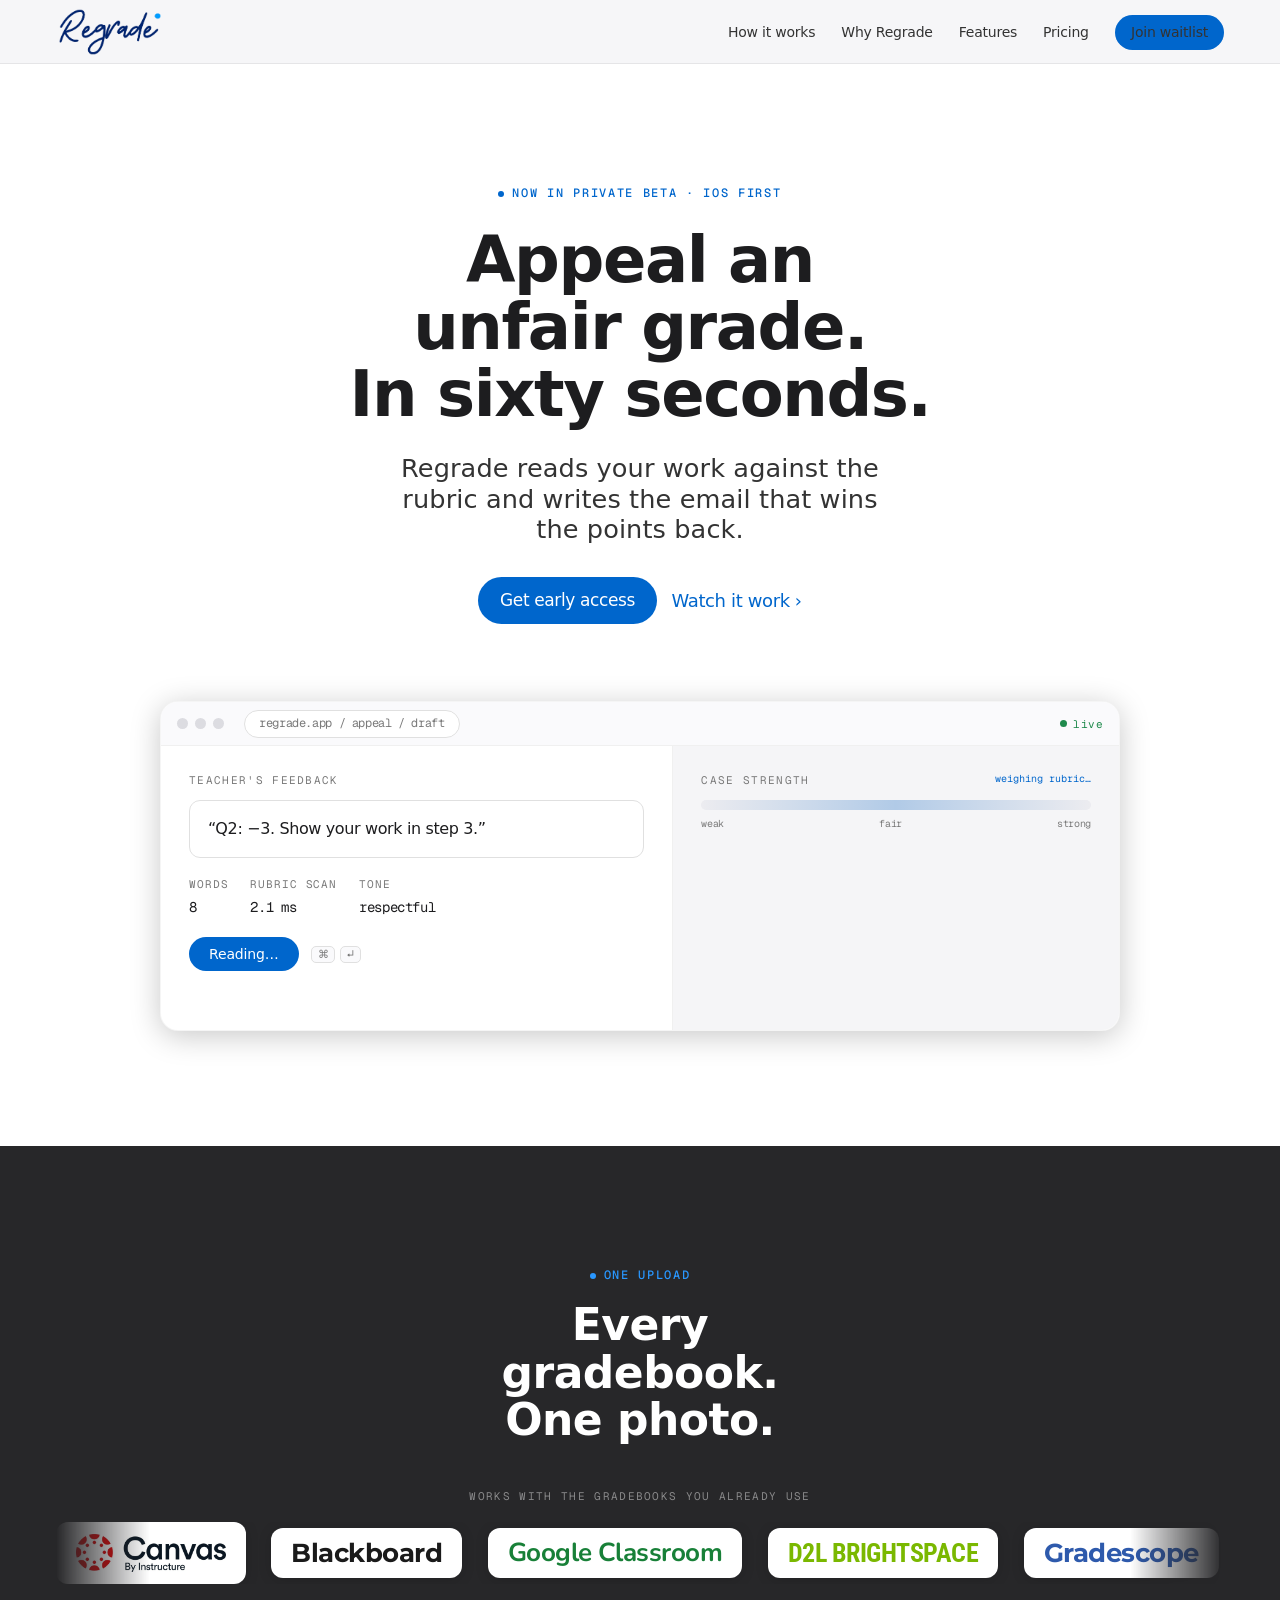
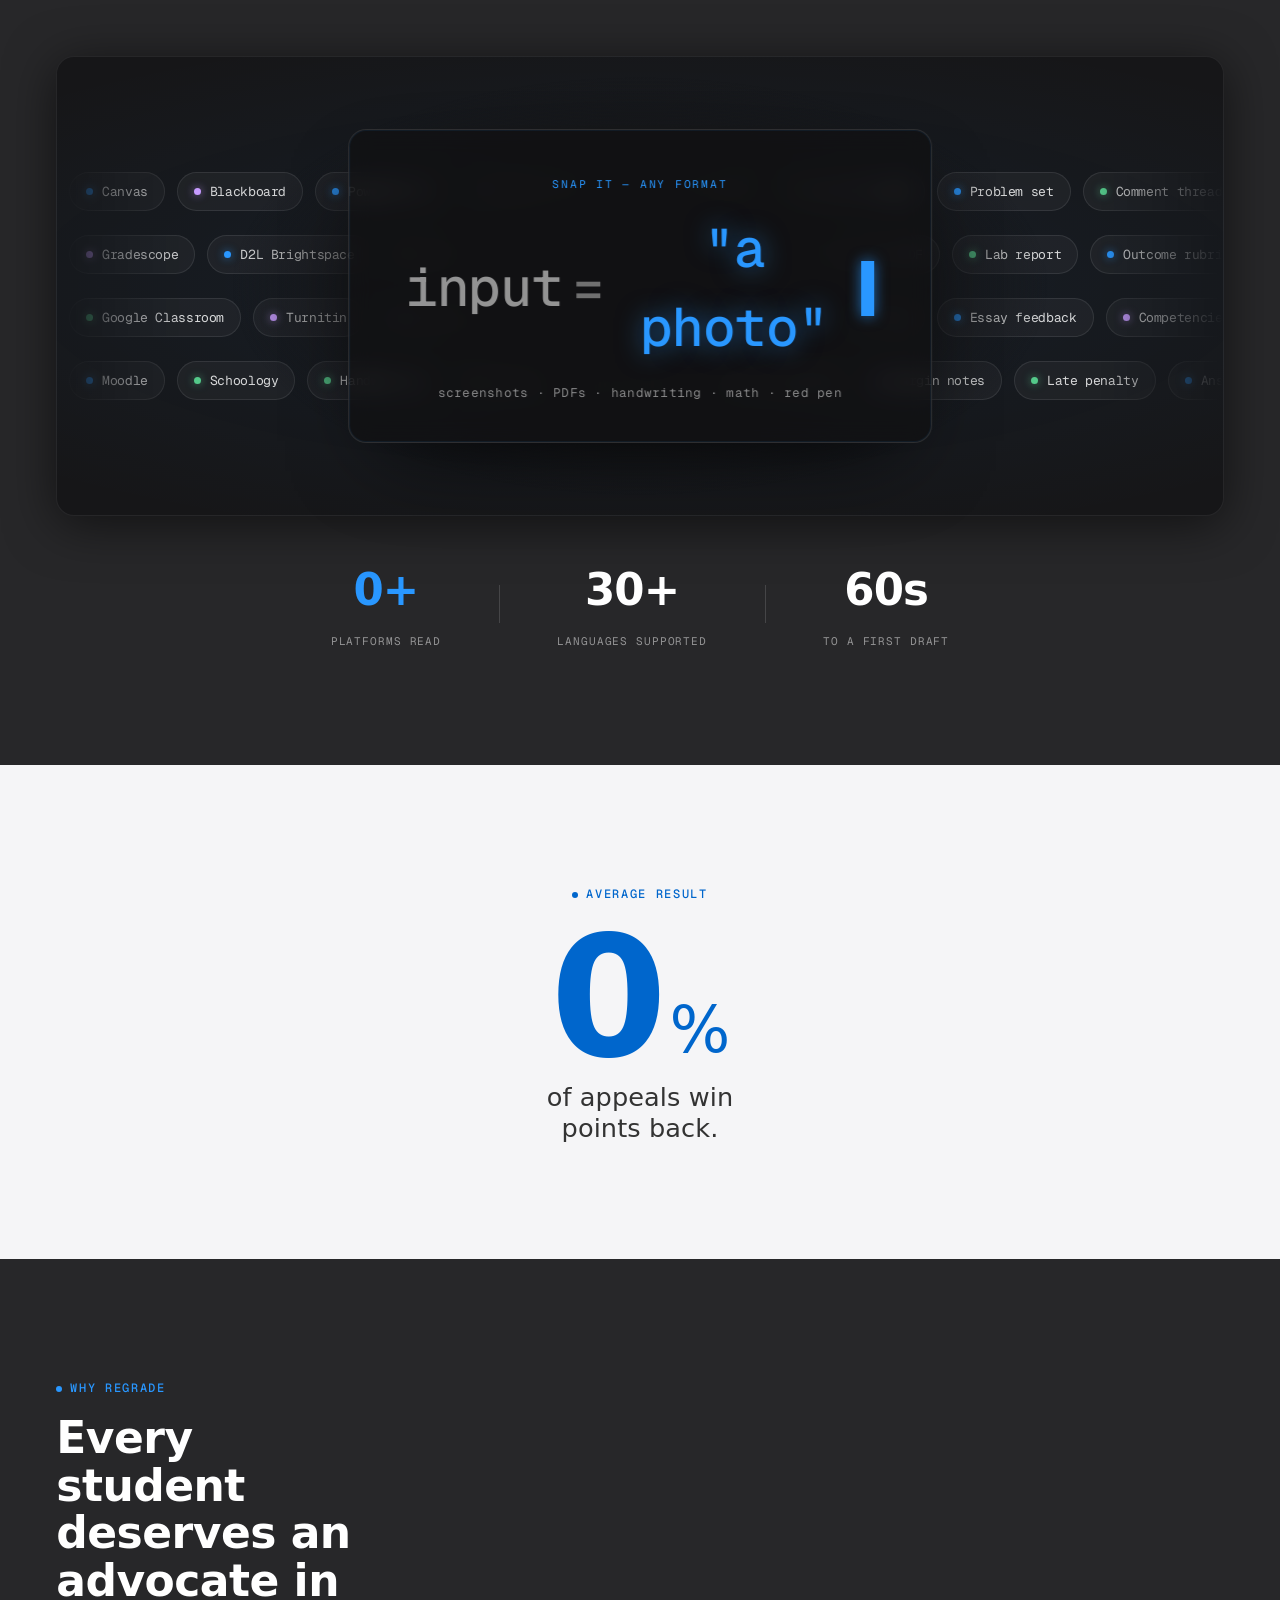
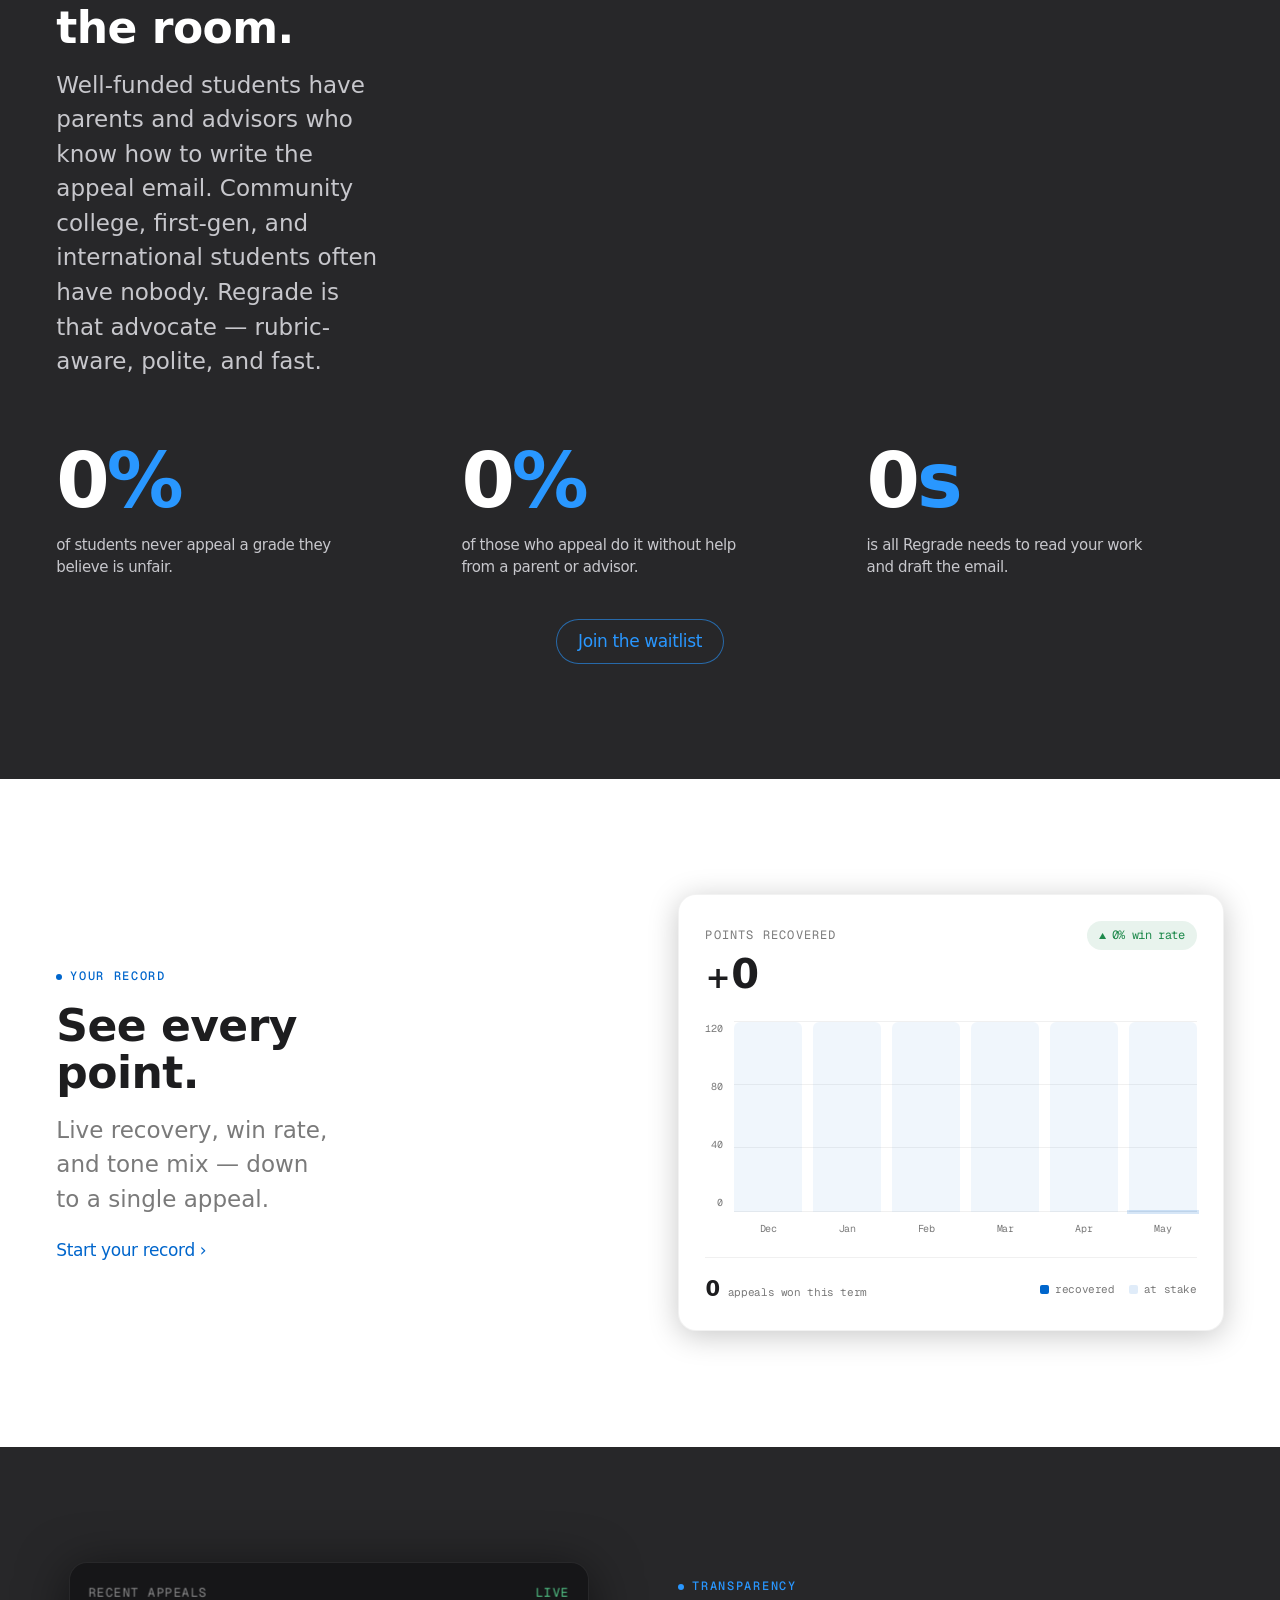
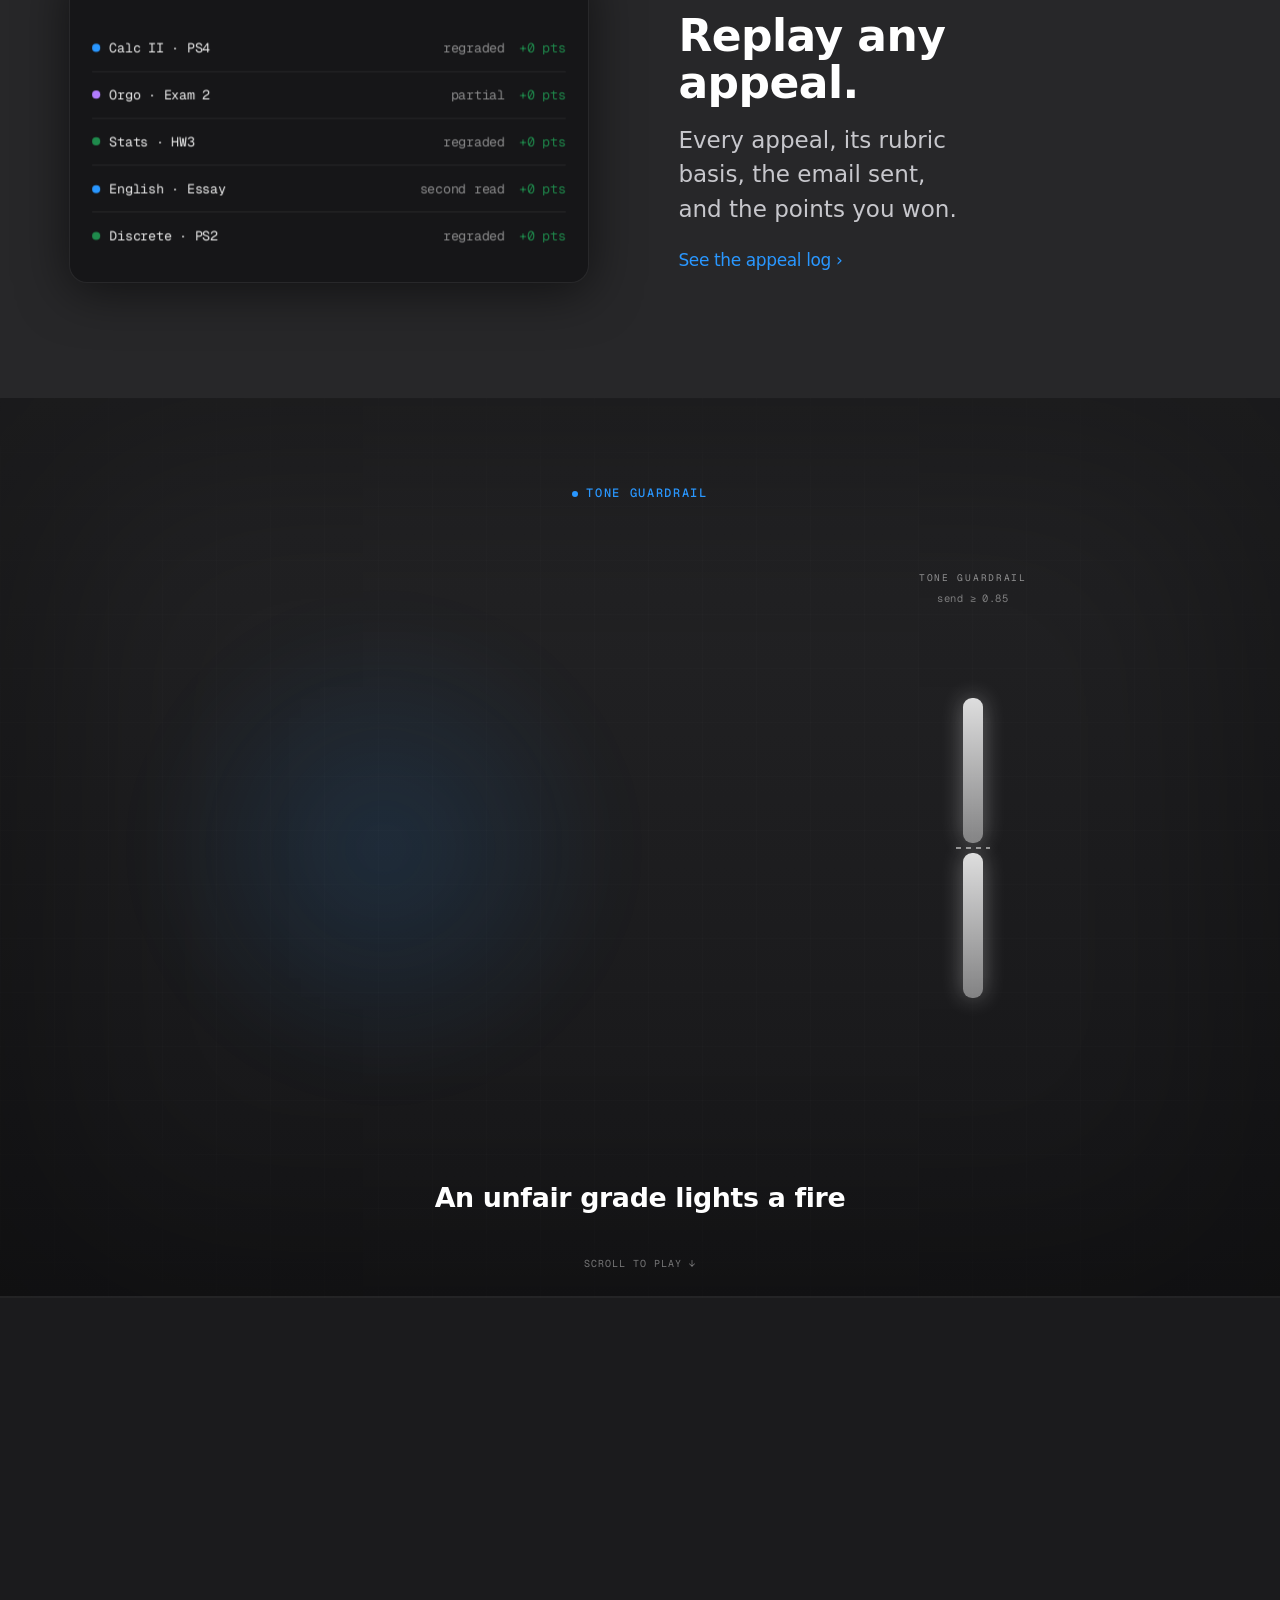
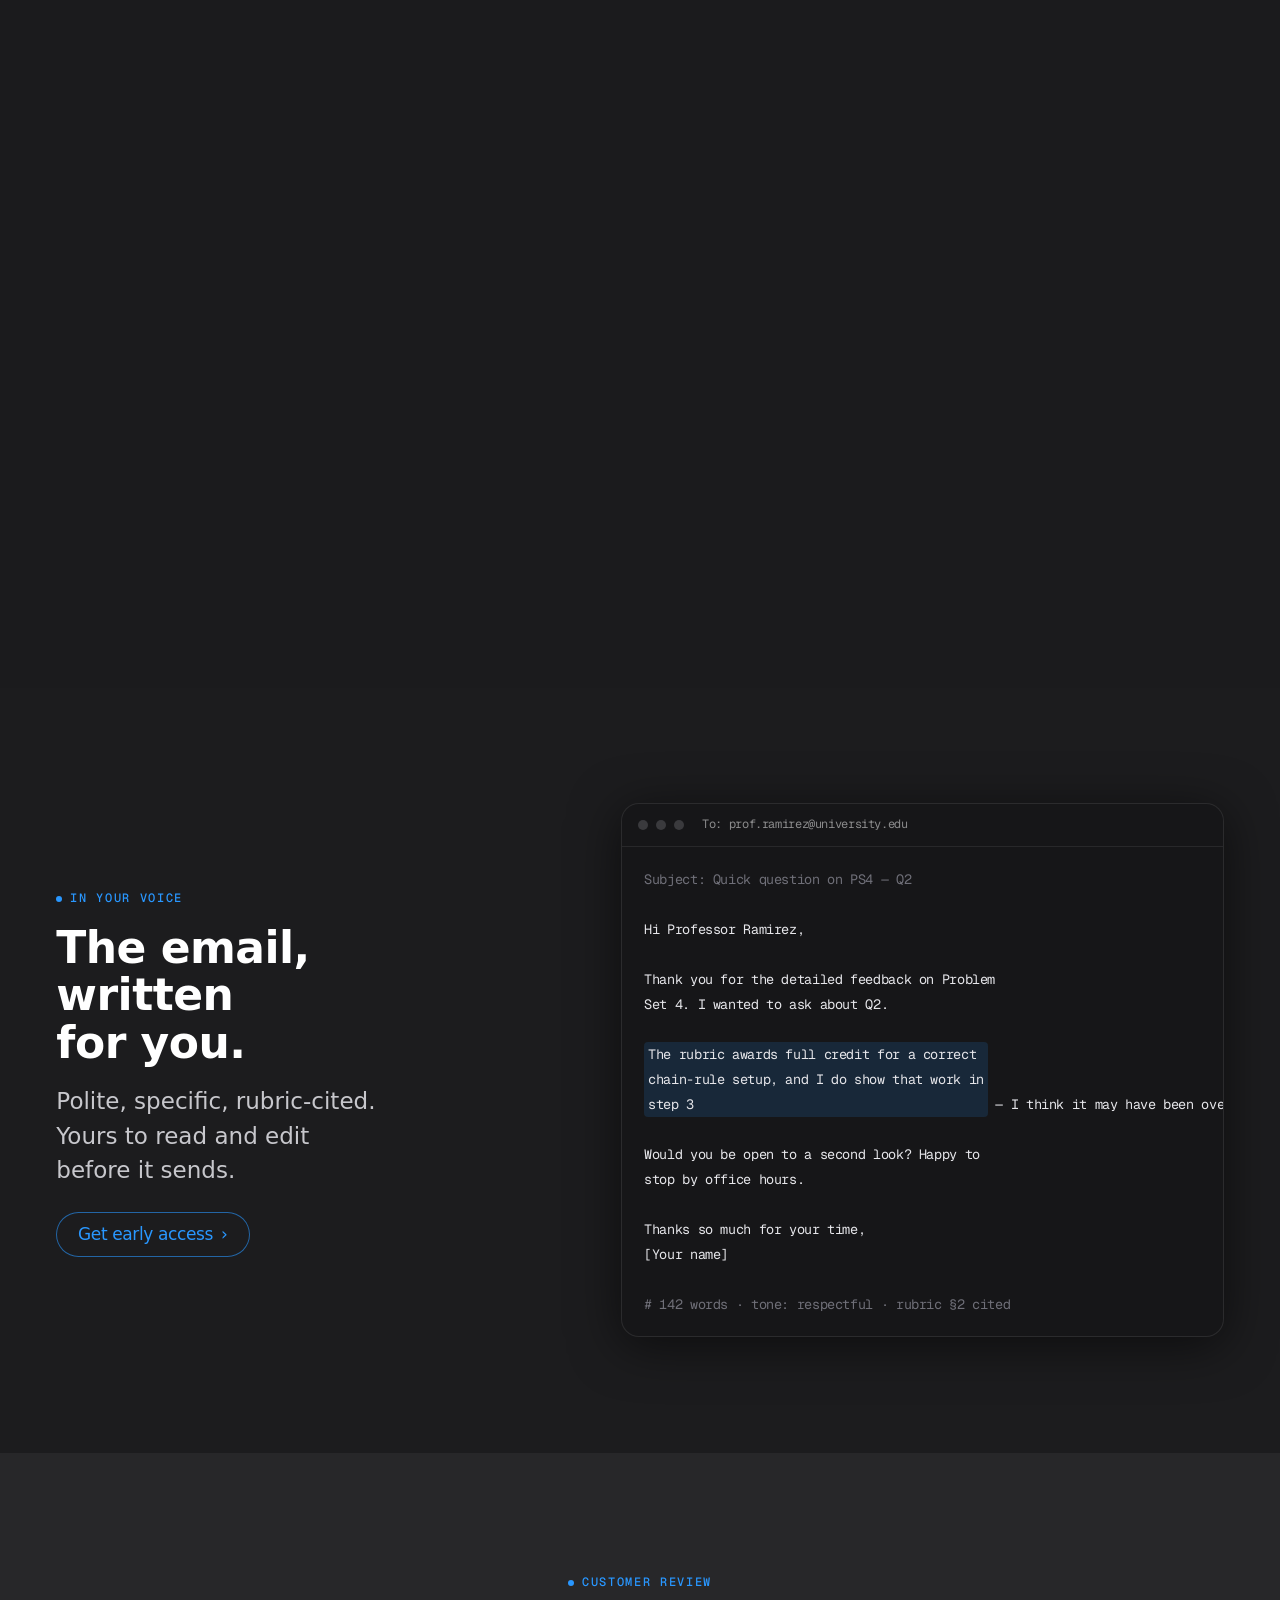
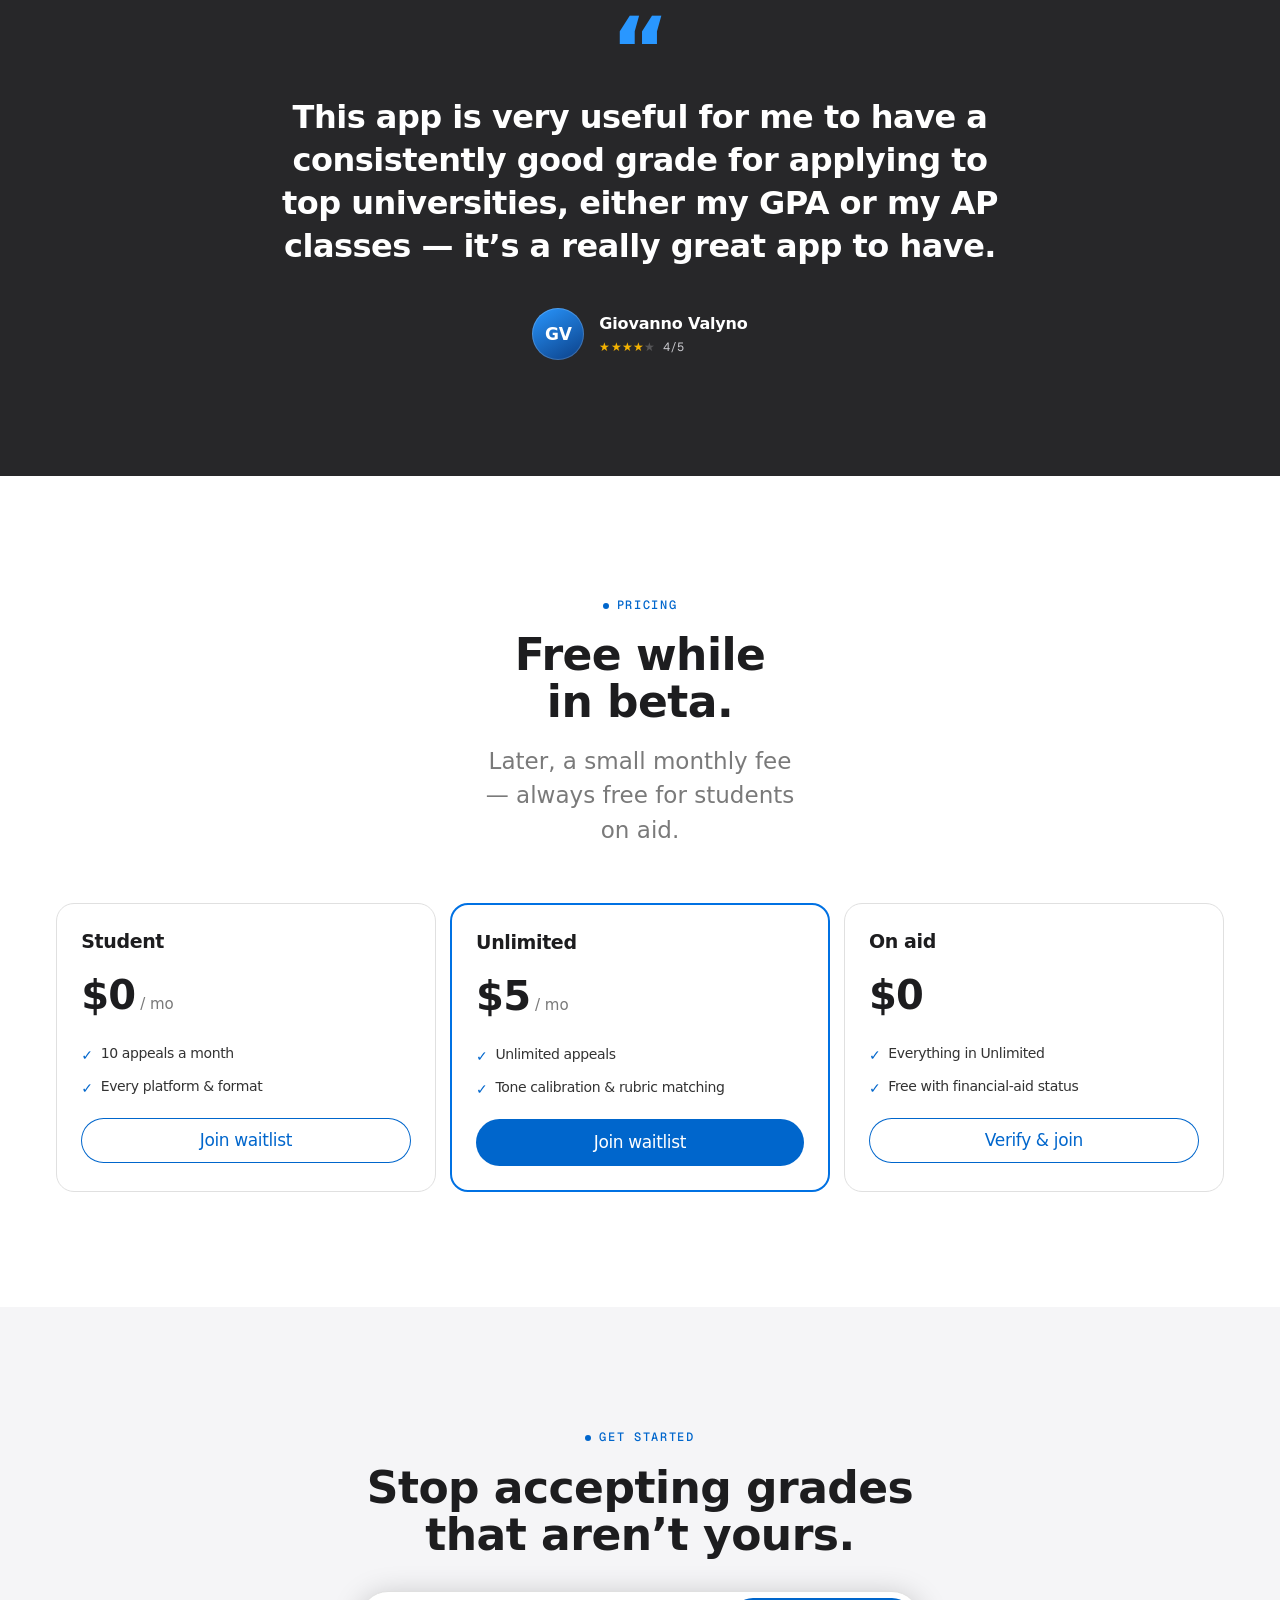
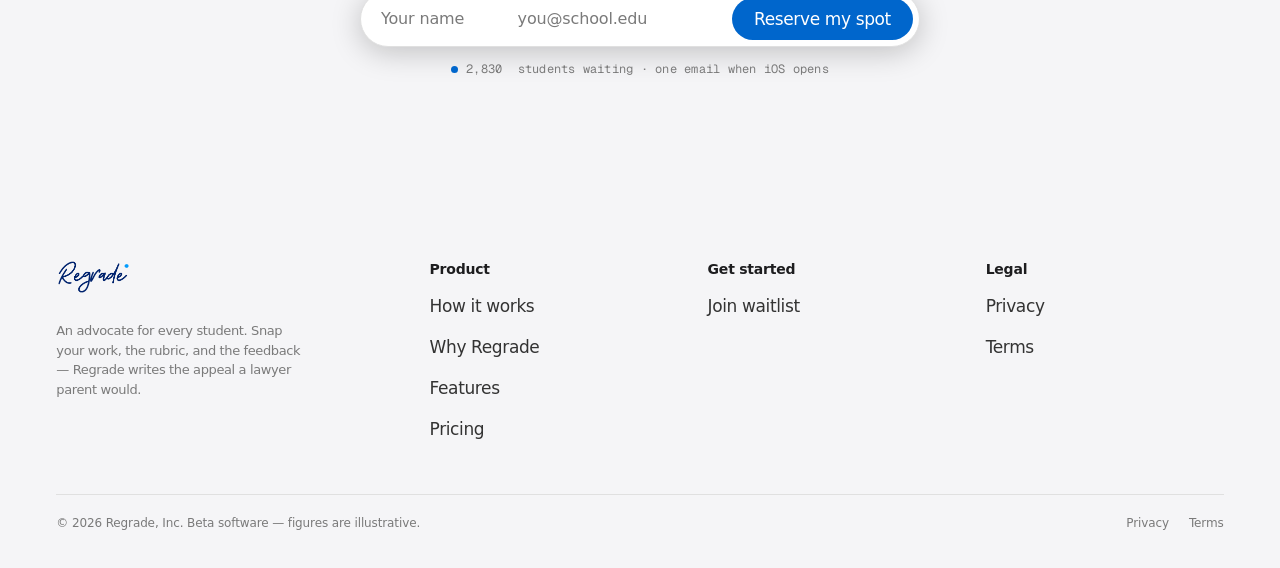
==== index.html @ 3f6e3f7f "Add visitor stats, platform marquee, and Supabase tracking. Deploy stats.html for unique visitor cou" ====
<!doctype html>
<html lang="en">
<head>
<meta charset="utf-8" />
<meta name="viewport" content="width=device-width, initial-scale=1" />
<title>Regrade — Appeal an unfair grade in sixty seconds.</title>
<meta name="description" content="Regrade reads your graded work against the rubric and drafts a professional grade appeal in sixty seconds." />
<link rel="icon" type="image/png" href="/favicon.png" />
<link rel="apple-touch-icon" href="/apple-touch-icon.png" />
<link rel="preconnect" href="https://fonts.googleapis.com" />
<link rel="preconnect" href="https://fonts.gstatic.com" crossorigin />
<link href="https://fonts.googleapis.com/css2?family=Inter:wght@300;400;500;600;700&family=Geist+Mono:wght@400;500&family=Montserrat:wght@600;700;800&family=Nunito:wght@700;800&family=Roboto+Condensed:wght@700&display=swap" rel="stylesheet" />
<link rel="stylesheet" href="regrade.css?v=3" />
</head>
<body>
<a class="skip" href="#main">Skip to main content</a>

<!-- ============ NAV (single, frosted) ============ -->
<header class="subnav" id="nav">
  <div class="subnav-inner">
    <a class="cat" href="#top" aria-label="Regrade home">
      <img src="/logo-wordmark.png" alt="Regrade" class="nav-logo" width="160" height="44" />
    </a>
    <div class="links">
      <a href="#how">How it works</a>
      <a href="#why">Why Regrade</a>
      <a href="#features">Features</a>
      <a href="#pricing">Pricing</a>
      <a class="btn btn-primary keep" href="#cta">Join waitlist</a>
    </div>
  </div>
</header>

<main id="main">

<!-- ============ HERO ============ -->
<section class="tile light hero" id="top">
  <div class="container">
    <span class="eyebrow reveal"><span class="dot"></span>now in private beta · iOS first</span>
    <h1 class="t-hero reveal" style="transition-delay:.06s">Appeal an unfair grade.<br />In sixty&nbsp;seconds.</h1>
    <p class="t-lead reveal" style="transition-delay:.12s">Regrade reads your work against the rubric and writes the email that wins the points back.</p>
    <div class="hero-ctas reveal" style="transition-delay:.18s">
      <a class="btn btn-primary" href="#cta">Get early access</a>
      <a class="text-link" href="#features" style="font-size:18px">Watch it work <span class="chev" aria-hidden="true">›</span></a>
    </div>

    <div class="artifact-wrap reveal" style="transition-delay:.26s">
      <div class="console" id="console">
        <div class="console-bar">
          <span class="dots"><i></i><i></i><i></i></span>
          <span class="addr">regrade.app / appeal / draft</span>
          <span class="live">live</span>
        </div>
        <div class="console-body">
          <div class="console-left">
            <div class="con-label">Teacher's feedback</div>
            <div class="con-prompt">“<span id="typed"></span><span class="cursor" id="caret"></span>”</div>
            <div class="con-meta">
              <div>
                <div class="k">Words</div>
                <div class="v" id="tokCount">0</div>
              </div>
              <div>
                <div class="k">Rubric scan</div>
                <div class="v">2.1 ms</div>
              </div>
              <div>
                <div class="k">Tone</div>
                <div class="v">respectful</div>
              </div>
            </div>
            <div class="route-row">
              <button class="route-btn" id="routeBtn" type="button"><span class="rb-label">Draft appeal</span></button>
              <span class="route-hint"><span class="kbd">⌘</span><span class="kbd">↵</span></span>
            </div>
          </div>
          <div class="console-right idle" id="consoleRight">
            <div class="con-label">Case strength <span class="tier-status" id="tierStatus">awaiting feedback</span></div>
            <div class="tier-bar">
              <i class="cheap" id="segCheap" style="flex:0"></i>
              <i class="mid" id="segMid" style="flex:0"></i>
              <i class="prem" id="segPrem" style="flex:0"></i>
            </div>
            <div class="tier-legend" id="tierLegend"><span>weak</span><span>fair</span><span>strong</span></div>

            <div class="pick">
              <div class="routed">Recommended outcome</div>
              <div class="model" id="pickModel">—</div>
              <div class="row">
                <span id="pickCost">—</span>
                <span id="pickLat">—</span>
                <span class="delta" id="pickDelta">—</span>
              </div>
            </div>

            <div class="con-foot">
              <span class="ok" id="conFootOk">awaiting draft</span>
              <span id="conFootReq">—</span>
            </div>
          </div>
        </div>
        <div class="demo-cursor" id="demoCursor" aria-hidden="true">
          <svg viewBox="0 0 24 24" fill="none"><path d="M5 3l14 7-6 1.5L9.5 18 5 3z" fill="#1d1d1f" stroke="#fff" stroke-width="1.4" stroke-linejoin="round"/></svg>
        </div>
      </div>
    </div>
  </div>
</section>

<!-- ============ ONE UPLOAD — kinetic platform wall (dark) ============ -->
<section class="tile dark on-dark" id="how">
  <div class="container">
    <div class="section-head center reveal">
      <span class="eyebrow"><span class="dot"></span>one upload</span>
      <h2 class="t-display">Every gradebook. One photo.</h2>
    </div>

    <div class="logo-marquee reveal" style="transition-delay:.06s">
      <p class="logo-marquee-label">Works with the gradebooks you already use</p>
      <div class="logo-marquee-viewport">
        <div class="logo-marquee-track">
          <div class="logo-marquee-set">
            <span class="logo-marquee-item logo-img"><img src="/assets/logos/canvas.png" alt="Canvas by Instructure" width="160" height="40" /></span>
            <span class="logo-marquee-item logo-word lw-blackboard">Blackboard</span>
            <span class="logo-marquee-item logo-word lw-classroom">Google Classroom</span>
            <span class="logo-marquee-item logo-word lw-d2l">D2L Brightspace</span>
            <span class="logo-marquee-item logo-word lw-gradescope">Gradescope</span>
            <span class="logo-marquee-item logo-img"><img src="/assets/logos/impact.png" alt="Impact by Instructure" width="160" height="40" /></span>
            <span class="logo-marquee-item logo-word lw-moodle">Moodle</span>
            <span class="logo-marquee-item logo-img"><img src="/assets/logos/instructure.png" alt="Instructure" width="160" height="40" /></span>
            <span class="logo-marquee-item logo-word lw-schoology">Schoology</span>
            <span class="logo-marquee-item logo-img"><img src="/assets/logos/mastery.png" alt="Mastery by Instructure" width="160" height="40" /></span>
            <span class="logo-marquee-item logo-word lw-turnitin">Turnitin</span>
            <span class="logo-marquee-item logo-word lw-powerschool">PowerSchool</span>
            <span class="logo-marquee-item logo-word lw-sakai">Sakai</span>
          </div>
          <div class="logo-marquee-set" aria-hidden="true">
            <span class="logo-marquee-item logo-img"><img src="/assets/logos/canvas.png" alt="" width="160" height="40" /></span>
            <span class="logo-marquee-item logo-word lw-blackboard">Blackboard</span>
            <span class="logo-marquee-item logo-word lw-classroom">Google Classroom</span>
            <span class="logo-marquee-item logo-word lw-d2l">D2L Brightspace</span>
            <span class="logo-marquee-item logo-word lw-gradescope">Gradescope</span>
            <span class="logo-marquee-item logo-img"><img src="/assets/logos/impact.png" alt="" width="160" height="40" /></span>
            <span class="logo-marquee-item logo-word lw-moodle">Moodle</span>
            <span class="logo-marquee-item logo-img"><img src="/assets/logos/instructure.png" alt="" width="160" height="40" /></span>
            <span class="logo-marquee-item logo-word lw-schoology">Schoology</span>
            <span class="logo-marquee-item logo-img"><img src="/assets/logos/mastery.png" alt="" width="160" height="40" /></span>
            <span class="logo-marquee-item logo-word lw-turnitin">Turnitin</span>
            <span class="logo-marquee-item logo-word lw-powerschool">PowerSchool</span>
            <span class="logo-marquee-item logo-word lw-sakai">Sakai</span>
          </div>
        </div>
      </div>
    </div>

    <div class="endpoint reveal" style="transition-delay:.1s">
      <div class="mwall" aria-hidden="true">
        <div class="mwall-lanes" id="mwallLanes"></div>
        <div class="mwall-well"></div>
      </div>

      <div class="oneline">
        <span class="ol-kicker">snap it — any format</span>
        <div class="ol-code"><span class="k">input</span><span class="eq">=</span><span class="str">"a photo"</span><span class="ol-caret"></span></div>
        <div class="ol-sub">screenshots · PDFs · handwriting · math · red pen</div>
      </div>
    </div>

    <div class="endpoint-stats reveal" style="transition-delay:.2s" aria-hidden="true">
      <div><span class="es-num accent" data-target="12" data-suffix="+">0</span><span class="es-lbl">platforms read</span></div>
      <div class="es-div"></div>
      <div><span class="es-num">30+</span><span class="es-lbl">languages supported</span></div>
      <div class="es-div"></div>
      <div><span class="es-num">60s</span><span class="es-lbl">to a first draft</span></div>
    </div>
  </div>
</section>

<!-- ============ RESULT (parchment) ============ -->
<section class="tile parchment" id="savings">
  <div class="container" style="text-align:center">
    <span class="eyebrow reveal"><span class="dot"></span>average result</span>
    <div class="bignum reveal" id="savBig" style="margin:18px auto 0"><span class="num" id="savNum" data-target="73">0</span><span class="unit">%</span></div>
    <p class="t-lead reveal" style="margin:8px auto 0;color:var(--ink-80);max-width:18ch">of appeals win points back.</p>
  </div>
</section>

<!-- ============ WHY REGRADE ============ -->
<section class="tile dark on-dark" id="why">
  <div class="container">
    <div class="section-head reveal">
      <span class="eyebrow on-dark-eyebrow"><span class="dot"></span>Why Regrade</span>
      <h2 class="t-display on-dark">Every student deserves an advocate in the room.</h2>
      <p class="t-lead-airy muted" style="max-width:42rem;margin-top:1rem">
        Well-funded students have parents and advisors who know how to write the appeal email.
        Community college, first-gen, and international students often have nobody. Regrade is that advocate — rubric-aware, polite, and fast.
      </p>
    </div>
    <div class="why-stats reveal" style="transition-delay:.12s">
      <div class="why-stat">
        <div class="why-stat-num"><span class="why-num" data-target="73">0</span><span class="why-suf">%</span></div>
        <p class="why-stat-cap">of students never appeal a grade they believe is unfair.</p>
      </div>
      <div class="why-stat">
        <div class="why-stat-num"><span class="why-num" data-target="9">0</span><span class="why-suf">%</span></div>
        <p class="why-stat-cap">of those who appeal do it without help from a parent or advisor.</p>
      </div>
      <div class="why-stat">
        <div class="why-stat-num"><span class="why-num" data-target="60">0</span><span class="why-suf">s</span></div>
        <p class="why-stat-cap">is all Regrade needs to read your work and draft the email.</p>
      </div>
    </div>
    <div class="reveal" style="margin-top:2.5rem;text-align:center">
      <a class="btn btn-ghost" href="#cta">Join the waitlist</a>
    </div>
  </div>
</section>

<!-- ============ FEATURE 1 — recovery dashboard (light) ============ -->
<section class="tile light" id="features">
  <div class="container">
    <div class="split reveal">
      <div class="copy">
        <span class="eyebrow"><span class="dot"></span>your record</span>
        <h2 class="t-display">See every point.</h2>
        <p class="t-lead-airy muted">Live recovery, win rate, and tone mix — down to a single appeal.</p>
        <a class="text-link" href="#cta">Start your record <span class="chev" aria-hidden="true">›</span></a>
      </div>
      <div class="visual">
        <div class="vcard cost-card" id="costCard">
          <div class="vc-head cost-head">
            <div>
              <span class="vc-title">Points recovered</span>
              <div class="cost-total"><span class="ct-cur">+</span><span id="costTotal">0</span></div>
            </div>
            <span class="cost-badge">▲ <span id="costBadge">0</span>% win rate</span>
          </div>

          <div class="chart2">
            <div class="chart2-y"><span>120</span><span>80</span><span>40</span><span>0</span></div>
            <div class="chart2-main">
              <div class="chart2-plot" id="costPlot">
                <span class="gridline" style="top:0"></span>
                <span class="gridline" style="top:33.3%"></span>
                <span class="gridline" style="top:66.6%"></span>
                <span class="gridline" style="top:100%"></span>
                <div class="c2col"><span class="c2base"></span><span class="c2spend" style="--h:18%"></span><span class="c2val">22</span></div>
                <div class="c2col"><span class="c2base"></span><span class="c2spend" style="--h:33%"></span><span class="c2val">41</span></div>
                <div class="c2col"><span class="c2base"></span><span class="c2spend" style="--h:46%"></span><span class="c2val">58</span></div>
                <div class="c2col"><span class="c2base"></span><span class="c2spend" style="--h:56%"></span><span class="c2val">70</span></div>
                <div class="c2col"><span class="c2base"></span><span class="c2spend" style="--h:77%"></span><span class="c2val">96</span></div>
                <div class="c2col current"><span class="c2base"></span><span class="c2spend" style="--h:92%"></span><span class="c2val accent">125</span></div>
              </div>
              <div class="chart2-x"><span>Dec</span><span>Jan</span><span>Feb</span><span>Mar</span><span>Apr</span><span>May</span></div>
            </div>
          </div>

          <div class="cost-foot">
            <div class="cost-saved"><span class="cf-num"><span id="costSaved">0</span></span><span class="cf-lbl">appeals won this term</span></div>
            <div class="chart-key">
              <span class="k-spend"><i></i>recovered</span>
              <span class="k-base"><i></i>at stake</span>
            </div>
          </div>
        </div>
      </div>
    </div>
  </div>
</section>

<!-- ============ FEATURE 2 — appeal ledger (dark) ============ -->
<section class="tile dark on-dark">
  <div class="container">
    <div class="split rev reveal">
      <div class="copy">
        <span class="eyebrow"><span class="dot"></span>transparency</span>
        <h2 class="t-display">Replay any appeal.</h2>
        <p class="t-lead-airy muted">Every appeal, its rubric basis, the email sent, and the points you won.</p>
        <a class="text-link" href="#cta">See the appeal log <span class="chev" aria-hidden="true">›</span></a>
      </div>
      <div class="visual">
        <div class="tilt-wrap">
        <div class="vcard dark tilt" id="routeCard">
          <div class="tilt-glare" aria-hidden="true"></div>
          <div class="vc-head"><span class="vc-title">Recent appeals</span><span class="vc-title" style="color:#54c98a">live</span></div>
          <div class="ledger">
            <div class="lrow"><span class="task"><span class="tdot mid"></span>Calc II · PS4</span><span class="model">regraded</span><span class="delta">+<span class="dv" data-val="8">0</span> pts</span></div>
            <div class="lrow"><span class="task"><span class="tdot prem"></span>Orgo · Exam 2</span><span class="model">partial</span><span class="delta">+<span class="dv" data-val="5">0</span> pts</span></div>
            <div class="lrow"><span class="task"><span class="tdot cheap"></span>Stats · HW3</span><span class="model">regraded</span><span class="delta">+<span class="dv" data-val="6">0</span> pts</span></div>
            <div class="lrow"><span class="task"><span class="tdot mid"></span>English · Essay</span><span class="model">second read</span><span class="delta">+<span class="dv" data-val="4">0</span> pts</span></div>
            <div class="lrow"><span class="task"><span class="tdot cheap"></span>Discrete · PS2</span><span class="model">regraded</span><span class="delta">+<span class="dv" data-val="12">0</span> pts</span></div>
          </div>
        </div>
        </div>
      </div>
    </div>
  </div>
</section>

<!-- ============ FEATURE 3 — tone guardrail (full-bleed scroll scene) ============ -->
<section class="gr-scroll" id="grScroll">
  <div class="gr-pin on-dark">
    <div class="gr-bg"></div>
    <div class="gr-grid"></div>
    <div class="gr-glow" id="grGlow"></div>
    <div class="gr-vignette"></div>

    <div class="gr-head">
      <span class="eyebrow on-dark-eyebrow"><span class="dot"></span>tone guardrail</span>
    </div>

    <!-- PROMPT — origin at the left edge -->
    <div class="gr-prompt" id="grPrompt">
      <div class="gr-prompt-head"><span class="gr-mono">YOUR FIRST INSTINCT</span><span class="gr-mono dim">38 words</span></div>
      <p class="gr-prompt-text">“This grade is completely unfair and I demand you regrade it. I clearly answered the question and you took points for no reason.”</p>
      <div class="gr-prompt-tags"><span class="gr-tag">draft</span><span class="gr-tag">emotional</span><span class="gr-tag warn">high-stakes</span></div>
    </div>

    <!-- SMALL MODEL carrier -->
    <div class="gr-carrier sm" id="grSm">
      <span class="gr-mono gr-carrier-cap">first draft</span>
      <div class="gr-chip cheap">
        <span class="gr-chip-node"><i></i><i></i></span>
        <span class="gr-chip-text"><span class="gr-chip-name">angry-draft</span><span class="gr-mono gr-chip-tier">RAW · too hot to send</span></span>
      </div>
      <span class="gr-answer">unsent</span>
    </div>

    <!-- BIG MODEL carrier -->
    <div class="gr-carrier lg" id="grLg">
      <span class="gr-mono gr-carrier-cap">recalibrated</span>
      <div class="gr-chip prem">
        <span class="gr-chip-node big"><i></i><i></i><i></i><i></i></span>
        <span class="gr-chip-text"><span class="gr-chip-name">calibrated-v3</span><span class="gr-mono gr-chip-tier">READY · respectful &amp; rubric-cited</span></span>
      </div>
      <span class="gr-answer">ready to send</span>
    </div>

    <!-- GUARDRAIL — full-height barrier near the right edge -->
    <div class="gr-gate" id="grGate">
      <div class="gr-gate-plate">
        <span class="gr-mono gr-gate-title">TONE GUARDRAIL</span>
        <span class="gr-mono gr-gate-thresh">send&nbsp;≥&nbsp;0.85</span>
        <span class="gr-gate-score">
          <span class="gr-gate-fail">0.62</span>
          <span class="gr-gate-pass">0.94</span>
        </span>
      </div>
      <span class="gr-beam top"></span>
      <span class="gr-beam bot"></span>
      <span class="gr-seam"></span>
    </div>

    <div class="gr-cap" id="grCap"><span class="gr-cap-text"></span></div>

    <div class="gr-rail" aria-hidden="true"><span class="gr-rail-fill" id="grRailFill"></span></div>
    <span class="gr-scrollhint" id="grHint">scroll to play <span class="gr-chev">↓</span></span>
  </div>
</section>

<!-- ============ THE EMAIL, WRITTEN FOR YOU (darker) ============ -->
<section class="tile darker on-dark" id="email">
  <div class="container">
    <div class="code-grid">
      <div class="section-head reveal">
        <span class="eyebrow"><span class="dot"></span>in your voice</span>
        <h2 class="t-display">The email, written for you.</h2>
        <p class="t-lead-airy muted">Polite, specific, rubric-cited. Yours to read and edit before it sends.</p>
        <a class="btn btn-ghost" href="#cta" style="margin-top:24px">Get early access <span aria-hidden="true">›</span></a>
      </div>
      <div class="code-card reveal" style="transition-delay:.1s">
        <div class="code-head"><i></i><i></i><i></i><span class="f">To: prof.ramirez@university.edu</span></div>
        <pre class="code-body"><span class="cmt">Subject: Quick question on PS4 — Q2</span>

Hi Professor Ramirez,

Thank you for the detailed feedback on Problem
Set 4. I wanted to ask about Q2.

<span class="hl">The rubric awards full credit for a correct
chain-rule setup, and I do show that work in
step 3</span> — I think it may have been overlooked.

Would you be open to a second look? Happy to
stop by office hours.

Thanks so much for your time,
[Your name]

<span class="cmt"># 142 words · tone: respectful · rubric §2 cited</span></pre>
      </div>
    </div>
  </div>
</section>

<!-- ============ CUSTOMER REVIEW (dark) ============ -->
<section class="tile dark on-dark" id="reviews">
  <div class="container">
    <div class="quote-block reveal">
      <span class="eyebrow on-dark-eyebrow"><span class="dot"></span>customer review</span>
      <span class="quote-mark" aria-hidden="true">&ldquo;</span>
      <p class="quote-big review-body">
        This app is very useful for me to have a consistently good grade for applying to top universities, either my GPA or my AP classes &mdash; it&rsquo;s a really great app to have.
      </p>
      <div class="quote-by">
        <div class="avatar" aria-hidden="true">GV</div>
        <div class="meta">
          <span class="nm">Giovanno Valyno</span>
          <span class="rl review-stars" aria-label="4 out of 5 stars">
            <span class="star on" aria-hidden="true">★</span><span class="star on" aria-hidden="true">★</span><span class="star on" aria-hidden="true">★</span><span class="star on" aria-hidden="true">★</span><span class="star off" aria-hidden="true">★</span>
            4/5
          </span>
        </div>
      </div>
    </div>
  </div>
</section>

<!-- ============ PRICING (light) ============ -->
<section class="tile light" id="pricing">
  <div class="container">
    <div class="section-head center reveal">
      <span class="eyebrow"><span class="dot"></span>pricing</span>
      <h2 class="t-display">Free while in beta.</h2>
      <p class="t-lead-airy muted">Later, a small monthly fee — always free for students on aid.</p>
    </div>
    <div class="plan-chips">
      <div class="plan reveal">
        <div class="name">Student</div>
        <div class="price">$0<span> / mo</span></div>
        <ul>
          <li><span class="ck">✓</span> 10 appeals a month</li>
          <li><span class="ck">✓</span> Every platform &amp; format</li>
        </ul>
        <a class="btn btn-ghost" href="#cta">Join waitlist</a>
      </div>
      <div class="plan featured reveal" style="transition-delay:.08s">
        <div class="name">Unlimited</div>
        <div class="price">$5<span> / mo</span></div>
        <ul>
          <li><span class="ck">✓</span> Unlimited appeals</li>
          <li><span class="ck">✓</span> Tone calibration &amp; rubric matching</li>
        </ul>
        <a class="btn btn-primary" href="#cta">Join waitlist</a>
      </div>
      <div class="plan reveal" style="transition-delay:.16s">
        <div class="name">On aid</div>
        <div class="price">$0</div>
        <ul>
          <li><span class="ck">✓</span> Everything in Unlimited</li>
          <li><span class="ck">✓</span> Free with financial-aid status</li>
        </ul>
        <a class="btn btn-ghost" href="#cta">Verify &amp; join</a>
      </div>
    </div>
  </div>
</section>

<!-- ============ CTA BAND (parchment) ============ -->
<section class="tile parchment cta-band" id="cta">
  <div class="container reveal">
    <span class="eyebrow"><span class="dot"></span>get started</span>
    <h2 class="t-display" style="margin-top:16px">Stop accepting grades that aren&rsquo;t yours.</h2>
    <form class="signup" id="signup" novalidate>
      <div class="signup-fields">
        <input type="text" name="name" id="signupName" placeholder="Your name" required aria-label="Your name" autocomplete="name" />
        <input type="email" name="email" id="signupEmail" placeholder="you@school.edu" required aria-label="Email address" autocomplete="email" />
      </div>
      <button class="btn btn-primary" type="submit">Reserve my spot</button>
    </form>
    <div class="cta-sub"><span class="live-dot"></span><span id="ctaCount">0</span>&nbsp;students waiting · one email when iOS opens</div>
  </div>
</section>

</main>

<!-- ============ FOOTER ============ -->
<footer class="footer">
  <div class="container">
    <div class="footer-cols">
      <div class="brand">
        <a href="#top" class="wordmark footer-logo-link" aria-label="Regrade home">
          <img src="/logo-wordmark.png" alt="Regrade" class="footer-logo" width="140" height="36" />
        </a>
        <p>An advocate for every student. Snap your work, the rubric, and the feedback — Regrade writes the appeal a lawyer parent would.</p>
      </div>
      <div>
        <h4>Product</h4>
        <ul><li><a href="#how">How it works</a></li><li><a href="#why">Why Regrade</a></li><li><a href="#features">Features</a></li><li><a href="#pricing">Pricing</a></li></ul>
      </div>
      <div>
        <h4>Get started</h4>
        <ul><li><a href="#cta">Join waitlist</a></li></ul>
      </div>
      <div>
        <h4>Legal</h4>
        <ul><li><a href="/legal/privacy.html">Privacy</a></li><li><a href="/legal/terms.html">Terms</a></li></ul>
      </div>
    </div>
    <div class="footer-legal">
      <span>© 2026 Regrade, Inc. Beta software — figures are illustrative.</span>
      <span class="links"><a href="/legal/privacy.html">Privacy</a><a href="/legal/terms.html">Terms</a></span>
    </div>
  </div>
</footer>

<script src="/site-config.js"></script>
<script src="/visitors.js"></script>
<script src="/scroll.js"></script>
<script src="/waitlist.js"></script>
<script>
  // Reveal on scroll
  (function () {
    var io = new IntersectionObserver(function (entries) {
      entries.forEach(function (e) {
        if (e.isIntersecting) { e.target.classList.add('in'); io.unobserve(e.target); }
      });
    }, { threshold: 0.12, rootMargin: '0px 0px -8% 0px' });
    document.querySelectorAll('.reveal').forEach(function (el) { io.observe(el); });
  })();

  // Re-playable count helper
  function countTo(el, target, dur, fmt) {
    if (!el) return;
    fmt = fmt || function (v) { return String(v); };
    if (el.__raf) cancelAnimationFrame(el.__raf);
    var start = null;
    function frame(t) {
      if (start === null) start = t;
      var p = Math.min(1, (t - start) / dur);
      var eased = 1 - Math.pow(1 - p, 3);
      el.textContent = fmt(Math.round(eased * target));
      if (p < 1) { el.__raf = requestAnimationFrame(frame); }
      else { el.textContent = fmt(target); el.__raf = null; }
    }
    el.__raf = requestAnimationFrame(frame);
  }
  function stopCount(el) { if (el && el.__raf) { cancelAnimationFrame(el.__raf); el.__raf = null; } }

  // One upload — drifting platform-name lanes + count the stat strip
  (function () {
    var lanes = document.getElementById('mwallLanes');
    if (!lanes) return;

    // Platforms & formats Regrade reads. tier just tints the dot for rhythm.
    var PLATFORMS = [
      ['Canvas','mid'], ['Gradescope','prem'], ['Google Classroom','cheap'], ['Moodle','mid'],
      ['Blackboard','prem'], ['D2L Brightspace','mid'], ['Turnitin','prem'], ['Schoology','cheap'],
      ['PowerSchool','mid'], ['Sakai','cheap'], ['SpeedGrader','mid'], ['Handwritten','cheap'],
      ['Scanned PDF','mid'], ['Screenshot','cheap'], ['Math notation','prem'], ['Cursive','cheap'],
      ['Red-pen markup','prem'], ['Voice comments','mid'], ['Rubric tiles','mid'], ['QuickMarks','prem'],
      ['Marking guide','cheap'], ['Annotated PDF','mid'], ['Photo','cheap'], ['Exam booklet','prem'],
      ['Problem set','mid'], ['Lab report','cheap'], ['Essay feedback','mid'], ['Margin notes','prem'],
      ['Comment thread','cheap'], ['Outcome rubric','mid'], ['Competencies','prem'], ['Late penalty','cheap'],
      ['Participation','mid'], ['Group grade','cheap'], ['Curve sheet','prem'], ['Answer key','mid'],
      ['Email feedback','cheap'], ['Office-hours note','mid'], ['Peer review','prem'], ['Self-assessment','cheap']
    ];

    var LANE_CFG = [
      { dir: 'l', dur: 96 }, { dir: 'r', dur: 118 }, { dir: 'l', dur: 104 }, { dir: 'r', dur: 126 }
    ];
    var NL = LANE_CFG.length;
    var buckets = LANE_CFG.map(function () { return ''; });
    PLATFORMS.forEach(function (m, i) {
      buckets[i % NL] += '<span class="m-chip ' + m[1] + '"><i></i>' + m[0] + '</span>';
    });
    LANE_CFG.forEach(function (cfg, i) {
      var row = document.createElement('div');
      row.className = 'mlane ' + cfg.dir;
      row.style.animationDuration = cfg.dur + 's';
      row.innerHTML = buckets[i] + buckets[i];
      lanes.appendChild(row);
    });

    var strip = document.querySelector('.endpoint-stats');
    if (!strip) return;
    var num = strip.querySelector('.es-num[data-target]');
    var target = num ? parseInt(num.getAttribute('data-target'), 10) : 0;
    var suffix = num ? (num.getAttribute('data-suffix') || '') : '';
    var fmt = function (v) { return v + suffix; };
    if (window.matchMedia('(prefers-reduced-motion: reduce)').matches) {
      if (num) num.textContent = fmt(target);
      return;
    }
    var shown = false;
    new IntersectionObserver(function (entries) {
      var vis = entries[0].isIntersecting;
      if (vis && !shown) { shown = true; if (num) countTo(num, target, 1100, fmt); }
      else if (!vis && shown) { shown = false; if (num) { stopCount(num); num.textContent = fmt(0); } }
    }, { threshold: 0.5 }).observe(strip);
  })();

  // Appeal ledger — 3D mouse parallax tilt + animated point deltas
  (function () {
    var card = document.getElementById('routeCard');
    if (!card) return;
    var wrap = card.parentElement;
    var hoverable = window.matchMedia('(hover: hover)').matches;
    var MAX = 9;
    if (hoverable) {
      wrap.addEventListener('mousemove', function (e) {
        var r = card.getBoundingClientRect();
        var px = (e.clientX - r.left) / r.width - 0.5;
        var py = (e.clientY - r.top) / r.height - 0.5;
        card.classList.add('tilting');
        card.style.transform = 'rotateX(' + (-py * MAX).toFixed(2) + 'deg) rotateY(' + (px * MAX).toFixed(2) + 'deg)';
        card.style.setProperty('--gx', ((px + 0.5) * 100).toFixed(1) + '%');
        card.style.setProperty('--gy', ((py + 0.5) * 100).toFixed(1) + '%');
      });
      wrap.addEventListener('mouseleave', function () {
        card.classList.remove('tilting');
        card.style.transform = '';
      });
    }

    var dvs = card.querySelectorAll('.dv');
    if (window.matchMedia('(prefers-reduced-motion: reduce)').matches) {
      dvs.forEach(function (d) { d.textContent = d.getAttribute('data-val'); });
      return;
    }
    var shown = false;
    new IntersectionObserver(function (entries) {
      var vis = entries[0].isIntersecting;
      if (vis && !shown) {
        shown = true;
        dvs.forEach(function (d, i) { countTo(d, parseInt(d.getAttribute('data-val'), 10), 850 + i * 70); });
      } else if (!vis && shown) {
        shown = false;
        dvs.forEach(function (d) { stopCount(d); d.textContent = '0'; });
      }
    }, { threshold: 0.4 }).observe(card);
  })();

  // Result figure — counts to 73% every time it enters view
  (function () {
    var num = document.getElementById('savNum');
    var big = document.getElementById('savBig');
    if (!num || !big) return;
    var target = parseInt(num.getAttribute('data-target'), 10) || 73;
    if (window.matchMedia('(prefers-reduced-motion: reduce)').matches) { num.textContent = String(target); return; }
    var shown = false;
    new IntersectionObserver(function (entries) {
      var vis = entries[0].isIntersecting;
      if (vis && !shown) { shown = true; countTo(num, target, 1300); }
      else if (!vis && shown) { shown = false; stopCount(num); num.textContent = '0'; }
    }, { threshold: 0.55 }).observe(big);
  })();

  // Recovery dashboard — bars grow + figures count on entry
  (function () {
    var card = document.getElementById('costCard');
    if (!card) return;
    var badge = document.getElementById('costBadge');
    var total = document.getElementById('costTotal');
    var saved = document.getElementById('costSaved');
    if (window.matchMedia('(prefers-reduced-motion: reduce)').matches) {
      card.classList.add('in-view'); badge.textContent = '73'; total.textContent = '412'; saved.textContent = '37'; return;
    }
    var comma = function (v) { return v.toLocaleString('en-US'); };
    var shown = false;
    new IntersectionObserver(function (entries) {
      var vis = entries[0].isIntersecting;
      if (vis && !shown) {
        shown = true;
        card.classList.add('in-view');
        countTo(badge, 73, 1100); countTo(total, 412, 1200, comma); countTo(saved, 37, 1400);
      } else if (!vis && shown) {
        shown = false;
        card.classList.remove('in-view');
        stopCount(badge); stopCount(total); stopCount(saved);
        badge.textContent = '0'; total.textContent = '0'; saved.textContent = '0';
      }
    }, { threshold: 0.35 }).observe(card);
  })();

  // Hero console — typewriter + animated appeal-drafting demo
  (function () {
    var typed = document.getElementById('typed');
    var caret = document.getElementById('caret');
    var tok = document.getElementById('tokCount');
    var right = document.getElementById('consoleRight');
    var btn = document.getElementById('routeBtn');
    var status = document.getElementById('tierStatus');
    var legend = document.getElementById('tierLegend');
    var segC = document.getElementById('segCheap');
    var segM = document.getElementById('segMid');
    var segP = document.getElementById('segPrem');
    var cursor = document.getElementById('demoCursor');
    var consoleEl = document.getElementById('console');
    if (!typed || !btn) return;

    var reduce = window.matchMedia('(prefers-reduced-motion: reduce)').matches;

    // tiers here = case strength distribution [weak, fair, strong]
    var SCENES = [
      { prompt: "Q2: −3. Show your work in step 3.",
        tiers: [0.08, 0.22, 0.70], model: 'Partial regrade',
        cost: '+3 pts', lat: 'respectful', delta: 'rubric §2 cited', req: 'draft_3b1f…a7' },
      { prompt: "Marked late, but I submitted before midnight per the syllabus.",
        tiers: [0.05, 0.18, 0.77], model: 'Full regrade',
        cost: '+12 pts', lat: 'firm, kind', delta: 'syllabus cited', req: 'draft_8f2a…c4' },
      { prompt: "Essay scored ‘off-topic’ — my thesis is in paragraph one.",
        tiers: [0.12, 0.34, 0.54], model: 'Second read',
        cost: '+5 pts', lat: 'respectful', delta: 'thesis quoted', req: 'draft_d70c…12' }
    ];

    var sleep = function (ms) { return new Promise(function (r) { setTimeout(r, ms); }); };
    var pct = function (n) { return Math.round(n * 100); };

    function tierLabels(t) {
      legend.innerHTML =
        '<span>weak · ' + pct(t[0]) + '%</span>' +
        '<span>fair · ' + pct(t[1]) + '%</span>' +
        '<span>strong · ' + pct(t[2]) + '%</span>';
    }

    function moveCursorTo(el, parkOffset) {
      var cb = consoleEl.getBoundingClientRect();
      var tb = el.getBoundingClientRect();
      var x = tb.left - cb.left + tb.width / 2 - 4;
      var y = tb.top - cb.top + tb.height / 2 - 2 + (parkOffset || 0);
      cursor.style.left = x + 'px';
      cursor.style.top = y + 'px';
    }

    function reset(scene) {
      right.className = 'console-right idle';
      typed.textContent = '';
      tok.textContent = '0';
      status.textContent = 'awaiting feedback';
      segC.style.flex = '0'; segM.style.flex = '0'; segP.style.flex = '0';
      legend.innerHTML = '<span>weak</span><span>fair</span><span>strong</span>';
      document.getElementById('pickModel').textContent = '—';
      document.getElementById('pickCost').textContent = '—';
      document.getElementById('pickLat').textContent = '—';
      document.getElementById('pickDelta').textContent = '—';
      document.getElementById('conFootOk').textContent = 'awaiting draft';
      document.getElementById('conFootReq').textContent = '—';
      btn.querySelector('.rb-label').textContent = 'Draft appeal';
      caret.style.display = 'inline-block';
    }

    function type(text) {
      return new Promise(function (resolve) {
        var i = 0;
        (function step() {
          if (i <= text.length) {
            typed.textContent = text.slice(0, i);
            tok.textContent = Math.max(0, text.slice(0, i).trim().split(/\s+/).filter(Boolean).length);
            i++;
            setTimeout(step, 22 + Math.random() * 34);
          } else { resolve(); }
        })();
      });
    }

    function ripple() {
      var r = document.createElement('span');
      r.className = 'rb-ripple';
      btn.appendChild(r);
      btn.classList.add('rippling');
      setTimeout(function () { btn.classList.remove('rippling'); r.remove(); }, 560);
    }

    async function runScene(scene) {
      reset(scene);
      moveCursorTo(btn, 60);
      await sleep(450);
      await type(scene.prompt);
      caret.style.display = 'none';
      await sleep(360);
      cursor.classList.add('show');
      moveCursorTo(btn);
      await sleep(760);
      cursor.classList.add('tap');
      btn.classList.add('pressed');
      ripple();
      await sleep(150);
      btn.classList.remove('pressed');
      cursor.classList.remove('tap');
      btn.querySelector('.rb-label').textContent = 'Reading…';
      right.className = 'console-right scoring';
      status.textContent = 'weighing rubric…';
      cursor.classList.remove('show');
      await sleep(720);
      right.className = 'console-right done';
      status.textContent = '✓ case built';
      segC.style.flex = String(scene.tiers[0]);
      segM.style.flex = String(scene.tiers[1]);
      segP.style.flex = String(scene.tiers[2]);
      tierLabels(scene.tiers);
      document.getElementById('pickModel').textContent = scene.model;
      document.getElementById('pickCost').textContent = scene.cost;
      document.getElementById('pickLat').textContent = scene.lat;
      document.getElementById('pickDelta').textContent = scene.delta;
      document.getElementById('conFootOk').textContent = '✓ rubric-cited · ready to send';
      document.getElementById('conFootReq').textContent = scene.req;
      btn.querySelector('.rb-label').textContent = 'Drafted ✓';
      await sleep(2800);
    }

    if (reduce) {
      var s = SCENES[0];
      typed.textContent = s.prompt;
      caret.style.display = 'none';
      tok.textContent = s.prompt.trim().split(/\s+/).length;
      right.className = 'console-right done';
      status.textContent = '✓ case built';
      segC.style.flex = String(s.tiers[0]); segM.style.flex = String(s.tiers[1]); segP.style.flex = String(s.tiers[2]);
      tierLabels(s.tiers);
      document.getElementById('pickModel').textContent = s.model;
      document.getElementById('pickCost').textContent = s.cost;
      document.getElementById('pickLat').textContent = s.lat;
      document.getElementById('pickDelta').textContent = s.delta;
      document.getElementById('conFootOk').textContent = '✓ rubric-cited · ready to send';
      document.getElementById('conFootReq').textContent = s.req;
      btn.querySelector('.rb-label').textContent = 'Drafted ✓';
      return;
    }

    var visible = false, running = false;
    new IntersectionObserver(function (entries) {
      visible = entries[0].isIntersecting;
      if (visible && !running) loop();
    }, { threshold: 0.25 }).observe(consoleEl);

    async function loop() {
      running = true;
      var i = 0;
      while (visible) {
        await runScene(SCENES[i % SCENES.length]);
        i++;
      }
      running = false;
    }
  })();

  // Tone guardrail — scroll-scrubbed scene
  (function () {
    var scroll = document.getElementById('grScroll');
    if (!scroll) return;
    var pin = scroll.querySelector('.gr-pin');
    var prompt = document.getElementById('grPrompt');
    var sm = document.getElementById('grSm');
    var lg = document.getElementById('grLg');
    var cap = document.getElementById('grCap');
    var capText = cap.querySelector('.gr-cap-text');
    var railFill = document.getElementById('grRailFill');
    var hint = document.getElementById('grHint');

    var clamp = function (v, a, b) { return Math.max(a, Math.min(b, v)); };
    var seg = function (p, a, b) { return clamp((p - a) / (b - a), 0, 1); };
    var smooth = function (t) { return t * t * (3 - 2 * t); };
    var lerp = function (a, b, t) { return a + (b - a) * t; };

    var SM_STOP = 66, LG_STOP = 66, EXIT = 118;

    var caps = [
      { t: 'An unfair grade lights a fire', c: '' },
      { t: 'The first thing you want to send is angry', c: '' },
      { t: 'It scores 0.62 \u2014 too hot to send', c: 'warn' },
      { t: 'So Regrade recalibrates the tone', c: '' },
      { t: 'It clears the bar at 0.94 \u2014 sent', c: 'ok' }
    ];
    var lastCap = -1;
    function setCap(i) {
      if (i === lastCap) return;
      lastCap = i;
      cap.classList.remove('show');
      clearTimeout(cap.__t);
      cap.__t = setTimeout(function () {
        capText.textContent = caps[i].t;
        cap.className = 'gr-cap show' + (caps[i].c ? ' ' + caps[i].c : '');
      }, 120);
    }

    function render(p) {
      var ci = p < 0.16 ? 0 : p < 0.40 ? 1 : p < 0.58 ? 2 : p < 0.82 ? 3 : 4;
      var phase = (p >= 0.82) ? 'pass' : (p >= 0.40) ? 'block' : 'idle';
      if (pin.dataset.phase !== phase) pin.dataset.phase = phase;
      setCap(ci);

      var pLeft = lerp(-20, 6, smooth(seg(p, 0.0, 0.13)));
      var pFade = seg(p, 0.24, 0.34);
      var pOpa = seg(p, 0.02, 0.11) * (1 - pFade);
      prompt.style.left = pLeft + '%';
      prompt.style.opacity = pOpa;
      prompt.style.transform = 'translateY(-50%) scale(' + lerp(1, 0.92, pFade) + ')';

      var smTravel = smooth(seg(p, 0.22, 0.42));
      var smX = lerp(18, SM_STOP, smTravel) + Math.sin(seg(p, 0.42, 0.54) * Math.PI) * -5;
      var smOut = seg(p, 0.54, 0.62);
      sm.style.left = smX + '%';
      sm.style.opacity = seg(p, 0.18, 0.24) * (1 - smOut);
      sm.style.transform = 'translate(-50%,-50%) scale(' + lerp(1, 0.86, smOut) + ')';

      var lgX = lerp(40, LG_STOP, smooth(seg(p, 0.62, 0.82)));
      lgX = lerp(lgX, EXIT, smooth(seg(p, 0.82, 1.0)));
      lg.style.left = lgX + '%';
      lg.style.opacity = seg(p, 0.60, 0.68);
      lg.style.transform = 'translate(-50%,-50%) scale(1.06)';

      railFill.style.width = (p * 100) + '%';
      hint.style.opacity = String(clamp(1 - p / 0.05, 0, 1));
    }

    var ticking = false;
    function onScroll() {
      var total = scroll.offsetHeight - window.innerHeight;
      var p = total > 0 ? clamp(-scroll.getBoundingClientRect().top / total, 0, 1) : 0;
      render(p);
    }
    window.addEventListener('scroll', function () {
      if (!ticking) { requestAnimationFrame(function () { onScroll(); ticking = false; }); ticking = true; }
    }, { passive: true });
    window.addEventListener('resize', onScroll);
    onScroll();
  })();

  // Why Regrade stats
  (function () {
    var strip = document.querySelector('.why-stats');
    if (!strip) return;
    var nums = strip.querySelectorAll('.why-num');
    if (window.matchMedia('(prefers-reduced-motion: reduce)').matches) {
      nums.forEach(function (n) { n.textContent = n.getAttribute('data-target'); });
      return;
    }
    var shown = false;
    new IntersectionObserver(function (entries) {
      var vis = entries[0].isIntersecting;
      if (vis && !shown) {
        shown = true;
        nums.forEach(function (n, i) {
          countTo(n, parseInt(n.getAttribute('data-target'), 10) || 0, 1200 + i * 120);
        });
      } else if (!vis && shown) {
        shown = false;
        nums.forEach(function (n) { stopCount(n); n.textContent = '0'; });
      }
    }, { threshold: 0.35 }).observe(strip);
  })();
</script>
</body>
</html>
---- regrade.css ----
/* ============================================================
   Meridian — gallery homepage
   Design language: photography-first, alternating full-bleed
   tiles, single Action Blue accent, tight SF-Pro typography,
   pill CTAs, one signature product shadow.
   ============================================================ */

/* ---- Tokens -------------------------------------------------- */
:root {
  /* accent — the single interactive color */
  --primary: #0066cc;
  --primary-focus: #0071e3;
  --primary-on-dark: #2997ff;

  /* ink / text */
  --ink: #1d1d1f;
  --ink-80: #333333;
  --ink-48: #7a7a7a;
  --on-dark: #ffffff;
  --body-muted: #c7c7cc;

  /* surfaces */
  --canvas: #ffffff;
  --parchment: #f5f5f7;
  --pearl: #fafafc;
  --tile-1: #272729;
  --tile-2: #2a2a2c;
  --tile-3: #1c1c1e;
  --black: #000000;

  /* lines */
  --divider: #f0f0f0;
  --hairline: #e0e0e0;

  /* radii */
  --r-sm: 8px;
  --r-md: 11px;
  --r-lg: 18px;
  --pill: 9999px;

  /* spacing */
  --s-xxs: 4px;
  --s-xs: 8px;
  --s-sm: 12px;
  --s-md: 17px;
  --s-lg: 24px;
  --s-xl: 32px;
  --s-xxl: 48px;
  --s-section: 80px;

  /* the only shadow in the system */
  --product-shadow: 0 5px 30px rgba(0, 0, 0, 0.22);
  --product-shadow-dark: 0 8px 50px rgba(0, 0, 0, 0.55);

  /* type */
  --font-display: "SF Pro Display", system-ui, -apple-system, "Inter", "Inter Tight", sans-serif;
  --font-text: "SF Pro Text", system-ui, -apple-system, "Inter", sans-serif;
  --font-mono: "Geist Mono", ui-monospace, "SF Mono", Menlo, monospace;

  --maxw: 1440px;
  --maxw-text: 980px;
}

/* ---- Reset --------------------------------------------------- */
* { box-sizing: border-box; margin: 0; padding: 0; }
html { scroll-behavior: auto; -webkit-text-size-adjust: 100%; }
body {
  font-family: var(--font-text);
  color: var(--ink);
  background: var(--canvas);
  font-size: 17px;
  line-height: 1.47;
  letter-spacing: -0.374px;
  -webkit-font-smoothing: antialiased;
  text-rendering: optimizeLegibility;
}
img { display: block; max-width: 100%; }
a { color: inherit; text-decoration: none; }
button { font-family: inherit; cursor: pointer; border: none; background: none; }
::selection { background: rgba(0, 102, 204, 0.16); }

.skip {
  position: absolute; left: -999px; top: 0; z-index: 200;
  background: var(--ink); color: #fff; padding: 10px 16px; border-radius: var(--r-sm);
}
.skip:focus-visible { left: 12px; top: 12px; }

/* ---- Type helpers ------------------------------------------- */
.t-hero {
  font-family: var(--font-display);
  font-size: clamp(40px, 5.4vw, 64px);
  font-weight: 600; line-height: 1.05; letter-spacing: -0.022em;
  text-wrap: balance;
}
.t-display {
  font-family: var(--font-display);
  font-size: clamp(32px, 3.6vw, 44px);
  font-weight: 600; line-height: 1.08; letter-spacing: -0.012em;
  text-wrap: balance;
}
.t-lead {
  font-family: var(--font-display);
  font-size: clamp(21px, 2vw, 28px);
  font-weight: 400; line-height: 1.21; letter-spacing: 0.004em;
  text-wrap: pretty;
}
.t-lead-airy {
  font-family: var(--font-text);
  font-size: clamp(20px, 1.8vw, 24px);
  font-weight: 300; line-height: 1.5; letter-spacing: 0;
}
.t-tagline {
  font-family: var(--font-display);
  font-size: 21px; font-weight: 600; line-height: 1.19; letter-spacing: 0.011em;
}
.t-body { font-size: 17px; font-weight: 400; line-height: 1.47; letter-spacing: -0.022em; }
.t-caption { font-size: 14px; line-height: 1.43; letter-spacing: -0.016em; }
.muted { color: var(--ink-48); }
.on-dark .muted { color: var(--body-muted); }

.eyebrow {
  display: inline-flex; align-items: center; gap: 8px;
  font-family: var(--font-mono);
  font-size: 12px; font-weight: 500; letter-spacing: 0.14em; text-transform: uppercase;
  color: var(--primary);
}
.eyebrow .dot {
  width: 6px; height: 6px; border-radius: 50%; background: var(--primary);
  box-shadow: 0 0 0 0 rgba(0,102,204,0.5);
  animation: pulse 2.4s ease-out infinite;
}
.on-dark .eyebrow { color: var(--primary-on-dark); }
.on-dark .eyebrow .dot { background: var(--primary-on-dark); }
@keyframes pulse {
  0% { box-shadow: 0 0 0 0 rgba(0,102,204,0.5); }
  70% { box-shadow: 0 0 0 7px rgba(0,102,204,0); }
  100% { box-shadow: 0 0 0 0 rgba(0,102,204,0); }
}

/* ---- Layout ------------------------------------------------- */
.container {
  width: 100%; max-width: var(--maxw);
  margin: 0 auto;
  padding-left: clamp(22px, 4.4vw, 80px);
  padding-right: clamp(22px, 4.4vw, 80px);
}
.container.narrow { max-width: var(--maxw-text); }

.tile {
  padding-top: clamp(64px, 9vw, 120px);
  padding-bottom: clamp(64px, 9vw, 120px);
}
.tile.light { background: var(--canvas); color: var(--ink); }
.tile.parchment { background: var(--parchment); color: var(--ink); }
.tile.dark { background: var(--tile-1); color: var(--on-dark); }
.tile.darker { background: var(--tile-3); color: var(--on-dark); }
.on-dark, .tile.dark, .tile.darker { }

/* ---- Buttons ------------------------------------------------ */
.btn {
  display: inline-flex; align-items: center; gap: 8px;
  font-family: var(--font-text);
  transition: transform .12s ease, background .2s ease, color .2s ease, border-color .2s ease;
  will-change: transform;
}
.btn:active { transform: scale(0.95); }
.btn:focus-visible { outline: 2px solid var(--primary-focus); outline-offset: 3px; }

.btn-primary {
  background: var(--primary); color: #fff;
  font-size: 17px; font-weight: 400; letter-spacing: -0.022em;
  border-radius: var(--pill); padding: 11px 22px;
}
.btn-primary:hover { background: #0071e3; }

.btn-ghost {
  background: transparent; color: var(--primary);
  font-size: 17px; font-weight: 400; letter-spacing: -0.022em;
  border-radius: var(--pill); padding: 10px 22px;
  box-shadow: inset 0 0 0 1px var(--primary);
}
.btn-ghost:hover { background: rgba(0,102,204,0.06); }
.on-dark .btn-ghost { color: var(--primary-on-dark); box-shadow: inset 0 0 0 1px rgba(41,151,255,0.6); }
.on-dark .btn-ghost:hover { background: rgba(41,151,255,0.10); }

.btn-large { font-size: 18px; font-weight: 300; padding: 14px 30px; }

.btn-dark {
  background: var(--ink); color: #fff;
  font-size: 14px; font-weight: 400; letter-spacing: -0.016em;
  border-radius: var(--r-sm); padding: 8px 15px;
}
.btn-dark:hover { background: #000; }

.text-link {
  color: var(--primary); font-size: 17px;
  display: inline-flex; align-items: center; gap: 5px;
}
.text-link .chev { transition: transform .2s ease; }
.text-link:hover { text-decoration: underline; }
.text-link:hover .chev { transform: translateX(3px); }
.on-dark .text-link { color: var(--primary-on-dark); }

/* ---- Global nav --------------------------------------------- */
.gnav {
  position: sticky; top: 0; z-index: 100;
  background: var(--black); color: var(--on-dark);
  height: 44px;
}
.gnav-inner {
  height: 44px; display: flex; align-items: center; gap: 22px;
  max-width: var(--maxw); margin: 0 auto;
  padding: 0 clamp(22px, 4.4vw, 80px);
}
.gnav .wordmark {
  font-family: var(--font-display); font-weight: 600; font-size: 16px;
  letter-spacing: -0.01em; color: #fff; display: flex; align-items: center; gap: 7px;
}
.gnav .wordmark .mark {
  width: 15px; height: 15px; border-radius: 50%;
  background: conic-gradient(from 210deg, #2997ff, #0066cc, #2997ff);
}
.gnav nav { display: flex; gap: 20px; margin-left: 8px; }
.gnav nav a {
  font-size: 12px; letter-spacing: -0.01em; color: rgba(255,255,255,0.82);
  line-height: 44px; transition: color .15s ease;
}
.gnav nav a:hover { color: #fff; }
.gnav .spacer { flex: 1; }
.gnav .gnav-right { display: flex; align-items: center; gap: 14px; }
.gnav .gicon { color: rgba(255,255,255,0.82); display: flex; }
.gnav .gicon:hover { color: #fff; }

/* ---- Frosted nav (single) ----------------------------------- */
.subnav {
  position: sticky; top: 0; z-index: 100;
  height: 56px;
  background: rgba(245,245,247,0.82);
  backdrop-filter: saturate(180%) blur(20px);
  -webkit-backdrop-filter: saturate(180%) blur(20px);
  border-bottom: 1px solid rgba(0,0,0,0.07);
}
.subnav-inner {
  height: 56px; display: flex; align-items: center;
  max-width: var(--maxw); margin: 0 auto; padding: 0 clamp(22px, 4.4vw, 80px);
}
.subnav .cat {
  font-family: var(--font-display); font-size: 20px; font-weight: 600; letter-spacing: -0.012em;
  color: var(--ink); display: flex; align-items: center; gap: 9px;
}
.subnav .cat .mark {
  width: 16px; height: 16px; border-radius: 50%;
  background: conic-gradient(from 210deg, #2997ff, #0066cc, #2997ff);
}
.subnav .cat .nav-logo {
  display: block;
  height: 40px;
  width: auto;
  max-width: min(42vw, 200px);
  object-fit: contain;
  object-position: left center;
}
@media (min-width: 834px) {
  .subnav { height: 64px; }
  .subnav-inner { height: 64px; }
  .subnav .cat .nav-logo { height: 52px; max-width: 240px; }
}
.subnav .links { display: flex; gap: 26px; margin-left: auto; align-items: center; }
.subnav .links a { font-size: 14px; letter-spacing: -0.016em; color: var(--ink-80); transition: color .15s; }
.subnav .links a:hover { color: var(--primary); }
.subnav .nav-search { display: flex; color: var(--ink-48); }
.subnav .nav-search:hover { color: var(--primary); }
.subnav .btn-primary { padding: 7px 16px; font-size: 14px; }
@media (max-width: 833px) { .subnav .links a:not(.keep) { display: none; } }

/* ---- Hero --------------------------------------------------- */
.hero { text-align: center; overflow: hidden; }
.hero .eyebrow { margin-bottom: var(--s-lg); }
.hero h1 { margin: 0 auto; max-width: 16ch; }
.hero .t-lead { margin: var(--s-lg) auto 0; max-width: 30ch; color: var(--ink-80); }
.hero-ctas { display: flex; gap: 14px; justify-content: center; margin-top: var(--s-xl); flex-wrap: wrap; }
.hero-trust {
  display: flex; gap: 16px; justify-content: center; flex-wrap: wrap;
  margin-top: var(--s-xl); font-family: var(--font-mono);
  font-size: 12px; letter-spacing: 0.02em; color: var(--ink-48);
}
.hero-trust .sep { opacity: 0.4; }

/* console artifact resting on the surface */
.artifact-wrap { margin-top: clamp(48px, 6vw, 80px); display: flex; justify-content: center; }

/* ---- Console (the "product photograph") --------------------- */
.console {
  position: relative;
  width: min(960px, 100%);
  background: #fff;
  border-radius: var(--r-lg);
  box-shadow: var(--product-shadow);
  overflow: hidden;
  text-align: left;
  border: 1px solid rgba(0,0,0,0.04);
}
.console-bar {
  height: 44px; display: flex; align-items: center; gap: 8px;
  padding: 0 16px; border-bottom: 1px solid var(--divider);
  background: var(--pearl);
}
.console-bar .dots { display: flex; gap: 7px; }
.console-bar .dots i { width: 11px; height: 11px; border-radius: 50%; background: #dcdce1; display: block; }
.console-bar .addr {
  margin-left: 12px; font-family: var(--font-mono); font-size: 12px; color: var(--ink-48);
  background: #fff; border: 1px solid var(--hairline); border-radius: var(--pill);
  padding: 4px 14px;
}
.console-bar .live {
  margin-left: auto; font-family: var(--font-mono); font-size: 11px; letter-spacing: 0.04em;
  color: #1f8a4c; display: flex; align-items: center; gap: 6px;
}
.console-bar .live::before { content: ""; width: 7px; height: 7px; border-radius: 50%; background: #1f8a4c; box-shadow: 0 0 0 0 rgba(31,138,76,.5); animation: pulse 2.4s infinite; }

.console-body { display: grid; grid-template-columns: 1.15fr 1fr; }
.console-left { padding: 26px 28px; border-right: 1px solid var(--divider); }
.console-right { padding: 26px 28px; background: var(--parchment); }

.con-label { font-family: var(--font-mono); font-size: 11px; letter-spacing: 0.12em; text-transform: uppercase; color: var(--ink-48); }
.con-prompt {
  margin-top: 12px; font-size: 16px; line-height: 1.5; color: var(--ink);
  background: #fff; border: 1px solid var(--hairline); border-radius: var(--r-md);
  padding: 16px 18px;
}
.con-prompt .cursor { display: inline-block; width: 2px; height: 1.05em; background: var(--primary); margin-left: 1px; vertical-align: -2px; animation: blink 1.1s steps(1) infinite; }
@keyframes blink { 50% { opacity: 0; } }

.con-meta { margin-top: 18px; display: flex; gap: 22px; }
.con-meta .k { font-family: var(--font-mono); font-size: 11px; color: var(--ink-48); text-transform: uppercase; letter-spacing: 0.08em; }
.con-meta .v { font-family: var(--font-mono); font-size: 14px; color: var(--ink); margin-top: 4px; }

.tier-bar { display: flex; height: 10px; border-radius: var(--pill); overflow: hidden; margin-top: 12px; background: #ececf0; }
.tier-bar i { display: block; height: 100%; transition: flex .6s cubic-bezier(.16,1,.3,1); }
.tier-bar .cheap { background: #1f8a4c; }
.tier-bar .mid { background: var(--primary); }
.tier-bar .prem { background: #b27cff; }
.tier-legend { display: flex; justify-content: space-between; margin-top: 7px; font-family: var(--font-mono); font-size: 10px; color: var(--ink-48); }

.pick {
  margin-top: 20px; background: #fff; border: 1px solid var(--hairline);
  border-radius: var(--r-md); padding: 18px;
}
.pick .routed { font-family: var(--font-mono); font-size: 11px; text-transform: uppercase; letter-spacing: 0.1em; color: var(--ink-48); }
.pick .model { font-family: var(--font-mono); font-size: 19px; font-weight: 500; color: var(--ink); margin-top: 6px; }
.pick .row { display: flex; gap: 16px; margin-top: 12px; font-family: var(--font-mono); font-size: 12px; color: var(--ink-80); flex-wrap: wrap; }
.pick .row .delta { color: #1f8a4c; }

.con-foot { margin-top: 18px; display: flex; align-items: center; justify-content: space-between; font-family: var(--font-mono); font-size: 11px; color: var(--ink-48); }
.con-foot .ok { color: #1f8a4c; }

/* ---- Animated demo states ----------------------------------- */
.route-row { margin-top: 20px; display: flex; align-items: center; gap: 12px; }
.route-btn {
  display: inline-flex; align-items: center; gap: 8px;
  background: var(--primary); color: #fff;
  font-family: var(--font-text); font-size: 14px; letter-spacing: -0.01em;
  border-radius: var(--pill); padding: 9px 20px;
  position: relative; overflow: hidden;
  transition: transform .12s ease, background .2s ease;
}
.route-btn.pressed { transform: scale(0.94); background: #0071e3; }
.route-btn .rb-label { position: relative; z-index: 1; }
.route-btn .rb-ripple {
  position: absolute; left: 50%; top: 50%; width: 12px; height: 12px;
  background: rgba(255,255,255,0.55); border-radius: 50%;
  transform: translate(-50%,-50%) scale(0); pointer-events: none;
}
.route-btn.rippling .rb-ripple { animation: rbRipple .55s ease-out; }
@keyframes rbRipple { to { transform: translate(-50%,-50%) scale(16); opacity: 0; } }
.route-hint { display: flex; gap: 5px; }
.route-hint .kbd {
  font-family: var(--font-mono); font-size: 11px; color: var(--ink-48);
  background: var(--pearl); border: 1px solid var(--hairline);
  border-radius: 5px; padding: 2px 6px; line-height: 1;
}

.tier-status { float: right; font-family: var(--font-mono); font-size: 10px; letter-spacing: 0; text-transform: none; color: var(--ink-48); transition: color .25s; }
.console-right.scoring .tier-status { color: var(--primary); }
.console-right.done .tier-status { color: #1f8a4c; }

/* scoring shimmer on the empty tier track */
.console-right.scoring .tier-bar { position: relative; }
.console-right.scoring .tier-bar::after {
  content: ""; position: absolute; inset: 0;
  background: linear-gradient(90deg, transparent, rgba(0,102,204,0.25), transparent);
  animation: tierShimmer 1s linear infinite;
}
@keyframes tierShimmer { from { transform: translateX(-100%); } to { transform: translateX(100%); } }

/* pick + foot hidden until done */
.console-right .pick,
.console-right .con-foot { opacity: 0; transform: translateY(8px); transition: opacity .45s ease, transform .45s cubic-bezier(.16,1,.3,1); }
.console-right.done .pick,
.console-right.done .con-foot { opacity: 1; transform: none; }
.console-right .tier-legend { transition: opacity .3s; }
.console-right.idle .tier-legend { opacity: .5; }

/* fake mouse cursor */
.demo-cursor {
  position: absolute; left: 0; top: 0; width: 22px; height: 22px; z-index: 6;
  pointer-events: none; opacity: 0;
  transition: left .7s cubic-bezier(.5,0,.15,1), top .7s cubic-bezier(.5,0,.15,1), opacity .4s ease;
  filter: drop-shadow(0 2px 3px rgba(0,0,0,0.28));
}
.demo-cursor.show { opacity: 1; }
.demo-cursor.tap { transition: left .7s cubic-bezier(.5,0,.15,1), top .7s cubic-bezier(.5,0,.15,1), transform .14s ease; transform: scale(0.82); }
@media (prefers-reduced-motion: reduce) {
  .demo-cursor { display: none; }
  .console-right.scoring .tier-bar::after { animation: none; }
}

/* ---- Section heads ------------------------------------------ */
.section-head { max-width: 30ch; }
.section-head.center { margin: 0 auto; text-align: center; }
.section-head .eyebrow { margin-bottom: 16px; }
.section-head .t-lead-airy { margin-top: 18px; max-width: 46ch; }
.section-head.center .t-lead-airy { margin-left: auto; margin-right: auto; }

/* ---- How it works (dark) ------------------------------------ */
.steps { display: grid; grid-template-columns: repeat(3, 1fr); gap: var(--s-xl); margin-top: clamp(48px, 6vw, 72px); }
.step .num { font-family: var(--font-mono); font-size: 12px; color: var(--primary-on-dark); letter-spacing: 0.1em; }
.step .t-tagline { margin-top: 14px; }
.step p { margin-top: 10px; color: var(--body-muted); font-size: 16px; line-height: 1.5; max-width: 32ch; }
.step .rule { height: 1px; background: rgba(255,255,255,0.12); margin-top: 22px; }

/* ---- Savings stat (parchment) ------------------------------- */
.stat-grid { display: grid; grid-template-columns: 1.1fr 1fr; gap: clamp(40px, 6vw, 80px); align-items: center; }
.bignum {
  font-family: var(--font-display); font-weight: 600; letter-spacing: -0.03em;
  line-height: 0.9; color: var(--primary);
  display: flex; align-items: baseline; justify-content: center; gap: 0.01em;
}
.bignum .sign { font-size: clamp(30px, 4.4vw, 58px); transform: translateY(-0.34em); margin-right: 0.06em; font-weight: 500; }
.bignum .num { font-size: clamp(80px, 14vw, 168px); font-variant-numeric: tabular-nums; }
.bignum .unit { font-size: clamp(34px, 5vw, 64px); transform: translateY(-0.06em); margin-left: 0.04em; font-weight: 500; }
.bignum .pct { color: var(--primary); }
.stat-cards { display: grid; grid-template-columns: 1fr 1fr; gap: 16px; }
.stat-card {
  background: #fff; border: 1px solid var(--hairline); border-radius: var(--r-lg); padding: 22px;
}
.stat-card .big { font-family: var(--font-display); font-size: 38px; font-weight: 600; letter-spacing: -0.02em; }
.stat-card .lbl { margin-top: 6px; font-size: 14px; color: var(--ink-48); letter-spacing: -0.01em; }

/* ---- Feature card grid -------------------------------------- */
.feat-grid { display: grid; grid-template-columns: repeat(3, 1fr); gap: 20px; margin-top: clamp(40px, 5vw, 64px); }
.feat-card {
  background: #fff; border: 1px solid var(--hairline); border-radius: var(--r-lg);
  padding: var(--s-lg); display: flex; flex-direction: column; min-height: 260px;
}
.feat-card .ficon {
  width: 40px; height: 40px; border-radius: var(--r-md);
  background: rgba(0,102,204,0.08); color: var(--primary);
  display: flex; align-items: center; justify-content: center; margin-bottom: 18px;
}
.feat-card h3 { font-family: var(--font-display); font-size: 21px; font-weight: 600; letter-spacing: -0.01em; }
.feat-card p { margin-top: 10px; font-size: 15px; line-height: 1.5; color: var(--ink-80); }
.feat-card .text-link { margin-top: auto; padding-top: 18px; font-size: 15px; }

/* ---- Quote (dark) ------------------------------------------- */
.quote-block { max-width: 940px; margin: 0 auto; text-align: center; }
.quote-block .eyebrow { margin-bottom: 32px; }
.quote-mark {
  font-family: var(--font-display); font-weight: 600;
  font-size: 90px; line-height: 0.6; color: var(--primary-on-dark);
  display: block; height: 44px;
}
.quote-big {
  font-family: var(--font-display); font-weight: 600; letter-spacing: -0.016em;
  font-size: clamp(28px, 3.7vw, 48px); line-height: 1.22;
  max-width: 20ch; margin: 28px auto 0; text-wrap: balance;
}
.quote-big .hl { color: var(--primary-on-dark); }
.quote-big.review-body { max-width: 42ch; font-size: clamp(20px, 2.8vw, 32px); line-height: 1.35; }
.review-stars .star.on { color: #f5b301; }
.review-stars .star.off { color: rgba(255,255,255,0.22); }
.quote-by { display: flex; align-items: center; justify-content: center; gap: 15px; margin-top: 40px; }
.quote-by .avatar {
  width: 52px; height: 52px; border-radius: 50%; flex: none;
  display: flex; align-items: center; justify-content: center;
  font-family: var(--font-display); font-weight: 600; font-size: 17px; color: #fff;
  background: linear-gradient(150deg, #2997ff, #0b3f86);
  box-shadow: inset 0 0 0 1px rgba(255,255,255,0.18);
}
.quote-by .meta { text-align: left; }
.quote-by .nm { display: block; font-family: var(--font-display); font-weight: 600; font-size: 16px; color: #fff; letter-spacing: -0.01em; }
.quote-by .rl { display: block; font-family: var(--font-mono); font-size: 12px; color: var(--body-muted); margin-top: 3px; letter-spacing: 0.02em; }
.quote-stats {
  display: grid; grid-template-columns: repeat(3, 1fr); gap: clamp(24px, 5vw, 64px);
  max-width: 720px; margin: 56px auto 0; padding-top: 40px;
  border-top: 1px solid rgba(255,255,255,0.12);
}
.quote-stats .qs-num { font-family: var(--font-display); font-weight: 600; font-size: clamp(30px, 3.8vw, 46px); letter-spacing: -0.02em; color: #fff; display: block; }
.quote-stats .qs-num.blue { color: var(--primary-on-dark); }
.quote-stats .qs-lbl { font-family: var(--font-mono); font-size: 12px; color: var(--body-muted); margin-top: 10px; display: block; letter-spacing: 0.03em; }
@media (max-width: 560px) {
  .quote-stats { grid-template-columns: 1fr; gap: 24px; }
  .quote-stats .qs-lbl { margin-top: 4px; }
}

/* ---- legacy quote (unused) ---------------------------------- */
.quote { text-align: center; max-width: 24ch; margin: 0 auto; }
.quote blockquote {
  font-family: var(--font-display); font-weight: 600; letter-spacing: -0.018em;
  font-size: clamp(30px, 4vw, 52px); line-height: 1.1; text-wrap: balance;
}
.quote blockquote .hl { color: var(--primary-on-dark); }
.quote .who { margin-top: 28px; font-family: var(--font-mono); font-size: 13px; color: var(--body-muted); letter-spacing: 0.02em; }

/* ---- Code / drop-in (darker) -------------------------------- */
.code-grid { display: grid; grid-template-columns: 0.9fr 1.1fr; gap: clamp(40px, 6vw, 72px); align-items: center; }
.code-card {
  background: #161618; border: 1px solid rgba(255,255,255,0.09); border-radius: var(--r-lg);
  overflow: hidden; box-shadow: var(--product-shadow-dark);
}
.code-head { display: flex; gap: 8px; align-items: center; padding: 12px 16px; border-bottom: 1px solid rgba(255,255,255,0.08); }
.code-head i { width: 10px; height: 10px; border-radius: 50%; background: #3a3a3d; display: block; }
.code-head .f { margin-left: 10px; font-family: var(--font-mono); font-size: 12px; color: rgba(255,255,255,0.5); }
.code-body { padding: 20px 22px; font-family: var(--font-mono); font-size: 13.5px; line-height: 1.85; color: #e6e6ea; overflow-x: auto; }
.code-body .cmt { color: #6f6f78; }
.code-body .str { color: #6ec98a; }
.code-body .kw { color: var(--primary-on-dark); }
.code-body .fn { color: #d9b3ff; }
.code-body .hl { background: rgba(41,151,255,0.14); display: inline-block; border-radius: 4px; padding: 0 4px; }

/* ---- Pricing chips ------------------------------------------ */
.plan-chips { display: flex; gap: 14px; margin-top: clamp(40px, 5vw, 56px); flex-wrap: wrap; }
.plan {
  flex: 1 1 240px; background: #fff; border: 1px solid var(--hairline); border-radius: var(--r-lg);
  padding: var(--s-lg); transition: border-color .2s, transform .2s;
}
.plan.featured { border: 2px solid var(--primary-focus); }
.plan .name { font-family: var(--font-display); font-size: 19px; font-weight: 600; }
.plan .price { font-family: var(--font-display); font-size: 40px; font-weight: 600; letter-spacing: -0.02em; margin-top: 10px; }
.plan .price span { font-size: 15px; font-weight: 400; color: var(--ink-48); letter-spacing: 0; }
.plan ul { list-style: none; margin-top: 18px; display: flex; flex-direction: column; gap: 10px; }
.plan li { font-size: 14px; color: var(--ink-80); display: flex; gap: 8px; align-items: flex-start; }
.plan li .ck { color: var(--primary); flex: none; margin-top: 2px; }
.plan .btn { margin-top: 20px; width: 100%; justify-content: center; }

/* ---- CTA band ----------------------------------------------- */
.cta-band { text-align: center; }
.cta-band .t-display { max-width: 20ch; margin: 0 auto; }
.cta-band .hero-ctas { margin-top: var(--s-xl); }
.cta-band .fine { margin-top: 18px; font-family: var(--font-mono); font-size: 12px; color: var(--ink-48); }

/* ---- Email signup pill (waitlist) --------------------------- */
.signup {
  display: flex; align-items: center; gap: 8px;
  width: min(560px, 100%); margin: var(--s-xl) auto 0;
  background: #fff; border: 1px solid var(--hairline);
  border-radius: var(--pill); padding: 6px 6px 6px 20px;
  box-shadow: var(--product-shadow);
  transition: box-shadow .25s ease, border-color .2s ease;
}
.signup-fields {
  display: flex; flex: 1; align-items: center; gap: 10px; min-width: 0;
}
.signup-fields input:first-child { flex: 0 1 38%; min-width: 96px; }
.signup-fields input:last-child { flex: 1 1 62%; min-width: 0; }
.signup:focus-within { border-color: var(--primary-focus); box-shadow: 0 5px 30px rgba(0,102,204,0.18); }
.signup input {
  border: none; outline: none; background: transparent;
  font-family: var(--font-text); font-size: 16px; color: var(--ink);
  letter-spacing: -0.01em; min-width: 0;
}
.signup input::placeholder { color: var(--ink-48); }
.signup .btn-primary { padding: 11px 22px; white-space: nowrap; flex: none; }
.signup.done { justify-content: center; padding: 16px; color: #1f8a4c; font-family: var(--font-mono); font-size: 13px; letter-spacing: 0.02em; }
.signup.done .ck { margin-right: 8px; }
.signup.done .waitlist-success { margin: 0; text-align: center; width: 100%; outline: none; }
@media (max-width: 640px) {
  .signup { flex-direction: column; align-items: stretch; border-radius: 20px; padding: 14px 16px; gap: 12px; }
  .signup-fields { flex-direction: column; align-items: stretch; gap: 10px; }
  .signup-fields input:first-child,
  .signup-fields input:last-child { flex: 1 1 auto; min-width: 0; }
  .signup .btn-primary { width: 100%; justify-content: center; }
}
.cta-sub { margin-top: 14px; font-family: var(--font-mono); font-size: 12px; letter-spacing: 0.02em; color: var(--ink-48); display: inline-flex; align-items: center; gap: 8px; }
.cta-sub .live-dot { width: 7px; height: 7px; border-radius: 50%; background: var(--primary); box-shadow: 0 0 0 0 rgba(0,102,204,.5); animation: pulse 2.4s ease-out infinite; }

/* email row inside dark/parchment CTA stays on light pill — fine */

/* ---- Footer ------------------------------------------------- */
.footer { background: var(--parchment); color: var(--ink-80); padding: 64px 0 36px; }
.footer-cols { display: grid; grid-template-columns: 1.4fr repeat(3, 1fr); gap: 40px; }
.footer .brand .wordmark { font-family: var(--font-display); font-weight: 600; font-size: 18px; display: flex; align-items: center; gap: 8px; color: var(--ink); }
.footer .brand .mark { width: 16px; height: 16px; border-radius: 50%; background: conic-gradient(from 210deg, #2997ff, #0066cc, #2997ff); }
.footer .footer-logo {
  display: block;
  height: 36px;
  width: auto;
  max-width: 160px;
  object-fit: contain;
  margin-bottom: 12px;
}
.footer-logo-link { display: inline-block; }

/* ---- Why Regrade -------------------------------------------- */
.why-stats {
  display: grid;
  grid-template-columns: repeat(3, 1fr);
  gap: clamp(24px, 4vw, 48px);
  margin-top: clamp(40px, 6vw, 64px);
}
.why-stat-num {
  font-family: var(--font-display);
  font-size: clamp(48px, 6vw, 88px);
  font-weight: 600;
  line-height: 1;
  letter-spacing: -0.04em;
  color: var(--on-dark);
}
.why-stat-num .why-suf { color: var(--primary-on-dark); }
.why-stat-cap {
  margin-top: 14px;
  max-width: 280px;
  font-size: 15px;
  line-height: 1.5;
  color: var(--body-muted);
}
.on-dark .t-display { color: var(--on-dark); }
@media (max-width: 833px) {
  .why-stats { grid-template-columns: 1fr; }
}
.footer .brand p { margin-top: 14px; font-size: 13px; color: var(--ink-48); max-width: 30ch; line-height: 1.5; }
.footer h4 { font-size: 14px; font-weight: 600; letter-spacing: -0.016em; color: var(--ink); margin-bottom: 6px; }
.footer ul { list-style: none; }
.footer ul li a { font-size: 17px; line-height: 2.41; color: var(--ink-80); transition: color .15s; }
.footer ul li a:hover { color: var(--primary); }
.footer-legal {
  margin-top: 44px; padding-top: 20px; border-top: 1px solid var(--hairline);
  display: flex; justify-content: space-between; flex-wrap: wrap; gap: 12px;
  font-size: 12px; color: var(--ink-48); letter-spacing: -0.01em;
}
.footer-legal .links { display: flex; gap: 20px; flex-wrap: wrap; }

/* ============================================================
   VISUAL ASSETS — split tiles, routing diagram, product mocks
   ============================================================ */

/* ---- Split feature tile (text + big visual) ----------------- */
.split { display: grid; grid-template-columns: 1fr 1fr; gap: clamp(40px, 6vw, 96px); align-items: center; }
.split .copy { max-width: 26ch; }
.split.rev .copy { order: 2; }
.split .copy .eyebrow { margin-bottom: 16px; }
.split .copy .t-lead-airy { margin-top: 16px; }
.split .copy .text-link { margin-top: 22px; }
.split .visual { display: flex; justify-content: center; }
@media (max-width: 900px) {
  .split { grid-template-columns: 1fr; gap: 40px; }
  .split.rev .copy { order: 0; }
  .split .visual { order: 2; }
}

/* card that holds a product visual — gets the one shadow */
.vcard {
  width: 100%; max-width: 520px;
  background: #fff; border: 1px solid rgba(0,0,0,0.05);
  border-radius: var(--r-lg); box-shadow: var(--product-shadow);
  padding: 26px; overflow: hidden;
}
.on-dark .vcard, .vcard.dark { background: #161618; border-color: rgba(255,255,255,0.08); box-shadow: var(--product-shadow-dark); }
.vcard .vc-head { display: flex; align-items: baseline; justify-content: space-between; margin-bottom: 20px; }
.vcard .vc-title { font-family: var(--font-mono); font-size: 12px; letter-spacing: 0.1em; text-transform: uppercase; color: var(--ink-48); }
.on-dark .vcard .vc-title, .vcard.dark .vc-title { color: rgba(255,255,255,0.5); }
.vcard .vc-fig { font-family: var(--font-display); font-size: 40px; font-weight: 600; letter-spacing: -0.02em; color: var(--ink); }
.vcard.dark .vc-fig { color: #fff; }
.vcard .vc-fig .pct { color: var(--primary); }
.vcard.dark .vc-fig .pct { color: var(--primary-on-dark); }

/* cost chart — detailed, animated */
.cost-card { max-width: 560px; }
.cost-head { align-items: flex-start; }
.cost-total { font-family: var(--font-display); font-weight: 600; letter-spacing: -0.02em; display: flex; align-items: baseline; margin-top: 8px; color: var(--ink); }
.cost-total #costTotal { font-size: 40px; line-height: 1; font-variant-numeric: tabular-nums; }
.cost-total .ct-cur { font-size: 30px; color: var(--ink); margin-right: 1px; }
.cost-badge { font-family: var(--font-mono); font-size: 12px; color: #1f8a4c; background: rgba(31,138,76,0.10); border-radius: var(--pill); padding: 6px 12px; white-space: nowrap; }

.chart2 { display: flex; gap: 12px; margin-top: 22px; }
.chart2-y { display: flex; flex-direction: column; justify-content: space-between; height: 190px; font-family: var(--font-mono); font-size: 10px; color: var(--ink-48); text-align: right; padding-bottom: 1px; }
.chart2-main { flex: 1; }
.chart2-plot { position: relative; height: 190px; display: flex; align-items: flex-end; gap: 11px; }
.chart2-plot .gridline { position: absolute; left: 0; right: 0; height: 1px; background: var(--divider); transform: translateY(-1px); }
.c2col { position: relative; flex: 1; height: 100%; display: flex; align-items: flex-end; }
.c2base {
  position: absolute; inset: 0; background: rgba(0,102,204,0.06);
  border-radius: 6px 6px 0 0;
}
.c2spend {
  position: relative; width: 100%; height: 0; background: var(--primary);
  border-radius: 5px 5px 0 0; transition: height .9s cubic-bezier(.16,1,.3,1);
}
.cost-card.in-view .c2spend { height: var(--h); }
.chart2-plot .c2col:nth-child(5) .c2spend { transition-delay: .04s; }
.chart2-plot .c2col:nth-child(6) .c2spend { transition-delay: .09s; }
.chart2-plot .c2col:nth-child(7) .c2spend { transition-delay: .14s; }
.chart2-plot .c2col:nth-child(8) .c2spend { transition-delay: .19s; }
.chart2-plot .c2col:nth-child(9) .c2spend { transition-delay: .24s; }
.c2col.current .c2spend { box-shadow: 0 0 0 2px rgba(0,102,204,0.16); }
.c2val {
  position: absolute; left: 50%; bottom: var(--h, 0%); transform: translateX(-50%) translateY(6px);
  font-family: var(--font-mono); font-size: 10px; color: #fff; white-space: nowrap;
  opacity: 0; transition: opacity .4s ease .55s, transform .4s ease .55s; pointer-events: none;
}
.c2col { --h: 0%; }
.cost-card.in-view .c2val { opacity: 1; transform: translateX(-50%) translateY(16px); }
.c2val.accent { color: #fff; }
/* mirror the --h onto the column so the label rides the bar top */
.chart2-plot .c2col:nth-child(5) { --h: 18%; }
.chart2-plot .c2col:nth-child(6) { --h: 33%; }
.chart2-plot .c2col:nth-child(7) { --h: 46%; }
.chart2-plot .c2col:nth-child(8) { --h: 56%; }
.chart2-plot .c2col:nth-child(9) { --h: 77%; }
.chart2-plot .c2col:nth-child(10) { --h: 92%; }
.chart2-x { display: flex; gap: 11px; margin-top: 10px; }
.chart2-x span { flex: 1; text-align: center; font-family: var(--font-mono); font-size: 10px; color: var(--ink-48); }
.cost-foot { display: flex; align-items: center; justify-content: space-between; margin-top: 20px; padding-top: 16px; border-top: 1px solid var(--divider); flex-wrap: wrap; gap: 12px; }
.cost-saved { display: flex; align-items: baseline; gap: 8px; }
.cost-saved .cf-num { font-family: var(--font-display); font-size: 21px; font-weight: 600; letter-spacing: -0.01em; color: var(--ink); }
.cost-saved .cf-num #costSaved { font-variant-numeric: tabular-nums; }
.cost-saved .cf-lbl { font-family: var(--font-mono); font-size: 11px; color: var(--ink-48); }
.chart-key { display: flex; gap: 14px; font-family: var(--font-mono); font-size: 11px; color: var(--ink-48); }
.chart-key span { display: inline-flex; align-items: center; }
.chart-key i { display: inline-block; width: 9px; height: 9px; border-radius: 2px; margin-right: 6px; }
.chart-key .k-spend i { background: var(--primary); }
.chart-key .k-base i { background: rgba(0,102,204,0.12); }

/* route ledger */
.ledger { display: flex; flex-direction: column; }
.ledger .lrow {
  display: grid; grid-template-columns: 1fr auto auto; gap: 14px; align-items: center;
  padding: 13px 0; border-bottom: 1px solid var(--divider);
  font-family: var(--font-mono); font-size: 13px;
}
.vcard.dark .ledger .lrow { border-color: rgba(255,255,255,0.08); }
.ledger .lrow:last-child { border-bottom: none; }
.ledger .task { color: var(--ink); display: flex; align-items: center; gap: 9px; }
.vcard.dark .ledger .task { color: rgba(255,255,255,0.92); }
.ledger .tdot { width: 8px; height: 8px; border-radius: 50%; flex: none; }
.ledger .tdot.cheap { background: #1f8a4c; }
.ledger .tdot.mid { background: var(--primary); }
.vcard.dark .ledger .tdot.mid { background: var(--primary-on-dark); }
.ledger .tdot.prem { background: #b27cff; }
.ledger .model { color: var(--ink-48); }
.vcard.dark .ledger .model { color: rgba(255,255,255,0.5); }
.ledger .delta { color: #1f8a4c; text-align: right; }

/* ---- 3D tilt / parallax card -------------------------------- */
.tilt-wrap { perspective: 1100px; width: 100%; max-width: 520px; }
.vcard.tilt {
  overflow: visible; transform-style: preserve-3d;
  transition: transform .5s cubic-bezier(.16,1,.3,1), box-shadow .5s ease;
  will-change: transform;
}
.vcard.tilt.tilting { transition: transform .08s linear; }
.vcard.tilt .vc-head { transform: translateZ(34px); }
.vcard.tilt .ledger { transform: translateZ(18px); }
.vcard.tilt .tilt-glare {
  position: absolute; inset: 0; border-radius: inherit; pointer-events: none; z-index: 3;
  background: radial-gradient(380px circle at var(--gx, 50%) var(--gy, 0%), rgba(120,184,255,0.18), transparent 60%);
  opacity: 0; transition: opacity .35s ease;
}
.vcard.tilt.tilting .tilt-glare { opacity: 1; }
@media (hover: none) {
  .vcard.tilt .vc-head, .vcard.tilt .ledger { transform: none; }
}

/* ---- 3D tilt / parallax card END ---------------------------- */
/* ===== guardrails — full-bleed scroll scene ===== */
.gr-scroll { position: relative; height: 210vh; background: #1b1b1d; }
.gr-pin { position: sticky; top: 0; height: 100vh; overflow: hidden; color: #fff; }
.gr-mono { font-family: var(--font-mono); letter-spacing: 0.08em; text-transform: uppercase; }
.gr-mono.dim { color: rgba(255,255,255,0.4); }

.gr-bg { position: absolute; inset: 0;
  background: linear-gradient(180deg, #242426 0%, #1d1d1f 52%, #161618 100%); }
.gr-grid { position: absolute; inset: 0; opacity: .5;
  background-image: linear-gradient(rgba(255,255,255,0.022) 1px, transparent 1px), linear-gradient(90deg, rgba(255,255,255,0.022) 1px, transparent 1px);
  background-size: 54px 54px;
  -webkit-mask-image: radial-gradient(100% 80% at 50% 50%, #000 40%, transparent 100%);
  mask-image: radial-gradient(100% 80% at 50% 50%, #000 40%, transparent 100%); }
.gr-glow { position: absolute; top: 50%; left: 30%; width: 44vw; height: 56vh; transform: translate(-50%,-50%);
  pointer-events: none; filter: blur(26px);
  background: radial-gradient(circle at 50% 50%, rgba(41,151,255,0.13), transparent 64%);
  transition: background .6s ease, left .8s cubic-bezier(.5,0,.2,1); }
.gr-vignette { position: absolute; inset: 0; pointer-events: none; box-shadow: inset 0 0 200px 80px rgba(0,0,0,0.28); }

.gr-head { position: absolute; top: clamp(60px, 9vh, 104px); left: 0; right: 0; text-align: center; z-index: 9; }

/* PROMPT — origin at the left */
.gr-prompt { position: absolute; top: 50%; left: 6%; width: min(308px, 30vw);
  transform: translateY(-50%); opacity: 0; z-index: 6; text-align: left; will-change: left, transform, opacity;
  border-radius: 16px; padding: 17px 19px 15px;
  background: rgba(255,255,255,0.045); border: 1px solid rgba(255,255,255,0.11);
  box-shadow: 0 18px 50px -24px rgba(0,0,0,0.7), 0 0 0 1px rgba(41,151,255,0.06) inset;
  -webkit-backdrop-filter: blur(8px); backdrop-filter: blur(8px); }
.gr-prompt-head { display: flex; justify-content: space-between; align-items: center; font-size: 9.5px; color: var(--primary-on-dark); }
.gr-prompt-text { margin: 12px 0 0; font-family: var(--font-display); font-weight: 500; font-size: clamp(13.5px,1.05vw,15.5px); line-height: 1.45; color: #f2f2f4; letter-spacing: -0.008em; }
.gr-prompt-tags { display: flex; flex-wrap: wrap; gap: 7px; margin-top: 14px; }
.gr-tag { font-family: var(--font-mono); font-size: 9.5px; letter-spacing: 0.03em; color: rgba(255,255,255,0.62);
  background: rgba(255,255,255,0.05); border: 1px solid rgba(255,255,255,0.12); border-radius: 999px; padding: 3px 9px; }
.gr-tag.warn { color: #ffcf6b; background: rgba(224,160,32,0.1); border-color: rgba(224,160,32,0.32); }

/* MODEL carriers */
.gr-carrier { position: absolute; top: 50%; left: 16%; transform: translate(-50%,-50%);
  display: flex; flex-direction: column; align-items: center; gap: 9px; z-index: 7; opacity: 0; will-change: left, transform, opacity; }
.gr-carrier-cap { font-size: 9px; letter-spacing: 0.14em; color: rgba(255,255,255,0.42); }
.gr-chip { display: flex; align-items: center; gap: 11px; padding: 10px 15px; border-radius: 13px;
  background: rgba(255,255,255,0.05); border: 1px solid rgba(255,255,255,0.1); -webkit-backdrop-filter: blur(6px); backdrop-filter: blur(6px); white-space: nowrap; }
.gr-chip-text { display: flex; flex-direction: column; gap: 3px; text-align: left; }
.gr-chip-name { font-family: var(--font-mono); font-size: 12.5px; color: #fff; }
.gr-chip-tier { font-size: 9px; }
.gr-chip-node { display: grid; grid-template-columns: repeat(2,1fr); gap: 3px; width: 22px; height: 22px; place-content: center; }
.gr-chip-node i { width: 7px; height: 7px; border-radius: 50%; }
.gr-chip-node.big { width: 32px; height: 32px; gap: 3px; }
.gr-chip-node.big i { width: 11px; height: 11px; border-radius: 3px; }
.gr-answer { font-family: var(--font-mono); font-size: 9px; letter-spacing: 0.05em; color: rgba(255,255,255,0.42);
  border: 1px dashed rgba(255,255,255,0.2); border-radius: 999px; padding: 3px 10px; }
.gr-chip.cheap { border-color: rgba(84,201,138,0.5); box-shadow: 0 0 26px rgba(31,138,76,0.18); }
.gr-chip.cheap .gr-chip-node i { background: #54c98a; box-shadow: 0 0 8px rgba(84,201,138,0.6); }
.gr-chip.cheap .gr-chip-tier { color: #6ee29a; }
.gr-chip.prem { border-color: rgba(178,124,255,0.55); box-shadow: 0 0 30px rgba(178,124,255,0.2); }
.gr-chip.prem .gr-chip-node i { background: #c79bff; box-shadow: 0 0 10px rgba(199,155,255,0.7); }
.gr-chip.prem .gr-chip-tier { color: #c79bff; }
.gr-carrier.lg .gr-chip { transform: scale(1.05); }

/* GUARDRAIL gate */
.gr-gate { position: absolute; top: 50%; left: 76%; transform: translate(-50%,-50%); width: 20px; height: 34vh; max-height: 300px; z-index: 5; }
.gr-beam { position: absolute; left: 0; right: 0; height: calc(50% - 5px); border-radius: 9px;
  background: linear-gradient(180deg, rgba(255,255,255,0.85), rgba(255,255,255,0.45));
  box-shadow: 0 0 22px rgba(255,255,255,0.32);
  transition: transform .6s cubic-bezier(.6,0,.2,1), background .5s ease, box-shadow .5s ease; }
.gr-beam.top { top: 0; } .gr-beam.bot { bottom: 0; }
.gr-seam { position: absolute; left: -7px; right: -7px; top: 50%; height: 2px; transform: translateY(-50%);
  background: repeating-linear-gradient(90deg, rgba(255,255,255,0.5) 0 5px, transparent 5px 10px); transition: opacity .4s ease; }
.gr-gate-plate { position: absolute; left: 50%; bottom: calc(100% + 54px); transform: translateX(-50%);
  display: flex; flex-direction: column; align-items: center; gap: 6px; white-space: nowrap; }
.gr-gate-title { font-size: 9.5px; letter-spacing: 0.18em; color: rgba(255,255,255,0.5); }
.gr-gate-thresh { font-size: 10.5px; letter-spacing: 0.04em; color: rgba(255,255,255,0.42); text-transform: none; }
.gr-gate-score { position: relative; height: 30px; width: 100px; margin-top: 2px; }
.gr-gate-fail, .gr-gate-pass { position: absolute; left: 50%; top: 0; transform: translateX(-50%);
  font-family: var(--font-display); font-weight: 600; font-size: 25px; letter-spacing: -0.01em; opacity: 0; transition: opacity .4s ease; }
.gr-gate-fail::after { content: " ✕"; font-size: 17px; }
.gr-gate-pass::after { content: " ✓"; font-size: 17px; }
.gr-gate-fail { color: #ffcf6b; } .gr-gate-pass { color: #6ee29a; }

/* phase color states */
.gr-pin[data-phase="block"] .gr-beam { background: linear-gradient(180deg, #ffd277, #e0a020); box-shadow: 0 0 30px rgba(224,160,32,0.5); }
.gr-pin[data-phase="block"] .gr-gate-fail { opacity: 1; }
.gr-pin[data-phase="block"] .gr-glow { left: 62%; background: radial-gradient(circle at 50% 50%, rgba(224,160,32,0.15), transparent 64%); }
.gr-pin[data-phase="pass"] .gr-beam { background: linear-gradient(180deg, #7eeaa6, #1f8a4c); box-shadow: 0 0 30px rgba(31,138,76,0.5); }
.gr-pin[data-phase="pass"] .gr-beam.top { transform: translateY(-38px); }
.gr-pin[data-phase="pass"] .gr-beam.bot { transform: translateY(38px); }
.gr-pin[data-phase="pass"] .gr-seam { opacity: 0; }
.gr-pin[data-phase="pass"] .gr-gate-pass { opacity: 1; }
.gr-pin[data-phase="pass"] .gr-glow { left: 76%; background: radial-gradient(circle at 50% 50%, rgba(31,138,76,0.16), transparent 64%); }

/* caption */
.gr-cap { position: absolute; left: 0; right: 0; bottom: clamp(56px, 9vh, 104px); text-align: center; z-index: 8; padding: 0 8vw; }
.gr-cap-text { display: inline-block; font-family: var(--font-display); font-weight: 600; font-size: clamp(19px, 2.1vw, 28px); letter-spacing: -0.014em; color: #fff;
  opacity: 0; transform: translateY(8px); transition: opacity .4s ease, transform .4s cubic-bezier(.16,1,.3,1); text-wrap: balance; }
.gr-cap.show .gr-cap-text { opacity: 1; transform: none; }
.gr-cap.warn .gr-cap-text { color: #ffcf6b; }
.gr-cap.ok .gr-cap-text { color: #6ee29a; }

/* progress rail + scroll hint */
.gr-rail { position: absolute; left: 0; right: 0; bottom: 0; height: 2px; background: rgba(255,255,255,0.08); z-index: 9; }
.gr-rail-fill { display: block; height: 100%; width: 0; background: linear-gradient(90deg, var(--primary-on-dark), #6ee29a); }
.gr-scrollhint { position: absolute; left: 50%; bottom: clamp(18px, 3vh, 30px); transform: translateX(-50%); z-index: 9;
  font-family: var(--font-mono); font-size: 10px; letter-spacing: 0.1em; text-transform: uppercase; color: rgba(255,255,255,0.42);
  display: inline-flex; align-items: center; gap: 7px; transition: opacity .4s ease; }
.gr-chev { animation: grBob 1.8s ease-in-out infinite; }
@keyframes grBob { 0%,100%{ transform: translateY(0) } 50%{ transform: translateY(3px) } }

@media (max-width: 860px) {
  .gr-prompt { width: min(300px, 76vw); }
  .gr-gate { left: 82%; }
  .gr-chip-name { font-size: 12px; }
  .gr-chip { padding: 9px 13px; }
}

/* legacy gauge (unused) */
.gauge { margin-top: 6px; }
.gauge .grow { display: flex; align-items: center; gap: 12px; padding: 14px 0; }
.gauge .glabel { font-family: var(--font-mono); font-size: 12px; color: var(--ink-48); width: 84px; flex: none; }
.vcard.dark .gauge .glabel { color: rgba(255,255,255,0.5); }
.gauge .gtrack { flex: 1; height: 8px; border-radius: var(--pill); background: #ececf0; position: relative; overflow: hidden; }
.vcard.dark .gauge .gtrack { background: rgba(255,255,255,0.10); }
.gauge .gfill { height: 100%; border-radius: var(--pill); background: var(--primary); }
.vcard.dark .gauge .gfill { background: var(--primary-on-dark); }
.gauge .gfill.ok { background: #1f8a4c; }
.gauge .gval { font-family: var(--font-mono); font-size: 12px; color: var(--ink); width: 46px; flex: none; text-align: right; }
.vcard.dark .gauge .gval { color: #fff; }
.gauge .gthresh { position: absolute; top: -3px; bottom: -3px; width: 2px; background: var(--ink-48); }
.badge {
  display: inline-flex; align-items: center; gap: 7px; margin-top: 16px;
  font-family: var(--font-mono); font-size: 12px; color: #1f8a4c;
  background: rgba(31,138,76,0.10); border-radius: var(--pill); padding: 6px 13px;
}

/* ---- Routing diagram (legacy dark hero asset) --------------- */
.diagram { margin-top: clamp(40px, 6vw, 72px); display: flex; justify-content: center; }
.diagram svg { width: 100%; max-width: 920px; height: auto; }
.diagram .dlabel { font-family: var(--font-mono); letter-spacing: 0.06em; }

/* ---- Platform logo marquee ---------------------------------- */
.logo-marquee { margin-top: clamp(28px, 4vw, 44px); }
.logo-marquee-label {
  text-align: center;
  font-family: var(--font-mono);
  font-size: 11px;
  letter-spacing: 0.12em;
  text-transform: uppercase;
  color: rgba(255,255,255,0.45);
  margin-bottom: 18px;
}
.logo-marquee-viewport {
  overflow: hidden;
  -webkit-mask-image: linear-gradient(90deg, transparent 0, #000 8%, #000 92%, transparent 100%);
  mask-image: linear-gradient(90deg, transparent 0, #000 8%, #000 92%, transparent 100%);
}
.logo-marquee-track {
  display: flex;
  width: max-content;
  animation: logoMarquee 42s linear infinite;
  will-change: transform;
}
.logo-marquee-set {
  display: flex;
  align-items: center;
  gap: clamp(14px, 2vw, 28px);
  padding-right: clamp(14px, 2vw, 28px);
  flex: none;
}
.logo-marquee-item { flex: none; display: inline-flex; align-items: center; justify-content: center; }
.logo-marquee-item.logo-img,
.logo-marquee-item.logo-word {
  padding: 12px 20px;
  border-radius: 12px;
  background: #fff;
  box-shadow: 0 2px 14px rgba(0,0,0,0.14);
}
.logo-marquee-item.logo-img img {
  display: block;
  height: clamp(30px, 3.2vw, 38px);
  width: auto;
  max-width: min(200px, 34vw);
  object-fit: contain;
}
.logo-marquee-item.logo-word {
  font-size: clamp(18px, 2.2vw, 26px);
  font-weight: 700;
  letter-spacing: -0.02em;
  line-height: 1;
  white-space: nowrap;
}
.lw-blackboard { font-family: "Montserrat", var(--font-display); font-weight: 800; color: #1a1a1a; letter-spacing: -0.03em; }
.lw-classroom  { font-family: "Nunito", var(--font-display); font-weight: 800; color: #188038; }
.lw-d2l        { font-family: "Roboto Condensed", var(--font-display); font-weight: 700; color: #7ab800; letter-spacing: 0.03em; text-transform: uppercase; font-size: clamp(17px, 2vw, 24px); }
.lw-gradescope { font-family: "Montserrat", var(--font-display); font-weight: 700; color: #2e5aac; }
.lw-moodle     { font-family: "Nunito", var(--font-display); font-weight: 800; color: #f98012; }
.lw-schoology  { font-family: "Montserrat", var(--font-display); font-weight: 600; color: #47a4d8; }
.lw-turnitin   { font-family: "Roboto Condensed", var(--font-display); font-weight: 700; color: #0065a1; letter-spacing: 0.01em; }
.lw-powerschool{ font-family: "Montserrat", var(--font-display); font-weight: 700; color: #003da5; }
.lw-sakai      { font-family: "Montserrat", var(--font-display); font-weight: 600; color: #8b1a1a; }
@keyframes logoMarquee {
  from { transform: translateX(0); }
  to { transform: translateX(-50%); }
}

/* ---- One endpoint — kinetic model wall ---------------------- */
.endpoint { position: relative; margin-top: clamp(40px, 6vw, 72px); }

.mwall {
  position: relative;
  height: clamp(330px, 40vw, 460px);
  border-radius: var(--r-lg);
  overflow: hidden;
  border: 1px solid rgba(255,255,255,0.07);
  background:
    radial-gradient(130% 100% at 50% 50%, rgba(41,151,255,0.07), transparent 58%),
    #161618;
  box-shadow: var(--product-shadow-dark);
}

/* drifting lanes of model chips */
.mwall-lanes {
  position: absolute; inset: 0;
  display: flex; flex-direction: column; justify-content: center;
  gap: clamp(14px, 2.2vw, 24px);
  -webkit-mask-image: linear-gradient(90deg, transparent 0, #000 11%, #000 89%, transparent 100%);
  mask-image: linear-gradient(90deg, transparent 0, #000 11%, #000 89%, transparent 100%);
}
.mlane {
  display: flex; gap: 12px; width: max-content; padding-left: 12px;
  will-change: transform;
}
.mlane.l { animation: laneScrollL linear infinite; }
.mlane.r { animation: laneScrollR linear infinite; }
@keyframes laneScrollL { from { transform: translateX(0); }   to { transform: translateX(-50%); } }
@keyframes laneScrollR { from { transform: translateX(-50%); } to { transform: translateX(0); } }

.m-chip {
  display: inline-flex; align-items: center; gap: 9px;
  padding: 9px 16px; border-radius: var(--pill);
  font-family: var(--font-mono); font-size: 13px; white-space: nowrap;
  color: rgba(255,255,255,0.82);
  background: rgba(255,255,255,0.04);
  border: 1px solid rgba(255,255,255,0.09);
}
.m-chip i { width: 7px; height: 7px; border-radius: 50%; flex: none; }
.m-chip.cheap i { background: #54c98a; box-shadow: 0 0 9px rgba(84,201,138,0.65); }
.m-chip.mid   i { background: var(--primary-on-dark); box-shadow: 0 0 9px rgba(41,151,255,0.65); }
.m-chip.prem  i { background: #c79bff; box-shadow: 0 0 9px rgba(199,155,255,0.65); }

/* calm well that opens space for the plaque + darkens center chips */
.mwall-well {
  position: absolute; inset: 0; pointer-events: none;
  background: radial-gradient(ellipse 46% 60% at 50% 50%,
    #161618 0, #161618 30%, rgba(22,22,24,0.72) 52%, transparent 76%);
}

/* the one line of code — focal plaque */
.oneline {
  position: absolute; left: 50%; top: 50%; transform: translate(-50%, -50%);
  z-index: 5; text-align: center;
  padding: clamp(26px, 3.2vw, 40px) clamp(34px, 4.4vw, 64px);
  border-radius: var(--r-lg);
  background: rgba(16,16,18,0.66);
  border: 1px solid rgba(255,255,255,0.12);
  -webkit-backdrop-filter: blur(12px); backdrop-filter: blur(12px);
  box-shadow: 0 34px 90px -36px rgba(0,0,0,0.85), inset 0 0 0 1px rgba(41,151,255,0.08);
}
.ol-kicker {
  font-family: var(--font-mono); font-size: 11px; letter-spacing: 0.16em;
  text-transform: uppercase; color: var(--primary-on-dark);
}
.ol-code {
  margin-top: 14px;
  font-family: var(--font-mono); font-weight: 500;
  font-size: clamp(30px, 4.6vw, 54px); letter-spacing: -0.01em;
  color: #fff; display: flex; align-items: center; justify-content: center;
}
.ol-code .k  { color: rgba(255,255,255,0.55); }
.ol-code .eq { color: rgba(255,255,255,0.4); margin: 0 0.18em; }
.ol-code .str {
  color: var(--primary-on-dark);
  text-shadow: 0 0 26px rgba(41,151,255,0.55);
}
.ol-caret {
  display: inline-block; width: 0.5ch; height: 1.02em;
  background: var(--primary-on-dark); margin-left: 6px; vertical-align: -4px;
  box-shadow: 0 0 14px rgba(41,151,255,0.7);
  animation: blink 1.1s steps(1) infinite;
}
.ol-sub {
  margin-top: 16px; font-family: var(--font-mono); font-size: 12.5px;
  letter-spacing: 0.02em; color: rgba(255,255,255,0.5);
}

/* mono stat strip */
.endpoint-stats {
  display: flex; align-items: center; justify-content: center;
  gap: clamp(24px, 4.5vw, 64px); margin-top: clamp(28px, 3.4vw, 44px);
  flex-wrap: wrap;
}
.endpoint-stats > div:not(.es-div) { text-align: center; }
.es-num {
  font-family: var(--font-display); font-weight: 600;
  font-size: clamp(30px, 3.4vw, 46px); letter-spacing: -0.02em; color: #fff;
  display: block; font-variant-numeric: tabular-nums;
}
.es-num.accent { color: var(--primary-on-dark); }
.es-lbl {
  font-family: var(--font-mono); font-size: 11px; letter-spacing: 0.08em;
  text-transform: uppercase; color: rgba(255,255,255,0.5);
  margin-top: 10px; display: block;
}
.es-div { width: 1px; height: 38px; background: rgba(255,255,255,0.14); flex: none; }
@media (max-width: 560px) {
  .es-div { display: none; }
  .endpoint-stats { gap: 28px 36px; }
}

@media (prefers-reduced-motion: reduce) {
  .mlane.l, .mlane.r { animation: none; }
  .logo-marquee-track { animation: none; }
}

/* ---- Reveal animation --------------------------------------- */
.reveal { opacity: 0; transform: translateY(22px); transition: opacity .7s cubic-bezier(.16,1,.3,1), transform .7s cubic-bezier(.16,1,.3,1); }
.reveal.in { opacity: 1; transform: none; }
@media (prefers-reduced-motion: reduce) {
  .reveal { opacity: 1; transform: none; transition: none; }
  * { scroll-behavior: auto; }
}

/* ---- Responsive --------------------------------------------- */
@media (max-width: 980px) {
  .console-body { grid-template-columns: 1fr; }
  .console-left { border-right: none; border-bottom: 1px solid var(--divider); }
  .stat-grid { grid-template-columns: 1fr; gap: 40px; }
  .code-grid { grid-template-columns: 1fr; }
  .steps { grid-template-columns: 1fr; gap: 28px; }
  .feat-grid { grid-template-columns: 1fr 1fr; }
  .footer-cols { grid-template-columns: 1fr 1fr; gap: 32px; }
  .footer .brand { grid-column: 1 / -1; }
}
@media (max-width: 600px) {
  .feat-grid { grid-template-columns: 1fr; }
  .stat-cards { grid-template-columns: 1fr 1fr; }
  .footer-cols { grid-template-columns: 1fr 1fr; }
  .gnav nav { display: none; }
  .tile { padding-top: 56px; padding-bottom: 56px; }
}
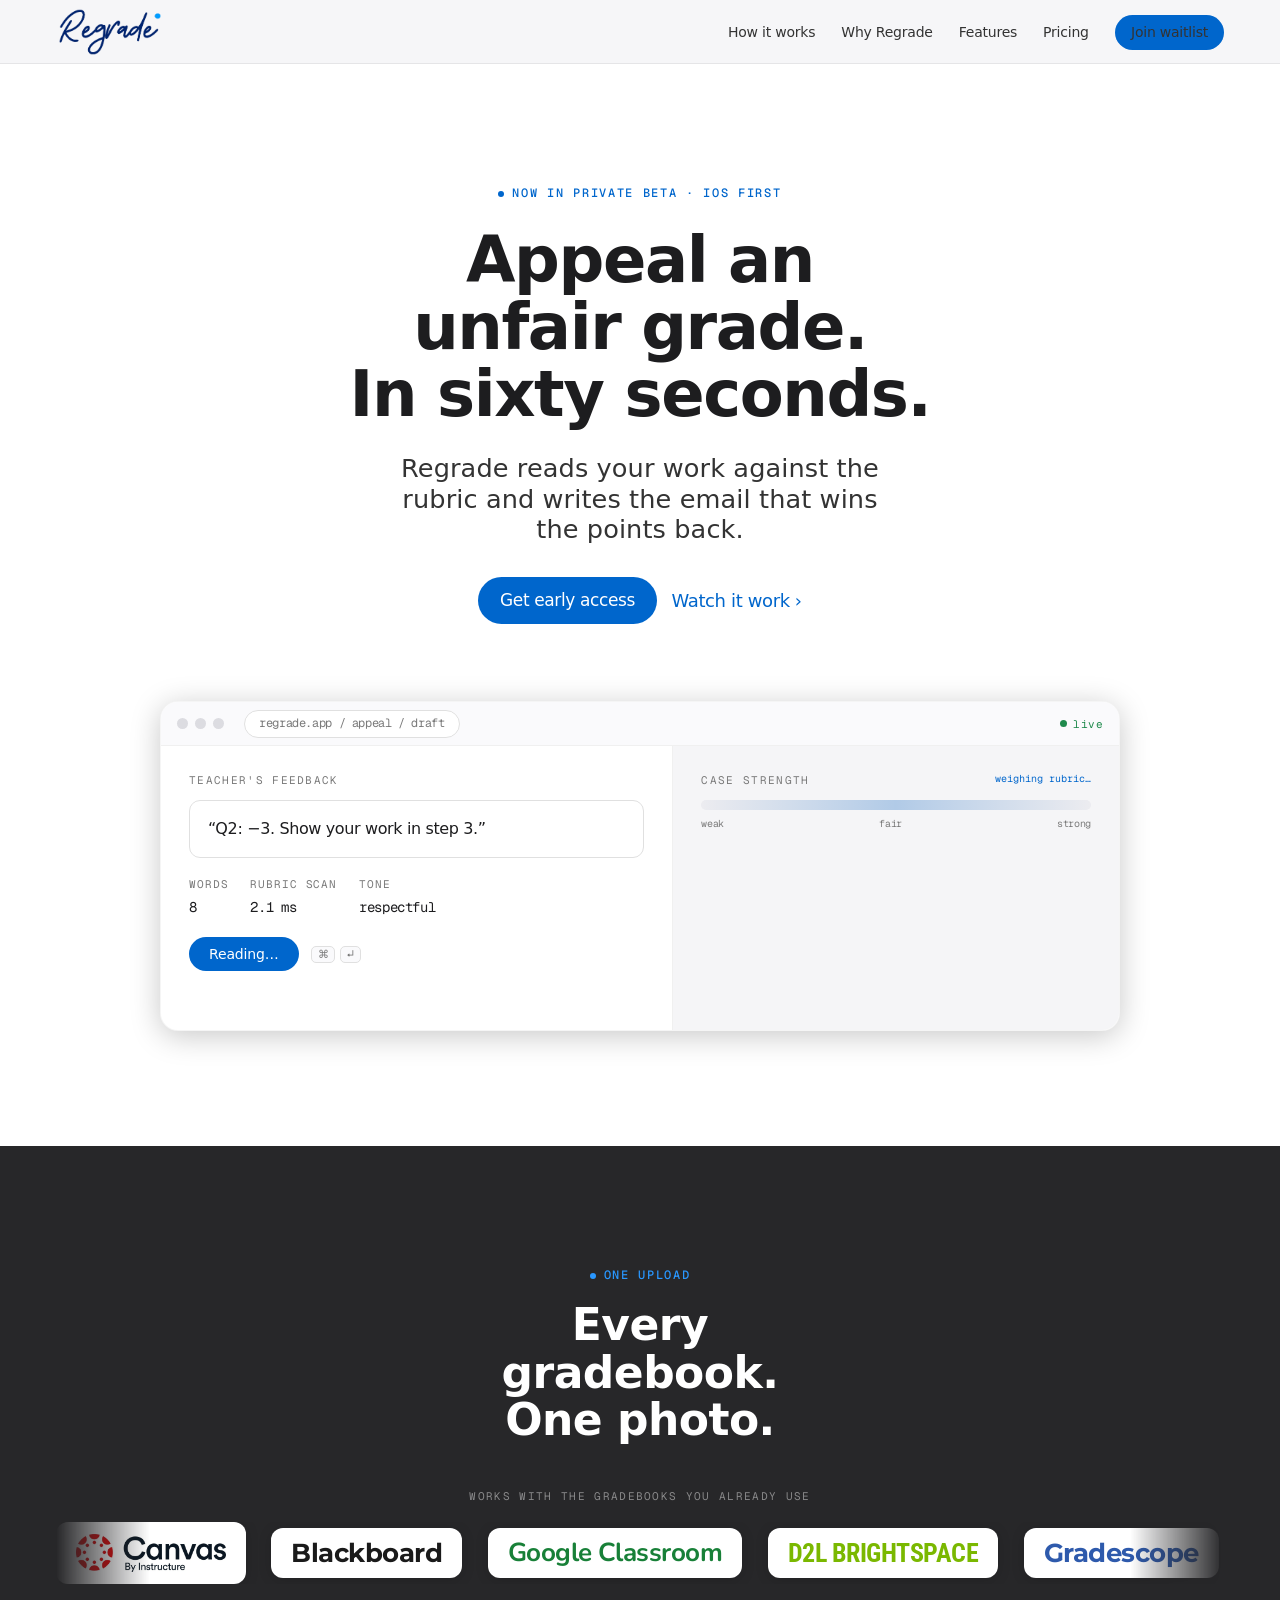
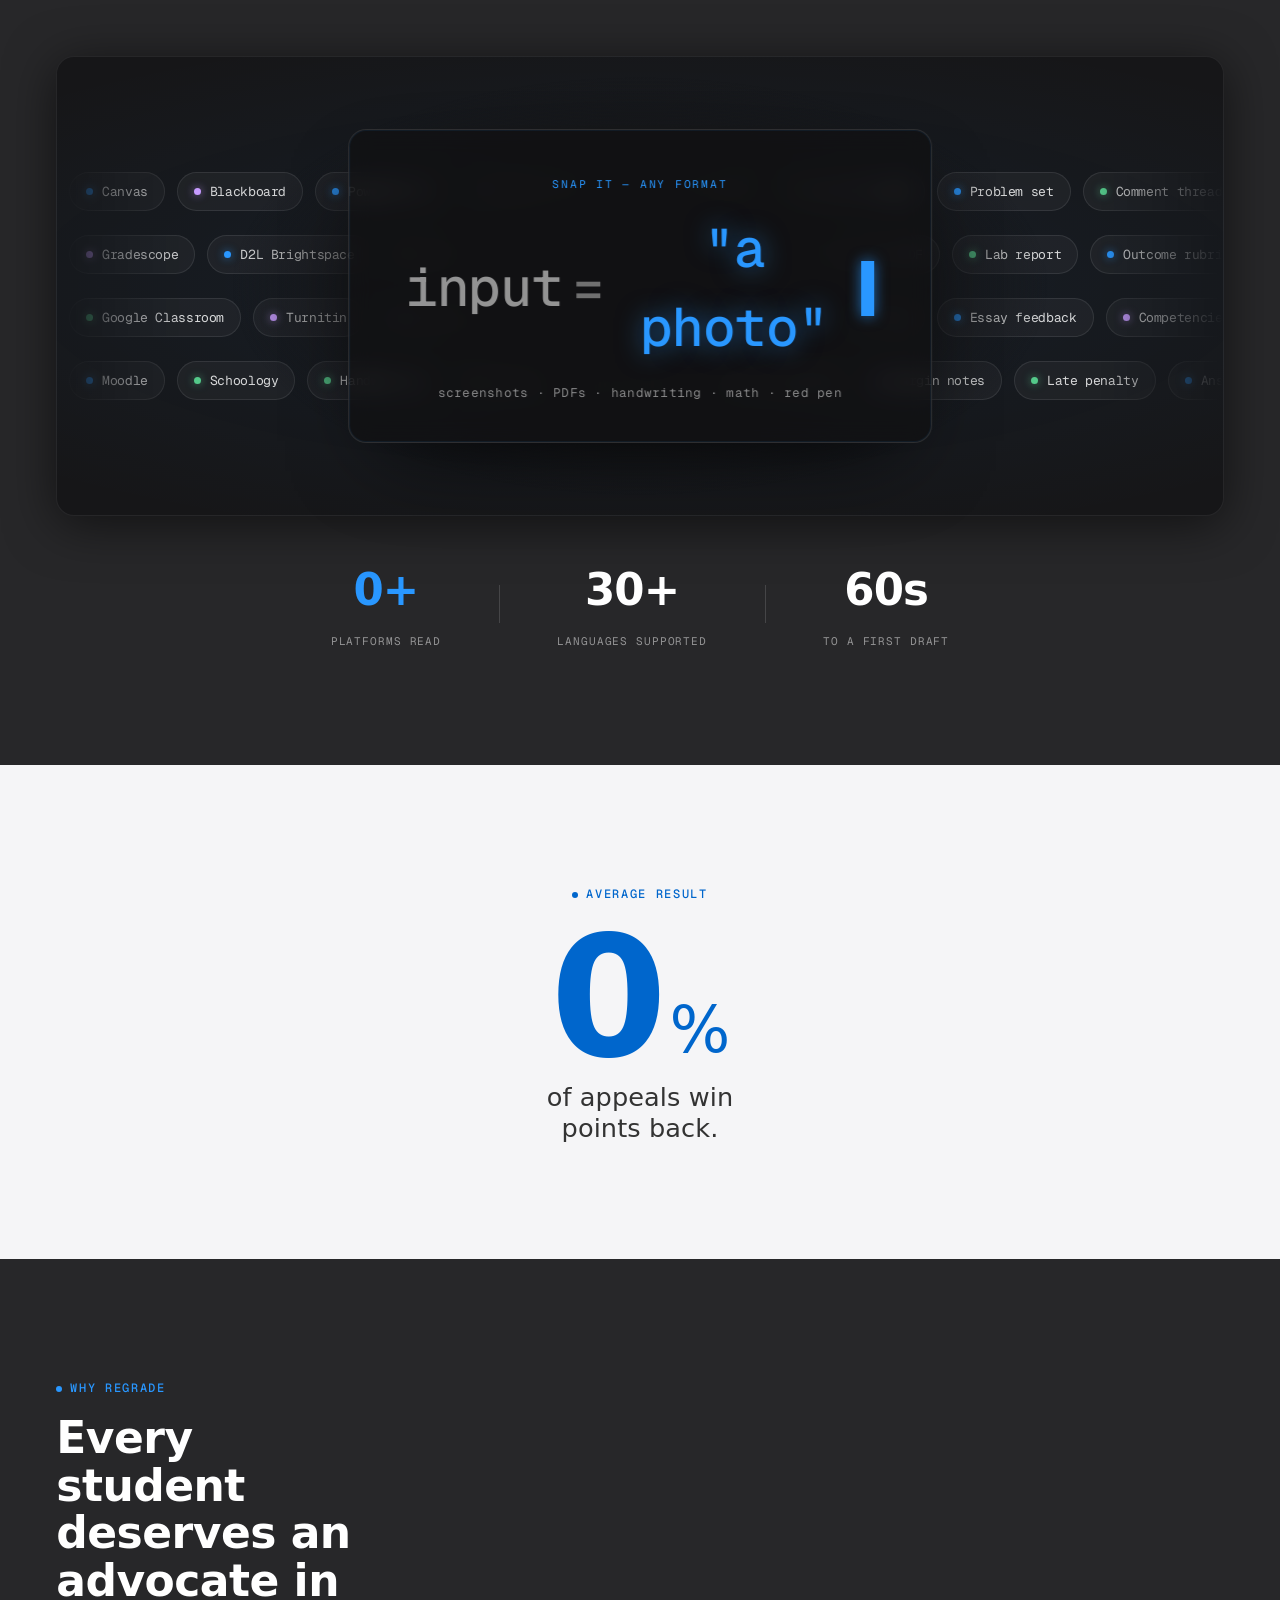
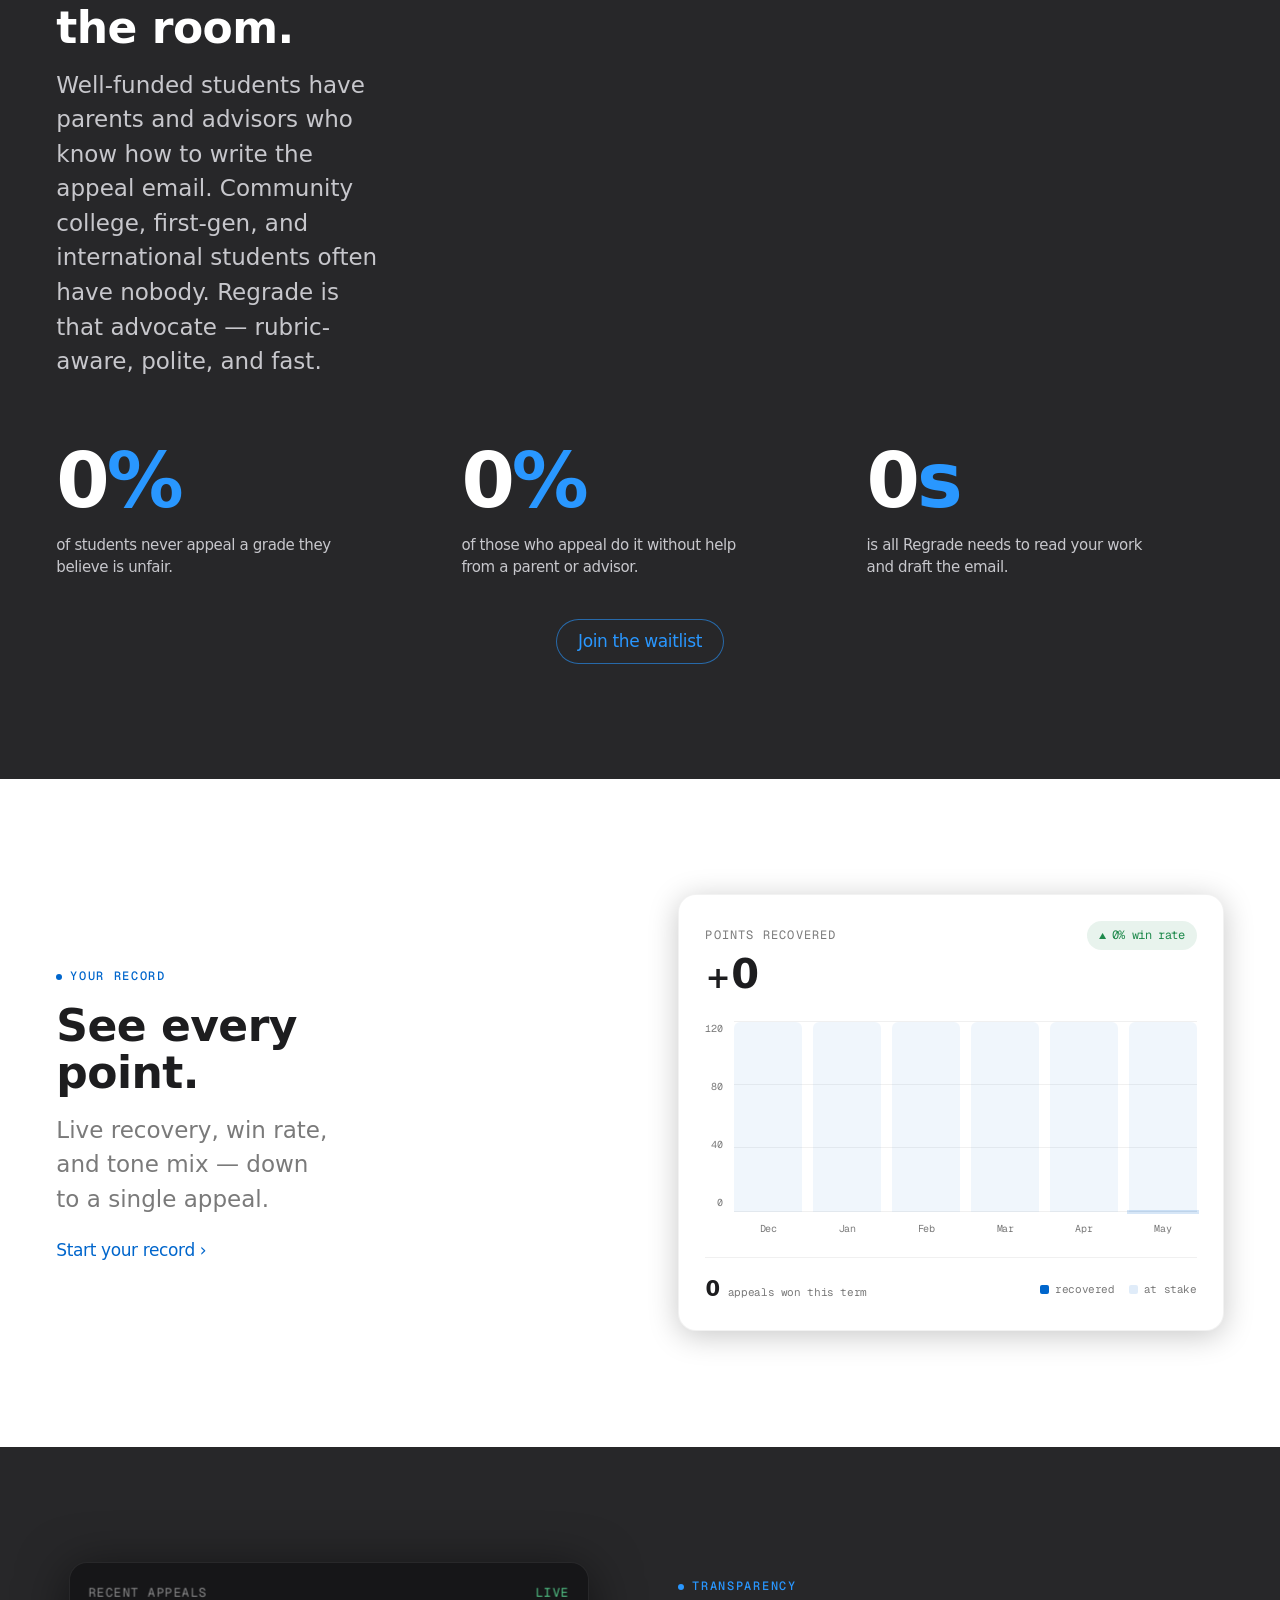
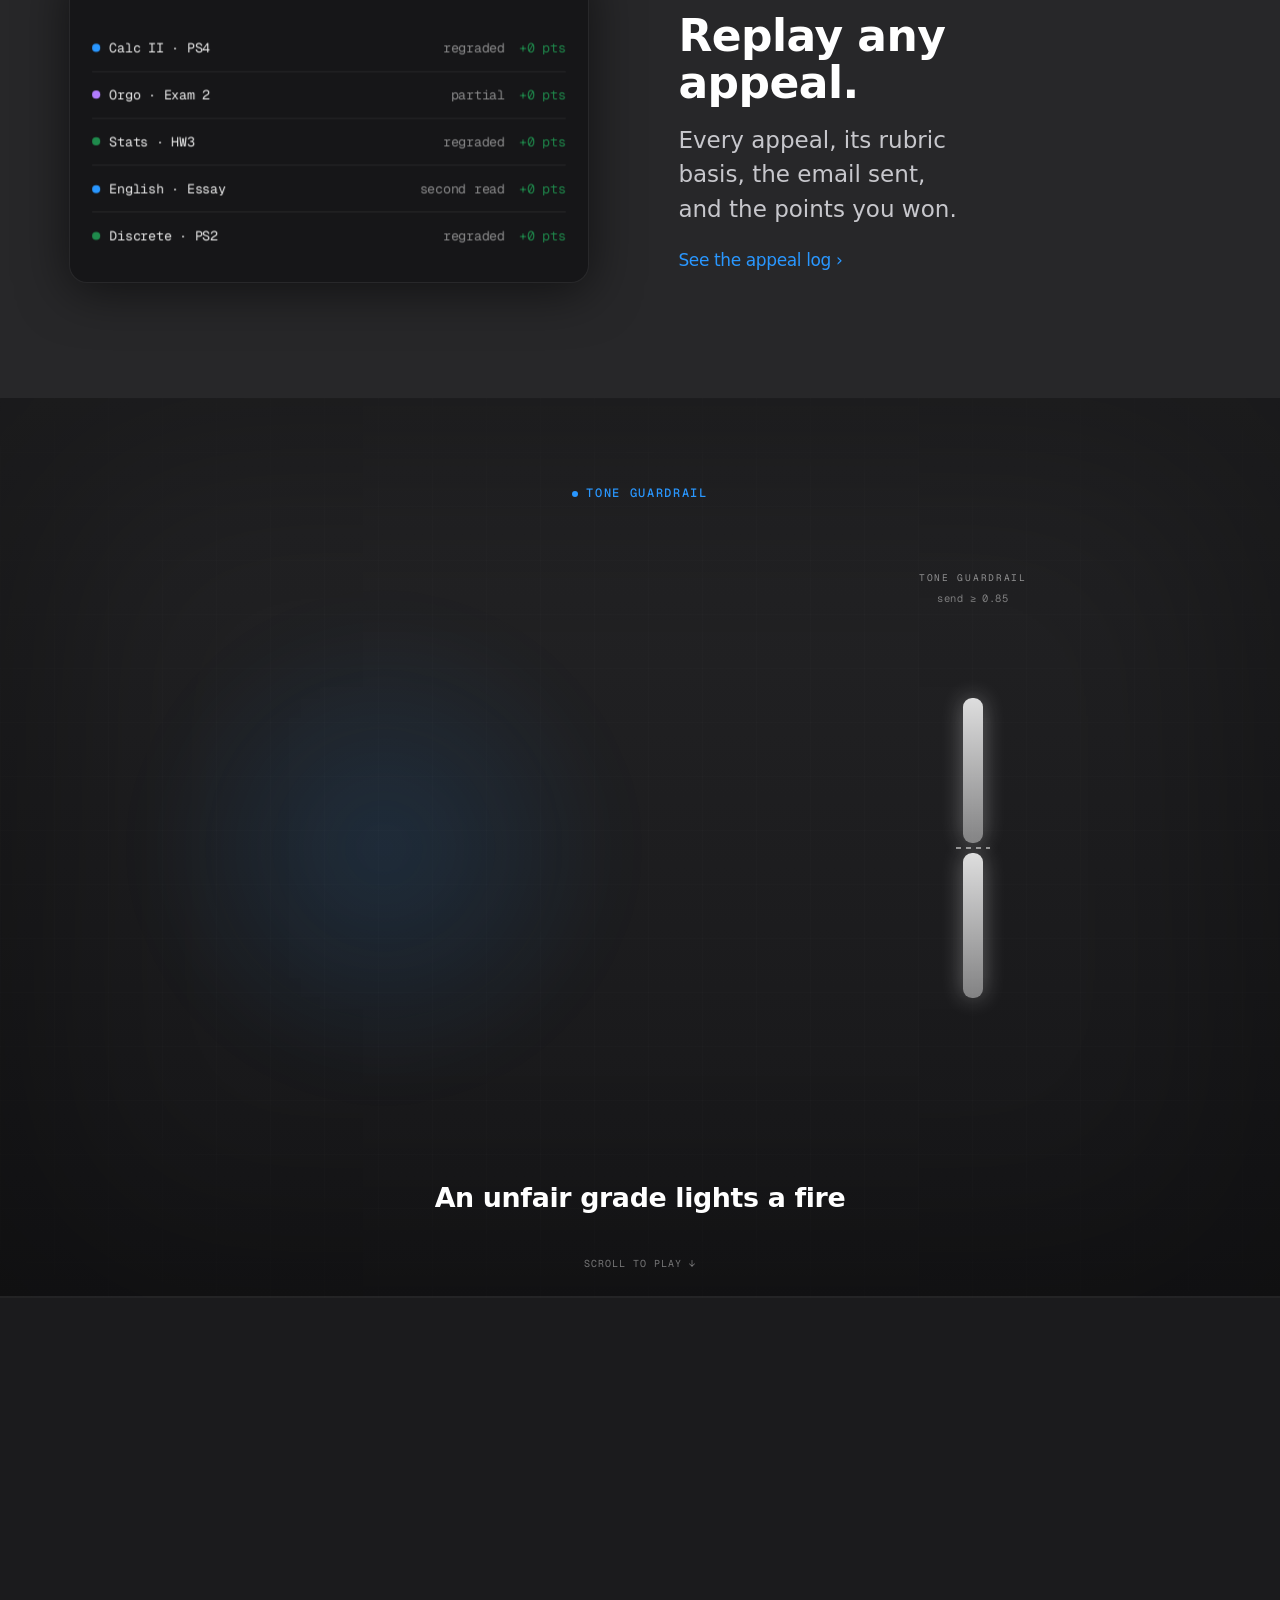
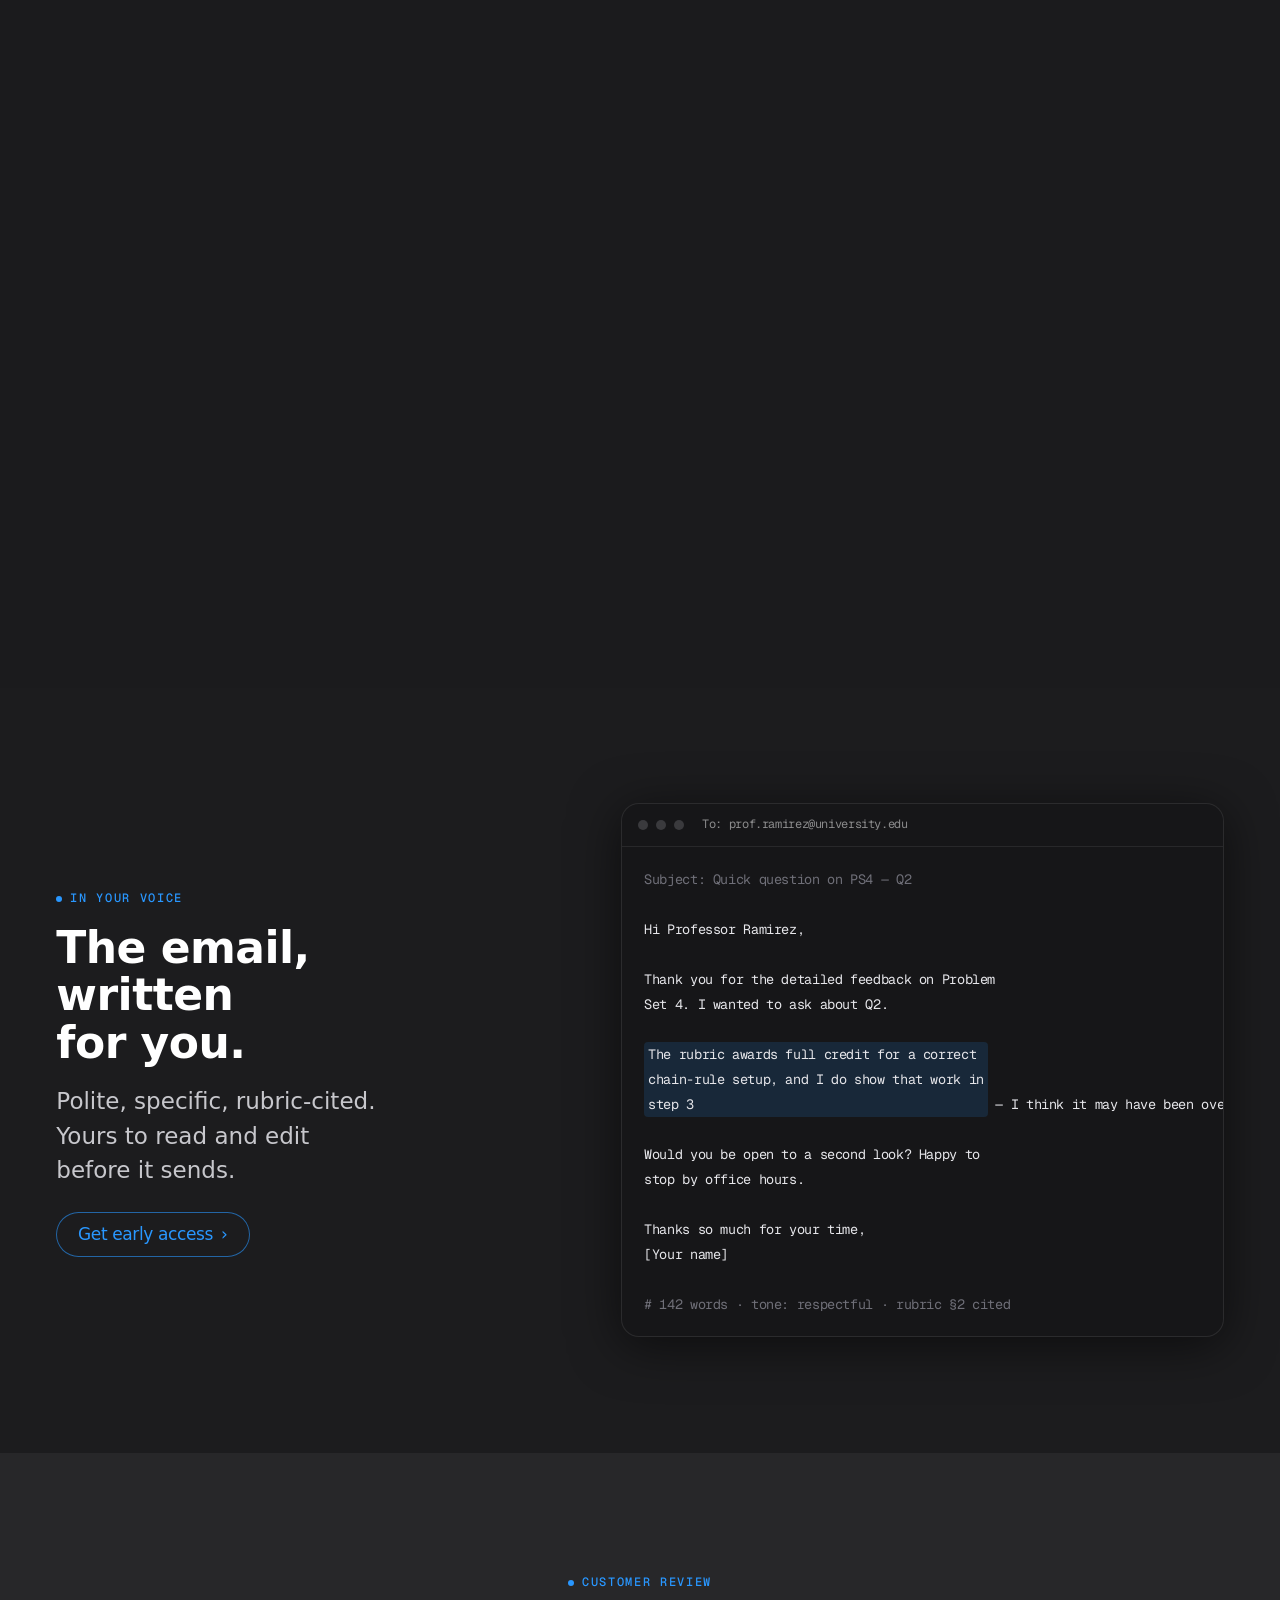
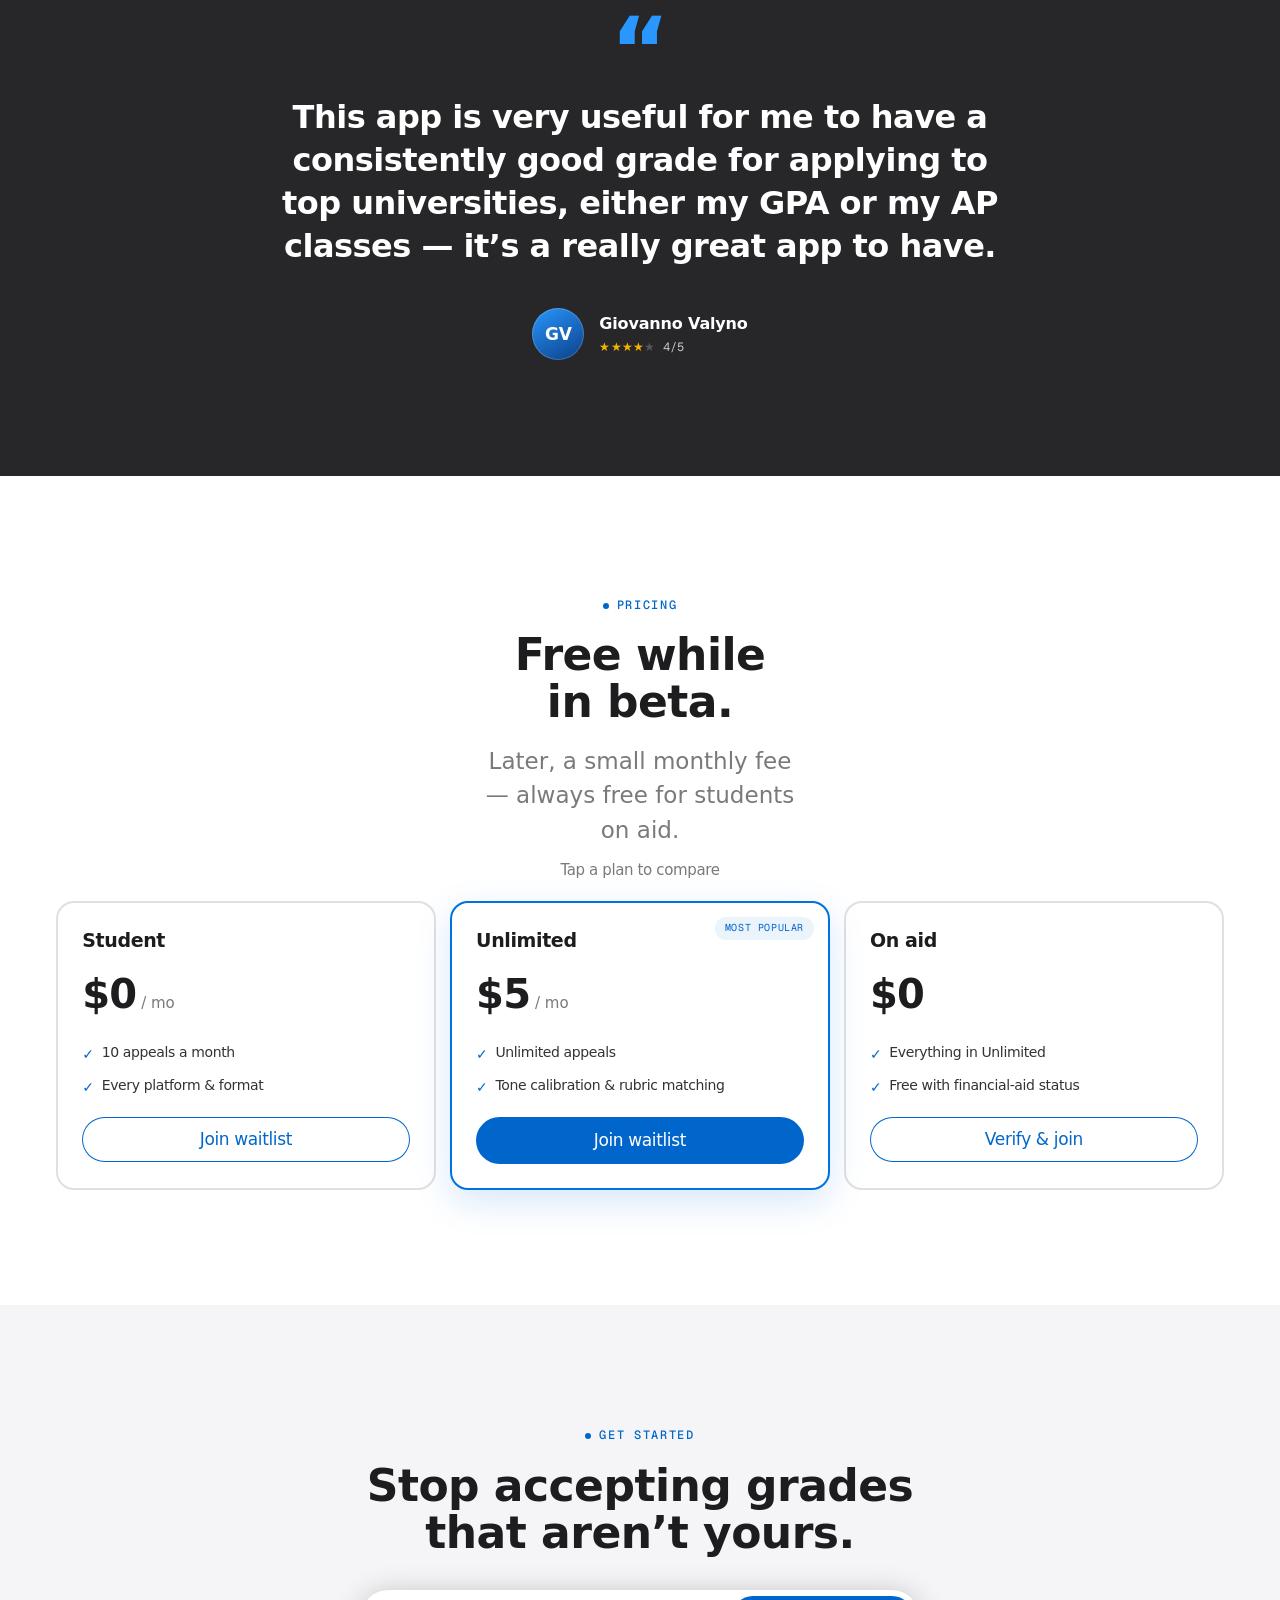
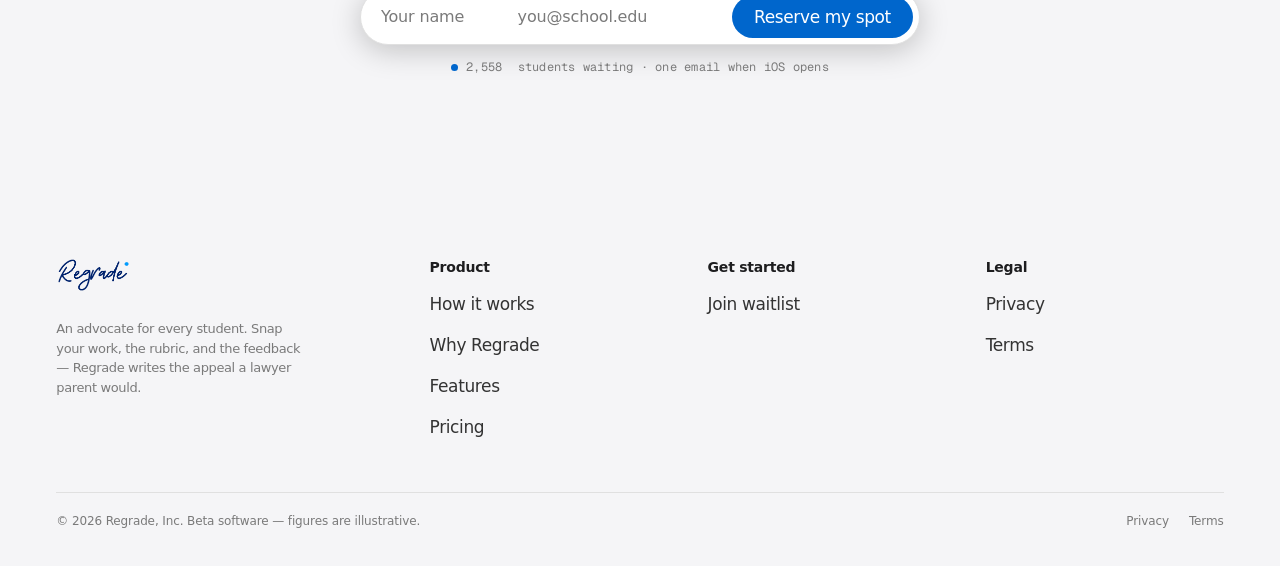
==== commit e3859fb2: "Set up new-website branch as a copy of main for the upcoming rebuild. Includes selectable pricing sh" ====
--- a/index.html
+++ b/index.html
@@ -10,7 +10,7 @@
 <link rel="preconnect" href="https://fonts.googleapis.com" />
 <link rel="preconnect" href="https://fonts.gstatic.com" crossorigin />
 <link href="https://fonts.googleapis.com/css2?family=Inter:wght@300;400;500;600;700&family=Geist+Mono:wght@400;500&family=Montserrat:wght@600;700;800&family=Nunito:wght@700;800&family=Roboto+Condensed:wght@700&display=swap" rel="stylesheet" />
-<link rel="stylesheet" href="regrade.css?v=3" />
+<link rel="stylesheet" href="regrade.css?v=4" />
 </head>
 <body>
 <a class="skip" href="#main">Skip to main content</a>
@@ -424,8 +424,9 @@
       <h2 class="t-display">Free while in beta.</h2>
       <p class="t-lead-airy muted">Later, a small monthly fee — always free for students on aid.</p>
     </div>
-    <div class="plan-chips">
-      <div class="plan reveal">
+    <p class="plan-hint reveal muted">Tap a plan to compare</p>
+    <div class="plan-chips" id="planPicker" role="radiogroup" aria-label="Pricing plans">
+      <div class="plan reveal" role="radio" aria-checked="false" tabindex="0" data-plan="student">
         <div class="name">Student</div>
         <div class="price">$0<span> / mo</span></div>
         <ul>
@@ -434,7 +435,8 @@
         </ul>
         <a class="btn btn-ghost" href="#cta">Join waitlist</a>
       </div>
-      <div class="plan featured reveal" style="transition-delay:.08s">
+      <div class="plan is-selected reveal" style="transition-delay:.08s" role="radio" aria-checked="true" tabindex="0" data-plan="unlimited">
+        <span class="plan-badge">Most popular</span>
         <div class="name">Unlimited</div>
         <div class="price">$5<span> / mo</span></div>
         <ul>
@@ -443,7 +445,7 @@
         </ul>
         <a class="btn btn-primary" href="#cta">Join waitlist</a>
       </div>
-      <div class="plan reveal" style="transition-delay:.16s">
+      <div class="plan reveal" style="transition-delay:.16s" role="radio" aria-checked="false" tabindex="0" data-plan="aid">
         <div class="name">On aid</div>
         <div class="price">$0</div>
         <ul>
@@ -517,6 +519,48 @@
       });
     }, { threshold: 0.12, rootMargin: '0px 0px -8% 0px' });
     document.querySelectorAll('.reveal').forEach(function (el) { io.observe(el); });
+  })();
+
+  // Pricing — selectable plan showcase
+  (function () {
+    var picker = document.getElementById('planPicker');
+    if (!picker) return;
+    var plans = picker.querySelectorAll('.plan');
+
+    function selectPlan(plan) {
+      plans.forEach(function (p) {
+        p.classList.remove('is-selected');
+        p.setAttribute('aria-checked', 'false');
+        p.setAttribute('tabindex', '-1');
+        var btn = p.querySelector('.btn');
+        if (btn) {
+          btn.classList.remove('btn-primary');
+          btn.classList.add('btn-ghost');
+        }
+      });
+      plan.classList.add('is-selected');
+      plan.setAttribute('aria-checked', 'true');
+      plan.setAttribute('tabindex', '0');
+      var activeBtn = plan.querySelector('.btn');
+      if (activeBtn) {
+        activeBtn.classList.remove('btn-ghost');
+        activeBtn.classList.add('btn-primary');
+      }
+    }
+
+    plans.forEach(function (plan) {
+      plan.addEventListener('click', function (e) {
+        if (e.target.closest('a')) return;
+        selectPlan(plan);
+      });
+      plan.addEventListener('keydown', function (e) {
+        if (e.key !== 'Enter' && e.key !== ' ') return;
+        e.preventDefault();
+        selectPlan(plan);
+      });
+      var cta = plan.querySelector('a.btn');
+      if (cta) cta.addEventListener('click', function (e) { e.stopPropagation(); });
+    });
   })();
 
   // Re-playable count helper
--- a/regrade.css
+++ b/regrade.css
@@ -529,12 +529,29 @@
 .code-body .hl { background: rgba(41,151,255,0.14); display: inline-block; border-radius: 4px; padding: 0 4px; }
 
 /* ---- Pricing chips ------------------------------------------ */
-.plan-chips { display: flex; gap: 14px; margin-top: clamp(40px, 5vw, 56px); flex-wrap: wrap; }
+.plan-hint { text-align: center; margin-top: 12px; font-size: 15px; }
+.plan-chips { display: flex; gap: 14px; margin-top: 20px; flex-wrap: wrap; align-items: stretch; }
 .plan {
-  flex: 1 1 240px; background: #fff; border: 1px solid var(--hairline); border-radius: var(--r-lg);
-  padding: var(--s-lg); transition: border-color .2s, transform .2s;
-}
-.plan.featured { border: 2px solid var(--primary-focus); }
+  position: relative;
+  flex: 1 1 240px; background: #fff; border: 2px solid var(--hairline); border-radius: var(--r-lg);
+  padding: var(--s-lg); cursor: pointer;
+  transition: border-color .25s, transform .25s, box-shadow .25s, opacity .25s;
+}
+.plan:hover { transform: translateY(-3px); box-shadow: 0 10px 28px rgba(0,0,0,0.08); }
+.plan:focus-visible { outline: 3px solid rgba(0,113,227,0.35); outline-offset: 3px; }
+.plan.is-selected {
+  border-color: var(--primary-focus);
+  box-shadow: 0 12px 36px rgba(0,113,227,0.16);
+  transform: translateY(-5px) scale(1.02);
+  z-index: 1;
+}
+.plan:not(.is-selected) { opacity: 0.88; }
+.plan-badge {
+  position: absolute; top: 14px; right: 14px;
+  font-family: var(--font-mono); font-size: 10px; letter-spacing: 0.06em;
+  text-transform: uppercase; color: var(--primary);
+  background: rgba(0,102,204,0.08); border-radius: var(--pill); padding: 4px 10px;
+}
 .plan .name { font-family: var(--font-display); font-size: 19px; font-weight: 600; }
 .plan .price { font-family: var(--font-display); font-size: 40px; font-weight: 600; letter-spacing: -0.02em; margin-top: 10px; }
 .plan .price span { font-size: 15px; font-weight: 400; color: var(--ink-48); letter-spacing: 0; }
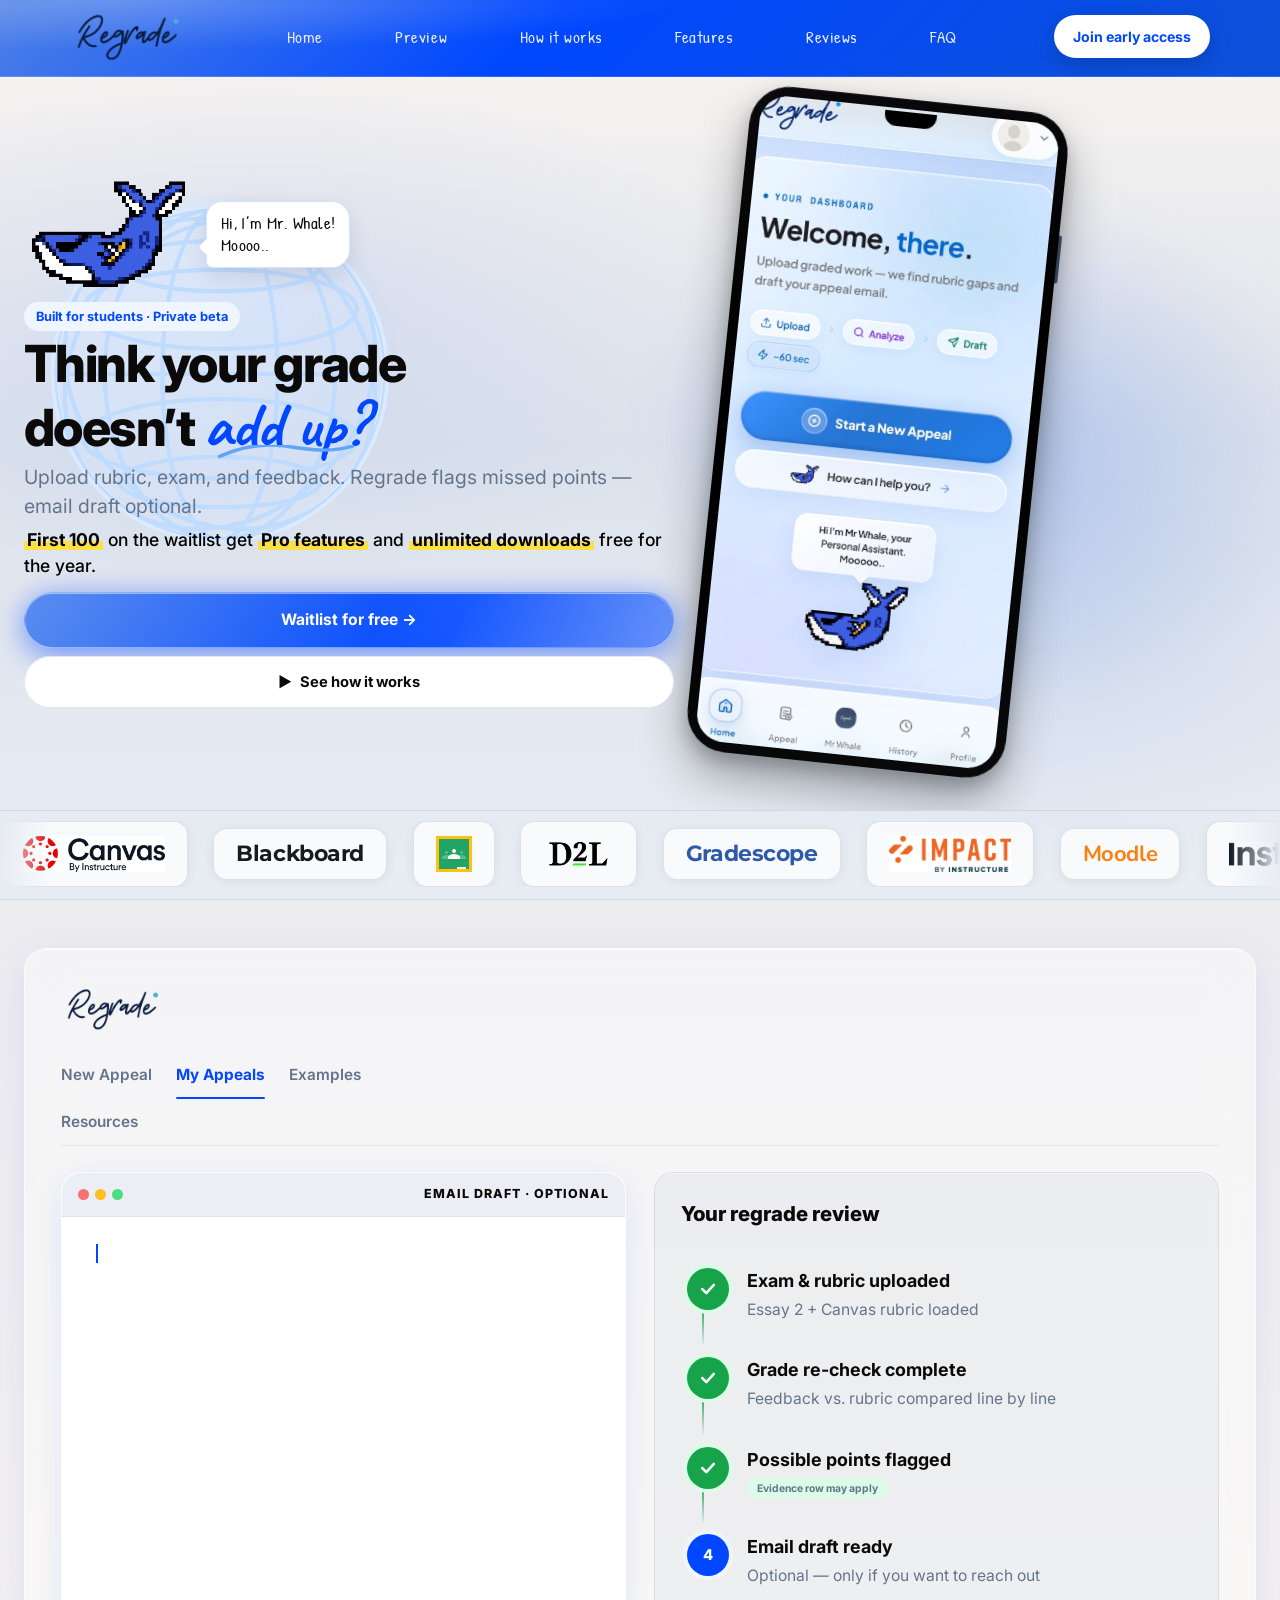
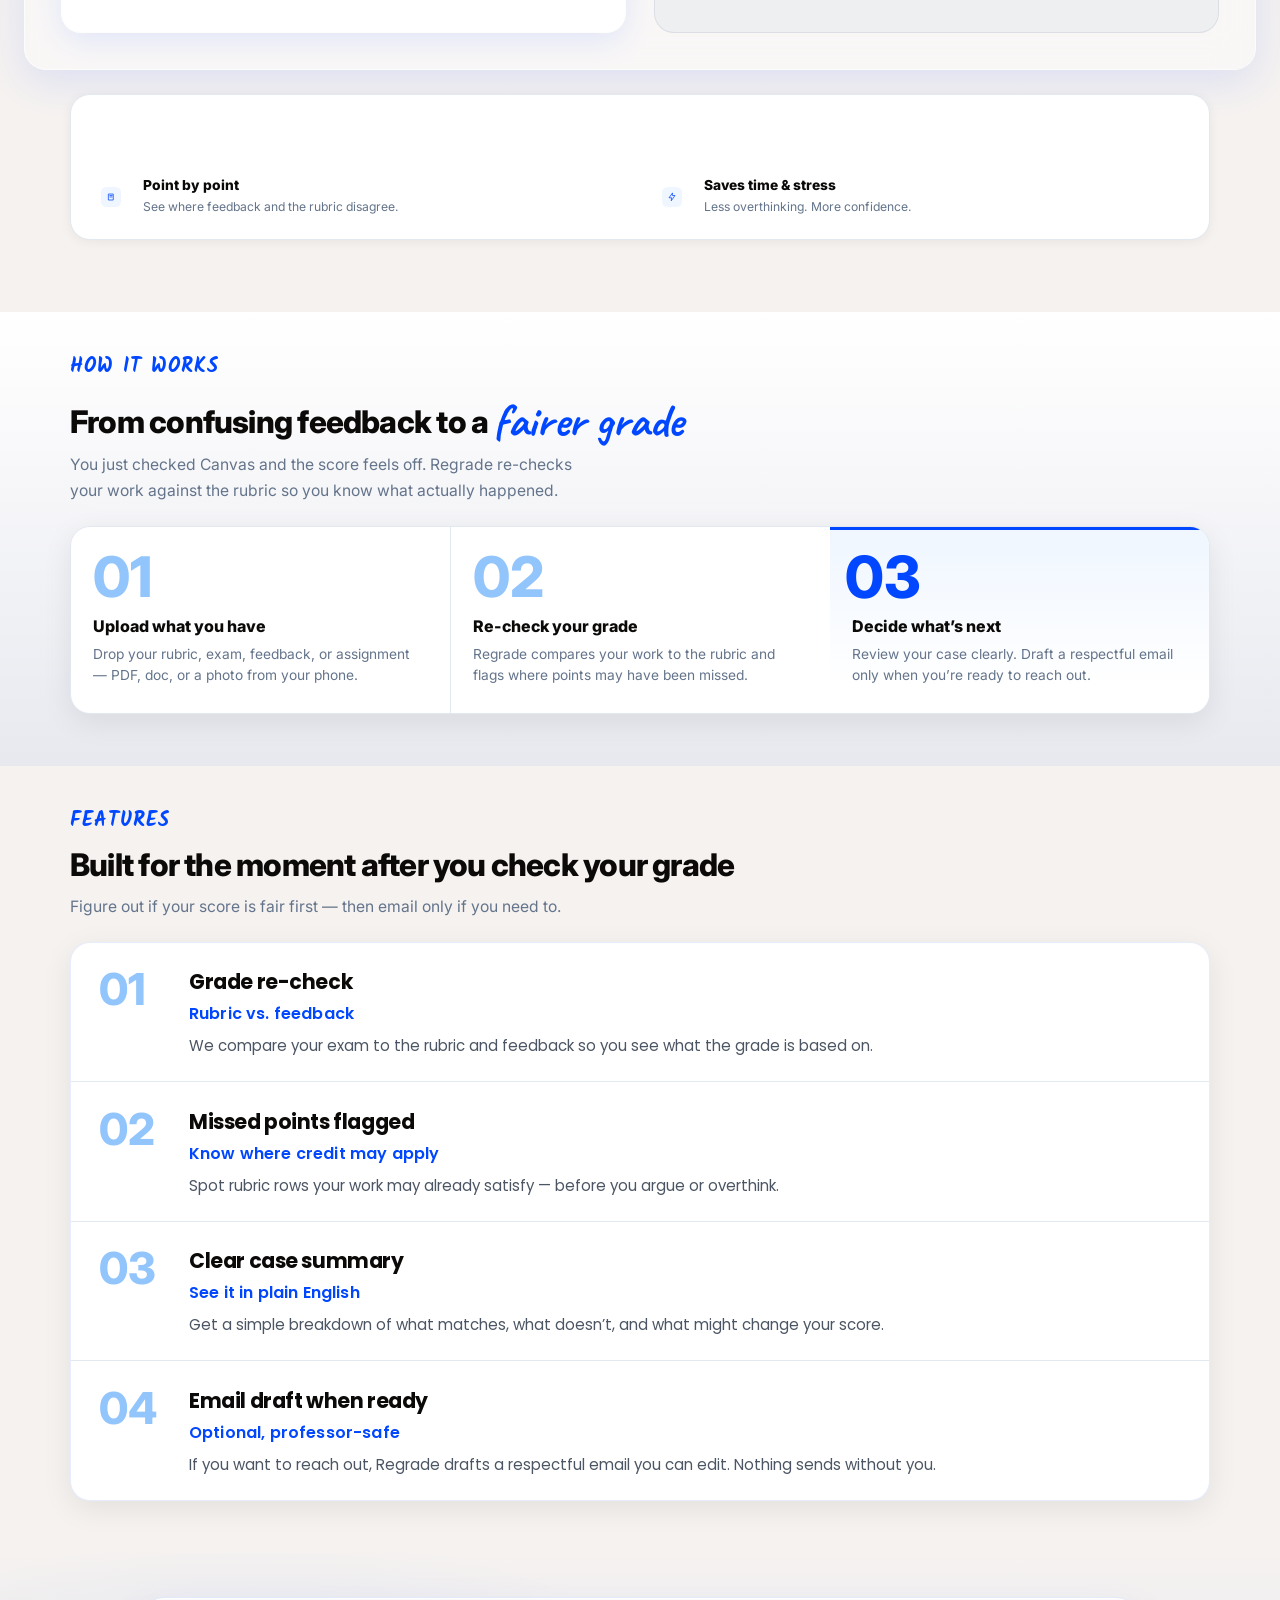
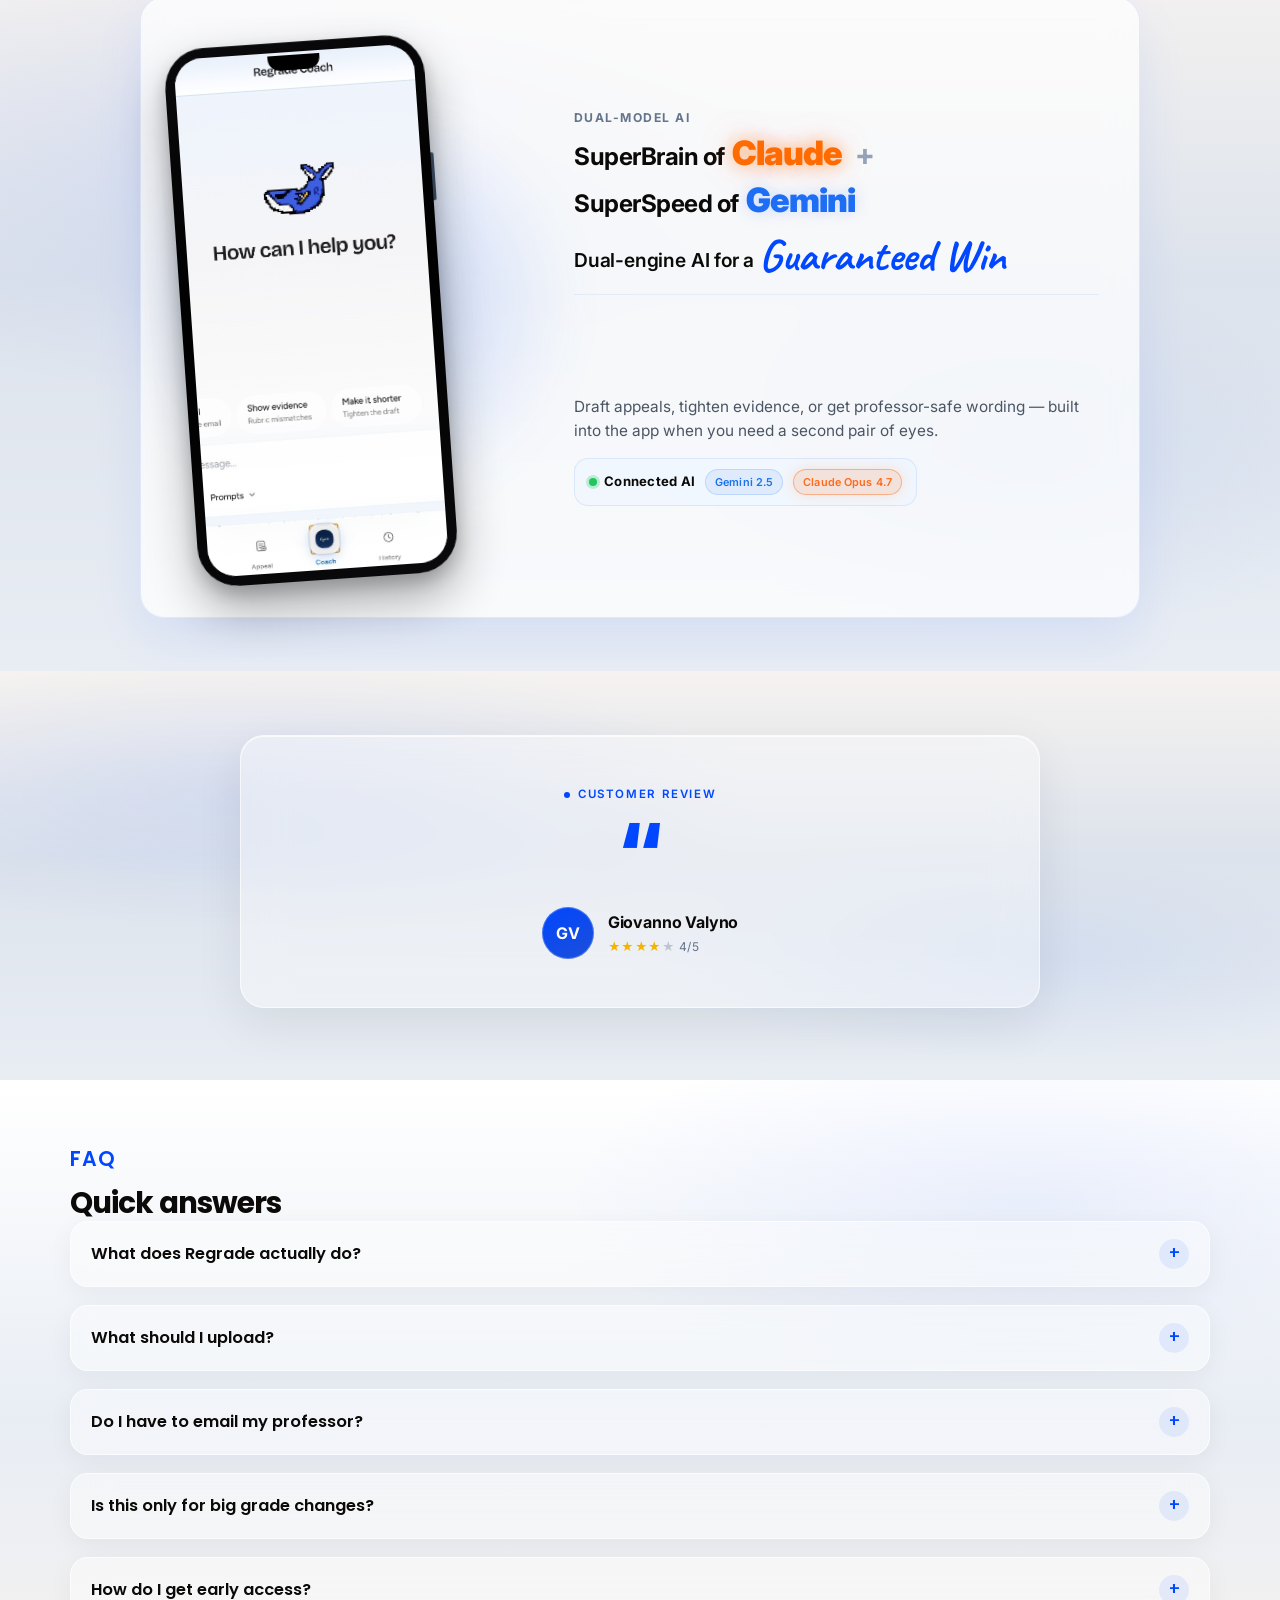
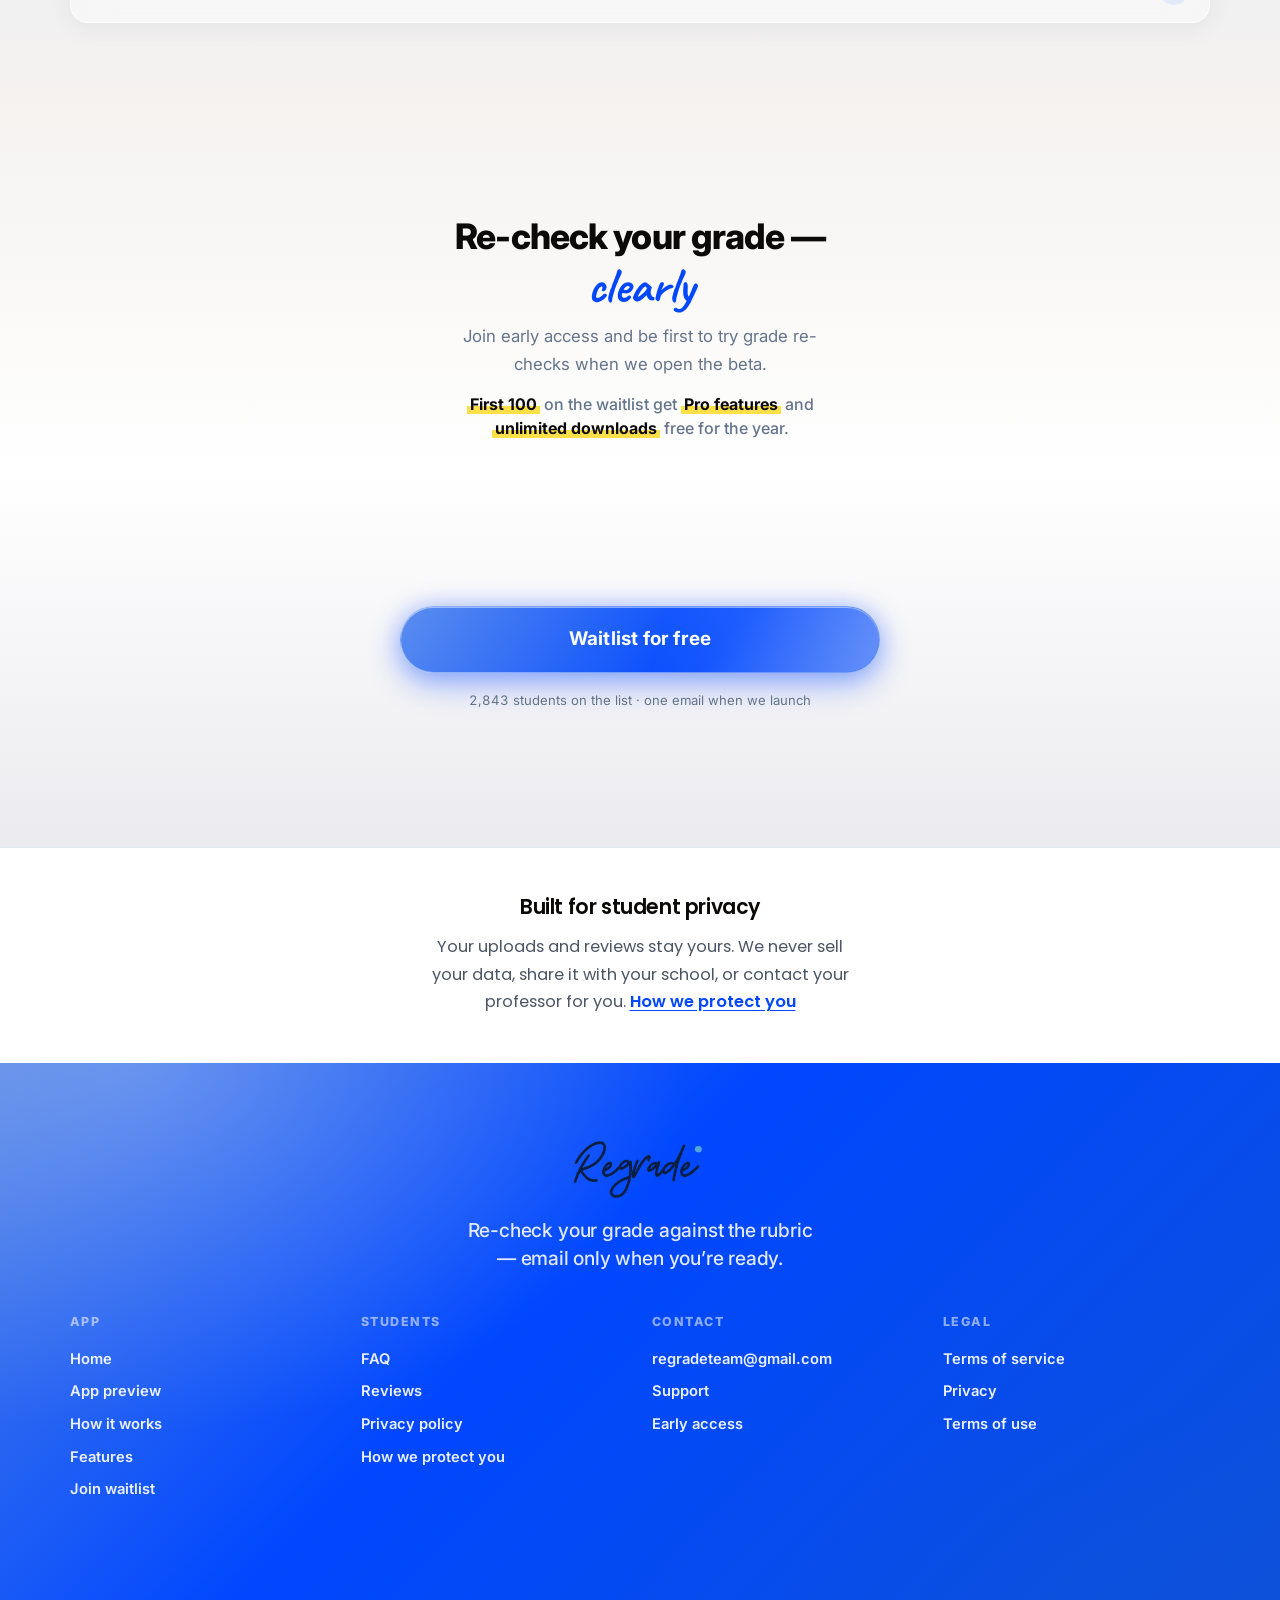
==== commit f0ecf8b1: "Launch the redesigned Regrade marketing site with new hero, coach section, and assets. Ship the full" ====
--- a/index.html
+++ b/index.html
@@ -3,411 +3,366 @@
 <head>
 <meta charset="utf-8" />
 <meta name="viewport" content="width=device-width, initial-scale=1" />
-<title>Regrade — Appeal an unfair grade in sixty seconds.</title>
-<meta name="description" content="Regrade reads your graded work against the rubric and drafts a professional grade appeal in sixty seconds." />
-<link rel="icon" type="image/png" href="/favicon.png" />
-<link rel="apple-touch-icon" href="/apple-touch-icon.png" />
+<title>Regrade — Re-check your grade against the rubric</title>
+<meta name="description" content="Upload your rubric, exam, and feedback. Regrade checks where points may have been missed — and helps you draft a respectful email when you&rsquo;re ready." />
 <link rel="preconnect" href="https://fonts.googleapis.com" />
 <link rel="preconnect" href="https://fonts.gstatic.com" crossorigin />
-<link href="https://fonts.googleapis.com/css2?family=Inter:wght@300;400;500;600;700&family=Geist+Mono:wght@400;500&family=Montserrat:wght@600;700;800&family=Nunito:wght@700;800&family=Roboto+Condensed:wght@700&display=swap" rel="stylesheet" />
-<link rel="stylesheet" href="regrade.css?v=4" />
+<link href="https://fonts.googleapis.com/css2?family=Caveat:wght@600;700&family=Inter:wght@500;600;700;800&family=Kalam:wght@400;700&family=Montserrat:wght@600;700;800&family=Nunito:wght@700;800&family=Orbitron:wght@600;700;800&family=Patrick+Hand&family=Poppins:wght@400;500;600;700&family=Roboto+Condensed:wght@700&family=Syne:wght@700;800&display=swap" rel="stylesheet" />
+<link rel="stylesheet" href="/regrade.css?v=89" />
 </head>
 <body>
-<a class="skip" href="#main">Skip to main content</a>
-
-<!-- ============ NAV (single, frosted) ============ -->
-<header class="subnav" id="nav">
-  <div class="subnav-inner">
-    <a class="cat" href="#top" aria-label="Regrade home">
-      <img src="/logo-wordmark.png" alt="Regrade" class="nav-logo" width="160" height="44" />
+
+<div class="scroll-progress" id="scrollProgress" aria-hidden="true"></div>
+
+<header class="topbar gradient-band" id="nav">
+  <div class="wrap topbar-inner">
+    <a class="topbar-logo" href="#top" aria-label="Regrade home">
+      <img class="brand-logo brand-logo--header" src="/assets/regrade-logo.png" alt="Regrade" width="320" height="120" decoding="async" />
     </a>
-    <div class="links">
+    <nav class="topbar-nav" aria-label="Site">
+      <a href="#top">Home</a>
+      <a href="#demo">Preview</a>
       <a href="#how">How it works</a>
-      <a href="#why">Why Regrade</a>
       <a href="#features">Features</a>
-      <a href="#pricing">Pricing</a>
-      <a class="btn btn-primary keep" href="#cta">Join waitlist</a>
-    </div>
+      <a href="#review">Reviews</a>
+      <a href="#faq">FAQ</a>
+    </nav>
+    <a class="btn btn-join btn-anim btn-nav scroll-cta" href="#cta"><span class="btn-txt">Join early access</span><span class="btn-glow-ring" aria-hidden="true"></span></a>
   </div>
 </header>
 
-<main id="main">
-
-<!-- ============ HERO ============ -->
-<section class="tile light hero" id="top">
-  <div class="container">
-    <span class="eyebrow reveal"><span class="dot"></span>now in private beta · iOS first</span>
-    <h1 class="t-hero reveal" style="transition-delay:.06s">Appeal an unfair grade.<br />In sixty&nbsp;seconds.</h1>
-    <p class="t-lead reveal" style="transition-delay:.12s">Regrade reads your work against the rubric and writes the email that wins the points back.</p>
-    <div class="hero-ctas reveal" style="transition-delay:.18s">
-      <a class="btn btn-primary" href="#cta">Get early access</a>
-      <a class="text-link" href="#features" style="font-size:18px">Watch it work <span class="chev" aria-hidden="true">›</span></a>
-    </div>
-
-    <div class="artifact-wrap reveal" style="transition-delay:.26s">
-      <div class="console" id="console">
-        <div class="console-bar">
-          <span class="dots"><i></i><i></i><i></i></span>
-          <span class="addr">regrade.app / appeal / draft</span>
-          <span class="live">live</span>
-        </div>
-        <div class="console-body">
-          <div class="console-left">
-            <div class="con-label">Teacher's feedback</div>
-            <div class="con-prompt">“<span id="typed"></span><span class="cursor" id="caret"></span>”</div>
-            <div class="con-meta">
-              <div>
-                <div class="k">Words</div>
-                <div class="v" id="tokCount">0</div>
+<main id="top">
+
+<!-- Above the fold: hero + logo marquee visible on load -->
+<div class="landing-atf">
+<!-- 1. Hero -->
+<section class="block hero">
+  <div class="world-globe" aria-hidden="true">
+    <div class="globe-orbit">
+      <svg class="globe-svg" viewBox="0 0 100 100" xmlns="http://www.w3.org/2000/svg">
+        <defs>
+          <clipPath id="globeClip"><circle cx="50" cy="50" r="46"/></clipPath>
+        </defs>
+        <circle class="globe-sphere" cx="50" cy="50" r="46"/>
+        <g class="globe-graticule" clip-path="url(#globeClip)">
+          <ellipse cx="50" cy="50" rx="46" ry="46"/>
+          <ellipse cx="50" cy="50" rx="32" ry="46"/>
+          <ellipse cx="50" cy="50" rx="16" ry="46"/>
+          <ellipse cx="50" cy="50" rx="40" ry="46" transform="rotate(45 50 50)"/>
+          <ellipse cx="50" cy="50" rx="40" ry="46" transform="rotate(-45 50 50)"/>
+          <path d="M4 50 H96"/>
+          <ellipse cx="50" cy="32" rx="38" ry="11"/>
+          <ellipse cx="50" cy="68" rx="38" ry="11"/>
+          <ellipse cx="50" cy="20" rx="28" ry="7"/>
+          <ellipse cx="50" cy="80" rx="28" ry="7"/>
+        </g>
+      </svg>
+    </div>
+  </div>
+  <div class="wrap hero-layout">
+    <div class="hero-copy">
+      <div class="hero-whale-mascot reveal reveal-pop" aria-hidden="true">
+        <div class="hero-whale-row">
+          <img src="/assets/whale-pixel.png?v=3" alt="" class="whale-pixel whale-pixel--hero-badge" width="160" height="160" decoding="async" />
+          <div class="whale-speech-bubble">
+            <p>Hi, I&rsquo;m Mr. Whale!<br />Moooo..</p>
+          </div>
+        </div>
+      </div>
+      <span class="badge reveal reveal-pop">Built for students · Private beta</span>
+      <h1 class="title">
+        <span class="reveal reveal-up d1">Think your grade</span>
+        <span class="reveal reveal-up d2">doesn&rsquo;t <span class="accent hand-draw">add up?</span></span>
+      </h1>
+      <p class="sub reveal reveal-up d3">Upload rubric, exam, and feedback. Regrade flags missed points — email draft optional.</p>
+      <p class="waitlist-perk reveal reveal-up d3b"><strong>First 100</strong> on the waitlist get <strong>Pro features</strong> and <strong>unlimited downloads</strong> free for the year.</p>
+      <div class="btns hero-btns reveal reveal-up d4">
+        <a class="btn btn-join btn-anim btn-hero scroll-cta" href="#cta"><span class="btn-txt">Waitlist for free →</span><span class="btn-glow-ring" aria-hidden="true"></span></a>
+        <a class="btn ghost btn-anim scroll-how" href="#how"><span class="play-icon" aria-hidden="true">▶</span><span class="btn-txt">See how it works</span></a>
+      </div>
+      <div class="proof reveal reveal-up d5">
+        <div class="faces" aria-hidden="true">
+          <span class="face f1 reveal reveal-pop">JK</span>
+          <span class="face f2 reveal reveal-pop">AM</span>
+          <span class="face f3 reveal reveal-pop">RS</span>
+          <span class="face f4 reveal reveal-pop">TL</span>
+        </div>
+        <span class="rating twinkle reveal reveal-up" aria-label="4 out of 5 stars">★★★★☆</span>
+        <span class="proof-txt reveal reveal-up">Students&rsquo; comments on Regrade <span class="heart-beat">💙</span></span>
+      </div>
+    </div>
+
+    <div class="hero-visual reveal reveal-right">
+      <div class="hero-phone" aria-hidden="true">
+        <div class="phone-tilt">
+          <div class="phone-float">
+          <div class="phone-frame">
+            <div class="phone-notch"></div>
+            <div class="phone-screen">
+              <img src="/assets/phone-app-screen-v1.4.png" alt="Regrade app — welcome dashboard with Mr. Whale" width="516" height="1024" loading="eager" decoding="async" />
+            </div>
+            <div class="phone-btn"></div>
+          </div>
+          <div class="phone-glow"></div>
+          </div>
+        </div>
+      </div>
+    </div>
+  </div>
+</section>
+
+<!-- Trusted LMS band — pinned to bottom of first screen -->
+<section class="trust-band trust-band--light" aria-label="Works with your LMS">
+  <div class="logo-marquee logo-marquee--band">
+    <div class="logo-marquee-viewport">
+      <div class="logo-marquee-track">
+        <div class="logo-marquee-set">
+          <span class="logo-marquee-item logo-img"><img src="/assets/logos/canvas.png" alt="Canvas by Instructure" width="160" height="40" /></span>
+          <span class="logo-marquee-item logo-word lw-blackboard">Blackboard</span>
+          <span class="logo-marquee-item logo-img"><img src="/assets/logos/google-classroom.png" alt="Google Classroom" width="160" height="40" /></span>
+          <span class="logo-marquee-item logo-img"><img src="/assets/logos/d2l.png" alt="D2L Brightspace" width="160" height="40" /></span>
+          <span class="logo-marquee-item logo-word lw-gradescope">Gradescope</span>
+          <span class="logo-marquee-item logo-img"><img src="/assets/logos/impact.png" alt="Impact by Instructure" width="160" height="40" /></span>
+          <span class="logo-marquee-item logo-word lw-moodle">Moodle</span>
+          <span class="logo-marquee-item logo-img"><img src="/assets/logos/instructure.png" alt="Instructure" width="160" height="40" /></span>
+          <span class="logo-marquee-item logo-word lw-schoology">Schoology</span>
+          <span class="logo-marquee-item logo-img"><img src="/assets/logos/mastery.png" alt="Mastery by Instructure" width="160" height="40" /></span>
+          <span class="logo-marquee-item logo-word lw-turnitin">Turnitin</span>
+          <span class="logo-marquee-item logo-word lw-powerschool">PowerSchool</span>
+          <span class="logo-marquee-item logo-word lw-sakai">Sakai</span>
+        </div>
+        <div class="logo-marquee-set" aria-hidden="true">
+          <span class="logo-marquee-item logo-img"><img src="/assets/logos/canvas.png" alt="" width="160" height="40" /></span>
+          <span class="logo-marquee-item logo-word lw-blackboard">Blackboard</span>
+          <span class="logo-marquee-item logo-img"><img src="/assets/logos/google-classroom.png" alt="" width="160" height="40" /></span>
+          <span class="logo-marquee-item logo-img"><img src="/assets/logos/d2l.png" alt="" width="160" height="40" /></span>
+          <span class="logo-marquee-item logo-word lw-gradescope">Gradescope</span>
+          <span class="logo-marquee-item logo-img"><img src="/assets/logos/impact.png" alt="" width="160" height="40" /></span>
+          <span class="logo-marquee-item logo-word lw-moodle">Moodle</span>
+          <span class="logo-marquee-item logo-img"><img src="/assets/logos/instructure.png" alt="" width="160" height="40" /></span>
+          <span class="logo-marquee-item logo-word lw-schoology">Schoology</span>
+          <span class="logo-marquee-item logo-img"><img src="/assets/logos/mastery.png" alt="" width="160" height="40" /></span>
+          <span class="logo-marquee-item logo-word lw-turnitin">Turnitin</span>
+          <span class="logo-marquee-item logo-word lw-powerschool">PowerSchool</span>
+          <span class="logo-marquee-item logo-word lw-sakai">Sakai</span>
+        </div>
+      </div>
+    </div>
+  </div>
+</section>
+</div>
+
+<!-- 2. App preview -->
+<section class="block app" id="demo">
+  <div class="wrap">
+    <div class="app-panel reveal reveal-scale">
+      <div class="app-head reveal reveal-up">
+        <img class="app-brand-logo" src="/assets/regrade-logo.png" alt="Regrade" width="320" height="120" decoding="async" />
+      </div>
+      <nav class="tabs reveal reveal-up" aria-label="App navigation">
+        <span class="tab active" data-tab="0">New Appeal</span>
+        <span class="tab" data-tab="1">My Appeals</span>
+        <span class="tab" data-tab="2">Examples</span>
+        <span class="tab tab-break" data-tab="3">Resources</span>
+      </nav>
+
+      <div class="email-studio reveal reveal-up">
+        <div class="email-card glow-card">
+          <div class="email-card-top">
+            <span class="email-dot" aria-hidden="true"></span>
+            <span class="email-dot" aria-hidden="true"></span>
+            <span class="email-dot" aria-hidden="true"></span>
+            <span class="email-label">Email draft · optional</span>
+          </div>
+          <p class="email-body"><span id="emailType" class="typewriter" aria-live="polite"></span><span class="cursor-blink" id="emailCursor" aria-hidden="true"></span></p>
+        </div>
+
+        <div class="draft-panel">
+          <h2 class="draft-h">Your regrade review</h2>
+          <ul class="check-timeline">
+            <li class="check-row done step-anim reveal reveal-left" data-step="0">
+              <span class="check-node ok" aria-hidden="true"><svg viewBox="0 0 24 24"><path d="M5 12l5 5L19 7"/></svg></span>
+              <div class="check-copy"><strong>Exam &amp; rubric uploaded</strong><span>Essay 2 + Canvas rubric loaded</span></div>
+            </li>
+            <li class="check-row done step-anim reveal reveal-left" data-step="1">
+              <span class="check-node ok" aria-hidden="true"><svg viewBox="0 0 24 24"><path d="M5 12l5 5L19 7"/></svg></span>
+              <div class="check-copy"><strong>Grade re-check complete</strong><span>Feedback vs. rubric compared line by line</span></div>
+            </li>
+            <li class="check-row done step-anim reveal reveal-left" data-step="2">
+              <span class="check-node ok" aria-hidden="true"><svg viewBox="0 0 24 24"><path d="M5 12l5 5L19 7"/></svg></span>
+              <div class="check-copy"><strong>Possible points flagged</strong><span class="pill-ok pulse-badge">Evidence row may apply</span></div>
+            </li>
+            <li class="check-row current step-anim reveal reveal-left" id="draftReady" data-step="3">
+              <span class="check-node num" aria-hidden="true">4</span>
+              <div class="check-copy"><strong>Email draft ready</strong><span>Optional — only if you want to reach out</span></div>
+            </li>
+          </ul>
+        </div>
+      </div>
+    </div>
+  </div>
+
+  <!-- 3. Trust grid -->
+  <div class="wrap trust-wrap">
+    <div class="trust reveal reveal-up stagger-grid">
+      <div class="trust-item reveal reveal-up">
+        <span class="trust-icon bounce-icon"><svg viewBox="0 0 24 24"><rect x="5" y="11" width="14" height="10" rx="2"/><path d="M8 11V8a4 4 0 118 0v3"/></svg></span>
+        <div><h3>100% yours</h3><p>You stay in control. We don&rsquo;t send anything.</p></div>
+      </div>
+      <div class="trust-item reveal reveal-up">
+        <span class="trust-icon bounce-icon"><svg viewBox="0 0 24 24"><path d="M12 3l7 4v5c0 5-3.5 8-7 9-3.5-1-7-4-7-9V7l7-4z"/><path d="M9 12l2 2 4-4"/></svg></span>
+        <div><h3>Rubric-first</h3><p>We compare your work to the rubric — not vibes.</p></div>
+      </div>
+      <div class="trust-item reveal reveal-up">
+        <span class="trust-icon bounce-icon"><svg viewBox="0 0 24 24"><path d="M6 4h12v16H6z"/><path d="M9 8h6M9 12h6"/></svg></span>
+        <div><h3>Point by point</h3><p>See where feedback and the rubric disagree.</p></div>
+      </div>
+      <div class="trust-item reveal reveal-up">
+        <span class="trust-icon bounce-icon"><svg viewBox="0 0 24 24"><path d="M13 2L4 14h7l-1 8 10-14h-7l0-6z"/></svg></span>
+        <div><h3>Saves time &amp; stress</h3><p>Less overthinking. More confidence.</p></div>
+      </div>
+    </div>
+  </div>
+</section>
+
+<!-- 4. How it works -->
+<section class="block" id="how">
+  <div class="wrap">
+    <p class="label reveal reveal-up hand-label">How it works</p>
+    <h2 class="heading reveal reveal-up">From confusing feedback to a <span class="hand-scribble-inline">fairer grade</span></h2>
+    <p class="sub reveal reveal-up">You just checked Canvas and the score feels off. Regrade re-checks your work against the rubric so you know what actually happened.</p>
+
+    <div class="step-row reveal reveal-up">
+      <article class="step-strip" data-step="1">
+        <div class="step-num-big">01</div>
+        <h3>Upload what you have</h3>
+        <p>Drop your rubric, exam, feedback, or assignment — PDF, doc, or a photo from your phone.</p>
+      </article>
+      <article class="step-strip" data-step="2">
+        <div class="step-num-big">02</div>
+        <h3>Re-check your grade</h3>
+        <p>Regrade compares your work to the rubric and flags where points may have been missed.</p>
+      </article>
+      <article class="step-strip" data-step="3">
+        <div class="step-num-big">03</div>
+        <h3>Decide what&rsquo;s next</h3>
+        <p>Review your case clearly. Draft a respectful email only when you&rsquo;re ready to reach out.</p>
+      </article>
+    </div>
+  </div>
+</section>
+
+<!-- 5. Features -->
+<section class="block tight-top" id="features">
+  <div class="wrap">
+    <p class="label reveal reveal-up hand-label">Features</p>
+    <h2 class="heading reveal reveal-up">Built for the moment after you check your grade</h2>
+    <p class="sub reveal reveal-up">Figure out if your score is fair first — then email only if you need to.</p>
+
+    <div class="felix-features">
+      <article class="felix-feature reveal reveal-up">
+        <div class="felix-feature-num">01</div>
+        <div class="felix-feature-body">
+          <h3>Grade re-check</h3>
+          <p class="felix-feature-lead">Rubric vs. feedback</p>
+          <p>We compare your exam to the rubric and feedback so you see what the grade is based on.</p>
+        </div>
+      </article>
+      <article class="felix-feature reveal reveal-up">
+        <div class="felix-feature-num">02</div>
+        <div class="felix-feature-body">
+          <h3>Missed points flagged</h3>
+          <p class="felix-feature-lead">Know where credit may apply</p>
+          <p>Spot rubric rows your work may already satisfy — before you argue or overthink.</p>
+        </div>
+      </article>
+      <article class="felix-feature reveal reveal-up">
+        <div class="felix-feature-num">03</div>
+        <div class="felix-feature-body">
+          <h3>Clear case summary</h3>
+          <p class="felix-feature-lead">See it in plain English</p>
+          <p>Get a simple breakdown of what matches, what doesn&rsquo;t, and what might change your score.</p>
+        </div>
+      </article>
+      <article class="felix-feature reveal reveal-up">
+        <div class="felix-feature-num">04</div>
+        <div class="felix-feature-body">
+          <h3>Email draft when ready</h3>
+          <p class="felix-feature-lead">Optional, professor-safe</p>
+          <p>If you want to reach out, Regrade drafts a respectful email you can edit. Nothing sends without you.</p>
+        </div>
+      </article>
+    </div>
+  </div>
+</section>
+
+<!-- 5b. AI Coach -->
+<section class="block ai-coach-section" id="coach">
+  <div class="wrap ai-coach-wrap">
+    <div class="ai-coach-card reveal reveal-up">
+      <div class="ai-coach-layout">
+        <div class="ai-coach-visual reveal reveal-left">
+          <div class="ai-coach-phone phone-float">
+            <div class="phone-tilt">
+              <div class="phone-frame">
+                <div class="phone-notch"></div>
+                <div class="phone-screen">
+                  <img src="/assets/phone-coach-screen.png?v=3" alt="Regrade Coach chat interface" width="390" height="844" loading="lazy" decoding="async" />
+                </div>
+                <div class="phone-btn"></div>
               </div>
-              <div>
-                <div class="k">Rubric scan</div>
-                <div class="v">2.1 ms</div>
-              </div>
-              <div>
-                <div class="k">Tone</div>
-                <div class="v">respectful</div>
-              </div>
+              <div class="phone-glow"></div>
             </div>
-            <div class="route-row">
-              <button class="route-btn" id="routeBtn" type="button"><span class="rb-label">Draft appeal</span></button>
-              <span class="route-hint"><span class="kbd">⌘</span><span class="kbd">↵</span></span>
-            </div>
-          </div>
-          <div class="console-right idle" id="consoleRight">
-            <div class="con-label">Case strength <span class="tier-status" id="tierStatus">awaiting feedback</span></div>
-            <div class="tier-bar">
-              <i class="cheap" id="segCheap" style="flex:0"></i>
-              <i class="mid" id="segMid" style="flex:0"></i>
-              <i class="prem" id="segPrem" style="flex:0"></i>
-            </div>
-            <div class="tier-legend" id="tierLegend"><span>weak</span><span>fair</span><span>strong</span></div>
-
-            <div class="pick">
-              <div class="routed">Recommended outcome</div>
-              <div class="model" id="pickModel">—</div>
-              <div class="row">
-                <span id="pickCost">—</span>
-                <span id="pickLat">—</span>
-                <span class="delta" id="pickDelta">—</span>
-              </div>
-            </div>
-
-            <div class="con-foot">
-              <span class="ok" id="conFootOk">awaiting draft</span>
-              <span id="conFootReq">—</span>
-            </div>
-          </div>
-        </div>
-        <div class="demo-cursor" id="demoCursor" aria-hidden="true">
-          <svg viewBox="0 0 24 24" fill="none"><path d="M5 3l14 7-6 1.5L9.5 18 5 3z" fill="#1d1d1f" stroke="#fff" stroke-width="1.4" stroke-linejoin="round"/></svg>
-        </div>
-      </div>
-    </div>
-  </div>
-</section>
-
-<!-- ============ ONE UPLOAD — kinetic platform wall (dark) ============ -->
-<section class="tile dark on-dark" id="how">
-  <div class="container">
-    <div class="section-head center reveal">
-      <span class="eyebrow"><span class="dot"></span>one upload</span>
-      <h2 class="t-display">Every gradebook. One photo.</h2>
-    </div>
-
-    <div class="logo-marquee reveal" style="transition-delay:.06s">
-      <p class="logo-marquee-label">Works with the gradebooks you already use</p>
-      <div class="logo-marquee-viewport">
-        <div class="logo-marquee-track">
-          <div class="logo-marquee-set">
-            <span class="logo-marquee-item logo-img"><img src="/assets/logos/canvas.png" alt="Canvas by Instructure" width="160" height="40" /></span>
-            <span class="logo-marquee-item logo-word lw-blackboard">Blackboard</span>
-            <span class="logo-marquee-item logo-word lw-classroom">Google Classroom</span>
-            <span class="logo-marquee-item logo-word lw-d2l">D2L Brightspace</span>
-            <span class="logo-marquee-item logo-word lw-gradescope">Gradescope</span>
-            <span class="logo-marquee-item logo-img"><img src="/assets/logos/impact.png" alt="Impact by Instructure" width="160" height="40" /></span>
-            <span class="logo-marquee-item logo-word lw-moodle">Moodle</span>
-            <span class="logo-marquee-item logo-img"><img src="/assets/logos/instructure.png" alt="Instructure" width="160" height="40" /></span>
-            <span class="logo-marquee-item logo-word lw-schoology">Schoology</span>
-            <span class="logo-marquee-item logo-img"><img src="/assets/logos/mastery.png" alt="Mastery by Instructure" width="160" height="40" /></span>
-            <span class="logo-marquee-item logo-word lw-turnitin">Turnitin</span>
-            <span class="logo-marquee-item logo-word lw-powerschool">PowerSchool</span>
-            <span class="logo-marquee-item logo-word lw-sakai">Sakai</span>
-          </div>
-          <div class="logo-marquee-set" aria-hidden="true">
-            <span class="logo-marquee-item logo-img"><img src="/assets/logos/canvas.png" alt="" width="160" height="40" /></span>
-            <span class="logo-marquee-item logo-word lw-blackboard">Blackboard</span>
-            <span class="logo-marquee-item logo-word lw-classroom">Google Classroom</span>
-            <span class="logo-marquee-item logo-word lw-d2l">D2L Brightspace</span>
-            <span class="logo-marquee-item logo-word lw-gradescope">Gradescope</span>
-            <span class="logo-marquee-item logo-img"><img src="/assets/logos/impact.png" alt="" width="160" height="40" /></span>
-            <span class="logo-marquee-item logo-word lw-moodle">Moodle</span>
-            <span class="logo-marquee-item logo-img"><img src="/assets/logos/instructure.png" alt="" width="160" height="40" /></span>
-            <span class="logo-marquee-item logo-word lw-schoology">Schoology</span>
-            <span class="logo-marquee-item logo-img"><img src="/assets/logos/mastery.png" alt="" width="160" height="40" /></span>
-            <span class="logo-marquee-item logo-word lw-turnitin">Turnitin</span>
-            <span class="logo-marquee-item logo-word lw-powerschool">PowerSchool</span>
-            <span class="logo-marquee-item logo-word lw-sakai">Sakai</span>
-          </div>
-        </div>
-      </div>
-    </div>
-
-    <div class="endpoint reveal" style="transition-delay:.1s">
-      <div class="mwall" aria-hidden="true">
-        <div class="mwall-lanes" id="mwallLanes"></div>
-        <div class="mwall-well"></div>
-      </div>
-
-      <div class="oneline">
-        <span class="ol-kicker">snap it — any format</span>
-        <div class="ol-code"><span class="k">input</span><span class="eq">=</span><span class="str">"a photo"</span><span class="ol-caret"></span></div>
-        <div class="ol-sub">screenshots · PDFs · handwriting · math · red pen</div>
-      </div>
-    </div>
-
-    <div class="endpoint-stats reveal" style="transition-delay:.2s" aria-hidden="true">
-      <div><span class="es-num accent" data-target="12" data-suffix="+">0</span><span class="es-lbl">platforms read</span></div>
-      <div class="es-div"></div>
-      <div><span class="es-num">30+</span><span class="es-lbl">languages supported</span></div>
-      <div class="es-div"></div>
-      <div><span class="es-num">60s</span><span class="es-lbl">to a first draft</span></div>
-    </div>
-  </div>
-</section>
-
-<!-- ============ RESULT (parchment) ============ -->
-<section class="tile parchment" id="savings">
-  <div class="container" style="text-align:center">
-    <span class="eyebrow reveal"><span class="dot"></span>average result</span>
-    <div class="bignum reveal" id="savBig" style="margin:18px auto 0"><span class="num" id="savNum" data-target="73">0</span><span class="unit">%</span></div>
-    <p class="t-lead reveal" style="margin:8px auto 0;color:var(--ink-80);max-width:18ch">of appeals win points back.</p>
-  </div>
-</section>
-
-<!-- ============ WHY REGRADE ============ -->
-<section class="tile dark on-dark" id="why">
-  <div class="container">
-    <div class="section-head reveal">
-      <span class="eyebrow on-dark-eyebrow"><span class="dot"></span>Why Regrade</span>
-      <h2 class="t-display on-dark">Every student deserves an advocate in the room.</h2>
-      <p class="t-lead-airy muted" style="max-width:42rem;margin-top:1rem">
-        Well-funded students have parents and advisors who know how to write the appeal email.
-        Community college, first-gen, and international students often have nobody. Regrade is that advocate — rubric-aware, polite, and fast.
-      </p>
-    </div>
-    <div class="why-stats reveal" style="transition-delay:.12s">
-      <div class="why-stat">
-        <div class="why-stat-num"><span class="why-num" data-target="73">0</span><span class="why-suf">%</span></div>
-        <p class="why-stat-cap">of students never appeal a grade they believe is unfair.</p>
-      </div>
-      <div class="why-stat">
-        <div class="why-stat-num"><span class="why-num" data-target="9">0</span><span class="why-suf">%</span></div>
-        <p class="why-stat-cap">of those who appeal do it without help from a parent or advisor.</p>
-      </div>
-      <div class="why-stat">
-        <div class="why-stat-num"><span class="why-num" data-target="60">0</span><span class="why-suf">s</span></div>
-        <p class="why-stat-cap">is all Regrade needs to read your work and draft the email.</p>
-      </div>
-    </div>
-    <div class="reveal" style="margin-top:2.5rem;text-align:center">
-      <a class="btn btn-ghost" href="#cta">Join the waitlist</a>
-    </div>
-  </div>
-</section>
-
-<!-- ============ FEATURE 1 — recovery dashboard (light) ============ -->
-<section class="tile light" id="features">
-  <div class="container">
-    <div class="split reveal">
-      <div class="copy">
-        <span class="eyebrow"><span class="dot"></span>your record</span>
-        <h2 class="t-display">See every point.</h2>
-        <p class="t-lead-airy muted">Live recovery, win rate, and tone mix — down to a single appeal.</p>
-        <a class="text-link" href="#cta">Start your record <span class="chev" aria-hidden="true">›</span></a>
-      </div>
-      <div class="visual">
-        <div class="vcard cost-card" id="costCard">
-          <div class="vc-head cost-head">
-            <div>
-              <span class="vc-title">Points recovered</span>
-              <div class="cost-total"><span class="ct-cur">+</span><span id="costTotal">0</span></div>
-            </div>
-            <span class="cost-badge">▲ <span id="costBadge">0</span>% win rate</span>
-          </div>
-
-          <div class="chart2">
-            <div class="chart2-y"><span>120</span><span>80</span><span>40</span><span>0</span></div>
-            <div class="chart2-main">
-              <div class="chart2-plot" id="costPlot">
-                <span class="gridline" style="top:0"></span>
-                <span class="gridline" style="top:33.3%"></span>
-                <span class="gridline" style="top:66.6%"></span>
-                <span class="gridline" style="top:100%"></span>
-                <div class="c2col"><span class="c2base"></span><span class="c2spend" style="--h:18%"></span><span class="c2val">22</span></div>
-                <div class="c2col"><span class="c2base"></span><span class="c2spend" style="--h:33%"></span><span class="c2val">41</span></div>
-                <div class="c2col"><span class="c2base"></span><span class="c2spend" style="--h:46%"></span><span class="c2val">58</span></div>
-                <div class="c2col"><span class="c2base"></span><span class="c2spend" style="--h:56%"></span><span class="c2val">70</span></div>
-                <div class="c2col"><span class="c2base"></span><span class="c2spend" style="--h:77%"></span><span class="c2val">96</span></div>
-                <div class="c2col current"><span class="c2base"></span><span class="c2spend" style="--h:92%"></span><span class="c2val accent">125</span></div>
-              </div>
-              <div class="chart2-x"><span>Dec</span><span>Jan</span><span>Feb</span><span>Mar</span><span>Apr</span><span>May</span></div>
-            </div>
-          </div>
-
-          <div class="cost-foot">
-            <div class="cost-saved"><span class="cf-num"><span id="costSaved">0</span></span><span class="cf-lbl">appeals won this term</span></div>
-            <div class="chart-key">
-              <span class="k-spend"><i></i>recovered</span>
-              <span class="k-base"><i></i>at stake</span>
-            </div>
-          </div>
-        </div>
-      </div>
-    </div>
-  </div>
-</section>
-
-<!-- ============ FEATURE 2 — appeal ledger (dark) ============ -->
-<section class="tile dark on-dark">
-  <div class="container">
-    <div class="split rev reveal">
-      <div class="copy">
-        <span class="eyebrow"><span class="dot"></span>transparency</span>
-        <h2 class="t-display">Replay any appeal.</h2>
-        <p class="t-lead-airy muted">Every appeal, its rubric basis, the email sent, and the points you won.</p>
-        <a class="text-link" href="#cta">See the appeal log <span class="chev" aria-hidden="true">›</span></a>
-      </div>
-      <div class="visual">
-        <div class="tilt-wrap">
-        <div class="vcard dark tilt" id="routeCard">
-          <div class="tilt-glare" aria-hidden="true"></div>
-          <div class="vc-head"><span class="vc-title">Recent appeals</span><span class="vc-title" style="color:#54c98a">live</span></div>
-          <div class="ledger">
-            <div class="lrow"><span class="task"><span class="tdot mid"></span>Calc II · PS4</span><span class="model">regraded</span><span class="delta">+<span class="dv" data-val="8">0</span> pts</span></div>
-            <div class="lrow"><span class="task"><span class="tdot prem"></span>Orgo · Exam 2</span><span class="model">partial</span><span class="delta">+<span class="dv" data-val="5">0</span> pts</span></div>
-            <div class="lrow"><span class="task"><span class="tdot cheap"></span>Stats · HW3</span><span class="model">regraded</span><span class="delta">+<span class="dv" data-val="6">0</span> pts</span></div>
-            <div class="lrow"><span class="task"><span class="tdot mid"></span>English · Essay</span><span class="model">second read</span><span class="delta">+<span class="dv" data-val="4">0</span> pts</span></div>
-            <div class="lrow"><span class="task"><span class="tdot cheap"></span>Discrete · PS2</span><span class="model">regraded</span><span class="delta">+<span class="dv" data-val="12">0</span> pts</span></div>
-          </div>
-        </div>
-        </div>
-      </div>
-    </div>
-  </div>
-</section>
-
-<!-- ============ FEATURE 3 — tone guardrail (full-bleed scroll scene) ============ -->
-<section class="gr-scroll" id="grScroll">
-  <div class="gr-pin on-dark">
-    <div class="gr-bg"></div>
-    <div class="gr-grid"></div>
-    <div class="gr-glow" id="grGlow"></div>
-    <div class="gr-vignette"></div>
-
-    <div class="gr-head">
-      <span class="eyebrow on-dark-eyebrow"><span class="dot"></span>tone guardrail</span>
-    </div>
-
-    <!-- PROMPT — origin at the left edge -->
-    <div class="gr-prompt" id="grPrompt">
-      <div class="gr-prompt-head"><span class="gr-mono">YOUR FIRST INSTINCT</span><span class="gr-mono dim">38 words</span></div>
-      <p class="gr-prompt-text">“This grade is completely unfair and I demand you regrade it. I clearly answered the question and you took points for no reason.”</p>
-      <div class="gr-prompt-tags"><span class="gr-tag">draft</span><span class="gr-tag">emotional</span><span class="gr-tag warn">high-stakes</span></div>
-    </div>
-
-    <!-- SMALL MODEL carrier -->
-    <div class="gr-carrier sm" id="grSm">
-      <span class="gr-mono gr-carrier-cap">first draft</span>
-      <div class="gr-chip cheap">
-        <span class="gr-chip-node"><i></i><i></i></span>
-        <span class="gr-chip-text"><span class="gr-chip-name">angry-draft</span><span class="gr-mono gr-chip-tier">RAW · too hot to send</span></span>
-      </div>
-      <span class="gr-answer">unsent</span>
-    </div>
-
-    <!-- BIG MODEL carrier -->
-    <div class="gr-carrier lg" id="grLg">
-      <span class="gr-mono gr-carrier-cap">recalibrated</span>
-      <div class="gr-chip prem">
-        <span class="gr-chip-node big"><i></i><i></i><i></i><i></i></span>
-        <span class="gr-chip-text"><span class="gr-chip-name">calibrated-v3</span><span class="gr-mono gr-chip-tier">READY · respectful &amp; rubric-cited</span></span>
-      </div>
-      <span class="gr-answer">ready to send</span>
-    </div>
-
-    <!-- GUARDRAIL — full-height barrier near the right edge -->
-    <div class="gr-gate" id="grGate">
-      <div class="gr-gate-plate">
-        <span class="gr-mono gr-gate-title">TONE GUARDRAIL</span>
-        <span class="gr-mono gr-gate-thresh">send&nbsp;≥&nbsp;0.85</span>
-        <span class="gr-gate-score">
-          <span class="gr-gate-fail">0.62</span>
-          <span class="gr-gate-pass">0.94</span>
-        </span>
-      </div>
-      <span class="gr-beam top"></span>
-      <span class="gr-beam bot"></span>
-      <span class="gr-seam"></span>
-    </div>
-
-    <div class="gr-cap" id="grCap"><span class="gr-cap-text"></span></div>
-
-    <div class="gr-rail" aria-hidden="true"><span class="gr-rail-fill" id="grRailFill"></span></div>
-    <span class="gr-scrollhint" id="grHint">scroll to play <span class="gr-chev">↓</span></span>
-  </div>
-</section>
-
-<!-- ============ THE EMAIL, WRITTEN FOR YOU (darker) ============ -->
-<section class="tile darker on-dark" id="email">
-  <div class="container">
-    <div class="code-grid">
-      <div class="section-head reveal">
-        <span class="eyebrow"><span class="dot"></span>in your voice</span>
-        <h2 class="t-display">The email, written for you.</h2>
-        <p class="t-lead-airy muted">Polite, specific, rubric-cited. Yours to read and edit before it sends.</p>
-        <a class="btn btn-ghost" href="#cta" style="margin-top:24px">Get early access <span aria-hidden="true">›</span></a>
-      </div>
-      <div class="code-card reveal" style="transition-delay:.1s">
-        <div class="code-head"><i></i><i></i><i></i><span class="f">To: prof.ramirez@university.edu</span></div>
-        <pre class="code-body"><span class="cmt">Subject: Quick question on PS4 — Q2</span>
-
-Hi Professor Ramirez,
-
-Thank you for the detailed feedback on Problem
-Set 4. I wanted to ask about Q2.
-
-<span class="hl">The rubric awards full credit for a correct
-chain-rule setup, and I do show that work in
-step 3</span> — I think it may have been overlooked.
-
-Would you be open to a second look? Happy to
-stop by office hours.
-
-Thanks so much for your time,
-[Your name]
-
-<span class="cmt"># 142 words · tone: respectful · rubric §2 cited</span></pre>
-      </div>
-    </div>
-  </div>
-</section>
-
-<!-- ============ CUSTOMER REVIEW (dark) ============ -->
-<section class="tile dark on-dark" id="reviews">
-  <div class="container">
-    <div class="quote-block reveal">
-      <span class="eyebrow on-dark-eyebrow"><span class="dot"></span>customer review</span>
-      <span class="quote-mark" aria-hidden="true">&ldquo;</span>
-      <p class="quote-big review-body">
+          </div>
+        </div>
+        <div class="ai-coach-copy">
+          <div class="ai-brain-banner reveal reveal-up">
+            <p class="ai-brain-eyebrow">Dual-model AI</p>
+            <p class="ai-brain-headline">
+              <span class="ai-power-pair">
+                <span class="ai-power-tag">SuperBrain of</span>
+                <span class="ai-brand ai-brand--claude">Claude</span>
+              </span>
+              <span class="ai-brain-plus" aria-hidden="true">+</span>
+              <span class="ai-power-pair">
+                <span class="ai-power-tag">SuperSpeed of</span>
+                <span class="ai-brand ai-brand--gemini">Gemini</span>
+              </span>
+            </p>
+            <p class="ai-brain-sub">Dual-engine AI for a <span class="hand-scribble-inline">Guaranteed Win</span></p>
+          </div>
+          <p class="label reveal reveal-up hand-label">AI Coach</p>
+          <h2 class="heading reveal reveal-up">Your appeal co-pilot</h2>
+          <p class="sub reveal reveal-up">Draft appeals, tighten evidence, or get professor-safe wording — built into the app when you need a second pair of eyes.</p>
+          <div class="ai-connected reveal reveal-up" aria-label="Connected AI powered by Gemini 2.5 and Claude Opus 4.7">
+            <span class="ai-connected-status">
+              <span class="ai-connected-dot" aria-hidden="true"></span>
+              Connected AI
+            </span>
+            <span class="ai-model-chip ai-model-chip--gemini">Gemini 2.5</span>
+            <span class="ai-model-chip ai-model-chip--claude">Claude Opus 4.7</span>
+          </div>
+        </div>
+      </div>
+    </div>
+  </div>
+</section>
+
+<!-- 6. Giovanno review (dark) -->
+<section class="block review-dark" id="review">
+  <div class="wrap">
+    <div class="quote-block">
+      <span class="review-eyebrow reveal reveal-up"><span class="review-dot"></span>customer review</span>
+      <span class="quote-mark reveal reveal-scale" aria-hidden="true">&ldquo;</span>
+      <p class="quote-text reveal reveal-up" id="reviewQuote">
         This app is very useful for me to have a consistently good grade for applying to top universities, either my GPA or my AP classes &mdash; it&rsquo;s a really great app to have.
       </p>
-      <div class="quote-by">
-        <div class="avatar" aria-hidden="true">GV</div>
-        <div class="meta">
-          <span class="nm">Giovanno Valyno</span>
-          <span class="rl review-stars" aria-label="4 out of 5 stars">
-            <span class="star on" aria-hidden="true">★</span><span class="star on" aria-hidden="true">★</span><span class="star on" aria-hidden="true">★</span><span class="star on" aria-hidden="true">★</span><span class="star off" aria-hidden="true">★</span>
+      <div class="quote-by reveal reveal-up">
+        <div class="quote-avatar" aria-hidden="true">GV</div>
+        <div class="quote-meta">
+          <span class="quote-name">Giovanno Valyno</span>
+          <span class="quote-stars" aria-label="4 out of 5 stars">
+            <span class="star on">★</span><span class="star on">★</span><span class="star on">★</span><span class="star on">★</span><span class="star off">★</span>
             4/5
           </span>
         </div>
@@ -416,93 +371,109 @@
   </div>
 </section>
 
-<!-- ============ PRICING (light) ============ -->
-<section class="tile light" id="pricing">
-  <div class="container">
-    <div class="section-head center reveal">
-      <span class="eyebrow"><span class="dot"></span>pricing</span>
-      <h2 class="t-display">Free while in beta.</h2>
-      <p class="t-lead-airy muted">Later, a small monthly fee — always free for students on aid.</p>
-    </div>
-    <p class="plan-hint reveal muted">Tap a plan to compare</p>
-    <div class="plan-chips" id="planPicker" role="radiogroup" aria-label="Pricing plans">
-      <div class="plan reveal" role="radio" aria-checked="false" tabindex="0" data-plan="student">
-        <div class="name">Student</div>
-        <div class="price">$0<span> / mo</span></div>
-        <ul>
-          <li><span class="ck">✓</span> 10 appeals a month</li>
-          <li><span class="ck">✓</span> Every platform &amp; format</li>
-        </ul>
-        <a class="btn btn-ghost" href="#cta">Join waitlist</a>
-      </div>
-      <div class="plan is-selected reveal" style="transition-delay:.08s" role="radio" aria-checked="true" tabindex="0" data-plan="unlimited">
-        <span class="plan-badge">Most popular</span>
-        <div class="name">Unlimited</div>
-        <div class="price">$5<span> / mo</span></div>
-        <ul>
-          <li><span class="ck">✓</span> Unlimited appeals</li>
-          <li><span class="ck">✓</span> Tone calibration &amp; rubric matching</li>
-        </ul>
-        <a class="btn btn-primary" href="#cta">Join waitlist</a>
-      </div>
-      <div class="plan reveal" style="transition-delay:.16s" role="radio" aria-checked="false" tabindex="0" data-plan="aid">
-        <div class="name">On aid</div>
-        <div class="price">$0</div>
-        <ul>
-          <li><span class="ck">✓</span> Everything in Unlimited</li>
-          <li><span class="ck">✓</span> Free with financial-aid status</li>
-        </ul>
-        <a class="btn btn-ghost" href="#cta">Verify &amp; join</a>
-      </div>
-    </div>
-  </div>
-</section>
-
-<!-- ============ CTA BAND (parchment) ============ -->
-<section class="tile parchment cta-band" id="cta">
-  <div class="container reveal">
-    <span class="eyebrow"><span class="dot"></span>get started</span>
-    <h2 class="t-display" style="margin-top:16px">Stop accepting grades that aren&rsquo;t yours.</h2>
-    <form class="signup" id="signup" novalidate>
-      <div class="signup-fields">
-        <input type="text" name="name" id="signupName" placeholder="Your name" required aria-label="Your name" autocomplete="name" />
-        <input type="email" name="email" id="signupEmail" placeholder="you@school.edu" required aria-label="Email address" autocomplete="email" />
-      </div>
-      <button class="btn btn-primary" type="submit">Reserve my spot</button>
-    </form>
-    <div class="cta-sub"><span class="live-dot"></span><span id="ctaCount">0</span>&nbsp;students waiting · one email when iOS opens</div>
+<!-- 7. FAQ -->
+<section class="block faq-section" id="faq">
+  <div class="wrap faq-wrap">
+    <p class="label reveal reveal-up hand-label">FAQ</p>
+    <h2 class="heading reveal reveal-up">Quick answers</h2>
+    <div class="faq faq-glass">
+      <div class="faq-row reveal reveal-up">
+        <button type="button" class="faq-btn btn-anim" aria-expanded="false"><span>What does Regrade actually do?</span><span class="plus">+</span></button>
+        <div class="faq-body"><p class="faq-answer" data-answer="Regrade re-checks your grade against the rubric. Upload your exam, rubric, and feedback — we compare them and flag where points may have been missed. If you want to reach out, we can draft an email later. We never contact your professor for you."></p></div>
+      </div>
+      <div class="faq-row reveal reveal-up">
+        <button type="button" class="faq-btn btn-anim" aria-expanded="false"><span>What should I upload?</span><span class="plus">+</span></button>
+        <div class="faq-body"><p class="faq-answer" data-answer="Your rubric, graded exam or assignment, and professor feedback — from Canvas, Blackboard, Gradescope, or anywhere else. The more we can compare your work to how you were scored, the better the re-check."></p></div>
+      </div>
+      <div class="faq-row reveal reveal-up">
+        <button type="button" class="faq-btn btn-anim" aria-expanded="false"><span>Do I have to email my professor?</span><span class="plus">+</span></button>
+        <div class="faq-body"><p class="faq-answer" data-answer="No. The main point is understanding whether your grade matches the rubric. Email drafting is optional — and if you do write one, Regrade keeps the tone respectful and professor-safe."></p></div>
+      </div>
+      <div class="faq-row reveal reveal-up">
+        <button type="button" class="faq-btn btn-anim" aria-expanded="false"><span>Is this only for big grade changes?</span><span class="plus">+</span></button>
+        <div class="faq-body"><p class="faq-answer" data-answer="Any time a score feels off — even a small rubric mismatch. Catching missed points early can matter for your GPA, especially in AP classes or competitive programs."></p></div>
+      </div>
+      <div class="faq-row reveal reveal-up">
+        <button type="button" class="faq-btn btn-anim" aria-expanded="false"><span>How do I get early access?</span><span class="plus">+</span></button>
+        <div class="faq-body"><p class="faq-answer" data-answer="Join the waitlist below with your school email. We&rsquo;ll send you one email when the iOS beta opens — no spam, no sharing your address with anyone else."></p></div>
+      </div>
+    </div>
+  </div>
+</section>
+
+<!-- 8. CTA -->
+<section class="block cta" id="cta">
+  <div class="cta-scene">
+    <div class="cta-whales" id="ctaWhales" aria-hidden="true"></div>
+    <div class="wrap center cta-content">
+      <h2 class="heading reveal reveal-scale">Re-check your grade — <span class="hand-scribble-inline">clearly</span></h2>
+      <p class="sub reveal reveal-up">Join early access and be first to try grade re-checks when we open the beta.</p>
+      <p class="waitlist-perk waitlist-perk--cta reveal reveal-up"><strong>First 100</strong> on the waitlist get <strong>Pro features</strong> and <strong>unlimited downloads</strong> free for the year.</p>
+      <form class="signup reveal reveal-up" id="signup" novalidate>
+        <div class="input-wrap">
+          <input type="text" name="name" id="signupName" placeholder="Your name" required aria-label="Your name" autocomplete="name" />
+          <span class="input-glow" aria-hidden="true"></span>
+        </div>
+        <div class="input-wrap">
+          <input type="email" name="email" id="signupEmail" placeholder="you@school.edu" required aria-label="Email address" autocomplete="email" />
+          <span class="input-glow" aria-hidden="true"></span>
+        </div>
+        <div class="cta-btn-crowd">
+          <button class="btn btn-join btn-anim btn-cta-submit" type="submit"><span class="btn-txt">Waitlist for free</span><span class="btn-glow-ring" aria-hidden="true"></span></button>
+        </div>
+      </form>
+      <p class="fine reveal reveal-up"><span id="ctaCount" class="count-up">2,843</span> students on the list · one email when we launch</p>
+    </div>
   </div>
 </section>
 
 </main>
 
-<!-- ============ FOOTER ============ -->
-<footer class="footer">
-  <div class="container">
-    <div class="footer-cols">
-      <div class="brand">
-        <a href="#top" class="wordmark footer-logo-link" aria-label="Regrade home">
-          <img src="/logo-wordmark.png" alt="Regrade" class="footer-logo" width="140" height="36" />
-        </a>
-        <p>An advocate for every student. Snap your work, the rubric, and the feedback — Regrade writes the appeal a lawyer parent would.</p>
-      </div>
-      <div>
-        <h4>Product</h4>
-        <ul><li><a href="#how">How it works</a></li><li><a href="#why">Why Regrade</a></li><li><a href="#features">Features</a></li><li><a href="#pricing">Pricing</a></li></ul>
-      </div>
-      <div>
-        <h4>Get started</h4>
-        <ul><li><a href="#cta">Join waitlist</a></li></ul>
-      </div>
-      <div>
+<section class="privacy-note" id="privacy" aria-label="Student privacy protection">
+  <div class="wrap privacy-note-wrap">
+    <h2 class="privacy-note-title reveal reveal-up">Built for student privacy</h2>
+    <p class="privacy-note-text reveal reveal-up">Your uploads and reviews stay yours. We never sell your data, share it with your school, or contact your professor for you. <a href="/legal/privacy.html">How we protect you</a></p>
+  </div>
+</section>
+
+<footer class="foot gradient-band gradient-footer">
+  <div class="wrap foot-inner">
+    <div class="foot-top reveal reveal-up">
+      <div class="foot-brand">
+        <img class="brand-logo brand-logo--footer" src="/assets/regrade-logo.png" alt="Regrade" width="320" height="120" decoding="async" />
+      </div>
+      <p class="foot-tag">Re-check your grade against the rubric — email only when you&rsquo;re ready.</p>
+    </div>
+    <div class="foot-grid reveal reveal-up">
+      <div class="foot-col">
+        <h4>App</h4>
+        <a href="#top">Home</a>
+        <a href="#demo">App preview</a>
+        <a href="#how">How it works</a>
+        <a href="#features">Features</a>
+        <a href="#cta">Join waitlist</a>
+      </div>
+      <div class="foot-col">
+        <h4>Students</h4>
+        <a href="#faq">FAQ</a>
+        <a href="#review">Reviews</a>
+        <a href="/legal/privacy.html">Privacy policy</a>
+        <a href="/legal/privacy.html">How we protect you</a>
+      </div>
+      <div class="foot-col">
+        <h4>Contact</h4>
+        <a href="mailto:regradeteam@gmail.com">regradeteam@gmail.com</a>
+        <a href="mailto:regradeteam@gmail.com">Support</a>
+        <a href="#cta">Early access</a>
+      </div>
+      <div class="foot-col">
         <h4>Legal</h4>
-        <ul><li><a href="/legal/privacy.html">Privacy</a></li><li><a href="/legal/terms.html">Terms</a></li></ul>
-      </div>
-    </div>
-    <div class="footer-legal">
-      <span>© 2026 Regrade, Inc. Beta software — figures are illustrative.</span>
-      <span class="links"><a href="/legal/privacy.html">Privacy</a><a href="/legal/terms.html">Terms</a></span>
-    </div>
+        <a href="/legal/terms.html">Terms of service</a>
+        <a href="/legal/privacy.html">Privacy</a>
+        <a href="/legal/terms.html">Terms of use</a>
+      </div>
+    </div>
+    <p class="foot-copy reveal reveal-up">© 2026 Regrade · Built for students</p>
   </div>
 </footer>
 
@@ -510,480 +481,6 @@
 <script src="/visitors.js"></script>
 <script src="/scroll.js"></script>
 <script src="/waitlist.js"></script>
-<script>
-  // Reveal on scroll
-  (function () {
-    var io = new IntersectionObserver(function (entries) {
-      entries.forEach(function (e) {
-        if (e.isIntersecting) { e.target.classList.add('in'); io.unobserve(e.target); }
-      });
-    }, { threshold: 0.12, rootMargin: '0px 0px -8% 0px' });
-    document.querySelectorAll('.reveal').forEach(function (el) { io.observe(el); });
-  })();
-
-  // Pricing — selectable plan showcase
-  (function () {
-    var picker = document.getElementById('planPicker');
-    if (!picker) return;
-    var plans = picker.querySelectorAll('.plan');
-
-    function selectPlan(plan) {
-      plans.forEach(function (p) {
-        p.classList.remove('is-selected');
-        p.setAttribute('aria-checked', 'false');
-        p.setAttribute('tabindex', '-1');
-        var btn = p.querySelector('.btn');
-        if (btn) {
-          btn.classList.remove('btn-primary');
-          btn.classList.add('btn-ghost');
-        }
-      });
-      plan.classList.add('is-selected');
-      plan.setAttribute('aria-checked', 'true');
-      plan.setAttribute('tabindex', '0');
-      var activeBtn = plan.querySelector('.btn');
-      if (activeBtn) {
-        activeBtn.classList.remove('btn-ghost');
-        activeBtn.classList.add('btn-primary');
-      }
-    }
-
-    plans.forEach(function (plan) {
-      plan.addEventListener('click', function (e) {
-        if (e.target.closest('a')) return;
-        selectPlan(plan);
-      });
-      plan.addEventListener('keydown', function (e) {
-        if (e.key !== 'Enter' && e.key !== ' ') return;
-        e.preventDefault();
-        selectPlan(plan);
-      });
-      var cta = plan.querySelector('a.btn');
-      if (cta) cta.addEventListener('click', function (e) { e.stopPropagation(); });
-    });
-  })();
-
-  // Re-playable count helper
-  function countTo(el, target, dur, fmt) {
-    if (!el) return;
-    fmt = fmt || function (v) { return String(v); };
-    if (el.__raf) cancelAnimationFrame(el.__raf);
-    var start = null;
-    function frame(t) {
-      if (start === null) start = t;
-      var p = Math.min(1, (t - start) / dur);
-      var eased = 1 - Math.pow(1 - p, 3);
-      el.textContent = fmt(Math.round(eased * target));
-      if (p < 1) { el.__raf = requestAnimationFrame(frame); }
-      else { el.textContent = fmt(target); el.__raf = null; }
-    }
-    el.__raf = requestAnimationFrame(frame);
-  }
-  function stopCount(el) { if (el && el.__raf) { cancelAnimationFrame(el.__raf); el.__raf = null; } }
-
-  // One upload — drifting platform-name lanes + count the stat strip
-  (function () {
-    var lanes = document.getElementById('mwallLanes');
-    if (!lanes) return;
-
-    // Platforms & formats Regrade reads. tier just tints the dot for rhythm.
-    var PLATFORMS = [
-      ['Canvas','mid'], ['Gradescope','prem'], ['Google Classroom','cheap'], ['Moodle','mid'],
-      ['Blackboard','prem'], ['D2L Brightspace','mid'], ['Turnitin','prem'], ['Schoology','cheap'],
-      ['PowerSchool','mid'], ['Sakai','cheap'], ['SpeedGrader','mid'], ['Handwritten','cheap'],
-      ['Scanned PDF','mid'], ['Screenshot','cheap'], ['Math notation','prem'], ['Cursive','cheap'],
-      ['Red-pen markup','prem'], ['Voice comments','mid'], ['Rubric tiles','mid'], ['QuickMarks','prem'],
-      ['Marking guide','cheap'], ['Annotated PDF','mid'], ['Photo','cheap'], ['Exam booklet','prem'],
-      ['Problem set','mid'], ['Lab report','cheap'], ['Essay feedback','mid'], ['Margin notes','prem'],
-      ['Comment thread','cheap'], ['Outcome rubric','mid'], ['Competencies','prem'], ['Late penalty','cheap'],
-      ['Participation','mid'], ['Group grade','cheap'], ['Curve sheet','prem'], ['Answer key','mid'],
-      ['Email feedback','cheap'], ['Office-hours note','mid'], ['Peer review','prem'], ['Self-assessment','cheap']
-    ];
-
-    var LANE_CFG = [
-      { dir: 'l', dur: 96 }, { dir: 'r', dur: 118 }, { dir: 'l', dur: 104 }, { dir: 'r', dur: 126 }
-    ];
-    var NL = LANE_CFG.length;
-    var buckets = LANE_CFG.map(function () { return ''; });
-    PLATFORMS.forEach(function (m, i) {
-      buckets[i % NL] += '<span class="m-chip ' + m[1] + '"><i></i>' + m[0] + '</span>';
-    });
-    LANE_CFG.forEach(function (cfg, i) {
-      var row = document.createElement('div');
-      row.className = 'mlane ' + cfg.dir;
-      row.style.animationDuration = cfg.dur + 's';
-      row.innerHTML = buckets[i] + buckets[i];
-      lanes.appendChild(row);
-    });
-
-    var strip = document.querySelector('.endpoint-stats');
-    if (!strip) return;
-    var num = strip.querySelector('.es-num[data-target]');
-    var target = num ? parseInt(num.getAttribute('data-target'), 10) : 0;
-    var suffix = num ? (num.getAttribute('data-suffix') || '') : '';
-    var fmt = function (v) { return v + suffix; };
-    if (window.matchMedia('(prefers-reduced-motion: reduce)').matches) {
-      if (num) num.textContent = fmt(target);
-      return;
-    }
-    var shown = false;
-    new IntersectionObserver(function (entries) {
-      var vis = entries[0].isIntersecting;
-      if (vis && !shown) { shown = true; if (num) countTo(num, target, 1100, fmt); }
-      else if (!vis && shown) { shown = false; if (num) { stopCount(num); num.textContent = fmt(0); } }
-    }, { threshold: 0.5 }).observe(strip);
-  })();
-
-  // Appeal ledger — 3D mouse parallax tilt + animated point deltas
-  (function () {
-    var card = document.getElementById('routeCard');
-    if (!card) return;
-    var wrap = card.parentElement;
-    var hoverable = window.matchMedia('(hover: hover)').matches;
-    var MAX = 9;
-    if (hoverable) {
-      wrap.addEventListener('mousemove', function (e) {
-        var r = card.getBoundingClientRect();
-        var px = (e.clientX - r.left) / r.width - 0.5;
-        var py = (e.clientY - r.top) / r.height - 0.5;
-        card.classList.add('tilting');
-        card.style.transform = 'rotateX(' + (-py * MAX).toFixed(2) + 'deg) rotateY(' + (px * MAX).toFixed(2) + 'deg)';
-        card.style.setProperty('--gx', ((px + 0.5) * 100).toFixed(1) + '%');
-        card.style.setProperty('--gy', ((py + 0.5) * 100).toFixed(1) + '%');
-      });
-      wrap.addEventListener('mouseleave', function () {
-        card.classList.remove('tilting');
-        card.style.transform = '';
-      });
-    }
-
-    var dvs = card.querySelectorAll('.dv');
-    if (window.matchMedia('(prefers-reduced-motion: reduce)').matches) {
-      dvs.forEach(function (d) { d.textContent = d.getAttribute('data-val'); });
-      return;
-    }
-    var shown = false;
-    new IntersectionObserver(function (entries) {
-      var vis = entries[0].isIntersecting;
-      if (vis && !shown) {
-        shown = true;
-        dvs.forEach(function (d, i) { countTo(d, parseInt(d.getAttribute('data-val'), 10), 850 + i * 70); });
-      } else if (!vis && shown) {
-        shown = false;
-        dvs.forEach(function (d) { stopCount(d); d.textContent = '0'; });
-      }
-    }, { threshold: 0.4 }).observe(card);
-  })();
-
-  // Result figure — counts to 73% every time it enters view
-  (function () {
-    var num = document.getElementById('savNum');
-    var big = document.getElementById('savBig');
-    if (!num || !big) return;
-    var target = parseInt(num.getAttribute('data-target'), 10) || 73;
-    if (window.matchMedia('(prefers-reduced-motion: reduce)').matches) { num.textContent = String(target); return; }
-    var shown = false;
-    new IntersectionObserver(function (entries) {
-      var vis = entries[0].isIntersecting;
-      if (vis && !shown) { shown = true; countTo(num, target, 1300); }
-      else if (!vis && shown) { shown = false; stopCount(num); num.textContent = '0'; }
-    }, { threshold: 0.55 }).observe(big);
-  })();
-
-  // Recovery dashboard — bars grow + figures count on entry
-  (function () {
-    var card = document.getElementById('costCard');
-    if (!card) return;
-    var badge = document.getElementById('costBadge');
-    var total = document.getElementById('costTotal');
-    var saved = document.getElementById('costSaved');
-    if (window.matchMedia('(prefers-reduced-motion: reduce)').matches) {
-      card.classList.add('in-view'); badge.textContent = '73'; total.textContent = '412'; saved.textContent = '37'; return;
-    }
-    var comma = function (v) { return v.toLocaleString('en-US'); };
-    var shown = false;
-    new IntersectionObserver(function (entries) {
-      var vis = entries[0].isIntersecting;
-      if (vis && !shown) {
-        shown = true;
-        card.classList.add('in-view');
-        countTo(badge, 73, 1100); countTo(total, 412, 1200, comma); countTo(saved, 37, 1400);
-      } else if (!vis && shown) {
-        shown = false;
-        card.classList.remove('in-view');
-        stopCount(badge); stopCount(total); stopCount(saved);
-        badge.textContent = '0'; total.textContent = '0'; saved.textContent = '0';
-      }
-    }, { threshold: 0.35 }).observe(card);
-  })();
-
-  // Hero console — typewriter + animated appeal-drafting demo
-  (function () {
-    var typed = document.getElementById('typed');
-    var caret = document.getElementById('caret');
-    var tok = document.getElementById('tokCount');
-    var right = document.getElementById('consoleRight');
-    var btn = document.getElementById('routeBtn');
-    var status = document.getElementById('tierStatus');
-    var legend = document.getElementById('tierLegend');
-    var segC = document.getElementById('segCheap');
-    var segM = document.getElementById('segMid');
-    var segP = document.getElementById('segPrem');
-    var cursor = document.getElementById('demoCursor');
-    var consoleEl = document.getElementById('console');
-    if (!typed || !btn) return;
-
-    var reduce = window.matchMedia('(prefers-reduced-motion: reduce)').matches;
-
-    // tiers here = case strength distribution [weak, fair, strong]
-    var SCENES = [
-      { prompt: "Q2: −3. Show your work in step 3.",
-        tiers: [0.08, 0.22, 0.70], model: 'Partial regrade',
-        cost: '+3 pts', lat: 'respectful', delta: 'rubric §2 cited', req: 'draft_3b1f…a7' },
-      { prompt: "Marked late, but I submitted before midnight per the syllabus.",
-        tiers: [0.05, 0.18, 0.77], model: 'Full regrade',
-        cost: '+12 pts', lat: 'firm, kind', delta: 'syllabus cited', req: 'draft_8f2a…c4' },
-      { prompt: "Essay scored ‘off-topic’ — my thesis is in paragraph one.",
-        tiers: [0.12, 0.34, 0.54], model: 'Second read',
-        cost: '+5 pts', lat: 'respectful', delta: 'thesis quoted', req: 'draft_d70c…12' }
-    ];
-
-    var sleep = function (ms) { return new Promise(function (r) { setTimeout(r, ms); }); };
-    var pct = function (n) { return Math.round(n * 100); };
-
-    function tierLabels(t) {
-      legend.innerHTML =
-        '<span>weak · ' + pct(t[0]) + '%</span>' +
-        '<span>fair · ' + pct(t[1]) + '%</span>' +
-        '<span>strong · ' + pct(t[2]) + '%</span>';
-    }
-
-    function moveCursorTo(el, parkOffset) {
-      var cb = consoleEl.getBoundingClientRect();
-      var tb = el.getBoundingClientRect();
-      var x = tb.left - cb.left + tb.width / 2 - 4;
-      var y = tb.top - cb.top + tb.height / 2 - 2 + (parkOffset || 0);
-      cursor.style.left = x + 'px';
-      cursor.style.top = y + 'px';
-    }
-
-    function reset(scene) {
-      right.className = 'console-right idle';
-      typed.textContent = '';
-      tok.textContent = '0';
-      status.textContent = 'awaiting feedback';
-      segC.style.flex = '0'; segM.style.flex = '0'; segP.style.flex = '0';
-      legend.innerHTML = '<span>weak</span><span>fair</span><span>strong</span>';
-      document.getElementById('pickModel').textContent = '—';
-      document.getElementById('pickCost').textContent = '—';
-      document.getElementById('pickLat').textContent = '—';
-      document.getElementById('pickDelta').textContent = '—';
-      document.getElementById('conFootOk').textContent = 'awaiting draft';
-      document.getElementById('conFootReq').textContent = '—';
-      btn.querySelector('.rb-label').textContent = 'Draft appeal';
-      caret.style.display = 'inline-block';
-    }
-
-    function type(text) {
-      return new Promise(function (resolve) {
-        var i = 0;
-        (function step() {
-          if (i <= text.length) {
-            typed.textContent = text.slice(0, i);
-            tok.textContent = Math.max(0, text.slice(0, i).trim().split(/\s+/).filter(Boolean).length);
-            i++;
-            setTimeout(step, 22 + Math.random() * 34);
-          } else { resolve(); }
-        })();
-      });
-    }
-
-    function ripple() {
-      var r = document.createElement('span');
-      r.className = 'rb-ripple';
-      btn.appendChild(r);
-      btn.classList.add('rippling');
-      setTimeout(function () { btn.classList.remove('rippling'); r.remove(); }, 560);
-    }
-
-    async function runScene(scene) {
-      reset(scene);
-      moveCursorTo(btn, 60);
-      await sleep(450);
-      await type(scene.prompt);
-      caret.style.display = 'none';
-      await sleep(360);
-      cursor.classList.add('show');
-      moveCursorTo(btn);
-      await sleep(760);
-      cursor.classList.add('tap');
-      btn.classList.add('pressed');
-      ripple();
-      await sleep(150);
-      btn.classList.remove('pressed');
-      cursor.classList.remove('tap');
-      btn.querySelector('.rb-label').textContent = 'Reading…';
-      right.className = 'console-right scoring';
-      status.textContent = 'weighing rubric…';
-      cursor.classList.remove('show');
-      await sleep(720);
-      right.className = 'console-right done';
-      status.textContent = '✓ case built';
-      segC.style.flex = String(scene.tiers[0]);
-      segM.style.flex = String(scene.tiers[1]);
-      segP.style.flex = String(scene.tiers[2]);
-      tierLabels(scene.tiers);
-      document.getElementById('pickModel').textContent = scene.model;
-      document.getElementById('pickCost').textContent = scene.cost;
-      document.getElementById('pickLat').textContent = scene.lat;
-      document.getElementById('pickDelta').textContent = scene.delta;
-      document.getElementById('conFootOk').textContent = '✓ rubric-cited · ready to send';
-      document.getElementById('conFootReq').textContent = scene.req;
-      btn.querySelector('.rb-label').textContent = 'Drafted ✓';
-      await sleep(2800);
-    }
-
-    if (reduce) {
-      var s = SCENES[0];
-      typed.textContent = s.prompt;
-      caret.style.display = 'none';
-      tok.textContent = s.prompt.trim().split(/\s+/).length;
-      right.className = 'console-right done';
-      status.textContent = '✓ case built';
-      segC.style.flex = String(s.tiers[0]); segM.style.flex = String(s.tiers[1]); segP.style.flex = String(s.tiers[2]);
-      tierLabels(s.tiers);
-      document.getElementById('pickModel').textContent = s.model;
-      document.getElementById('pickCost').textContent = s.cost;
-      document.getElementById('pickLat').textContent = s.lat;
-      document.getElementById('pickDelta').textContent = s.delta;
-      document.getElementById('conFootOk').textContent = '✓ rubric-cited · ready to send';
-      document.getElementById('conFootReq').textContent = s.req;
-      btn.querySelector('.rb-label').textContent = 'Drafted ✓';
-      return;
-    }
-
-    var visible = false, running = false;
-    new IntersectionObserver(function (entries) {
-      visible = entries[0].isIntersecting;
-      if (visible && !running) loop();
-    }, { threshold: 0.25 }).observe(consoleEl);
-
-    async function loop() {
-      running = true;
-      var i = 0;
-      while (visible) {
-        await runScene(SCENES[i % SCENES.length]);
-        i++;
-      }
-      running = false;
-    }
-  })();
-
-  // Tone guardrail — scroll-scrubbed scene
-  (function () {
-    var scroll = document.getElementById('grScroll');
-    if (!scroll) return;
-    var pin = scroll.querySelector('.gr-pin');
-    var prompt = document.getElementById('grPrompt');
-    var sm = document.getElementById('grSm');
-    var lg = document.getElementById('grLg');
-    var cap = document.getElementById('grCap');
-    var capText = cap.querySelector('.gr-cap-text');
-    var railFill = document.getElementById('grRailFill');
-    var hint = document.getElementById('grHint');
-
-    var clamp = function (v, a, b) { return Math.max(a, Math.min(b, v)); };
-    var seg = function (p, a, b) { return clamp((p - a) / (b - a), 0, 1); };
-    var smooth = function (t) { return t * t * (3 - 2 * t); };
-    var lerp = function (a, b, t) { return a + (b - a) * t; };
-
-    var SM_STOP = 66, LG_STOP = 66, EXIT = 118;
-
-    var caps = [
-      { t: 'An unfair grade lights a fire', c: '' },
-      { t: 'The first thing you want to send is angry', c: '' },
-      { t: 'It scores 0.62 \u2014 too hot to send', c: 'warn' },
-      { t: 'So Regrade recalibrates the tone', c: '' },
-      { t: 'It clears the bar at 0.94 \u2014 sent', c: 'ok' }
-    ];
-    var lastCap = -1;
-    function setCap(i) {
-      if (i === lastCap) return;
-      lastCap = i;
-      cap.classList.remove('show');
-      clearTimeout(cap.__t);
-      cap.__t = setTimeout(function () {
-        capText.textContent = caps[i].t;
-        cap.className = 'gr-cap show' + (caps[i].c ? ' ' + caps[i].c : '');
-      }, 120);
-    }
-
-    function render(p) {
-      var ci = p < 0.16 ? 0 : p < 0.40 ? 1 : p < 0.58 ? 2 : p < 0.82 ? 3 : 4;
-      var phase = (p >= 0.82) ? 'pass' : (p >= 0.40) ? 'block' : 'idle';
-      if (pin.dataset.phase !== phase) pin.dataset.phase = phase;
-      setCap(ci);
-
-      var pLeft = lerp(-20, 6, smooth(seg(p, 0.0, 0.13)));
-      var pFade = seg(p, 0.24, 0.34);
-      var pOpa = seg(p, 0.02, 0.11) * (1 - pFade);
-      prompt.style.left = pLeft + '%';
-      prompt.style.opacity = pOpa;
-      prompt.style.transform = 'translateY(-50%) scale(' + lerp(1, 0.92, pFade) + ')';
-
-      var smTravel = smooth(seg(p, 0.22, 0.42));
-      var smX = lerp(18, SM_STOP, smTravel) + Math.sin(seg(p, 0.42, 0.54) * Math.PI) * -5;
-      var smOut = seg(p, 0.54, 0.62);
-      sm.style.left = smX + '%';
-      sm.style.opacity = seg(p, 0.18, 0.24) * (1 - smOut);
-      sm.style.transform = 'translate(-50%,-50%) scale(' + lerp(1, 0.86, smOut) + ')';
-
-      var lgX = lerp(40, LG_STOP, smooth(seg(p, 0.62, 0.82)));
-      lgX = lerp(lgX, EXIT, smooth(seg(p, 0.82, 1.0)));
-      lg.style.left = lgX + '%';
-      lg.style.opacity = seg(p, 0.60, 0.68);
-      lg.style.transform = 'translate(-50%,-50%) scale(1.06)';
-
-      railFill.style.width = (p * 100) + '%';
-      hint.style.opacity = String(clamp(1 - p / 0.05, 0, 1));
-    }
-
-    var ticking = false;
-    function onScroll() {
-      var total = scroll.offsetHeight - window.innerHeight;
-      var p = total > 0 ? clamp(-scroll.getBoundingClientRect().top / total, 0, 1) : 0;
-      render(p);
-    }
-    window.addEventListener('scroll', function () {
-      if (!ticking) { requestAnimationFrame(function () { onScroll(); ticking = false; }); ticking = true; }
-    }, { passive: true });
-    window.addEventListener('resize', onScroll);
-    onScroll();
-  })();
-
-  // Why Regrade stats
-  (function () {
-    var strip = document.querySelector('.why-stats');
-    if (!strip) return;
-    var nums = strip.querySelectorAll('.why-num');
-    if (window.matchMedia('(prefers-reduced-motion: reduce)').matches) {
-      nums.forEach(function (n) { n.textContent = n.getAttribute('data-target'); });
-      return;
-    }
-    var shown = false;
-    new IntersectionObserver(function (entries) {
-      var vis = entries[0].isIntersecting;
-      if (vis && !shown) {
-        shown = true;
-        nums.forEach(function (n, i) {
-          countTo(n, parseInt(n.getAttribute('data-target'), 10) || 0, 1200 + i * 120);
-        });
-      } else if (!vis && shown) {
-        shown = false;
-        nums.forEach(function (n) { stopCount(n); n.textContent = '0'; });
-      }
-    }, { threshold: 0.35 }).observe(strip);
-  })();
-</script>
+<script src="/landing.js"></script>
 </body>
 </html>
--- a/regrade.css
+++ b/regrade.css
@@ -1,952 +1,1471 @@
-/* ============================================================
-   Meridian — gallery homepage
-   Design language: photography-first, alternating full-bleed
-   tiles, single Action Blue accent, tight SF-Pro typography,
-   pill CTAs, one signature product shadow.
-   ============================================================ */
-
-/* ---- Tokens -------------------------------------------------- */
 :root {
-  /* accent — the single interactive color */
-  --primary: #0066cc;
-  --primary-focus: #0071e3;
-  --primary-on-dark: #2997ff;
-
-  /* ink / text */
-  --ink: #1d1d1f;
-  --ink-80: #333333;
-  --ink-48: #7a7a7a;
-  --on-dark: #ffffff;
-  --body-muted: #c7c7cc;
-
-  /* surfaces */
-  --canvas: #ffffff;
-  --parchment: #f5f5f7;
-  --pearl: #fafafc;
-  --tile-1: #272729;
-  --tile-2: #2a2a2c;
-  --tile-3: #1c1c1e;
-  --black: #000000;
-
-  /* lines */
-  --divider: #f0f0f0;
-  --hairline: #e0e0e0;
-
-  /* radii */
-  --r-sm: 8px;
-  --r-md: 11px;
-  --r-lg: 18px;
-  --pill: 9999px;
-
-  /* spacing */
-  --s-xxs: 4px;
-  --s-xs: 8px;
-  --s-sm: 12px;
-  --s-md: 17px;
-  --s-lg: 24px;
-  --s-xl: 32px;
-  --s-xxl: 48px;
-  --s-section: 80px;
-
-  /* the only shadow in the system */
-  --product-shadow: 0 5px 30px rgba(0, 0, 0, 0.22);
-  --product-shadow-dark: 0 8px 50px rgba(0, 0, 0, 0.55);
-
-  /* type */
-  --font-display: "SF Pro Display", system-ui, -apple-system, "Inter", "Inter Tight", sans-serif;
-  --font-text: "SF Pro Text", system-ui, -apple-system, "Inter", sans-serif;
-  --font-mono: "Geist Mono", ui-monospace, "SF Mono", Menlo, monospace;
-
-  --maxw: 1440px;
-  --maxw-text: 980px;
-}
-
-/* ---- Reset --------------------------------------------------- */
-* { box-sizing: border-box; margin: 0; padding: 0; }
-html { scroll-behavior: auto; -webkit-text-size-adjust: 100%; }
+  --blue: #0047ff;
+  --blue-mid: #2563eb;
+  --blue-light: #dbeafe;
+  --blue-num: #93c5fd;
+  --blue-soft: #eff6ff;
+  --navy: #0c0a09;
+  --text: #334155;
+  --muted: #64748b;
+  --line: #e2e8f0;
+  --bg: #f5f2f0;
+  --ivory: #f5f2f0;
+  --green: #16a34a;
+  --green-bg: #dcfce7;
+  --grad-felix: linear-gradient(135deg, #4d80e6 0%, #0047ff 42%, #0d51d9 100%);
+  --grad-felix-soft: linear-gradient(180deg, #e9dfe5 0%, #c7d9f5 35%, #4d80e6 100%);
+  --grad-header: linear-gradient(180deg, #f5f2f0 0%, #e8eefb 55%, #d4e4fc 100%);
+  --grad-comment: linear-gradient(180deg, var(--ivory) 0%, #dde3ec 45%, #e8edf4 100%);
+  --grad-comment-glow:
+    radial-gradient(ellipse 70% 60% at 20% 30%, rgba(0, 71, 255, 0.08), transparent 55%),
+    radial-gradient(ellipse 60% 50% at 80% 70%, rgba(77, 128, 230, 0.1), transparent 50%);
+  --shadow: 0 8px 30px rgba(12, 10, 9, 0.08);
+  --shadow-sm: 0 2px 12px rgba(12, 10, 9, 0.06);
+  --shadow-lg: 0 20px 50px rgba(12, 10, 9, 0.12);
+  --r: 20px;
+  --r-lg: 22px;
+  --pill: 999px;
+  --w: 420px;
+  --header-h: 92px;
+  --font: "Inter", system-ui, -apple-system, sans-serif;
+  --hand: "Caveat", cursive;
+  --hand-note: "Patrick Hand", cursive;
+  --hand-label: "Kalam", cursive;
+}
+
+*, *::before, *::after { box-sizing: border-box; margin: 0; padding: 0; }
+html { scroll-behavior: smooth; }
 body {
-  font-family: var(--font-text);
-  color: var(--ink);
-  background: var(--canvas);
-  font-size: 17px;
-  line-height: 1.47;
-  letter-spacing: -0.374px;
+  font-family: var(--font);
+  color: var(--text);
+  background: var(--ivory);
+  line-height: 1.5;
   -webkit-font-smoothing: antialiased;
-  text-rendering: optimizeLegibility;
-}
-img { display: block; max-width: 100%; }
+  overflow-x: hidden;
+  padding-top: var(--header-h);
+}
 a { color: inherit; text-decoration: none; }
-button { font-family: inherit; cursor: pointer; border: none; background: none; }
-::selection { background: rgba(0, 102, 204, 0.16); }
-
-.skip {
-  position: absolute; left: -999px; top: 0; z-index: 200;
-  background: var(--ink); color: #fff; padding: 10px 16px; border-radius: var(--r-sm);
-}
-.skip:focus-visible { left: 12px; top: 12px; }
-
-/* ---- Type helpers ------------------------------------------- */
-.t-hero {
-  font-family: var(--font-display);
-  font-size: clamp(40px, 5.4vw, 64px);
-  font-weight: 600; line-height: 1.05; letter-spacing: -0.022em;
-  text-wrap: balance;
-}
-.t-display {
-  font-family: var(--font-display);
-  font-size: clamp(32px, 3.6vw, 44px);
-  font-weight: 600; line-height: 1.08; letter-spacing: -0.012em;
-  text-wrap: balance;
-}
-.t-lead {
-  font-family: var(--font-display);
-  font-size: clamp(21px, 2vw, 28px);
-  font-weight: 400; line-height: 1.21; letter-spacing: 0.004em;
-  text-wrap: pretty;
-}
-.t-lead-airy {
-  font-family: var(--font-text);
-  font-size: clamp(20px, 1.8vw, 24px);
-  font-weight: 300; line-height: 1.5; letter-spacing: 0;
-}
-.t-tagline {
-  font-family: var(--font-display);
-  font-size: 21px; font-weight: 600; line-height: 1.19; letter-spacing: 0.011em;
-}
-.t-body { font-size: 17px; font-weight: 400; line-height: 1.47; letter-spacing: -0.022em; }
-.t-caption { font-size: 14px; line-height: 1.43; letter-spacing: -0.016em; }
-.muted { color: var(--ink-48); }
-.on-dark .muted { color: var(--body-muted); }
-
-.eyebrow {
-  display: inline-flex; align-items: center; gap: 8px;
-  font-family: var(--font-mono);
-  font-size: 12px; font-weight: 500; letter-spacing: 0.14em; text-transform: uppercase;
-  color: var(--primary);
-}
-.eyebrow .dot {
-  width: 6px; height: 6px; border-radius: 50%; background: var(--primary);
-  box-shadow: 0 0 0 0 rgba(0,102,204,0.5);
-  animation: pulse 2.4s ease-out infinite;
-}
-.on-dark .eyebrow { color: var(--primary-on-dark); }
-.on-dark .eyebrow .dot { background: var(--primary-on-dark); }
-@keyframes pulse {
-  0% { box-shadow: 0 0 0 0 rgba(0,102,204,0.5); }
-  70% { box-shadow: 0 0 0 7px rgba(0,102,204,0); }
-  100% { box-shadow: 0 0 0 0 rgba(0,102,204,0); }
-}
-
-/* ---- Layout ------------------------------------------------- */
-.container {
-  width: 100%; max-width: var(--maxw);
+button { font: inherit; cursor: pointer; border: none; background: none; }
+ul { list-style: none; }
+
+/* Scroll progress */
+.scroll-progress {
+  position: fixed;
+  top: 0; left: 0;
+  height: 3px;
+  width: 0%;
+  background: linear-gradient(90deg, #4d80e6, #0047ff, #0d51d9);
+  z-index: 100;
+  transition: width .1s linear;
+}
+
+/* Felix-style gradient bands */
+.gradient-band {
+  background: var(--grad-felix);
+  color: #fff;
+  position: relative;
+  overflow: hidden;
+}
+.gradient-band::before {
+  content: "";
+  position: absolute;
+  inset: 0;
+  background:
+    radial-gradient(ellipse 80% 120% at 10% 0%, rgba(255,255,255,0.22), transparent 55%),
+    radial-gradient(ellipse 60% 80% at 90% 100%, rgba(13,81,217,0.45), transparent 50%);
+  pointer-events: none;
+}
+.topbar {
+  position: fixed;
+  top: 0;
+  left: 0;
+  right: 0;
+  z-index: 90;
+  transform: translateY(0);
+  transition: transform 0.38s cubic-bezier(0.4, 0, 0.2, 1), box-shadow 0.35s;
+  border-bottom: 1px solid rgba(255, 255, 255, 0.14);
+  will-change: transform;
+}
+.topbar.is-hidden {
+  transform: translateY(-100%);
+  box-shadow: none;
+  pointer-events: none;
+}
+.topbar.gradient-band {
+  color: #fff;
+}
+.topbar.scrolled {
+  box-shadow: 0 10px 36px rgba(0, 40, 140, 0.35);
+}
+.topbar-inner {
+  position: relative;
+  z-index: 1;
+  display: flex;
+  align-items: center;
+  justify-content: space-between;
+  flex-wrap: wrap;
+  gap: 10px 16px;
+  padding: 10px 0 12px;
+}
+.topbar-nav {
+  display: flex;
+  flex-wrap: wrap;
+  align-items: center;
+  justify-content: space-evenly;
+  gap: clamp(10px, 2.4vw, 22px);
+  order: 3;
+  width: 100%;
+  padding: 4px clamp(8px, 2vw, 20px) 0;
+}
+.topbar-nav a {
+  font-family: var(--hand-note);
+  font-size: clamp(0.98rem, 2.2vw, 1.12rem);
+  font-weight: 400;
+  color: rgba(255, 255, 255, 0.9);
+  white-space: nowrap;
+  letter-spacing: 0.03em;
+  position: relative;
+  padding: 5px 2px;
+  transition: color 0.25s, transform 0.25s cubic-bezier(.34, 1.56, .64, 1);
+}
+.topbar-nav a::after {
+  content: "";
+  position: absolute;
+  left: 0;
+  right: 0;
+  bottom: 0;
+  height: 2px;
+  border-radius: 2px;
+  background: rgba(255, 255, 255, 0.85);
+  transform: scaleX(0);
+  transform-origin: left;
+  transition: transform 0.3s cubic-bezier(.34, 1.56, .64, 1);
+}
+.topbar-nav a:hover {
+  color: #fff;
+  transform: translateY(-1px);
+}
+.topbar.gradient-band .btn-join {
+  color: #0047ff;
+  background: #fff;
+  background-size: auto;
+  animation: none;
+  border-color: rgba(255, 255, 255, 0.9);
+  box-shadow: 0 6px 22px rgba(0, 0, 0, 0.18);
+}
+.topbar.gradient-band .btn-join::before,
+.topbar.gradient-band .btn-glow-ring {
+  display: none;
+}
+.topbar.gradient-band .btn-join:hover {
+  color: #0036c4;
+  background: #f8fafc;
+  border-color: #fff;
+  box-shadow: 0 10px 28px rgba(0, 0, 0, 0.22);
+}
+.topbar-nav a:hover::after { transform: scaleX(1); }
+.topbar-logo {
+  display: inline-flex;
+  align-items: center;
+  text-decoration: none;
+  transition: transform 0.35s cubic-bezier(.34, 1.56, .64, 1);
+}
+.topbar-logo:hover { transform: scale(1.04); }
+.brand-wordmark {
+  font-family: var(--hand);
+  font-size: clamp(1.9rem, 4.5vw, 2.45rem);
+  font-weight: 700;
+  color: var(--navy);
+  line-height: 1;
+  letter-spacing: -0.02em;
+  transition: color 0.3s, transform 0.35s cubic-bezier(.34, 1.56, .64, 1);
+  display: inline-block;
+}
+.topbar-logo:hover .brand-wordmark {
+  color: var(--blue);
+  transform: rotate(-2deg);
+}
+.brand-logo {
+  display: block;
+  height: auto;
+  object-fit: contain;
+}
+.brand-logo--header {
+  width: auto;
+  height: clamp(44px, 7vw, 58px);
+  max-width: clamp(180px, 30vw, 240px);
+  border-radius: 10px;
+}
+.brand-logo--footer {
+  width: auto;
+  height: clamp(44px, 6vw, 68px);
+  max-width: clamp(168px, 22vw, 240px);
+  border-radius: 10px;
+}
+.btn-nav { width: auto !important; }
+
+/* Pixel whale — transparent background everywhere */
+.whale-pixel {
+  display: block;
+  background: transparent;
+  image-rendering: pixelated;
+  image-rendering: crisp-edges;
+  object-fit: contain;
+}
+.whale-pixel--logo {
+  width: 30px;
+  height: 30px;
+  padding: 0;
+  border-radius: 0;
+  box-shadow: none;
+  background: transparent;
+}
+.whale-pixel--hero {
+  width: 100%;
+  height: auto;
+  padding: 0;
+  border-radius: 0;
+  box-shadow: none;
+  background: transparent;
+}
+.whale-pixel--hero-badge {
+  width: clamp(104px, 20vw, 168px);
+  height: auto;
+  background: transparent;
+  padding: 0;
+  border-radius: 0;
+  box-shadow: none;
+  flex: none;
+}
+.hero-whale-mascot {
+  display: block;
+  width: fit-content;
+  max-width: 100%;
+  margin-bottom: clamp(6px, 1.2vw, 12px);
+  line-height: 0;
+  background: transparent;
+}
+.hero-whale-row {
+  display: flex;
+  align-items: center;
+  gap: clamp(8px, 2vw, 14px);
+  animation: hero-whale-hover 4.2s ease-in-out infinite;
+  transform-origin: left bottom;
+}
+.hero-whale-mascot:hover .hero-whale-row {
+  animation: hero-whale-wiggle 0.7s ease-in-out;
+}
+.whale-speech-bubble {
+  position: relative;
+  flex: none;
+  max-width: min(220px, 52vw);
+  padding: 10px 14px 11px;
+  border-radius: 16px 18px 18px 6px;
+  background: #fff;
+  border: 1.5px solid rgba(77, 128, 230, 0.22);
+  box-shadow: 0 8px 22px rgba(15, 23, 42, 0.1);
+  line-height: 1.25;
+}
+.whale-speech-bubble::before {
+  content: "";
+  position: absolute;
+  left: -7px;
+  bottom: 14px;
+  width: 12px;
+  height: 12px;
+  background: #fff;
+  border-left: 1.5px solid rgba(77, 128, 230, 0.22);
+  border-bottom: 1.5px solid rgba(77, 128, 230, 0.22);
+  transform: rotate(45deg);
+  border-radius: 0 0 0 3px;
+}
+.whale-speech-bubble p {
+  margin: 0;
+  font-family: var(--hand-note);
+  font-size: clamp(0.92rem, 2.4vw, 1.08rem);
+  font-weight: 400;
+  color: var(--navy);
+  letter-spacing: 0.02em;
+}
+@keyframes hero-whale-hover {
+  0%, 100% { transform: translateY(0) rotate(-4deg); }
+  33% { transform: translateY(-12px) rotate(3deg); }
+  66% { transform: translateY(-7px) rotate(6deg); }
+}
+@keyframes hero-whale-wiggle {
+  0%, 100% { transform: translateY(-4px) rotate(0deg); }
+  25% { transform: translateY(-10px) rotate(-10deg); }
+  50% { transform: translateY(-6px) rotate(12deg); }
+  75% { transform: translateY(-12px) rotate(-6deg); }
+}
+.whale-pixel--foot {
+  width: 34px;
+  height: 34px;
+  padding: 0;
+  border-radius: 0;
+  box-shadow: none;
+  background: transparent;
+}
+.whale-pixel--cta {
+  width: clamp(72px, 10vw, 120px);
+  height: auto;
+  background: transparent;
+  padding: 0;
+  border-radius: 0;
+  box-shadow: none;
+}
+
+/* Mini whale in logo */
+.logo-whale-mini {
+  display: grid;
+  place-items: center;
+  flex: none;
+  animation: whale-logo-bob 3s ease-in-out infinite;
+}
+
+/* First screen — exactly one viewport below header; email section below fold */
+.landing-atf {
+  height: calc(100svh - var(--header-h));
+  height: calc(100dvh - var(--header-h));
+  max-height: calc(100svh - var(--header-h));
+  max-height: calc(100dvh - var(--header-h));
+  display: flex;
+  flex-direction: column;
+  overflow: hidden;
+  flex: none;
+  background: var(--grad-comment);
+  position: relative;
+}
+.landing-atf::before {
+  content: "";
+  position: absolute;
+  inset: 0;
+  background: var(--grad-comment-glow);
+  pointer-events: none;
+  z-index: 0;
+}
+.landing-atf .block.hero,
+.landing-atf .trust-band {
+  position: relative;
+  z-index: 1;
+}
+.landing-atf .block.hero {
+  flex: 1 1 0;
+  display: flex;
+  flex-direction: column;
+  justify-content: center;
+  min-height: 0;
+  padding-bottom: 0;
+  overflow: hidden;
+}
+.landing-atf .block.hero .wrap.hero-layout {
+  width: calc(100% - clamp(20px, 4vw, 48px));
+  max-width: none;
+  margin: auto;
+  padding: clamp(4px, 1.5vh, 16px) 0;
+}
+.landing-atf .trust-band {
+  flex: 0 0 auto;
+  margin-top: 0;
+  flex-shrink: 0;
+}
+
+/* Trust band — logo marquee under hero */
+.trust-band {
+  padding: 10px 0 12px;
+  margin: 0;
+  z-index: 1;
+}
+.trust-band--light {
+  background: transparent;
+  border-top: 1px solid rgba(148, 163, 184, 0.28);
+  border-bottom: 1px solid rgba(148, 163, 184, 0.28);
+}
+.trust-band--light::before { display: none; }
+.block.app {
+  padding-top: 48px;
+  background: linear-gradient(180deg, rgba(77, 128, 230, 0.05) 0%, var(--ivory) 80%);
+}
+.faq-section .wrap.faq-wrap {
+  width: min(100%, calc(100% - 36px));
+  max-width: none;
+}
+.trust-band-label {
+  text-align: center;
+  font-size: 0.68rem;
+  font-weight: 700;
+  letter-spacing: 0.14em;
+  text-transform: uppercase;
+  color: var(--blue);
+  margin-bottom: 10px;
+  padding: 0 18px;
+  position: relative;
+  z-index: 1;
+}
+.trust-band--light .trust-band-label { color: var(--blue); }
+.trust-band .logo-marquee {
+  margin: 0;
+  position: relative;
+  z-index: 1;
+}
+.logo-marquee--band .logo-marquee-viewport {
+  -webkit-mask-image: linear-gradient(90deg, transparent 0, #000 4%, #000 96%, transparent 100%);
+  mask-image: linear-gradient(90deg, transparent 0, #000 4%, #000 96%, transparent 100%);
+}
+.logo-marquee--band .logo-marquee-item.logo-img,
+.logo-marquee--band .logo-marquee-item.logo-word {
+  background: rgba(255, 255, 255, 0.72);
+  border: 1px solid rgba(148, 163, 184, 0.28);
+  box-shadow: var(--shadow-sm);
+  padding: 14px 22px;
+}
+
+.wrap {
+  width: min(var(--w), calc(100% - 36px));
   margin: 0 auto;
-  padding-left: clamp(22px, 4.4vw, 80px);
-  padding-right: clamp(22px, 4.4vw, 80px);
-}
-.container.narrow { max-width: var(--maxw-text); }
-
-.tile {
-  padding-top: clamp(64px, 9vw, 120px);
-  padding-bottom: clamp(64px, 9vw, 120px);
-}
-.tile.light { background: var(--canvas); color: var(--ink); }
-.tile.parchment { background: var(--parchment); color: var(--ink); }
-.tile.dark { background: var(--tile-1); color: var(--on-dark); }
-.tile.darker { background: var(--tile-3); color: var(--on-dark); }
-.on-dark, .tile.dark, .tile.darker { }
-
-/* ---- Buttons ------------------------------------------------ */
+}
+.center { text-align: center; }
+
+.block { padding: 40px 0 48px; }
+[id] { scroll-margin-top: 72px; }
+.block.tight-top { padding-top: 16px; }
+.block.alt-bg { background: var(--bg); }
+.block.hero {
+  padding-top: 0;
+  padding-bottom: 0;
+  overflow: hidden;
+  position: relative;
+  background: transparent;
+}
+
+/* Privacy — simple note above footer */
+.privacy-note {
+  padding: 36px 0 40px;
+  background: #fff;
+  border-top: 1px solid var(--line);
+  font-family: "Poppins", var(--font);
+  text-align: center;
+}
+.privacy-note-wrap {
+  width: min(560px, calc(100% - 36px));
+}
+.privacy-note-title {
+  font-size: clamp(1.1rem, 2.5vw, 1.28rem);
+  font-weight: 600;
+  letter-spacing: -0.02em;
+  color: var(--navy);
+  margin-bottom: 10px;
+}
+.privacy-note-text {
+  margin: 0 auto;
+  font-size: clamp(0.92rem, 1.9vw, 1.02rem);
+  font-weight: 400;
+  line-height: 1.7;
+  color: #4b5563;
+  max-width: 44ch;
+}
+.privacy-note-text a {
+  color: var(--blue);
+  font-weight: 600;
+  text-decoration: underline;
+  text-underline-offset: 3px;
+}
+.privacy-note-text a:hover { color: #0038cc; }
+
+/* Hero layout — copy left, phone right, full width */
+.hero-layout {
+  display: grid;
+  grid-template-columns: minmax(0, 1fr) minmax(110px, 34%);
+  align-items: center;
+  gap: 4px 12px;
+  position: relative;
+  z-index: 1;
+  width: 100%;
+}
+.hero-copy {
+  grid-column: 1;
+  grid-row: 1;
+  position: relative;
+  z-index: 2;
+  align-self: center;
+  padding-top: 0;
+  width: 100%;
+  max-width: none;
+}
+.block.hero .badge {
+  margin-bottom: 4px;
+  font-size: clamp(0.7rem, 1.6vw, 0.82rem);
+  padding: 5px 12px;
+}
+.block.hero .title { font-size: clamp(1.65rem, 6.5vw, 2.2rem); }
+.block.hero .sub {
+  margin-top: 6px;
+  font-size: clamp(0.92rem, 2.4vw, 1.08rem);
+  line-height: 1.5;
+  max-width: none;
+}
+.block.hero .btns { margin-top: 10px; gap: 8px; width: 100%; }
+.block.hero .proof { margin-top: 4px; }
+.block.hero .aside { margin-top: 8px; }
+.block.hero .waitlist-perk {
+  margin-top: 6px;
+  margin-bottom: 0;
+  padding: 0;
+  color: #000;
+  opacity: 1;
+  font-size: calc(clamp(0.88rem, 2.3vw, 1.04rem) + 0.5px);
+  font-weight: 500;
+  line-height: 1.45;
+  max-width: none;
+}
+.block.hero .waitlist-perk strong {
+  color: #000;
+  opacity: 1;
+}
+
+/* Hero visual — phone right */
+.hero-visual {
+  grid-column: 2;
+  grid-row: 1;
+  width: 100%;
+  height: 100%;
+  position: relative;
+  display: flex;
+  align-items: center;
+  justify-content: center;
+  min-height: 0;
+  z-index: 1;
+}
+.hero-visual .whale-mascot,
+.hero-visual .whale-pixel--hero {
+  display: none !important;
+}
+
+/* Spinning globe — pale backdrop behind left-side copy */
+.world-globe {
+  position: absolute;
+  left: -14%;
+  top: 14%;
+  transform: translateY(-72%);
+  width: 44%;
+  max-width: 260px;
+  z-index: 0;
+  opacity: 0.4;
+  pointer-events: none;
+}
+.globe-orbit {
+  width: 100%;
+  aspect-ratio: 1;
+  border-radius: 50%;
+  background: radial-gradient(circle at 38% 32%, rgba(219, 234, 254, 0.55), rgba(191, 219, 254, 0.12) 58%, transparent 72%);
+  box-shadow: none;
+}
+.globe-svg {
+  width: 100%;
+  height: 100%;
+  display: block;
+}
+.globe-sphere {
+  fill: rgba(219, 234, 254, 0.28);
+  stroke: #dbeafe;
+  stroke-width: 2;
+}
+.globe-graticule {
+  fill: none;
+  stroke: #bfdbfe;
+  stroke-width: 1.2;
+  stroke-linecap: round;
+  transform-box: fill-box;
+  transform-origin: center;
+  animation: globe-spin 18s linear infinite;
+}
+@keyframes globe-spin {
+  from { transform: rotate(0deg); }
+  to { transform: rotate(360deg); }
+}
+
+/* Whale mascot — pixel art, gentle float */
+.whale-mascot {
+  position: absolute;
+  top: 2px;
+  right: 2px;
+  width: min(84px, 22vw);
+  margin-bottom: 0;
+  z-index: 4;
+  animation: whale-float 4.2s ease-in-out infinite;
+  cursor: pointer;
+}
+.whale-mascot.wave .whale-pixel--hero {
+  animation: whale-pixel-wiggle 0.45s ease-in-out 2;
+}
+@keyframes whale-pixel-wiggle {
+  0%, 100% { transform: rotate(0deg) scale(1); }
+  25% { transform: rotate(-5deg) scale(1.04); }
+  75% { transform: rotate(5deg) scale(1.04); }
+}
+
+/* Phone mockup */
+.hero-phone {
+  width: 100%;
+  max-width: 100%;
+  display: flex;
+  justify-content: center;
+  align-items: center;
+  align-self: center;
+  perspective: 1200px;
+  position: relative;
+  z-index: 3;
+  margin: 0;
+}
+.phone-tilt {
+  transform: rotate(6deg);
+  transition: transform .4s ease;
+}
+.phone-tilt:hover { transform: rotate(4deg) scale(1.02); }
+.phone-float {
+  position: relative;
+  animation: phone-float 5s ease-in-out infinite;
+}
+.phone-frame {
+  position: relative;
+  width: min(100%, clamp(120px, 32vw, 200px));
+  padding: 8px;
+  border-radius: 34px;
+  background: linear-gradient(160deg, #0a0a0c 0%, #000 48%, #0a0a0c 100%);
+  box-shadow:
+    0 24px 48px rgba(0, 0, 0, 0.32),
+    0 8px 18px rgba(0, 0, 0, 0.2),
+    inset 0 1px 0 rgba(255, 255, 255, 0.08);
+}
+.phone-notch {
+  position: absolute;
+  top: 11px;
+  left: 50%;
+  transform: translateX(-50%);
+  width: 48px;
+  height: 14px;
+  background: #000;
+  border-radius: 0 0 12px 12px;
+  z-index: 3;
+  pointer-events: none;
+}
+.hero-phone .phone-screen {
+  background: #f4f6fb;
+}
+.hero-phone .phone-screen img {
+  filter: none;
+  transform: scale(1.02);
+}
+.phone-screen {
+  border-radius: 24px;
+  overflow: hidden;
+  background: #050508;
+  line-height: 0;
+  aspect-ratio: 390 / 844;
+  width: 100%;
+  display: block;
+  padding: 0;
+  box-sizing: border-box;
+}
+.phone-screen img {
+  width: 100%;
+  height: 100%;
+  display: block;
+  object-fit: cover;
+  object-position: top center;
+  border-radius: 0;
+  box-shadow: none;
+  transform: scale(1.05);
+  transform-origin: top center;
+  filter: brightness(0.9) contrast(1.08) saturate(0.95);
+}
+.phone-btn {
+  position: absolute;
+  right: -3px;
+  top: 120px;
+  width: 3px;
+  height: 48px;
+  background: #334155;
+  border-radius: 0 2px 2px 0;
+}
+.phone-glow {
+  position: absolute;
+  inset: 10% -15%;
+  background: radial-gradient(ellipse, rgba(37,99,235,0.25) 0%, transparent 70%);
+  z-index: -1;
+  filter: blur(20px);
+  animation: glow-pulse 4s ease-in-out infinite;
+}
+
+@keyframes phone-float {
+  0%, 100% { transform: translateY(0); }
+  50% { transform: translateY(-5px); }
+}
+@keyframes glow-pulse {
+  0%, 100% { opacity: 0.6; transform: scale(1); }
+  50% { opacity: 1; transform: scale(1.05); }
+}
+@keyframes whale-float {
+  0%, 100% { transform: translateY(0) rotate(-1deg); }
+  50% { transform: translateY(-14px) rotate(1deg); }
+}
+@keyframes whale-shadow-pulse {
+  0%, 100% { transform: translateX(-50%) scaleX(1); opacity: 0.7; }
+  50% { transform: translateX(-50%) scaleX(0.82); opacity: 0.45; }
+}
+@keyframes whale-tail-wag {
+  0%, 100% { transform: rotate(0deg); }
+  35% { transform: rotate(-8deg); }
+  65% { transform: rotate(6deg); }
+}
+@keyframes whale-blink {
+  0%, 44%, 48%, 100% { transform: scaleY(0); }
+  46% { transform: scaleY(1); }
+}
+@keyframes whale-fin-wave {
+  0%, 100% { transform: rotate(0deg); }
+  50% { transform: rotate(-12deg); }
+}
+@keyframes whale-bubble-rise {
+  0% { transform: translateY(0); opacity: 0.8; }
+  100% { transform: translateY(-18px); opacity: 0; }
+}
+@keyframes whale-logo-bob {
+  0%, 100% { transform: translateY(0); }
+  50% { transform: translateY(-3px); }
+}
+@keyframes whale-logo-tail {
+  0%, 100% { transform: rotate(0deg); }
+  50% { transform: rotate(-12deg); }
+}
+@keyframes whale-fin-wave-fast {
+  0%, 100% { transform: rotate(0deg); }
+  50% { transform: rotate(-24deg); }
+}
+@keyframes whale-tail-wag-fast {
+  0%, 100% { transform: rotate(0deg); }
+  50% { transform: rotate(14deg); }
+}
+
+/* Handwriting — larger, clearer accents */
+.hand-draw {
+  font-family: var(--hand);
+  font-size: clamp(2.5rem, 7.5vw, 4.1rem);
+  font-weight: 700;
+  color: var(--blue);
+  position: relative;
+  line-height: 1;
+  display: inline-block;
+  letter-spacing: -0.01em;
+}
+.hand-draw::after {
+  content: "";
+  position: absolute;
+  left: -6px; right: -8px; bottom: -4px;
+  height: 16px;
+  background: url("data:image/svg+xml,%3Csvg xmlns='http://www.w3.org/2000/svg' viewBox='0 0 120 14'%3E%3Cpath d='M2 10c18-8 38-12 58-9s38 6 58 0' fill='none' stroke='%2360a5fa' stroke-width='3' stroke-linecap='round'/%3E%3C/svg%3E") center/100% 100% no-repeat;
+  animation: draw-line 1.2s ease .8s both;
+  transform-origin: left;
+}
+.hand-note {
+  font-family: var(--hand-note);
+  font-size: clamp(1.12rem, 2.8vw, 1.35rem);
+  font-style: normal;
+  font-weight: 400;
+  color: var(--text);
+  line-height: 1.45;
+  letter-spacing: 0.01em;
+}
+.label.hand-label {
+  font-family: var(--hand-label);
+  font-size: clamp(1.05rem, 2.5vw, 1.28rem);
+  font-weight: 700;
+  letter-spacing: 0.05em !important;
+  text-transform: uppercase;
+}
+.hand-scribble { font-family: var(--hand); }
+.hand-scribble-inline {
+  font-family: var(--hand);
+  font-weight: 700;
+  color: var(--blue);
+  font-size: clamp(1.95rem, 5.4vw, 2.8rem);
+  line-height: 1.05;
+  display: inline-block;
+  transform: translateY(3px);
+  letter-spacing: -0.01em;
+}
+.heading .hand-scribble-inline {
+  font-size: clamp(2.1rem, 5.6vw, 2.95rem);
+}
+.cta .heading .hand-scribble-inline {
+  font-size: clamp(2.2rem, 6.1vw, 3.1rem);
+}
+
+/* Type */
+.badge {
+  display: inline-block;
+  padding: 6px 14px;
+  border-radius: var(--pill);
+  background: var(--blue-soft);
+  color: var(--blue);
+  font-size: 0.72rem;
+  font-weight: 700;
+  margin-bottom: 18px;
+}
+.waitlist-perk {
+  display: inline-block;
+  margin-top: 10px;
+  padding: 0;
+  color: var(--muted);
+  font-size: clamp(0.88rem, 2.2vw, 1rem);
+  font-weight: 500;
+  line-height: 1.5;
+  max-width: 40ch;
+}
+.waitlist-perk strong {
+  font-weight: 700;
+  color: var(--navy);
+  background: linear-gradient(180deg, transparent 58%, #fde047 58%);
+  padding: 0 3px;
+  box-decoration-break: clone;
+  -webkit-box-decoration-break: clone;
+}
+.waitlist-perk--cta {
+  display: block;
+  margin: 14px auto 0;
+  max-width: 36ch;
+  text-align: center;
+}
+.block.hero .waitlist-perk { margin-bottom: 4px; }
+.cta .signup { margin-top: 20px; }
+.label {
+  font-size: 0.75rem;
+  font-weight: 700;
+  letter-spacing: 0.08em;
+  text-transform: uppercase;
+  color: var(--blue);
+  margin-bottom: 10px;
+}
+.title {
+  font-size: clamp(1.9rem, 5vw, 3rem);
+  font-weight: 800;
+  color: var(--navy);
+  letter-spacing: -0.03em;
+  line-height: 1.12;
+  display: flex;
+  flex-direction: column;
+}
+.heading {
+  font-size: clamp(1.5rem, 3.5vw, 2.2rem);
+  font-weight: 800;
+  color: var(--navy);
+  letter-spacing: -0.025em;
+  line-height: 1.2;
+}
+.sub {
+  margin-top: 14px;
+  font-size: clamp(0.92rem, 1.5vw, 1.05rem);
+  color: var(--muted);
+  line-height: 1.65;
+  max-width: 52ch;
+}
+
+/* Buttons */
+.btns { display: flex; flex-direction: column; gap: 12px; margin-top: 24px; }
+.hero .btns { flex-direction: column; }
 .btn {
-  display: inline-flex; align-items: center; gap: 8px;
-  font-family: var(--font-text);
-  transition: transform .12s ease, background .2s ease, color .2s ease, border-color .2s ease;
-  will-change: transform;
-}
-.btn:active { transform: scale(0.95); }
-.btn:focus-visible { outline: 2px solid var(--primary-focus); outline-offset: 3px; }
-
-.btn-primary {
-  background: var(--primary); color: #fff;
-  font-size: 17px; font-weight: 400; letter-spacing: -0.022em;
-  border-radius: var(--pill); padding: 11px 22px;
-}
-.btn-primary:hover { background: #0071e3; }
-
-.btn-ghost {
-  background: transparent; color: var(--primary);
-  font-size: 17px; font-weight: 400; letter-spacing: -0.022em;
-  border-radius: var(--pill); padding: 10px 22px;
-  box-shadow: inset 0 0 0 1px var(--primary);
-}
-.btn-ghost:hover { background: rgba(0,102,204,0.06); }
-.on-dark .btn-ghost { color: var(--primary-on-dark); box-shadow: inset 0 0 0 1px rgba(41,151,255,0.6); }
-.on-dark .btn-ghost:hover { background: rgba(41,151,255,0.10); }
-
-.btn-large { font-size: 18px; font-weight: 300; padding: 14px 30px; }
-
-.btn-dark {
-  background: var(--ink); color: #fff;
-  font-size: 14px; font-weight: 400; letter-spacing: -0.016em;
-  border-radius: var(--r-sm); padding: 8px 15px;
-}
-.btn-dark:hover { background: #000; }
-
-.text-link {
-  color: var(--primary); font-size: 17px;
-  display: inline-flex; align-items: center; gap: 5px;
-}
-.text-link .chev { transition: transform .2s ease; }
-.text-link:hover { text-decoration: underline; }
-.text-link:hover .chev { transform: translateX(3px); }
-.on-dark .text-link { color: var(--primary-on-dark); }
-
-/* ---- Global nav --------------------------------------------- */
-.gnav {
-  position: sticky; top: 0; z-index: 100;
-  background: var(--black); color: var(--on-dark);
-  height: 44px;
-}
-.gnav-inner {
-  height: 44px; display: flex; align-items: center; gap: 22px;
-  max-width: var(--maxw); margin: 0 auto;
-  padding: 0 clamp(22px, 4.4vw, 80px);
-}
-.gnav .wordmark {
-  font-family: var(--font-display); font-weight: 600; font-size: 16px;
-  letter-spacing: -0.01em; color: #fff; display: flex; align-items: center; gap: 7px;
-}
-.gnav .wordmark .mark {
-  width: 15px; height: 15px; border-radius: 50%;
-  background: conic-gradient(from 210deg, #2997ff, #0066cc, #2997ff);
-}
-.gnav nav { display: flex; gap: 20px; margin-left: 8px; }
-.gnav nav a {
-  font-size: 12px; letter-spacing: -0.01em; color: rgba(255,255,255,0.82);
-  line-height: 44px; transition: color .15s ease;
-}
-.gnav nav a:hover { color: #fff; }
-.gnav .spacer { flex: 1; }
-.gnav .gnav-right { display: flex; align-items: center; gap: 14px; }
-.gnav .gicon { color: rgba(255,255,255,0.82); display: flex; }
-.gnav .gicon:hover { color: #fff; }
-
-/* ---- Frosted nav (single) ----------------------------------- */
-.subnav {
-  position: sticky; top: 0; z-index: 100;
-  height: 56px;
-  background: rgba(245,245,247,0.82);
-  backdrop-filter: saturate(180%) blur(20px);
-  -webkit-backdrop-filter: saturate(180%) blur(20px);
-  border-bottom: 1px solid rgba(0,0,0,0.07);
-}
-.subnav-inner {
-  height: 56px; display: flex; align-items: center;
-  max-width: var(--maxw); margin: 0 auto; padding: 0 clamp(22px, 4.4vw, 80px);
-}
-.subnav .cat {
-  font-family: var(--font-display); font-size: 20px; font-weight: 600; letter-spacing: -0.012em;
-  color: var(--ink); display: flex; align-items: center; gap: 9px;
-}
-.subnav .cat .mark {
-  width: 16px; height: 16px; border-radius: 50%;
-  background: conic-gradient(from 210deg, #2997ff, #0066cc, #2997ff);
-}
-.subnav .cat .nav-logo {
+  position: relative;
+  display: flex;
+  align-items: center;
+  justify-content: center;
+  gap: 8px;
+  width: 100%;
+  padding: 14px 20px;
+  border-radius: var(--pill);
+  font-size: 0.92rem;
+  font-weight: 700;
+  overflow: hidden;
+  transition: transform .25s cubic-bezier(.34,1.56,.64,1), box-shadow .25s;
+}
+.btn-hero {
+  padding: 15px 24px;
+  font-size: 0.98rem;
+  min-height: 50px;
+  width: 100%;
+}
+.btn-cta-submit {
+  padding: 18px 32px;
+  font-size: clamp(1rem, 2.2vw, 1.18rem);
+  min-height: 58px;
+  width: 100%;
+  letter-spacing: 0.01em;
+}
+.btn-nav {
+  padding: 10px 18px !important;
+  font-size: clamp(0.78rem, 1.8vw, 0.88rem) !important;
+  min-height: 40px;
+  white-space: nowrap;
+}
+.btn-anim:active { transform: scale(0.97); }
+/* Premium join CTA — animated gradient + shine */
+.btn-join {
+  color: #fff;
+  border: 1.5px solid rgba(255, 255, 255, 0.42);
+  background: linear-gradient(
+    125deg,
+    #5b8def 0%,
+    #0047ff 30%,
+    #2563eb 60%,
+    #0d51d9 100%
+  );
+  background-size: 220% 220%;
+  animation: btn-join-flow 5s ease infinite;
+  box-shadow:
+    0 10px 32px rgba(0, 71, 255, 0.42),
+    0 0 24px rgba(0, 71, 255, 0.18),
+    inset 0 1px 0 rgba(255, 255, 255, 0.45);
+}
+.btn-join::before {
+  content: "";
+  position: absolute;
+  inset: 0;
+  border-radius: inherit;
+  background: linear-gradient(
+    105deg,
+    transparent 25%,
+    rgba(255, 255, 255, 0.38) 48%,
+    transparent 72%
+  );
+  background-size: 220% 100%;
+  animation: btn-shine-sweep 3.5s ease-in-out infinite;
+  pointer-events: none;
+}
+.btn-glow-ring {
+  position: absolute;
+  inset: -3px;
+  border-radius: inherit;
+  border: 2px solid rgba(96, 165, 250, 0.55);
+  opacity: 0;
+  animation: btn-glow-pulse 2.8s ease-out infinite;
+  pointer-events: none;
+}
+.btn-join .btn-txt {
+  position: relative;
+  z-index: 1;
+}
+.btn-join:hover {
+  transform: translateY(-3px) scale(1.03);
+  animation-duration: 2.5s;
+  box-shadow:
+    0 16px 44px rgba(0, 71, 255, 0.52),
+    0 0 36px rgba(0, 71, 255, 0.28),
+    inset 0 1px 0 rgba(255, 255, 255, 0.55);
+  border-color: rgba(255, 255, 255, 0.6);
+}
+.btn-join:active {
+  transform: translateY(0) scale(0.98);
+}
+.btn.primary {
+  background: var(--grad-felix);
+  color: #fff;
+  box-shadow: 0 8px 26px rgba(0, 71, 255, 0.35);
+}
+.btn.primary:hover {
+  transform: translateY(-2px) scale(1.02);
+  box-shadow: 0 12px 32px rgba(0, 71, 255, 0.45);
+}
+@keyframes btn-join-flow {
+  0%, 100% { background-position: 0% 50%; }
+  50% { background-position: 100% 50%; }
+}
+@keyframes btn-shine-sweep {
+  0%, 100% { background-position: 220% 0; }
+  50% { background-position: -220% 0; }
+}
+@keyframes btn-glow-pulse {
+  0% { opacity: 0; transform: scale(0.96); }
+  40% { opacity: 0.7; }
+  100% { opacity: 0; transform: scale(1.08); }
+}
+.btn.ghost {
+  background: #fff;
+  color: var(--navy);
+  border: 1.5px solid var(--line);
+}
+.btn.ghost:hover {
+  transform: translateY(-2px);
+  border-color: var(--blue);
+  color: var(--blue);
+}
+.btn-shine {
+  display: none;
+}
+.play-icon {
+  display: inline-block;
+  animation: play-pulse 1.5s ease infinite;
+}
+
+/* Social proof */
+.proof {
+  display: flex;
+  align-items: center;
+  flex-wrap: wrap;
+  gap: 8px 12px;
+  margin-top: 24px;
+}
+.faces { display: flex; }
+.face {
+  width: 34px;
+  height: 34px;
+  border-radius: 50%;
+  border: 2.5px solid #fff;
+  margin-left: -8px;
+  display: grid;
+  place-items: center;
+  font-size: 0.58rem;
+  font-weight: 800;
+  color: #fff;
+}
+.face.reveal { transform: scale(0.6); }
+.face.reveal.in { transform: scale(1); }
+.face:nth-child(1) { margin-left: 0; }
+.f1 { background: #8b5cf6; }
+.f2 { background: #3b82f6; }
+.f3 { background: #22c55e; }
+.f4 { background: #f97316; }
+.rating { color: #fbbf24; font-size: 0.85rem; letter-spacing: 2px; }
+.twinkle { animation: star-twinkle 2s ease infinite; display: inline-block; }
+.proof-txt { font-size: 0.88rem; font-weight: 700; color: var(--navy); }
+.heart-beat { display: inline-block; animation: heart-beat 1.2s ease infinite; }
+
+/* Glass surfaces */
+.glass {
+  background: rgba(255, 255, 255, 0.38);
+  backdrop-filter: blur(18px);
+  -webkit-backdrop-filter: blur(18px);
+  border: 1px solid rgba(255, 255, 255, 0.55);
+  box-shadow: 0 8px 32px rgba(0, 71, 255, 0.08), inset 0 1px 0 rgba(255, 255, 255, 0.6);
+}
+.glass-gray {
+  background: rgba(148, 163, 184, 0.14);
+  backdrop-filter: blur(16px);
+  -webkit-backdrop-filter: blur(16px);
+  border: 1px solid rgba(148, 163, 184, 0.28);
+  box-shadow: 0 6px 24px rgba(15, 23, 42, 0.06), inset 0 1px 0 rgba(255, 255, 255, 0.45);
+}
+
+.aside {
+  margin-top: 22px;
+  display: flex;
+  align-items: flex-start;
+  gap: 12px;
+  line-height: 1.5;
+  max-width: 100%;
+}
+.glass-note {
+  padding: 10px 14px;
+  border-radius: 16px;
+  background: rgba(148, 163, 184, 0.12);
+  backdrop-filter: blur(14px);
+  -webkit-backdrop-filter: blur(14px);
+  border: 1px solid rgba(148, 163, 184, 0.22);
+  box-shadow: 0 4px 20px rgba(15, 23, 42, 0.05);
+}
+.glass-note .hand-note { color: var(--text); }
+.aside .arrow { width: 26px; height: 26px; flex: none; color: #94a3b8; margin-top: 3px; }
+.wiggle { animation: wiggle 3s ease-in-out infinite; }
+
+/* App + trust layout */
+.wide-grid {
+  display: grid;
+  gap: 28px;
+}
+.app-panel {
+  background: rgba(255, 255, 255, 0.42);
+  backdrop-filter: blur(20px);
+  -webkit-backdrop-filter: blur(20px);
+  border: 1px solid rgba(255, 255, 255, 0.6);
+  border-radius: var(--r-lg);
+  padding: clamp(20px, 3vw, 36px);
+  box-shadow: 0 12px 40px rgba(0, 71, 255, 0.1), inset 0 1px 0 rgba(255, 255, 255, 0.7);
+  position: relative;
+  overflow: hidden;
+}
+.block.app > .wrap:first-child {
+  width: calc(100% - clamp(20px, 4vw, 48px));
+  max-width: none;
+}
+.app-panel::before {
+  content: "";
+  position: absolute;
+  inset: -1px;
+  border-radius: inherit;
+  padding: 1px;
+  background: linear-gradient(135deg, rgba(37,99,235,0.25), transparent 40%, rgba(37,99,235,0.1));
+  -webkit-mask: linear-gradient(#fff 0 0) content-box, linear-gradient(#fff 0 0);
+  mask: linear-gradient(#fff 0 0) content-box, linear-gradient(#fff 0 0);
+  -webkit-mask-composite: xor;
+  mask-composite: exclude;
+  pointer-events: none;
+}
+.app-head { display: flex; align-items: center; gap: 10px; margin-bottom: clamp(14px, 2vw, 20px); }
+.app-brand-logo {
   display: block;
+  width: auto;
+  height: clamp(36px, 5vw, 48px);
+  max-width: clamp(148px, 24vw, 200px);
+  object-fit: contain;
+  border-radius: 8px;
+}
+.tabs {
+  display: flex;
+  flex-wrap: wrap;
+  gap: 4px clamp(14px, 2vw, 24px);
+  margin-bottom: clamp(16px, 2.4vw, 26px);
+  border-bottom: 1px solid var(--line);
+  padding-bottom: 2px;
+}
+.tab {
+  font-size: clamp(0.78rem, 0.45vw + 0.68rem, 0.96rem);
+  font-weight: 600;
+  color: var(--muted);
+  padding: clamp(8px, 1vw, 10px) 0;
+  position: relative;
+  cursor: default;
+  transition: color .25s;
+}
+.tab.active { color: var(--blue); font-weight: 700; }
+.tab.active::after {
+  content: "";
+  position: absolute;
+  left: 0; right: 0; bottom: -3px;
+  height: 2px;
+  background: var(--blue);
+  border-radius: 2px;
+  animation: tab-slide .35s ease;
+}
+.tab-break { flex-basis: 100%; }
+
+/* Email studio — full width of app panel */
+.email-studio {
+  display: grid;
+  grid-template-columns: 1fr;
+  gap: clamp(14px, 2vw, 24px);
+  width: 100%;
+  margin: 0;
+}
+.email-card {
+  width: 100%;
+  background: rgba(255, 255, 255, 0.32);
+  backdrop-filter: blur(20px);
+  -webkit-backdrop-filter: blur(20px);
+  border: 1px solid rgba(255, 255, 255, 0.5);
+  border-radius: clamp(14px, 1.6vw, 20px);
+  overflow: hidden;
+  box-shadow: 0 8px 32px rgba(0, 71, 255, 0.1), inset 0 1px 0 rgba(255, 255, 255, 0.65);
+  min-height: 0;
+}
+.glow-card { transition: box-shadow .4s, border-color .4s, background .4s; }
+.glow-card.typing {
+  border-color: rgba(0, 71, 255, 0.35);
+  background: rgba(255, 255, 255, 0.48);
+  box-shadow: 0 0 0 3px rgba(0, 71, 255, 0.12), 0 10px 36px rgba(0, 71, 255, 0.14);
+}
+.email-card-top {
+  display: flex;
+  align-items: center;
+  gap: 6px;
+  padding: clamp(8px, 1.2vw, 12px) clamp(12px, 1.6vw, 16px);
+  background: #eceef5;
+  backdrop-filter: blur(8px);
+  border-bottom: 1px solid rgba(148, 163, 184, 0.2);
+}
+.email-dot {
+  width: clamp(8px, 1vw, 11px);
+  height: clamp(8px, 1vw, 11px);
+  border-radius: 50%;
+  background: #cbd5e1;
+}
+.email-dot:nth-child(1) { background: #f87171; }
+.email-dot:nth-child(2) { background: #fbbf24; }
+.email-dot:nth-child(3) { background: #4ade80; }
+.email-label {
+  margin-left: auto;
+  font-size: clamp(0.62rem, 0.5vw + 0.5rem, 0.78rem);
+  font-weight: 800;
+  letter-spacing: 0.08em;
+  text-transform: uppercase;
+  color: var(--navy);
+}
+.email-body {
+  padding: clamp(14px, 2vw, 22px) clamp(16px, 2.5vw, 32px) clamp(16px, 2.2vw, 24px);
+  font-size: clamp(0.88rem, 0.45vw + 0.76rem, 1.12rem);
+  color: #374151;
+  line-height: 1.6;
+  min-height: clamp(160px, 22vh, 280px);
+  background: #fff;
+}
+.email-body .typewriter {
+  white-space: pre-wrap;
+  word-break: break-word;
+}
+.cursor-blink {
+  display: inline-block;
+  width: 2px;
+  height: 1.05em;
+  margin-left: 2px;
+  vertical-align: text-bottom;
+  background: var(--blue);
+  color: transparent;
+  animation: blink 0.85s step-end infinite;
+}
+.cursor-blink.done { display: none; }
+
+.draft-panel {
+  width: 100%;
+  background: rgba(148, 163, 184, 0.1);
+  backdrop-filter: blur(16px);
+  -webkit-backdrop-filter: blur(16px);
+  border: 1px solid rgba(148, 163, 184, 0.22);
+  border-radius: clamp(14px, 1.6vw, 20px);
+  padding: clamp(16px, 2.2vw, 26px) clamp(14px, 2vw, 22px);
+  box-shadow: inset 0 1px 0 rgba(255, 255, 255, 0.5);
+}
+.draft-h {
+  font-size: clamp(1rem, 0.7vw + 0.82rem, 1.28rem);
+  font-weight: 800;
+  color: var(--navy);
+  margin-bottom: clamp(14px, 2vw, 20px);
+  padding: 0 4px;
+}
+.check-timeline {
+  display: flex;
+  flex-direction: column;
+  gap: 0;
+  position: relative;
+}
+.check-row {
+  display: flex;
+  gap: clamp(12px, 1.6vw, 18px);
+  align-items: flex-start;
+  padding: clamp(12px, 1.4vw, 18px) clamp(6px, 1vw, 10px);
+  position: relative;
+}
+.check-row:not(:last-child)::after {
+  content: "";
+  position: absolute;
+  left: calc(clamp(32px, 4vw, 40px) / 2 + 5px);
+  top: calc(clamp(32px, 4vw, 40px) + 14px);
+  bottom: -6px;
+  width: 2px;
+  background: linear-gradient(180deg, var(--green), var(--line));
+}
+.check-row.current:not(:last-child)::after {
+  background: linear-gradient(180deg, var(--blue), var(--line));
+}
+.check-node {
+  width: clamp(32px, 4vw, 42px);
+  height: clamp(32px, 4vw, 42px);
+  border-radius: 50%;
+  flex: none;
+  display: grid;
+  place-items: center;
+  font-size: clamp(0.75rem, 0.4vw + 0.65rem, 0.92rem);
+  font-weight: 800;
+  color: #fff;
+  z-index: 1;
+}
+.check-node.ok {
+  background: var(--green);
+  box-shadow: 0 0 0 4px var(--green-bg);
+}
+.check-node.ok svg {
+  width: clamp(16px, 2vw, 20px);
+  height: clamp(16px, 2vw, 20px);
+  stroke: #fff;
+  fill: none;
+  stroke-width: 3;
+  stroke-linecap: round;
+  stroke-linejoin: round;
+}
+.check-node.num {
+  background: var(--blue);
+  box-shadow: 0 0 0 4px var(--blue-soft);
+}
+.check-row.current.reveal.in { animation: step-glow 2.5s ease infinite; border-radius: 12px; }
+.check-copy strong {
+  display: block;
+  font-size: clamp(0.92rem, 0.5vw + 0.78rem, 1.12rem);
+  font-weight: 700;
+  color: var(--navy);
+}
+.check-copy span {
+  display: block;
+  font-size: clamp(0.8rem, 0.4vw + 0.68rem, 0.98rem);
+  color: var(--muted);
+  margin-top: 4px;
+  line-height: 1.45;
+}
+.step-anim.reveal-left { transform: translateX(-20px); }
+.step-anim.reveal.in { transition-delay: calc(var(--i, 0) * 0.1s); }
+.step-anim[data-step="0"] { --i: 0; }
+.step-anim[data-step="1"] { --i: 1; }
+.step-anim[data-step="2"] { --i: 2; }
+.step-anim[data-step="3"] { --i: 3; }
+.pill-ok {
+  display: inline-block !important;
+  margin-top: 4px !important;
+  padding: 3px 10px;
+  border-radius: var(--pill);
+  background: var(--green-bg);
+  color: var(--green);
+  font-size: 0.65rem !important;
+  font-weight: 700;
+}
+.pulse-badge { animation: pulse-badge 2s ease infinite; }
+
+/* Trust grid */
+.trust-wrap { margin-top: 24px; }
+.trust {
+  display: grid;
+  grid-template-columns: 1fr 1fr;
+  gap: 20px 24px;
+  background: #fff;
+  border: 1px solid var(--line);
+  border-radius: 20px;
+  padding: 22px 20px;
+  box-shadow: var(--shadow-sm);
+}
+.trust-item {
+  display: flex;
+  gap: 12px;
+  align-items: flex-start;
+  pointer-events: none;
+}
+.trust-item:hover { transform: none !important; box-shadow: none !important; }
+.trust-item.reveal.in { transition-delay: calc(var(--i, 0) * 0.08s); }
+.trust-item:nth-child(1) { --i: 0; }
+.trust-item:nth-child(2) { --i: 1; }
+.trust-item:nth-child(3) { --i: 2; }
+.trust-item:nth-child(4) { --i: 3; }
+.trust-icon {
+  width: 40px;
   height: 40px;
-  width: auto;
-  max-width: min(42vw, 200px);
-  object-fit: contain;
-  object-position: left center;
-}
-@media (min-width: 834px) {
-  .subnav { height: 64px; }
-  .subnav-inner { height: 64px; }
-  .subnav .cat .nav-logo { height: 52px; max-width: 240px; }
-}
-.subnav .links { display: flex; gap: 26px; margin-left: auto; align-items: center; }
-.subnav .links a { font-size: 14px; letter-spacing: -0.016em; color: var(--ink-80); transition: color .15s; }
-.subnav .links a:hover { color: var(--primary); }
-.subnav .nav-search { display: flex; color: var(--ink-48); }
-.subnav .nav-search:hover { color: var(--primary); }
-.subnav .btn-primary { padding: 7px 16px; font-size: 14px; }
-@media (max-width: 833px) { .subnav .links a:not(.keep) { display: none; } }
-
-/* ---- Hero --------------------------------------------------- */
-.hero { text-align: center; overflow: hidden; }
-.hero .eyebrow { margin-bottom: var(--s-lg); }
-.hero h1 { margin: 0 auto; max-width: 16ch; }
-.hero .t-lead { margin: var(--s-lg) auto 0; max-width: 30ch; color: var(--ink-80); }
-.hero-ctas { display: flex; gap: 14px; justify-content: center; margin-top: var(--s-xl); flex-wrap: wrap; }
-.hero-trust {
-  display: flex; gap: 16px; justify-content: center; flex-wrap: wrap;
-  margin-top: var(--s-xl); font-family: var(--font-mono);
-  font-size: 12px; letter-spacing: 0.02em; color: var(--ink-48);
-}
-.hero-trust .sep { opacity: 0.4; }
-
-/* console artifact resting on the surface */
-.artifact-wrap { margin-top: clamp(48px, 6vw, 80px); display: flex; justify-content: center; }
-
-/* ---- Console (the "product photograph") --------------------- */
-.console {
-  position: relative;
-  width: min(960px, 100%);
+  border-radius: 11px;
+  flex: none;
+  background: var(--blue-soft);
+  display: grid;
+  place-items: center;
+}
+.trust-icon svg {
+  width: 18px;
+  height: 18px;
+  stroke: var(--blue);
+  fill: none;
+  stroke-width: 2;
+  stroke-linecap: round;
+  stroke-linejoin: round;
+}
+.bounce-icon { transition: transform .5s cubic-bezier(.34,1.56,.64,1); }
+.trust-item.reveal.in .bounce-icon { transform: scale(1); }
+.trust-item.reveal:not(.in) .bounce-icon { transform: scale(0.5); }
+.trust-item h3 {
+  font-size: 0.86rem;
+  font-weight: 800;
+  color: var(--navy);
+  line-height: 1.25;
+}
+.trust-item p {
+  font-size: 0.76rem;
+  color: var(--muted);
+  margin-top: 4px;
+  line-height: 1.45;
+}
+
+/* How it works — horizontal step strip */
+#how {
+  background: linear-gradient(180deg, #fff 0%, rgba(77,128,230,0.08) 100%);
+  padding: 32px 0 40px;
+}
+#how .heading { font-size: clamp(1.35rem, 3.1vw, 1.95rem); }
+#how .sub { font-size: clamp(0.86rem, 1.4vw, 0.98rem); margin-top: 10px; }
+.step-row {
+  display: flex;
+  margin-top: 22px;
+  border: 1px solid var(--line);
+  border-radius: 20px;
+  overflow: hidden;
   background: #fff;
-  border-radius: var(--r-lg);
-  box-shadow: var(--product-shadow);
-  overflow: hidden;
-  text-align: left;
-  border: 1px solid rgba(0,0,0,0.04);
-}
-.console-bar {
-  height: 44px; display: flex; align-items: center; gap: 8px;
-  padding: 0 16px; border-bottom: 1px solid var(--divider);
-  background: var(--pearl);
-}
-.console-bar .dots { display: flex; gap: 7px; }
-.console-bar .dots i { width: 11px; height: 11px; border-radius: 50%; background: #dcdce1; display: block; }
-.console-bar .addr {
-  margin-left: 12px; font-family: var(--font-mono); font-size: 12px; color: var(--ink-48);
-  background: #fff; border: 1px solid var(--hairline); border-radius: var(--pill);
-  padding: 4px 14px;
-}
-.console-bar .live {
-  margin-left: auto; font-family: var(--font-mono); font-size: 11px; letter-spacing: 0.04em;
-  color: #1f8a4c; display: flex; align-items: center; gap: 6px;
-}
-.console-bar .live::before { content: ""; width: 7px; height: 7px; border-radius: 50%; background: #1f8a4c; box-shadow: 0 0 0 0 rgba(31,138,76,.5); animation: pulse 2.4s infinite; }
-
-.console-body { display: grid; grid-template-columns: 1.15fr 1fr; }
-.console-left { padding: 26px 28px; border-right: 1px solid var(--divider); }
-.console-right { padding: 26px 28px; background: var(--parchment); }
-
-.con-label { font-family: var(--font-mono); font-size: 11px; letter-spacing: 0.12em; text-transform: uppercase; color: var(--ink-48); }
-.con-prompt {
-  margin-top: 12px; font-size: 16px; line-height: 1.5; color: var(--ink);
-  background: #fff; border: 1px solid var(--hairline); border-radius: var(--r-md);
-  padding: 16px 18px;
-}
-.con-prompt .cursor { display: inline-block; width: 2px; height: 1.05em; background: var(--primary); margin-left: 1px; vertical-align: -2px; animation: blink 1.1s steps(1) infinite; }
-@keyframes blink { 50% { opacity: 0; } }
-
-.con-meta { margin-top: 18px; display: flex; gap: 22px; }
-.con-meta .k { font-family: var(--font-mono); font-size: 11px; color: var(--ink-48); text-transform: uppercase; letter-spacing: 0.08em; }
-.con-meta .v { font-family: var(--font-mono); font-size: 14px; color: var(--ink); margin-top: 4px; }
-
-.tier-bar { display: flex; height: 10px; border-radius: var(--pill); overflow: hidden; margin-top: 12px; background: #ececf0; }
-.tier-bar i { display: block; height: 100%; transition: flex .6s cubic-bezier(.16,1,.3,1); }
-.tier-bar .cheap { background: #1f8a4c; }
-.tier-bar .mid { background: var(--primary); }
-.tier-bar .prem { background: #b27cff; }
-.tier-legend { display: flex; justify-content: space-between; margin-top: 7px; font-family: var(--font-mono); font-size: 10px; color: var(--ink-48); }
-
-.pick {
-  margin-top: 20px; background: #fff; border: 1px solid var(--hairline);
-  border-radius: var(--r-md); padding: 18px;
-}
-.pick .routed { font-family: var(--font-mono); font-size: 11px; text-transform: uppercase; letter-spacing: 0.1em; color: var(--ink-48); }
-.pick .model { font-family: var(--font-mono); font-size: 19px; font-weight: 500; color: var(--ink); margin-top: 6px; }
-.pick .row { display: flex; gap: 16px; margin-top: 12px; font-family: var(--font-mono); font-size: 12px; color: var(--ink-80); flex-wrap: wrap; }
-.pick .row .delta { color: #1f8a4c; }
-
-.con-foot { margin-top: 18px; display: flex; align-items: center; justify-content: space-between; font-family: var(--font-mono); font-size: 11px; color: var(--ink-48); }
-.con-foot .ok { color: #1f8a4c; }
-
-/* ---- Animated demo states ----------------------------------- */
-.route-row { margin-top: 20px; display: flex; align-items: center; gap: 12px; }
-.route-btn {
-  display: inline-flex; align-items: center; gap: 8px;
-  background: var(--primary); color: #fff;
-  font-family: var(--font-text); font-size: 14px; letter-spacing: -0.01em;
-  border-radius: var(--pill); padding: 9px 20px;
-  position: relative; overflow: hidden;
-  transition: transform .12s ease, background .2s ease;
-}
-.route-btn.pressed { transform: scale(0.94); background: #0071e3; }
-.route-btn .rb-label { position: relative; z-index: 1; }
-.route-btn .rb-ripple {
-  position: absolute; left: 50%; top: 50%; width: 12px; height: 12px;
-  background: rgba(255,255,255,0.55); border-radius: 50%;
-  transform: translate(-50%,-50%) scale(0); pointer-events: none;
-}
-.route-btn.rippling .rb-ripple { animation: rbRipple .55s ease-out; }
-@keyframes rbRipple { to { transform: translate(-50%,-50%) scale(16); opacity: 0; } }
-.route-hint { display: flex; gap: 5px; }
-.route-hint .kbd {
-  font-family: var(--font-mono); font-size: 11px; color: var(--ink-48);
-  background: var(--pearl); border: 1px solid var(--hairline);
-  border-radius: 5px; padding: 2px 6px; line-height: 1;
-}
-
-.tier-status { float: right; font-family: var(--font-mono); font-size: 10px; letter-spacing: 0; text-transform: none; color: var(--ink-48); transition: color .25s; }
-.console-right.scoring .tier-status { color: var(--primary); }
-.console-right.done .tier-status { color: #1f8a4c; }
-
-/* scoring shimmer on the empty tier track */
-.console-right.scoring .tier-bar { position: relative; }
-.console-right.scoring .tier-bar::after {
-  content: ""; position: absolute; inset: 0;
-  background: linear-gradient(90deg, transparent, rgba(0,102,204,0.25), transparent);
-  animation: tierShimmer 1s linear infinite;
-}
-@keyframes tierShimmer { from { transform: translateX(-100%); } to { transform: translateX(100%); } }
-
-/* pick + foot hidden until done */
-.console-right .pick,
-.console-right .con-foot { opacity: 0; transform: translateY(8px); transition: opacity .45s ease, transform .45s cubic-bezier(.16,1,.3,1); }
-.console-right.done .pick,
-.console-right.done .con-foot { opacity: 1; transform: none; }
-.console-right .tier-legend { transition: opacity .3s; }
-.console-right.idle .tier-legend { opacity: .5; }
-
-/* fake mouse cursor */
-.demo-cursor {
-  position: absolute; left: 0; top: 0; width: 22px; height: 22px; z-index: 6;
-  pointer-events: none; opacity: 0;
-  transition: left .7s cubic-bezier(.5,0,.15,1), top .7s cubic-bezier(.5,0,.15,1), opacity .4s ease;
-  filter: drop-shadow(0 2px 3px rgba(0,0,0,0.28));
-}
-.demo-cursor.show { opacity: 1; }
-.demo-cursor.tap { transition: left .7s cubic-bezier(.5,0,.15,1), top .7s cubic-bezier(.5,0,.15,1), transform .14s ease; transform: scale(0.82); }
-@media (prefers-reduced-motion: reduce) {
-  .demo-cursor { display: none; }
-  .console-right.scoring .tier-bar::after { animation: none; }
-}
-
-/* ---- Section heads ------------------------------------------ */
-.section-head { max-width: 30ch; }
-.section-head.center { margin: 0 auto; text-align: center; }
-.section-head .eyebrow { margin-bottom: 16px; }
-.section-head .t-lead-airy { margin-top: 18px; max-width: 46ch; }
-.section-head.center .t-lead-airy { margin-left: auto; margin-right: auto; }
-
-/* ---- How it works (dark) ------------------------------------ */
-.steps { display: grid; grid-template-columns: repeat(3, 1fr); gap: var(--s-xl); margin-top: clamp(48px, 6vw, 72px); }
-.step .num { font-family: var(--font-mono); font-size: 12px; color: var(--primary-on-dark); letter-spacing: 0.1em; }
-.step .t-tagline { margin-top: 14px; }
-.step p { margin-top: 10px; color: var(--body-muted); font-size: 16px; line-height: 1.5; max-width: 32ch; }
-.step .rule { height: 1px; background: rgba(255,255,255,0.12); margin-top: 22px; }
-
-/* ---- Savings stat (parchment) ------------------------------- */
-.stat-grid { display: grid; grid-template-columns: 1.1fr 1fr; gap: clamp(40px, 6vw, 80px); align-items: center; }
-.bignum {
-  font-family: var(--font-display); font-weight: 600; letter-spacing: -0.03em;
-  line-height: 0.9; color: var(--primary);
-  display: flex; align-items: baseline; justify-content: center; gap: 0.01em;
-}
-.bignum .sign { font-size: clamp(30px, 4.4vw, 58px); transform: translateY(-0.34em); margin-right: 0.06em; font-weight: 500; }
-.bignum .num { font-size: clamp(80px, 14vw, 168px); font-variant-numeric: tabular-nums; }
-.bignum .unit { font-size: clamp(34px, 5vw, 64px); transform: translateY(-0.06em); margin-left: 0.04em; font-weight: 500; }
-.bignum .pct { color: var(--primary); }
-.stat-cards { display: grid; grid-template-columns: 1fr 1fr; gap: 16px; }
-.stat-card {
-  background: #fff; border: 1px solid var(--hairline); border-radius: var(--r-lg); padding: 22px;
-}
-.stat-card .big { font-family: var(--font-display); font-size: 38px; font-weight: 600; letter-spacing: -0.02em; }
-.stat-card .lbl { margin-top: 6px; font-size: 14px; color: var(--ink-48); letter-spacing: -0.01em; }
-
-/* ---- Feature card grid -------------------------------------- */
-.feat-grid { display: grid; grid-template-columns: repeat(3, 1fr); gap: 20px; margin-top: clamp(40px, 5vw, 64px); }
-.feat-card {
-  background: #fff; border: 1px solid var(--hairline); border-radius: var(--r-lg);
-  padding: var(--s-lg); display: flex; flex-direction: column; min-height: 260px;
-}
-.feat-card .ficon {
-  width: 40px; height: 40px; border-radius: var(--r-md);
-  background: rgba(0,102,204,0.08); color: var(--primary);
-  display: flex; align-items: center; justify-content: center; margin-bottom: 18px;
-}
-.feat-card h3 { font-family: var(--font-display); font-size: 21px; font-weight: 600; letter-spacing: -0.01em; }
-.feat-card p { margin-top: 10px; font-size: 15px; line-height: 1.5; color: var(--ink-80); }
-.feat-card .text-link { margin-top: auto; padding-top: 18px; font-size: 15px; }
-
-/* ---- Quote (dark) ------------------------------------------- */
-.quote-block { max-width: 940px; margin: 0 auto; text-align: center; }
-.quote-block .eyebrow { margin-bottom: 32px; }
-.quote-mark {
-  font-family: var(--font-display); font-weight: 600;
-  font-size: 90px; line-height: 0.6; color: var(--primary-on-dark);
-  display: block; height: 44px;
-}
-.quote-big {
-  font-family: var(--font-display); font-weight: 600; letter-spacing: -0.016em;
-  font-size: clamp(28px, 3.7vw, 48px); line-height: 1.22;
-  max-width: 20ch; margin: 28px auto 0; text-wrap: balance;
-}
-.quote-big .hl { color: var(--primary-on-dark); }
-.quote-big.review-body { max-width: 42ch; font-size: clamp(20px, 2.8vw, 32px); line-height: 1.35; }
-.review-stars .star.on { color: #f5b301; }
-.review-stars .star.off { color: rgba(255,255,255,0.22); }
-.quote-by { display: flex; align-items: center; justify-content: center; gap: 15px; margin-top: 40px; }
-.quote-by .avatar {
-  width: 52px; height: 52px; border-radius: 50%; flex: none;
-  display: flex; align-items: center; justify-content: center;
-  font-family: var(--font-display); font-weight: 600; font-size: 17px; color: #fff;
-  background: linear-gradient(150deg, #2997ff, #0b3f86);
-  box-shadow: inset 0 0 0 1px rgba(255,255,255,0.18);
-}
-.quote-by .meta { text-align: left; }
-.quote-by .nm { display: block; font-family: var(--font-display); font-weight: 600; font-size: 16px; color: #fff; letter-spacing: -0.01em; }
-.quote-by .rl { display: block; font-family: var(--font-mono); font-size: 12px; color: var(--body-muted); margin-top: 3px; letter-spacing: 0.02em; }
-.quote-stats {
-  display: grid; grid-template-columns: repeat(3, 1fr); gap: clamp(24px, 5vw, 64px);
-  max-width: 720px; margin: 56px auto 0; padding-top: 40px;
-  border-top: 1px solid rgba(255,255,255,0.12);
-}
-.quote-stats .qs-num { font-family: var(--font-display); font-weight: 600; font-size: clamp(30px, 3.8vw, 46px); letter-spacing: -0.02em; color: #fff; display: block; }
-.quote-stats .qs-num.blue { color: var(--primary-on-dark); }
-.quote-stats .qs-lbl { font-family: var(--font-mono); font-size: 12px; color: var(--body-muted); margin-top: 10px; display: block; letter-spacing: 0.03em; }
-@media (max-width: 560px) {
-  .quote-stats { grid-template-columns: 1fr; gap: 24px; }
-  .quote-stats .qs-lbl { margin-top: 4px; }
-}
-
-/* ---- legacy quote (unused) ---------------------------------- */
-.quote { text-align: center; max-width: 24ch; margin: 0 auto; }
-.quote blockquote {
-  font-family: var(--font-display); font-weight: 600; letter-spacing: -0.018em;
-  font-size: clamp(30px, 4vw, 52px); line-height: 1.1; text-wrap: balance;
-}
-.quote blockquote .hl { color: var(--primary-on-dark); }
-.quote .who { margin-top: 28px; font-family: var(--font-mono); font-size: 13px; color: var(--body-muted); letter-spacing: 0.02em; }
-
-/* ---- Code / drop-in (darker) -------------------------------- */
-.code-grid { display: grid; grid-template-columns: 0.9fr 1.1fr; gap: clamp(40px, 6vw, 72px); align-items: center; }
-.code-card {
-  background: #161618; border: 1px solid rgba(255,255,255,0.09); border-radius: var(--r-lg);
-  overflow: hidden; box-shadow: var(--product-shadow-dark);
-}
-.code-head { display: flex; gap: 8px; align-items: center; padding: 12px 16px; border-bottom: 1px solid rgba(255,255,255,0.08); }
-.code-head i { width: 10px; height: 10px; border-radius: 50%; background: #3a3a3d; display: block; }
-.code-head .f { margin-left: 10px; font-family: var(--font-mono); font-size: 12px; color: rgba(255,255,255,0.5); }
-.code-body { padding: 20px 22px; font-family: var(--font-mono); font-size: 13.5px; line-height: 1.85; color: #e6e6ea; overflow-x: auto; }
-.code-body .cmt { color: #6f6f78; }
-.code-body .str { color: #6ec98a; }
-.code-body .kw { color: var(--primary-on-dark); }
-.code-body .fn { color: #d9b3ff; }
-.code-body .hl { background: rgba(41,151,255,0.14); display: inline-block; border-radius: 4px; padding: 0 4px; }
-
-/* ---- Pricing chips ------------------------------------------ */
-.plan-hint { text-align: center; margin-top: 12px; font-size: 15px; }
-.plan-chips { display: flex; gap: 14px; margin-top: 20px; flex-wrap: wrap; align-items: stretch; }
-.plan {
-  position: relative;
-  flex: 1 1 240px; background: #fff; border: 2px solid var(--hairline); border-radius: var(--r-lg);
-  padding: var(--s-lg); cursor: pointer;
-  transition: border-color .25s, transform .25s, box-shadow .25s, opacity .25s;
-}
-.plan:hover { transform: translateY(-3px); box-shadow: 0 10px 28px rgba(0,0,0,0.08); }
-.plan:focus-visible { outline: 3px solid rgba(0,113,227,0.35); outline-offset: 3px; }
-.plan.is-selected {
-  border-color: var(--primary-focus);
-  box-shadow: 0 12px 36px rgba(0,113,227,0.16);
-  transform: translateY(-5px) scale(1.02);
-  z-index: 1;
-}
-.plan:not(.is-selected) { opacity: 0.88; }
-.plan-badge {
-  position: absolute; top: 14px; right: 14px;
-  font-family: var(--font-mono); font-size: 10px; letter-spacing: 0.06em;
-  text-transform: uppercase; color: var(--primary);
-  background: rgba(0,102,204,0.08); border-radius: var(--pill); padding: 4px 10px;
-}
-.plan .name { font-family: var(--font-display); font-size: 19px; font-weight: 600; }
-.plan .price { font-family: var(--font-display); font-size: 40px; font-weight: 600; letter-spacing: -0.02em; margin-top: 10px; }
-.plan .price span { font-size: 15px; font-weight: 400; color: var(--ink-48); letter-spacing: 0; }
-.plan ul { list-style: none; margin-top: 18px; display: flex; flex-direction: column; gap: 10px; }
-.plan li { font-size: 14px; color: var(--ink-80); display: flex; gap: 8px; align-items: flex-start; }
-.plan li .ck { color: var(--primary); flex: none; margin-top: 2px; }
-.plan .btn { margin-top: 20px; width: 100%; justify-content: center; }
-
-/* ---- CTA band ----------------------------------------------- */
-.cta-band { text-align: center; }
-.cta-band .t-display { max-width: 20ch; margin: 0 auto; }
-.cta-band .hero-ctas { margin-top: var(--s-xl); }
-.cta-band .fine { margin-top: 18px; font-family: var(--font-mono); font-size: 12px; color: var(--ink-48); }
-
-/* ---- Email signup pill (waitlist) --------------------------- */
-.signup {
-  display: flex; align-items: center; gap: 8px;
-  width: min(560px, 100%); margin: var(--s-xl) auto 0;
-  background: #fff; border: 1px solid var(--hairline);
-  border-radius: var(--pill); padding: 6px 6px 6px 20px;
-  box-shadow: var(--product-shadow);
-  transition: box-shadow .25s ease, border-color .2s ease;
-}
-.signup-fields {
-  display: flex; flex: 1; align-items: center; gap: 10px; min-width: 0;
-}
-.signup-fields input:first-child { flex: 0 1 38%; min-width: 96px; }
-.signup-fields input:last-child { flex: 1 1 62%; min-width: 0; }
-.signup:focus-within { border-color: var(--primary-focus); box-shadow: 0 5px 30px rgba(0,102,204,0.18); }
-.signup input {
-  border: none; outline: none; background: transparent;
-  font-family: var(--font-text); font-size: 16px; color: var(--ink);
-  letter-spacing: -0.01em; min-width: 0;
-}
-.signup input::placeholder { color: var(--ink-48); }
-.signup .btn-primary { padding: 11px 22px; white-space: nowrap; flex: none; }
-.signup.done { justify-content: center; padding: 16px; color: #1f8a4c; font-family: var(--font-mono); font-size: 13px; letter-spacing: 0.02em; }
-.signup.done .ck { margin-right: 8px; }
-.signup.done .waitlist-success { margin: 0; text-align: center; width: 100%; outline: none; }
-@media (max-width: 640px) {
-  .signup { flex-direction: column; align-items: stretch; border-radius: 20px; padding: 14px 16px; gap: 12px; }
-  .signup-fields { flex-direction: column; align-items: stretch; gap: 10px; }
-  .signup-fields input:first-child,
-  .signup-fields input:last-child { flex: 1 1 auto; min-width: 0; }
-  .signup .btn-primary { width: 100%; justify-content: center; }
-}
-.cta-sub { margin-top: 14px; font-family: var(--font-mono); font-size: 12px; letter-spacing: 0.02em; color: var(--ink-48); display: inline-flex; align-items: center; gap: 8px; }
-.cta-sub .live-dot { width: 7px; height: 7px; border-radius: 50%; background: var(--primary); box-shadow: 0 0 0 0 rgba(0,102,204,.5); animation: pulse 2.4s ease-out infinite; }
-
-/* email row inside dark/parchment CTA stays on light pill — fine */
-
-/* ---- Footer ------------------------------------------------- */
-.footer { background: var(--parchment); color: var(--ink-80); padding: 64px 0 36px; }
-.footer-cols { display: grid; grid-template-columns: 1.4fr repeat(3, 1fr); gap: 40px; }
-.footer .brand .wordmark { font-family: var(--font-display); font-weight: 600; font-size: 18px; display: flex; align-items: center; gap: 8px; color: var(--ink); }
-.footer .brand .mark { width: 16px; height: 16px; border-radius: 50%; background: conic-gradient(from 210deg, #2997ff, #0066cc, #2997ff); }
-.footer .footer-logo {
-  display: block;
-  height: 36px;
-  width: auto;
-  max-width: 160px;
-  object-fit: contain;
-  margin-bottom: 12px;
-}
-.footer-logo-link { display: inline-block; }
-
-/* ---- Why Regrade -------------------------------------------- */
-.why-stats {
-  display: grid;
-  grid-template-columns: repeat(3, 1fr);
-  gap: clamp(24px, 4vw, 48px);
-  margin-top: clamp(40px, 6vw, 64px);
-}
-.why-stat-num {
-  font-family: var(--font-display);
-  font-size: clamp(48px, 6vw, 88px);
-  font-weight: 600;
-  line-height: 1;
-  letter-spacing: -0.04em;
-  color: var(--on-dark);
-}
-.why-stat-num .why-suf { color: var(--primary-on-dark); }
-.why-stat-cap {
-  margin-top: 14px;
-  max-width: 280px;
-  font-size: 15px;
+  box-shadow: var(--shadow);
+}
+.step-strip {
+  flex: 1;
+  min-width: 0;
+  padding: 20px 18px 24px;
+  border-right: 1px solid var(--line);
+  position: relative;
+  transition: background .35s ease;
+}
+.step-strip:last-child { border-right: none; }
+.step-strip.active {
+  background: linear-gradient(180deg, var(--blue-soft) 0%, #fff 85%);
+}
+.step-strip.active::before {
+  content: "";
+  position: absolute;
+  top: 0;
+  left: 0;
+  right: 0;
+  height: 3px;
+  background: var(--blue);
+}
+.step-num-big {
+  font-size: clamp(2.35rem, 6.5vw, 3.5rem);
+  font-weight: 800;
+  color: var(--blue-num);
+  line-height: 0.95;
+  margin-bottom: 10px;
+  transition: color .35s, transform .35s;
+}
+.step-strip.active .step-num-big {
+  color: var(--blue);
+  transform: scale(1.04);
+}
+.step-strip h3 {
+  font-size: 0.96rem;
+  font-weight: 800;
+  color: var(--navy);
+  margin-bottom: 6px;
+}
+.step-strip p {
+  font-size: 0.82rem;
+  color: var(--muted);
   line-height: 1.5;
-  color: var(--body-muted);
-}
-.on-dark .t-display { color: var(--on-dark); }
-@media (max-width: 833px) {
-  .why-stats { grid-template-columns: 1fr; }
-}
-.footer .brand p { margin-top: 14px; font-size: 13px; color: var(--ink-48); max-width: 30ch; line-height: 1.5; }
-.footer h4 { font-size: 14px; font-weight: 600; letter-spacing: -0.016em; color: var(--ink); margin-bottom: 6px; }
-.footer ul { list-style: none; }
-.footer ul li a { font-size: 17px; line-height: 2.41; color: var(--ink-80); transition: color .15s; }
-.footer ul li a:hover { color: var(--primary); }
-.footer-legal {
-  margin-top: 44px; padding-top: 20px; border-top: 1px solid var(--hairline);
-  display: flex; justify-content: space-between; flex-wrap: wrap; gap: 12px;
-  font-size: 12px; color: var(--ink-48); letter-spacing: -0.01em;
-}
-.footer-legal .links { display: flex; gap: 20px; flex-wrap: wrap; }
-
-/* ============================================================
-   VISUAL ASSETS — split tiles, routing diagram, product mocks
-   ============================================================ */
-
-/* ---- Split feature tile (text + big visual) ----------------- */
-.split { display: grid; grid-template-columns: 1fr 1fr; gap: clamp(40px, 6vw, 96px); align-items: center; }
-.split .copy { max-width: 26ch; }
-.split.rev .copy { order: 2; }
-.split .copy .eyebrow { margin-bottom: 16px; }
-.split .copy .t-lead-airy { margin-top: 16px; }
-.split .copy .text-link { margin-top: 22px; }
-.split .visual { display: flex; justify-content: center; }
-@media (max-width: 900px) {
-  .split { grid-template-columns: 1fr; gap: 40px; }
-  .split.rev .copy { order: 0; }
-  .split .visual { order: 2; }
-}
-
-/* card that holds a product visual — gets the one shadow */
-.vcard {
-  width: 100%; max-width: 520px;
-  background: #fff; border: 1px solid rgba(0,0,0,0.05);
-  border-radius: var(--r-lg); box-shadow: var(--product-shadow);
-  padding: 26px; overflow: hidden;
-}
-.on-dark .vcard, .vcard.dark { background: #161618; border-color: rgba(255,255,255,0.08); box-shadow: var(--product-shadow-dark); }
-.vcard .vc-head { display: flex; align-items: baseline; justify-content: space-between; margin-bottom: 20px; }
-.vcard .vc-title { font-family: var(--font-mono); font-size: 12px; letter-spacing: 0.1em; text-transform: uppercase; color: var(--ink-48); }
-.on-dark .vcard .vc-title, .vcard.dark .vc-title { color: rgba(255,255,255,0.5); }
-.vcard .vc-fig { font-family: var(--font-display); font-size: 40px; font-weight: 600; letter-spacing: -0.02em; color: var(--ink); }
-.vcard.dark .vc-fig { color: #fff; }
-.vcard .vc-fig .pct { color: var(--primary); }
-.vcard.dark .vc-fig .pct { color: var(--primary-on-dark); }
-
-/* cost chart — detailed, animated */
-.cost-card { max-width: 560px; }
-.cost-head { align-items: flex-start; }
-.cost-total { font-family: var(--font-display); font-weight: 600; letter-spacing: -0.02em; display: flex; align-items: baseline; margin-top: 8px; color: var(--ink); }
-.cost-total #costTotal { font-size: 40px; line-height: 1; font-variant-numeric: tabular-nums; }
-.cost-total .ct-cur { font-size: 30px; color: var(--ink); margin-right: 1px; }
-.cost-badge { font-family: var(--font-mono); font-size: 12px; color: #1f8a4c; background: rgba(31,138,76,0.10); border-radius: var(--pill); padding: 6px 12px; white-space: nowrap; }
-
-.chart2 { display: flex; gap: 12px; margin-top: 22px; }
-.chart2-y { display: flex; flex-direction: column; justify-content: space-between; height: 190px; font-family: var(--font-mono); font-size: 10px; color: var(--ink-48); text-align: right; padding-bottom: 1px; }
-.chart2-main { flex: 1; }
-.chart2-plot { position: relative; height: 190px; display: flex; align-items: flex-end; gap: 11px; }
-.chart2-plot .gridline { position: absolute; left: 0; right: 0; height: 1px; background: var(--divider); transform: translateY(-1px); }
-.c2col { position: relative; flex: 1; height: 100%; display: flex; align-items: flex-end; }
-.c2base {
-  position: absolute; inset: 0; background: rgba(0,102,204,0.06);
-  border-radius: 6px 6px 0 0;
-}
-.c2spend {
-  position: relative; width: 100%; height: 0; background: var(--primary);
-  border-radius: 5px 5px 0 0; transition: height .9s cubic-bezier(.16,1,.3,1);
-}
-.cost-card.in-view .c2spend { height: var(--h); }
-.chart2-plot .c2col:nth-child(5) .c2spend { transition-delay: .04s; }
-.chart2-plot .c2col:nth-child(6) .c2spend { transition-delay: .09s; }
-.chart2-plot .c2col:nth-child(7) .c2spend { transition-delay: .14s; }
-.chart2-plot .c2col:nth-child(8) .c2spend { transition-delay: .19s; }
-.chart2-plot .c2col:nth-child(9) .c2spend { transition-delay: .24s; }
-.c2col.current .c2spend { box-shadow: 0 0 0 2px rgba(0,102,204,0.16); }
-.c2val {
-  position: absolute; left: 50%; bottom: var(--h, 0%); transform: translateX(-50%) translateY(6px);
-  font-family: var(--font-mono); font-size: 10px; color: #fff; white-space: nowrap;
-  opacity: 0; transition: opacity .4s ease .55s, transform .4s ease .55s; pointer-events: none;
-}
-.c2col { --h: 0%; }
-.cost-card.in-view .c2val { opacity: 1; transform: translateX(-50%) translateY(16px); }
-.c2val.accent { color: #fff; }
-/* mirror the --h onto the column so the label rides the bar top */
-.chart2-plot .c2col:nth-child(5) { --h: 18%; }
-.chart2-plot .c2col:nth-child(6) { --h: 33%; }
-.chart2-plot .c2col:nth-child(7) { --h: 46%; }
-.chart2-plot .c2col:nth-child(8) { --h: 56%; }
-.chart2-plot .c2col:nth-child(9) { --h: 77%; }
-.chart2-plot .c2col:nth-child(10) { --h: 92%; }
-.chart2-x { display: flex; gap: 11px; margin-top: 10px; }
-.chart2-x span { flex: 1; text-align: center; font-family: var(--font-mono); font-size: 10px; color: var(--ink-48); }
-.cost-foot { display: flex; align-items: center; justify-content: space-between; margin-top: 20px; padding-top: 16px; border-top: 1px solid var(--divider); flex-wrap: wrap; gap: 12px; }
-.cost-saved { display: flex; align-items: baseline; gap: 8px; }
-.cost-saved .cf-num { font-family: var(--font-display); font-size: 21px; font-weight: 600; letter-spacing: -0.01em; color: var(--ink); }
-.cost-saved .cf-num #costSaved { font-variant-numeric: tabular-nums; }
-.cost-saved .cf-lbl { font-family: var(--font-mono); font-size: 11px; color: var(--ink-48); }
-.chart-key { display: flex; gap: 14px; font-family: var(--font-mono); font-size: 11px; color: var(--ink-48); }
-.chart-key span { display: inline-flex; align-items: center; }
-.chart-key i { display: inline-block; width: 9px; height: 9px; border-radius: 2px; margin-right: 6px; }
-.chart-key .k-spend i { background: var(--primary); }
-.chart-key .k-base i { background: rgba(0,102,204,0.12); }
-
-/* route ledger */
-.ledger { display: flex; flex-direction: column; }
-.ledger .lrow {
-  display: grid; grid-template-columns: 1fr auto auto; gap: 14px; align-items: center;
-  padding: 13px 0; border-bottom: 1px solid var(--divider);
-  font-family: var(--font-mono); font-size: 13px;
-}
-.vcard.dark .ledger .lrow { border-color: rgba(255,255,255,0.08); }
-.ledger .lrow:last-child { border-bottom: none; }
-.ledger .task { color: var(--ink); display: flex; align-items: center; gap: 9px; }
-.vcard.dark .ledger .task { color: rgba(255,255,255,0.92); }
-.ledger .tdot { width: 8px; height: 8px; border-radius: 50%; flex: none; }
-.ledger .tdot.cheap { background: #1f8a4c; }
-.ledger .tdot.mid { background: var(--primary); }
-.vcard.dark .ledger .tdot.mid { background: var(--primary-on-dark); }
-.ledger .tdot.prem { background: #b27cff; }
-.ledger .model { color: var(--ink-48); }
-.vcard.dark .ledger .model { color: rgba(255,255,255,0.5); }
-.ledger .delta { color: #1f8a4c; text-align: right; }
-
-/* ---- 3D tilt / parallax card -------------------------------- */
-.tilt-wrap { perspective: 1100px; width: 100%; max-width: 520px; }
-.vcard.tilt {
-  overflow: visible; transform-style: preserve-3d;
-  transition: transform .5s cubic-bezier(.16,1,.3,1), box-shadow .5s ease;
-  will-change: transform;
-}
-.vcard.tilt.tilting { transition: transform .08s linear; }
-.vcard.tilt .vc-head { transform: translateZ(34px); }
-.vcard.tilt .ledger { transform: translateZ(18px); }
-.vcard.tilt .tilt-glare {
-  position: absolute; inset: 0; border-radius: inherit; pointer-events: none; z-index: 3;
-  background: radial-gradient(380px circle at var(--gx, 50%) var(--gy, 0%), rgba(120,184,255,0.18), transparent 60%);
-  opacity: 0; transition: opacity .35s ease;
-}
-.vcard.tilt.tilting .tilt-glare { opacity: 1; }
-@media (hover: none) {
-  .vcard.tilt .vc-head, .vcard.tilt .ledger { transform: none; }
-}
-
-/* ---- 3D tilt / parallax card END ---------------------------- */
-/* ===== guardrails — full-bleed scroll scene ===== */
-.gr-scroll { position: relative; height: 210vh; background: #1b1b1d; }
-.gr-pin { position: sticky; top: 0; height: 100vh; overflow: hidden; color: #fff; }
-.gr-mono { font-family: var(--font-mono); letter-spacing: 0.08em; text-transform: uppercase; }
-.gr-mono.dim { color: rgba(255,255,255,0.4); }
-
-.gr-bg { position: absolute; inset: 0;
-  background: linear-gradient(180deg, #242426 0%, #1d1d1f 52%, #161618 100%); }
-.gr-grid { position: absolute; inset: 0; opacity: .5;
-  background-image: linear-gradient(rgba(255,255,255,0.022) 1px, transparent 1px), linear-gradient(90deg, rgba(255,255,255,0.022) 1px, transparent 1px);
-  background-size: 54px 54px;
-  -webkit-mask-image: radial-gradient(100% 80% at 50% 50%, #000 40%, transparent 100%);
-  mask-image: radial-gradient(100% 80% at 50% 50%, #000 40%, transparent 100%); }
-.gr-glow { position: absolute; top: 50%; left: 30%; width: 44vw; height: 56vh; transform: translate(-50%,-50%);
-  pointer-events: none; filter: blur(26px);
-  background: radial-gradient(circle at 50% 50%, rgba(41,151,255,0.13), transparent 64%);
-  transition: background .6s ease, left .8s cubic-bezier(.5,0,.2,1); }
-.gr-vignette { position: absolute; inset: 0; pointer-events: none; box-shadow: inset 0 0 200px 80px rgba(0,0,0,0.28); }
-
-.gr-head { position: absolute; top: clamp(60px, 9vh, 104px); left: 0; right: 0; text-align: center; z-index: 9; }
-
-/* PROMPT — origin at the left */
-.gr-prompt { position: absolute; top: 50%; left: 6%; width: min(308px, 30vw);
-  transform: translateY(-50%); opacity: 0; z-index: 6; text-align: left; will-change: left, transform, opacity;
-  border-radius: 16px; padding: 17px 19px 15px;
-  background: rgba(255,255,255,0.045); border: 1px solid rgba(255,255,255,0.11);
-  box-shadow: 0 18px 50px -24px rgba(0,0,0,0.7), 0 0 0 1px rgba(41,151,255,0.06) inset;
-  -webkit-backdrop-filter: blur(8px); backdrop-filter: blur(8px); }
-.gr-prompt-head { display: flex; justify-content: space-between; align-items: center; font-size: 9.5px; color: var(--primary-on-dark); }
-.gr-prompt-text { margin: 12px 0 0; font-family: var(--font-display); font-weight: 500; font-size: clamp(13.5px,1.05vw,15.5px); line-height: 1.45; color: #f2f2f4; letter-spacing: -0.008em; }
-.gr-prompt-tags { display: flex; flex-wrap: wrap; gap: 7px; margin-top: 14px; }
-.gr-tag { font-family: var(--font-mono); font-size: 9.5px; letter-spacing: 0.03em; color: rgba(255,255,255,0.62);
-  background: rgba(255,255,255,0.05); border: 1px solid rgba(255,255,255,0.12); border-radius: 999px; padding: 3px 9px; }
-.gr-tag.warn { color: #ffcf6b; background: rgba(224,160,32,0.1); border-color: rgba(224,160,32,0.32); }
-
-/* MODEL carriers */
-.gr-carrier { position: absolute; top: 50%; left: 16%; transform: translate(-50%,-50%);
-  display: flex; flex-direction: column; align-items: center; gap: 9px; z-index: 7; opacity: 0; will-change: left, transform, opacity; }
-.gr-carrier-cap { font-size: 9px; letter-spacing: 0.14em; color: rgba(255,255,255,0.42); }
-.gr-chip { display: flex; align-items: center; gap: 11px; padding: 10px 15px; border-radius: 13px;
-  background: rgba(255,255,255,0.05); border: 1px solid rgba(255,255,255,0.1); -webkit-backdrop-filter: blur(6px); backdrop-filter: blur(6px); white-space: nowrap; }
-.gr-chip-text { display: flex; flex-direction: column; gap: 3px; text-align: left; }
-.gr-chip-name { font-family: var(--font-mono); font-size: 12.5px; color: #fff; }
-.gr-chip-tier { font-size: 9px; }
-.gr-chip-node { display: grid; grid-template-columns: repeat(2,1fr); gap: 3px; width: 22px; height: 22px; place-content: center; }
-.gr-chip-node i { width: 7px; height: 7px; border-radius: 50%; }
-.gr-chip-node.big { width: 32px; height: 32px; gap: 3px; }
-.gr-chip-node.big i { width: 11px; height: 11px; border-radius: 3px; }
-.gr-answer { font-family: var(--font-mono); font-size: 9px; letter-spacing: 0.05em; color: rgba(255,255,255,0.42);
-  border: 1px dashed rgba(255,255,255,0.2); border-radius: 999px; padding: 3px 10px; }
-.gr-chip.cheap { border-color: rgba(84,201,138,0.5); box-shadow: 0 0 26px rgba(31,138,76,0.18); }
-.gr-chip.cheap .gr-chip-node i { background: #54c98a; box-shadow: 0 0 8px rgba(84,201,138,0.6); }
-.gr-chip.cheap .gr-chip-tier { color: #6ee29a; }
-.gr-chip.prem { border-color: rgba(178,124,255,0.55); box-shadow: 0 0 30px rgba(178,124,255,0.2); }
-.gr-chip.prem .gr-chip-node i { background: #c79bff; box-shadow: 0 0 10px rgba(199,155,255,0.7); }
-.gr-chip.prem .gr-chip-tier { color: #c79bff; }
-.gr-carrier.lg .gr-chip { transform: scale(1.05); }
-
-/* GUARDRAIL gate */
-.gr-gate { position: absolute; top: 50%; left: 76%; transform: translate(-50%,-50%); width: 20px; height: 34vh; max-height: 300px; z-index: 5; }
-.gr-beam { position: absolute; left: 0; right: 0; height: calc(50% - 5px); border-radius: 9px;
-  background: linear-gradient(180deg, rgba(255,255,255,0.85), rgba(255,255,255,0.45));
-  box-shadow: 0 0 22px rgba(255,255,255,0.32);
-  transition: transform .6s cubic-bezier(.6,0,.2,1), background .5s ease, box-shadow .5s ease; }
-.gr-beam.top { top: 0; } .gr-beam.bot { bottom: 0; }
-.gr-seam { position: absolute; left: -7px; right: -7px; top: 50%; height: 2px; transform: translateY(-50%);
-  background: repeating-linear-gradient(90deg, rgba(255,255,255,0.5) 0 5px, transparent 5px 10px); transition: opacity .4s ease; }
-.gr-gate-plate { position: absolute; left: 50%; bottom: calc(100% + 54px); transform: translateX(-50%);
-  display: flex; flex-direction: column; align-items: center; gap: 6px; white-space: nowrap; }
-.gr-gate-title { font-size: 9.5px; letter-spacing: 0.18em; color: rgba(255,255,255,0.5); }
-.gr-gate-thresh { font-size: 10.5px; letter-spacing: 0.04em; color: rgba(255,255,255,0.42); text-transform: none; }
-.gr-gate-score { position: relative; height: 30px; width: 100px; margin-top: 2px; }
-.gr-gate-fail, .gr-gate-pass { position: absolute; left: 50%; top: 0; transform: translateX(-50%);
-  font-family: var(--font-display); font-weight: 600; font-size: 25px; letter-spacing: -0.01em; opacity: 0; transition: opacity .4s ease; }
-.gr-gate-fail::after { content: " ✕"; font-size: 17px; }
-.gr-gate-pass::after { content: " ✓"; font-size: 17px; }
-.gr-gate-fail { color: #ffcf6b; } .gr-gate-pass { color: #6ee29a; }
-
-/* phase color states */
-.gr-pin[data-phase="block"] .gr-beam { background: linear-gradient(180deg, #ffd277, #e0a020); box-shadow: 0 0 30px rgba(224,160,32,0.5); }
-.gr-pin[data-phase="block"] .gr-gate-fail { opacity: 1; }
-.gr-pin[data-phase="block"] .gr-glow { left: 62%; background: radial-gradient(circle at 50% 50%, rgba(224,160,32,0.15), transparent 64%); }
-.gr-pin[data-phase="pass"] .gr-beam { background: linear-gradient(180deg, #7eeaa6, #1f8a4c); box-shadow: 0 0 30px rgba(31,138,76,0.5); }
-.gr-pin[data-phase="pass"] .gr-beam.top { transform: translateY(-38px); }
-.gr-pin[data-phase="pass"] .gr-beam.bot { transform: translateY(38px); }
-.gr-pin[data-phase="pass"] .gr-seam { opacity: 0; }
-.gr-pin[data-phase="pass"] .gr-gate-pass { opacity: 1; }
-.gr-pin[data-phase="pass"] .gr-glow { left: 76%; background: radial-gradient(circle at 50% 50%, rgba(31,138,76,0.16), transparent 64%); }
-
-/* caption */
-.gr-cap { position: absolute; left: 0; right: 0; bottom: clamp(56px, 9vh, 104px); text-align: center; z-index: 8; padding: 0 8vw; }
-.gr-cap-text { display: inline-block; font-family: var(--font-display); font-weight: 600; font-size: clamp(19px, 2.1vw, 28px); letter-spacing: -0.014em; color: #fff;
-  opacity: 0; transform: translateY(8px); transition: opacity .4s ease, transform .4s cubic-bezier(.16,1,.3,1); text-wrap: balance; }
-.gr-cap.show .gr-cap-text { opacity: 1; transform: none; }
-.gr-cap.warn .gr-cap-text { color: #ffcf6b; }
-.gr-cap.ok .gr-cap-text { color: #6ee29a; }
-
-/* progress rail + scroll hint */
-.gr-rail { position: absolute; left: 0; right: 0; bottom: 0; height: 2px; background: rgba(255,255,255,0.08); z-index: 9; }
-.gr-rail-fill { display: block; height: 100%; width: 0; background: linear-gradient(90deg, var(--primary-on-dark), #6ee29a); }
-.gr-scrollhint { position: absolute; left: 50%; bottom: clamp(18px, 3vh, 30px); transform: translateX(-50%); z-index: 9;
-  font-family: var(--font-mono); font-size: 10px; letter-spacing: 0.1em; text-transform: uppercase; color: rgba(255,255,255,0.42);
-  display: inline-flex; align-items: center; gap: 7px; transition: opacity .4s ease; }
-.gr-chev { animation: grBob 1.8s ease-in-out infinite; }
-@keyframes grBob { 0%,100%{ transform: translateY(0) } 50%{ transform: translateY(3px) } }
-
-@media (max-width: 860px) {
-  .gr-prompt { width: min(300px, 76vw); }
-  .gr-gate { left: 82%; }
-  .gr-chip-name { font-size: 12px; }
-  .gr-chip { padding: 9px 13px; }
-}
-
-/* legacy gauge (unused) */
-.gauge { margin-top: 6px; }
-.gauge .grow { display: flex; align-items: center; gap: 12px; padding: 14px 0; }
-.gauge .glabel { font-family: var(--font-mono); font-size: 12px; color: var(--ink-48); width: 84px; flex: none; }
-.vcard.dark .gauge .glabel { color: rgba(255,255,255,0.5); }
-.gauge .gtrack { flex: 1; height: 8px; border-radius: var(--pill); background: #ececf0; position: relative; overflow: hidden; }
-.vcard.dark .gauge .gtrack { background: rgba(255,255,255,0.10); }
-.gauge .gfill { height: 100%; border-radius: var(--pill); background: var(--primary); }
-.vcard.dark .gauge .gfill { background: var(--primary-on-dark); }
-.gauge .gfill.ok { background: #1f8a4c; }
-.gauge .gval { font-family: var(--font-mono); font-size: 12px; color: var(--ink); width: 46px; flex: none; text-align: right; }
-.vcard.dark .gauge .gval { color: #fff; }
-.gauge .gthresh { position: absolute; top: -3px; bottom: -3px; width: 2px; background: var(--ink-48); }
-.badge {
-  display: inline-flex; align-items: center; gap: 7px; margin-top: 16px;
-  font-family: var(--font-mono); font-size: 12px; color: #1f8a4c;
-  background: rgba(31,138,76,0.10); border-radius: var(--pill); padding: 6px 13px;
-}
-
-/* ---- Routing diagram (legacy dark hero asset) --------------- */
-.diagram { margin-top: clamp(40px, 6vw, 72px); display: flex; justify-content: center; }
-.diagram svg { width: 100%; max-width: 920px; height: auto; }
-.diagram .dlabel { font-family: var(--font-mono); letter-spacing: 0.06em; }
-
-/* ---- Platform logo marquee ---------------------------------- */
-.logo-marquee { margin-top: clamp(28px, 4vw, 44px); }
-.logo-marquee-label {
-  text-align: center;
-  font-family: var(--font-mono);
-  font-size: 11px;
-  letter-spacing: 0.12em;
-  text-transform: uppercase;
-  color: rgba(255,255,255,0.45);
-  margin-bottom: 18px;
+}
+
+/* Logo marquee — infinite left-to-right scroll */
+.logo-marquee {
+  width: 100vw;
+  max-width: 100vw;
+  margin-left: calc(50% - 50vw);
+  margin-right: calc(50% - 50vw);
 }
 .logo-marquee-viewport {
   overflow: hidden;
-  -webkit-mask-image: linear-gradient(90deg, transparent 0, #000 8%, #000 92%, transparent 100%);
-  mask-image: linear-gradient(90deg, transparent 0, #000 8%, #000 92%, transparent 100%);
+  -webkit-mask-image: linear-gradient(90deg, transparent 0, #000 6%, #000 94%, transparent 100%);
+  mask-image: linear-gradient(90deg, transparent 0, #000 6%, #000 94%, transparent 100%);
 }
 .logo-marquee-track {
   display: flex;
   width: max-content;
-  animation: logoMarquee 42s linear infinite;
+  animation: logoMarquee var(--marquee-duration, 42s) linear infinite;
   will-change: transform;
+  backface-visibility: hidden;
+}
+.logo-marquee,
+.logo-marquee-viewport,
+.logo-marquee-item {
+  opacity: 1;
 }
 .logo-marquee-set {
   display: flex;
@@ -955,184 +1474,1165 @@
   padding-right: clamp(14px, 2vw, 28px);
   flex: none;
 }
-.logo-marquee-item { flex: none; display: inline-flex; align-items: center; justify-content: center; }
+.logo-marquee-item {
+  flex: none;
+  display: inline-flex;
+  align-items: center;
+  justify-content: center;
+}
 .logo-marquee-item.logo-img,
 .logo-marquee-item.logo-word {
   padding: 12px 20px;
-  border-radius: 12px;
+  border-radius: 14px;
   background: #fff;
-  box-shadow: 0 2px 14px rgba(0,0,0,0.14);
+  border: 1px solid var(--line);
+  box-shadow: var(--shadow-sm);
 }
 .logo-marquee-item.logo-img img {
   display: block;
-  height: clamp(30px, 3.2vw, 38px);
+  height: clamp(28px, 3vw, 36px);
   width: auto;
-  max-width: min(200px, 34vw);
+  max-width: min(180px, 32vw);
   object-fit: contain;
 }
 .logo-marquee-item.logo-word {
-  font-size: clamp(18px, 2.2vw, 26px);
+  font-size: clamp(16px, 2vw, 22px);
   font-weight: 700;
   letter-spacing: -0.02em;
   line-height: 1;
   white-space: nowrap;
 }
-.lw-blackboard { font-family: "Montserrat", var(--font-display); font-weight: 800; color: #1a1a1a; letter-spacing: -0.03em; }
-.lw-classroom  { font-family: "Nunito", var(--font-display); font-weight: 800; color: #188038; }
-.lw-d2l        { font-family: "Roboto Condensed", var(--font-display); font-weight: 700; color: #7ab800; letter-spacing: 0.03em; text-transform: uppercase; font-size: clamp(17px, 2vw, 24px); }
-.lw-gradescope { font-family: "Montserrat", var(--font-display); font-weight: 700; color: #2e5aac; }
-.lw-moodle     { font-family: "Nunito", var(--font-display); font-weight: 800; color: #f98012; }
-.lw-schoology  { font-family: "Montserrat", var(--font-display); font-weight: 600; color: #47a4d8; }
-.lw-turnitin   { font-family: "Roboto Condensed", var(--font-display); font-weight: 700; color: #0065a1; letter-spacing: 0.01em; }
-.lw-powerschool{ font-family: "Montserrat", var(--font-display); font-weight: 700; color: #003da5; }
-.lw-sakai      { font-family: "Montserrat", var(--font-display); font-weight: 600; color: #8b1a1a; }
+.lw-blackboard { font-family: "Montserrat", sans-serif; font-weight: 800; color: #1a1a1a; letter-spacing: -0.03em; }
+.lw-classroom  { font-family: "Nunito", sans-serif; font-weight: 800; color: #188038; }
+.lw-d2l        { font-family: "Roboto Condensed", sans-serif; font-weight: 700; color: #7ab800; letter-spacing: 0.03em; text-transform: uppercase; font-size: clamp(15px, 1.8vw, 20px); }
+.lw-gradescope { font-family: "Montserrat", sans-serif; font-weight: 700; color: #2e5aac; }
+.lw-moodle     { font-family: "Nunito", sans-serif; font-weight: 800; color: #f98012; }
+.lw-schoology  { font-family: "Montserrat", sans-serif; font-weight: 600; color: #47a4d8; }
+.lw-turnitin   { font-family: "Roboto Condensed", sans-serif; font-weight: 700; color: #0065a1; letter-spacing: 0.01em; }
+.lw-powerschool{ font-family: "Montserrat", sans-serif; font-weight: 700; color: #003da5; }
+.lw-sakai      { font-family: "Montserrat", sans-serif; font-weight: 600; color: #8b1a1a; }
+
 @keyframes logoMarquee {
-  from { transform: translateX(0); }
-  to { transform: translateX(-50%); }
-}
-
-/* ---- One endpoint — kinetic model wall ---------------------- */
-.endpoint { position: relative; margin-top: clamp(40px, 6vw, 72px); }
-
-.mwall {
-  position: relative;
-  height: clamp(330px, 40vw, 460px);
+  from { transform: translate3d(0, 0, 0); }
+  to { transform: translate3d(calc(var(--marquee-shift, 50%) * -1), 0, 0); }
+}
+
+/* Felix-style numbered features */
+#features {
+  padding: 28px 0 40px;
+}
+#features .heading { font-size: clamp(1.35rem, 3.1vw, 1.95rem); }
+#features .sub { font-size: clamp(0.86rem, 1.4vw, 0.98rem); margin-top: 10px; }
+.felix-features {
+  display: flex;
+  flex-direction: column;
+  gap: 0;
+  margin-top: 22px;
+  border: 1px solid rgba(77,128,230,0.14);
+  border-radius: 20px;
+  overflow: hidden;
+  background: #fff;
+  box-shadow: var(--shadow);
+  font-family: "Poppins", var(--font);
+}
+.felix-feature {
+  display: grid;
+  grid-template-columns: 58px 1fr;
+  gap: 12px;
+  padding: 20px 18px;
+  border-bottom: 1px solid var(--line);
+  transition: background .35s ease;
+}
+.felix-feature:last-child { border-bottom: none; }
+.felix-feature:hover { background: linear-gradient(90deg, rgba(77,128,230,0.06), transparent 60%); }
+.felix-feature-num {
+  font-family: var(--font);
+  font-size: clamp(2rem, 4.5vw, 2.65rem);
+  font-weight: 800;
+  line-height: 1;
+  color: var(--blue-num);
+  transition: color .3s, transform .3s;
+}
+.felix-feature:hover .felix-feature-num {
+  color: var(--blue);
+  transform: scale(1.05);
+}
+.felix-feature-body h3 {
+  font-size: clamp(1.05rem, 2.2vw, 1.28rem);
+  font-weight: 700;
+  color: var(--navy);
+  margin-bottom: 4px;
+  letter-spacing: -0.02em;
+}
+.felix-feature-lead {
+  font-size: clamp(0.9rem, 1.8vw, 1rem);
+  font-weight: 600;
+  color: var(--blue);
+  margin-bottom: 8px !important;
+  letter-spacing: 0.01em;
+}
+.felix-feature-body p:last-child {
+  font-size: clamp(0.86rem, 1.6vw, 0.96rem);
+  font-weight: 400;
+  color: #4b5563;
+  line-height: 1.58;
+}
+
+/* Card grids */
+.card-grid { display: grid; gap: 14px; margin-top: 20px; }
+.card {
+  background: #fff;
+  border: 1px solid rgba(77,128,230,0.12);
   border-radius: var(--r-lg);
+  padding: 22px 20px;
+  box-shadow: var(--shadow-sm);
+  transition: transform .3s cubic-bezier(.22,1,.36,1), box-shadow .3s, border-color .3s;
+}
+.card:hover { border-color: rgba(0,71,255,0.28); }
+.hover-lift:hover { transform: translateY(-4px); box-shadow: var(--shadow-lg); }
+.trust .hover-lift:hover,
+.trust-item:hover { transform: none; box-shadow: none; }
+.card .big-num {
+  font-size: clamp(2rem, 4vw, 2.8rem);
+  font-weight: 800;
+  color: var(--blue-num);
+  line-height: 1;
+  margin-bottom: 10px;
+  transition: transform .4s;
+}
+.card:hover .big-num { transform: scale(1.05); }
+.card h3 { font-size: 1rem; font-weight: 800; color: var(--navy); }
+.card p { font-size: 0.88rem; color: var(--muted); margin-top: 8px; line-height: 1.55; }
+
+/* AI Coach */
+.ai-coach-section {
+  padding: 40px 0 48px;
+  background: var(--grad-comment);
+  position: relative;
   overflow: hidden;
-  border: 1px solid rgba(255,255,255,0.07);
-  background:
-    radial-gradient(130% 100% at 50% 50%, rgba(41,151,255,0.07), transparent 58%),
-    #161618;
-  box-shadow: var(--product-shadow-dark);
-}
-
-/* drifting lanes of model chips */
-.mwall-lanes {
-  position: absolute; inset: 0;
-  display: flex; flex-direction: column; justify-content: center;
-  gap: clamp(14px, 2.2vw, 24px);
-  -webkit-mask-image: linear-gradient(90deg, transparent 0, #000 11%, #000 89%, transparent 100%);
-  mask-image: linear-gradient(90deg, transparent 0, #000 11%, #000 89%, transparent 100%);
-}
-.mlane {
-  display: flex; gap: 12px; width: max-content; padding-left: 12px;
-  will-change: transform;
-}
-.mlane.l { animation: laneScrollL linear infinite; }
-.mlane.r { animation: laneScrollR linear infinite; }
-@keyframes laneScrollL { from { transform: translateX(0); }   to { transform: translateX(-50%); } }
-@keyframes laneScrollR { from { transform: translateX(-50%); } to { transform: translateX(0); } }
-
-.m-chip {
-  display: inline-flex; align-items: center; gap: 9px;
-  padding: 9px 16px; border-radius: var(--pill);
-  font-family: var(--font-mono); font-size: 13px; white-space: nowrap;
-  color: rgba(255,255,255,0.82);
-  background: rgba(255,255,255,0.04);
-  border: 1px solid rgba(255,255,255,0.09);
-}
-.m-chip i { width: 7px; height: 7px; border-radius: 50%; flex: none; }
-.m-chip.cheap i { background: #54c98a; box-shadow: 0 0 9px rgba(84,201,138,0.65); }
-.m-chip.mid   i { background: var(--primary-on-dark); box-shadow: 0 0 9px rgba(41,151,255,0.65); }
-.m-chip.prem  i { background: #c79bff; box-shadow: 0 0 9px rgba(199,155,255,0.65); }
-
-/* calm well that opens space for the plaque + darkens center chips */
-.mwall-well {
-  position: absolute; inset: 0; pointer-events: none;
-  background: radial-gradient(ellipse 46% 60% at 50% 50%,
-    #161618 0, #161618 30%, rgba(22,22,24,0.72) 52%, transparent 76%);
-}
-
-/* the one line of code — focal plaque */
-.oneline {
-  position: absolute; left: 50%; top: 50%; transform: translate(-50%, -50%);
-  z-index: 5; text-align: center;
-  padding: clamp(26px, 3.2vw, 40px) clamp(34px, 4.4vw, 64px);
-  border-radius: var(--r-lg);
-  background: rgba(16,16,18,0.66);
-  border: 1px solid rgba(255,255,255,0.12);
-  -webkit-backdrop-filter: blur(12px); backdrop-filter: blur(12px);
-  box-shadow: 0 34px 90px -36px rgba(0,0,0,0.85), inset 0 0 0 1px rgba(41,151,255,0.08);
-}
-.ol-kicker {
-  font-family: var(--font-mono); font-size: 11px; letter-spacing: 0.16em;
-  text-transform: uppercase; color: var(--primary-on-dark);
-}
-.ol-code {
-  margin-top: 14px;
-  font-family: var(--font-mono); font-weight: 500;
-  font-size: clamp(30px, 4.6vw, 54px); letter-spacing: -0.01em;
-  color: #fff; display: flex; align-items: center; justify-content: center;
-}
-.ol-code .k  { color: rgba(255,255,255,0.55); }
-.ol-code .eq { color: rgba(255,255,255,0.4); margin: 0 0.18em; }
-.ol-code .str {
-  color: var(--primary-on-dark);
-  text-shadow: 0 0 26px rgba(41,151,255,0.55);
-}
-.ol-caret {
-  display: inline-block; width: 0.5ch; height: 1.02em;
-  background: var(--primary-on-dark); margin-left: 6px; vertical-align: -4px;
-  box-shadow: 0 0 14px rgba(41,151,255,0.7);
-  animation: blink 1.1s steps(1) infinite;
-}
-.ol-sub {
-  margin-top: 16px; font-family: var(--font-mono); font-size: 12.5px;
-  letter-spacing: 0.02em; color: rgba(255,255,255,0.5);
-}
-
-/* mono stat strip */
-.endpoint-stats {
-  display: flex; align-items: center; justify-content: center;
-  gap: clamp(24px, 4.5vw, 64px); margin-top: clamp(28px, 3.4vw, 44px);
+}
+.ai-coach-section::before {
+  content: "";
+  position: absolute;
+  inset: 0;
+  background: var(--grad-comment-glow);
+  pointer-events: none;
+}
+.ai-coach-wrap {
+  position: relative;
+  z-index: 1;
+  width: min(1000px, calc(100% - 32px));
+}
+.ai-coach-card {
+  padding: clamp(24px, 4vw, 40px);
+  border-radius: 24px;
+  background: rgba(255, 255, 255, 0.72);
+  backdrop-filter: blur(16px);
+  -webkit-backdrop-filter: blur(16px);
+  border: 1px solid rgba(77, 128, 230, 0.14);
+  box-shadow: 0 20px 50px rgba(0, 71, 255, 0.08), inset 0 1px 0 rgba(255, 255, 255, 0.8);
+}
+.ai-coach-layout {
+  display: grid;
+  grid-template-columns: minmax(160px, 36%) minmax(0, 1fr);
+  align-items: center;
+  gap: clamp(20px, 4vw, 40px);
+}
+.ai-brain-banner {
+  text-align: left;
+  margin-bottom: clamp(14px, 2.4vw, 22px);
+  padding-bottom: clamp(12px, 2vw, 18px);
+  border-bottom: 1px solid rgba(77, 128, 230, 0.1);
+}
+.ai-brain-eyebrow {
+  margin: 0 0 6px;
+  font-family: var(--font);
+  font-size: clamp(0.68rem, 1.2vw, 0.76rem);
+  font-weight: 700;
+  letter-spacing: 0.12em;
+  text-transform: uppercase;
+  color: var(--muted);
+}
+.ai-brain-headline {
+  margin: 0;
+  font-family: var(--font);
+  font-size: clamp(1.35rem, 3.6vw, 2.1rem);
+  font-weight: 800;
+  line-height: 1.2;
+  letter-spacing: -0.03em;
+  display: flex;
   flex-wrap: wrap;
-}
-.endpoint-stats > div:not(.es-div) { text-align: center; }
-.es-num {
-  font-family: var(--font-display); font-weight: 600;
-  font-size: clamp(30px, 3.4vw, 46px); letter-spacing: -0.02em; color: #fff;
-  display: block; font-variant-numeric: tabular-nums;
-}
-.es-num.accent { color: var(--primary-on-dark); }
-.es-lbl {
-  font-family: var(--font-mono); font-size: 11px; letter-spacing: 0.08em;
-  text-transform: uppercase; color: rgba(255,255,255,0.5);
-  margin-top: 10px; display: block;
-}
-.es-div { width: 1px; height: 38px; background: rgba(255,255,255,0.14); flex: none; }
-@media (max-width: 560px) {
-  .es-div { display: none; }
-  .endpoint-stats { gap: 28px 36px; }
+  align-items: baseline;
+  gap: 0.2em 0.35em;
+}
+.ai-power-pair {
+  display: inline-flex;
+  flex-wrap: wrap;
+  align-items: baseline;
+  gap: 0.22em;
+}
+.ai-power-tag {
+  font-size: 0.72em;
+  font-weight: 700;
+  letter-spacing: -0.02em;
+  color: var(--navy);
+  text-transform: none;
+}
+.ai-brand {
+  font-weight: 900;
+  letter-spacing: -0.03em;
+}
+.ai-brand--claude {
+  color: #ff6a1a;
+  text-shadow:
+    0 0 18px rgba(255, 110, 30, 0.55),
+    0 0 36px rgba(255, 140, 50, 0.28);
+  filter: saturate(1.25) brightness(1.08);
+}
+.ai-brand--gemini {
+  color: #1d6ef5;
+  text-shadow: 0 0 16px rgba(37, 99, 235, 0.22);
+}
+.ai-brain-plus {
+  margin: 0 0.05em;
+  font-weight: 700;
+  font-size: 0.9em;
+  color: #94a3b8;
+}
+.ai-brain-sub {
+  margin: 8px 0 0;
+  font-family: var(--font);
+  font-size: clamp(1rem, 2.2vw, 1.2rem);
+  font-weight: 600;
+  color: var(--navy);
+  line-height: 1.35;
+  letter-spacing: -0.01em;
+}
+.ai-coach-copy .heading {
+  font-size: clamp(1.2rem, 2.8vw, 1.65rem);
+}
+.ai-coach-copy .sub {
+  font-size: clamp(0.84rem, 1.4vw, 0.96rem);
+  margin-top: 10px;
+  line-height: 1.55;
+  color: #4b5563;
+}
+.ai-coach-copy .label {
+  margin-bottom: 6px;
+}
+.ai-connected {
+  display: flex;
+  flex-wrap: wrap;
+  align-items: center;
+  gap: 8px 10px;
+  margin-top: 16px;
+  padding: 10px 14px;
+  border-radius: 14px;
+  border: 1px solid rgba(77, 128, 230, 0.14);
+  background: rgba(239, 246, 255, 0.65);
+  width: fit-content;
+  max-width: 100%;
+}
+.ai-connected-status {
+  display: inline-flex;
+  align-items: center;
+  gap: 7px;
+  font-size: 0.82rem;
+  font-weight: 700;
+  color: var(--navy);
+  letter-spacing: 0.02em;
+}
+.ai-connected-dot {
+  width: 8px;
+  height: 8px;
+  border-radius: 50%;
+  background: #22c55e;
+  box-shadow: 0 0 0 3px rgba(34, 197, 94, 0.25);
+  animation: ai-pulse 2s ease-in-out infinite;
+}
+@keyframes ai-pulse {
+  0%, 100% { box-shadow: 0 0 0 3px rgba(34, 197, 94, 0.25); }
+  50% { box-shadow: 0 0 0 6px rgba(34, 197, 94, 0.12); }
+}
+.ai-model-chip {
+  font-size: 0.68rem;
+  font-weight: 600;
+  padding: 4px 9px;
+  border-radius: 999px;
+  letter-spacing: 0.01em;
+}
+.ai-model-chip--gemini {
+  background: rgba(66, 133, 244, 0.1);
+  border: 1px solid rgba(66, 133, 244, 0.22);
+  color: #1a73e8;
+}
+.ai-model-chip--claude {
+  background: rgba(255, 120, 40, 0.16);
+  border: 1px solid rgba(255, 106, 26, 0.42);
+  color: #ff6a1a;
+  box-shadow: 0 0 14px rgba(255, 110, 30, 0.18);
+}
+.ai-coach-visual {
+  display: flex;
+  justify-content: center;
+  align-items: center;
+  perspective: 1200px;
+}
+.ai-coach-phone .phone-frame {
+  width: min(100%, clamp(180px, 30vw, 260px));
+}
+.ai-coach-phone .phone-tilt {
+  transform: rotate(-4deg);
+}
+.ai-coach-phone .phone-screen {
+  background: #f4f6fb;
+}
+.ai-coach-phone .phone-screen img {
+  filter: none;
+  transform: scale(1.02);
+}
+
+/* Giovanno review — grey glass */
+.review-dark {
+  background: var(--grad-comment);
+  color: var(--navy);
+  padding: 48px 0 56px;
+  position: relative;
+  overflow: hidden;
+}
+.review-dark::before {
+  content: "";
+  position: absolute;
+  inset: 0;
+  background: var(--grad-comment-glow);
+  pointer-events: none;
+}
+.review-dark .wrap { position: relative; z-index: 1; }
+.quote-block {
+  max-width: 720px;
+  margin: 0 auto;
+  text-align: center;
+  padding: 36px 28px 40px;
+  border-radius: 24px;
+  background: rgba(255, 255, 255, 0.38);
+  backdrop-filter: blur(22px);
+  -webkit-backdrop-filter: blur(22px);
+  border: 1px solid rgba(255, 255, 255, 0.62);
+  box-shadow:
+    0 16px 48px rgba(15, 23, 42, 0.08),
+    inset 0 1px 0 rgba(255, 255, 255, 0.75);
+}
+.review-eyebrow {
+  display: inline-flex;
+  align-items: center;
+  gap: 8px;
+  font-size: 0.72rem;
+  font-weight: 600;
+  letter-spacing: 0.14em;
+  text-transform: uppercase;
+  color: var(--blue);
+  margin-bottom: 28px;
+}
+.review-dot {
+  width: 6px;
+  height: 6px;
+  border-radius: 50%;
+  background: var(--blue);
+  animation: review-pulse 2.4s ease-out infinite;
+}
+.quote-mark {
+  display: block;
+  font-size: clamp(4rem, 10vw, 5.5rem);
+  font-weight: 800;
+  line-height: 0.55;
+  height: 40px;
+  color: var(--blue);
+  opacity: 0.85;
+}
+.quote-text {
+  font-size: clamp(1.1rem, 2.5vw, 1.65rem);
+  font-weight: 600;
+  line-height: 1.4;
+  letter-spacing: -0.015em;
+  color: var(--navy);
+  max-width: 42ch;
+  margin: 24px auto 0;
+  text-wrap: balance;
+}
+.quote-by {
+  display: flex;
+  align-items: center;
+  justify-content: center;
+  gap: 14px;
+  margin-top: 36px;
+}
+.quote-avatar {
+  width: 52px;
+  height: 52px;
+  border-radius: 50%;
+  flex: none;
+  display: grid;
+  place-items: center;
+  font-size: 1rem;
+  font-weight: 700;
+  color: #fff;
+  background: linear-gradient(150deg, var(--blue), #1d4ed8);
+  box-shadow: inset 0 0 0 1px rgba(255,255,255,0.25);
+  animation: avatar-glow 3s ease-in-out infinite;
+}
+.quote-meta { text-align: left; }
+.quote-name {
+  display: block;
+  font-size: 1rem;
+  font-weight: 700;
+  color: var(--navy);
+  letter-spacing: -0.01em;
+}
+.quote-stars {
+  display: block;
+  font-size: 0.75rem;
+  color: var(--muted);
+  margin-top: 4px;
+  letter-spacing: 0.04em;
+}
+.quote-stars .star.on { color: #f5b301; }
+.quote-stars .star.off { color: rgba(100, 116, 139, 0.35); }
+
+@keyframes review-pulse {
+  0% { box-shadow: 0 0 0 0 rgba(0, 71, 255, 0.4); }
+  70% { box-shadow: 0 0 0 8px rgba(0, 71, 255, 0); }
+  100% { box-shadow: 0 0 0 0 rgba(0, 71, 255, 0); }
+}
+@keyframes avatar-glow {
+  0%, 100% { box-shadow: inset 0 0 0 1px rgba(255,255,255,0.25), 0 0 0 0 rgba(0, 71, 255, 0); }
+  50% { box-shadow: inset 0 0 0 1px rgba(255,255,255,0.35), 0 0 20px 4px rgba(0, 71, 255, 0.18); }
+}
+
+@media (min-width: 900px) {
+  .review-dark { padding: 64px 0 72px; }
+  .quote-block {
+    max-width: 800px;
+    padding: 44px 48px 48px;
+  }
+}
+
+/* FAQ — Poppins + glass cards */
+.faq-section {
+  font-family: "Poppins", var(--font);
+  background: linear-gradient(180deg, #fff 0%, #e8edf4 55%, var(--ivory) 100%);
+  position: relative;
+}
+.faq-section::before {
+  content: "";
+  position: absolute;
+  inset: 0;
+  background: radial-gradient(ellipse 60% 50% at 80% 20%, rgba(0, 71, 255, 0.06), transparent 60%);
+  pointer-events: none;
+}
+.faq-section .wrap { position: relative; z-index: 1; }
+.faq-section .hand-label {
+  font-family: "Poppins", sans-serif;
+  font-weight: 600;
+  font-style: normal;
+  letter-spacing: 0.14em;
+}
+.faq-section .heading {
+  font-family: "Poppins", sans-serif;
+  font-weight: 700;
+  font-size: clamp(1.35rem, 3vw, 1.85rem);
+  letter-spacing: -0.03em;
+}
+.faq-section .faq-wrap { width: min(100%, calc(100% - 36px)); max-width: none; }
+.faq-wrap { width: 100%; }
+.faq-glass {
+  margin-top: 42px;
+  display: flex;
+  flex-direction: column;
+  gap: 18px;
+  background: none;
+  border: none;
+  box-shadow: none;
+  overflow: visible;
+}
+.faq { margin-top: 0; border-top: none; }
+.faq-row {
+  border-radius: 18px;
+  padding: 0 20px;
+  background: rgba(255, 255, 255, 0.42);
+  backdrop-filter: blur(18px);
+  -webkit-backdrop-filter: blur(18px);
+  border: 1px solid rgba(255, 255, 255, 0.65);
+  box-shadow: 0 6px 24px rgba(15, 23, 42, 0.05);
+  transition: background 0.3s ease, border-color 0.3s ease, box-shadow 0.3s ease;
+}
+.faq-row:hover {
+  background: rgba(255, 255, 255, 0.52);
+  border-color: rgba(0, 71, 255, 0.12);
+}
+.faq-row.open {
+  background: rgba(255, 255, 255, 0.62);
+  border-color: rgba(0, 71, 255, 0.18);
+  box-shadow: 0 10px 36px rgba(0, 71, 255, 0.08);
+}
+.faq-btn {
+  width: 100%;
+  display: flex;
+  align-items: center;
+  justify-content: space-between;
+  gap: 14px;
+  padding: 17px 0;
+  text-align: left;
+  font-family: inherit;
+  font-size: clamp(0.9rem, 1.75vw, 1.02rem);
+  font-weight: 600;
+  color: var(--navy);
+  transition: color 0.2s;
+  line-height: 1.45;
+  border-radius: 12px;
+}
+.faq-btn:focus { outline: none; }
+.faq-btn:focus-visible {
+  outline: 2px solid rgba(0, 71, 255, 0.3);
+  outline-offset: 3px;
+}
+.faq-btn span:first-child { flex: 1; padding-right: 8px; }
+.faq-btn:hover { color: var(--blue); }
+.faq-row.open .faq-btn { color: var(--blue); }
+.plus {
+  width: 30px;
+  height: 30px;
+  border-radius: 50%;
+  display: grid;
+  place-items: center;
+  background: rgba(0, 71, 255, 0.08);
+  color: var(--blue);
+  font-size: 1.1rem;
+  font-weight: 500;
+  line-height: 1;
+  transition: transform 0.35s cubic-bezier(.34,1.56,.64,1), background 0.25s, color 0.25s;
+  flex: none;
+}
+.faq-row.open .plus {
+  transform: rotate(45deg);
+  background: var(--blue);
+  color: #fff;
+}
+.faq-body {
+  max-height: 0;
+  overflow: hidden;
+  transition: max-height 0.45s cubic-bezier(.22,1,.36,1);
+}
+.faq-row.open .faq-body { max-height: 320px; }
+.faq-body p, .faq-answer {
+  padding-bottom: 18px;
+  font-family: inherit;
+  font-size: clamp(0.84rem, 1.45vw, 0.94rem);
+  font-weight: 400;
+  color: var(--text);
+  line-height: 1.65;
+  min-height: 1.4em;
+  max-width: none;
+  opacity: 0.92;
+}
+
+/* CTA */
+.cta {
+  padding: 0;
+  overflow: hidden;
+  background: linear-gradient(180deg, var(--ivory) 0%, #fff 50%, rgba(77,128,230,0.06) 100%);
+}
+.cta-scene {
+  position: relative;
+  padding: 56px 0 64px;
+  overflow: hidden;
+  isolation: isolate;
+}
+.cta-whales {
+  position: absolute;
+  inset: 0;
+  z-index: 1;
+  pointer-events: none;
+  overflow: visible;
+}
+.cta-content {
+  position: relative;
+  z-index: 3;
+}
+.cta .heading { max-width: 20ch; margin: 0 auto; }
+.cta .sub { max-width: 36ch; margin-left: auto; margin-right: auto; }
+.signup { margin-top: 28px; max-width: min(480px, 100%); margin-left: auto; margin-right: auto; }
+.cta-btn-crowd {
+  position: relative;
+  margin-top: 6px;
+  z-index: 2;
+}
+.cta-whale {
+  position: absolute;
+  pointer-events: none;
+  z-index: 1;
+  line-height: 0;
+  opacity: 0.92;
+}
+.cta-whale img {
+  display: block;
+  background: transparent;
+}
+.cta-whale--bob {
+  animation: whale-crowd-bob 3.6s ease-in-out infinite;
+}
+@keyframes whale-crowd-bob {
+  0%, 100% { transform: translateY(0); }
+  50% { transform: translateY(-8px); }
+}
+@media (max-width: 600px) {
+  .whale-pixel--cta { width: clamp(64px, 16vw, 96px); }
+}
+.input-wrap { position: relative; margin-bottom: 12px; }
+.signup input {
+  width: 100%;
+  padding: 17px 24px;
+  border-radius: var(--pill);
+  border: 1.5px solid var(--line);
+  background: #fff;
+  font: inherit;
+  font-size: 1.05rem;
+  text-align: center;
+  color: var(--navy);
+  transition: border-color .3s, box-shadow .3s;
+  position: relative;
+  z-index: 1;
+}
+.input-glow {
+  position: absolute;
+  inset: -2px;
+  border-radius: var(--pill);
+  background: linear-gradient(90deg, var(--blue), #60a5fa, var(--blue));
+  background-size: 200% 100%;
+  opacity: 0;
+  z-index: 0;
+  transition: opacity .3s;
+  animation: gradient-move 3s linear infinite;
+}
+.signup input:focus { outline: none; border-color: var(--blue); box-shadow: 0 0 0 4px rgba(37,99,235,0.12); }
+.signup input:focus ~ .input-glow { opacity: 0.35; }
+.signup.done { color: var(--green); font-weight: 700; padding: 16px; animation: success-pop .5s ease; }
+.signup.done .ck { margin-right: 6px; }
+.waitlist-error { color: #dc2626; font-size: 0.85rem; margin-top: 8px; }
+.fine { margin-top: 18px; font-size: 0.82rem; color: var(--muted); }
+.count-up { font-variant-numeric: tabular-nums; }
+
+/* Footer — Felix gradient band */
+.foot {
+  padding: 0;
+  border: none;
+}
+.gradient-footer {
+  padding: clamp(44px, 7vw, 72px) 0 clamp(32px, 5vw, 48px);
+}
+.foot-inner {
+  position: relative;
+  z-index: 1;
+  width: min(1140px, calc(100% - clamp(24px, 4vw, 48px)));
+}
+.foot-top {
+  text-align: center;
+  margin-bottom: clamp(28px, 4.5vw, 40px);
+}
+.foot-brand {
+  display: inline-flex;
+  align-items: center;
+  justify-content: center;
+  margin-bottom: clamp(8px, 1.5vw, 14px);
+}
+.foot-tag {
+  font-size: clamp(0.92rem, 1.1vw + 0.5rem, 1.2rem);
+  font-weight: 500;
+  color: rgba(255,255,255,0.88);
+  max-width: 30ch;
+  margin: 0 auto;
+  line-height: 1.45;
+  letter-spacing: -0.01em;
+}
+.foot-grid {
+  display: grid;
+  grid-template-columns: repeat(2, 1fr);
+  gap: clamp(18px, 3vw, 28px) clamp(14px, 2.5vw, 24px);
+  margin-bottom: clamp(24px, 4vw, 36px);
+  text-align: left;
+}
+.foot-col h4 {
+  font-size: clamp(0.66rem, 0.4vw + 0.52rem, 0.78rem);
+  font-weight: 800;
+  letter-spacing: 0.12em;
+  text-transform: uppercase;
+  color: rgba(255,255,255,0.55);
+  margin-bottom: clamp(8px, 1.2vw, 11px);
+}
+.foot-col a {
+  display: block;
+  font-size: clamp(0.8rem, 0.4vw + 0.65rem, 0.92rem);
+  font-weight: 600;
+  color: rgba(255,255,255,0.92);
+  padding: clamp(4px, 0.5vw, 6px) 0;
+  line-height: 1.4;
+  transition: opacity 0.2s;
+}
+.foot-col a:hover { opacity: 0.72; }
+.foot-copy {
+  text-align: center;
+  font-size: clamp(0.68rem, 0.35vw + 0.55rem, 0.78rem);
+  color: rgba(255,255,255,0.5);
+  letter-spacing: 0.04em;
+  padding-top: clamp(10px, 1.6vw, 14px);
+  border-top: 1px solid rgba(255,255,255,0.12);
+}
+.link-hover { color: var(--blue); font-weight: 600; transition: letter-spacing .2s; }
+.link-hover:hover { letter-spacing: 0.03em; }
+
+/* Scroll fade — in AND out */
+.reveal {
+  opacity: 0;
+  transition:
+    opacity 0.6s cubic-bezier(.22, 1, .36, 1),
+    transform 0.6s cubic-bezier(.22, 1, .36, 1);
+  will-change: opacity, transform;
+}
+.reveal-up { transform: translateY(clamp(18px, 4vw, 32px)); }
+.reveal-left { transform: translateX(-32px); }
+.reveal-right { transform: translateX(32px); }
+.reveal-scale { transform: scale(0.9); }
+.reveal-pop { transform: scale(0.85); }
+.reveal.in {
+  opacity: 1;
+  transform: none;
+}
+
+.d1.reveal.in { transition-delay: 0.05s; }
+.d2.reveal.in { transition-delay: 0.12s; }
+.d3.reveal.in { transition-delay: 0.19s; }
+.d4.reveal.in { transition-delay: 0.26s; }
+.d5.reveal.in { transition-delay: 0.33s; }
+.d6.reveal.in { transition-delay: 0.4s; }
+.reveal:not(.in) { transition-delay: 0s !important; }
+
+.faq-row.reveal.in:nth-child(1) { transition-delay: 0.04s; }
+.faq-row.reveal.in:nth-child(2) { transition-delay: 0.08s; }
+.faq-row.reveal.in:nth-child(3) { transition-delay: 0.12s; }
+.faq-row.reveal.in:nth-child(4) { transition-delay: 0.16s; }
+.faq-row.reveal.in:nth-child(5) { transition-delay: 0.2s; }
+
+/* Keyframes */
+@keyframes draw-line {
+  from { transform: scaleX(0); }
+  to { transform: scaleX(1); }
+}
+@keyframes btn-shine {
+  0%, 78%, 100% { transform: translateX(-120%); }
+  6%, 14% { transform: translateX(120%); }
+}
+@keyframes play-pulse {
+  0%, 100% { transform: scale(1); }
+  50% { transform: scale(1.15); }
+}
+@keyframes pop-face {
+  to { opacity: 1; transform: scale(1); }
+}
+@keyframes star-twinkle {
+  0%, 100% { opacity: 1; }
+  50% { opacity: 0.6; transform: scale(0.95); }
+}
+@keyframes heart-beat {
+  0%, 100% { transform: scale(1); }
+  15% { transform: scale(1.2); }
+  30% { transform: scale(1); }
+}
+@keyframes wiggle {
+  0%, 100% { transform: rotate(0deg); }
+  25% { transform: rotate(-4deg); }
+  75% { transform: rotate(4deg); }
+}
+@keyframes tab-slide {
+  from { transform: scaleX(0); }
+  to { transform: scaleX(1); }
+}
+@keyframes blink {
+  0%, 49% { opacity: 1; }
+  50%, 100% { opacity: 0; }
+}
+@keyframes pop-check {
+  from { transform: scale(0); }
+  to { transform: scale(1); }
+}
+@keyframes step-glow {
+  0%, 100% { box-shadow: 0 0 0 0 rgba(37,99,235,0); }
+  50% { box-shadow: 0 0 0 3px rgba(37,99,235,0.12); }
+}
+@keyframes pulse-badge {
+  0%, 100% { transform: scale(1); }
+  50% { transform: scale(1.05); }
+}
+@keyframes bounce-icon {
+  0% { transform: scale(0); }
+  60% { transform: scale(1.15); }
+  100% { transform: scale(1); }
+}
+@keyframes gradient-move {
+  0% { background-position: 0% 50%; }
+  100% { background-position: 200% 50%; }
+}
+@keyframes success-pop {
+  0% { transform: scale(0.9); opacity: 0; }
+  100% { transform: scale(1); opacity: 1; }
+}
+@keyframes spin-once {
+  from { transform: rotate(0deg) scale(0); }
+  to { transform: rotate(360deg) scale(1); }
+}
+.spin-once.reveal { transform: scale(0.4) rotate(-90deg); }
+.spin-once.reveal.in { transform: scale(1) rotate(0deg); }
+
+/* Tablet */
+@media (min-width: 640px) {
+  :root { --w: 560px; }
+  .btns:not(.hero-btns) { flex-direction: row; }
+  .btns:not(.hero-btns) .btn { width: auto; flex: 1; }
+  .hero .btns .btn-hero { width: 100%; flex: none; }
+  .card-grid.two-col { grid-template-columns: 1fr 1fr; }
+}
+
+/* Desktop */
+@media (min-width: 900px) {
+  :root { --w: 1080px; }
+  .block { padding: 64px 0 72px; }
+  .block.hero {
+    padding-top: 0;
+    padding-bottom: 0;
+  }
+  .block.hero .proof { display: none; }
+  :root { --header-h: 58px; }
+  .privacy-note { padding: 44px 0 48px; }
+  .privacy-note-wrap { width: min(600px, calc(100% - 48px)); }
+  .hero-layout {
+    grid-template-columns: minmax(0, 1.05fr) minmax(200px, 42%);
+    gap: 12px 28px;
+    max-width: none;
+    align-items: center;
+  }
+  .hero-copy { padding-top: 0; }
+  .hero-visual { padding-top: 0; }
+  .world-globe {
+    left: max(-24px, calc(50% - 50vw + 40px));
+    width: min(42%, 360px);
+    max-width: none;
+    top: 16%;
+    transform: translateY(-72%);
+  }
+  .hero-phone { margin: 0; }
+  .phone-frame {
+    width: 100%;
+    max-width: min(100%, clamp(220px, 38vh, 300px));
+    padding: 10px;
+    border-radius: 40px;
+  }
+  .block.hero .title { font-size: clamp(2.55rem, 4.5vw, 3.4rem); }
+  .block.hero .sub { font-size: clamp(1.02rem, 1.6vw, 1.22rem); }
+  .block.hero .waitlist-perk { font-size: clamp(0.96rem, 1.4vw, 1.1rem); }
+  .block.hero .badge { font-size: 0.8rem; }
+  .phone-notch {
+    top: 13px;
+    width: 52px;
+    height: 15px;
+  }
+  .phone-screen { border-radius: 28px; }
+  .phone-tilt { transform: rotate(6deg); }
+  .card-grid.three-col { grid-template-columns: repeat(3, 1fr); }
+  #how, #features { padding: 40px 0 52px; }
+  .ai-coach-section { padding: 44px 0 52px; }
+  .ai-coach-layout {
+    grid-template-columns: minmax(200px, 38%) minmax(0, 1fr);
+    gap: clamp(24px, 4vw, 44px);
+  }
+  .ai-coach-phone .phone-frame {
+    width: min(100%, clamp(200px, 26vw, 260px));
+  }
+  .step-strip { padding: 24px 22px 28px; }
+  .step-strip h3 { font-size: 1rem; }
+  .step-strip p { font-size: 0.86rem; }
+  .topbar-nav {
+    order: 0;
+    width: auto;
+    flex: 1;
+    padding: 0 clamp(16px, 3vw, 40px);
+    justify-content: space-evenly;
+    gap: clamp(14px, 2.2vw, 32px);
+  }
+  .topbar-nav a { font-size: clamp(1.05rem, 1.35vw, 1.2rem); }
+  .brand-logo--header { height: 54px; max-width: 220px; }
+  .topbar-inner { flex-wrap: nowrap; }
+  .foot-grid { grid-template-columns: repeat(4, 1fr); gap: 24px; }
+  .faq-section .wrap.faq-wrap { width: min(1140px, calc(100% - 48px)); }
+  .felix-feature {
+    grid-template-columns: 72px 1fr;
+    padding: 24px 28px;
+    gap: 18px;
+  }
+  .felix-feature-num { font-size: 2.75rem; }
+  .felix-feature-body h3 { font-size: 1.28rem; }
+  .felix-feature-lead { font-size: 1rem; }
+  .felix-feature-body p:last-child { font-size: 0.94rem; }
+  .email-studio {
+    grid-template-columns: 1fr 1fr;
+    align-items: stretch;
+    width: 100%;
+    gap: clamp(16px, 2.4vw, 28px);
+  }
+  .email-card {
+    display: flex;
+    flex-direction: column;
+    height: 100%;
+  }
+  .email-body { flex: 1; }
+}
+
+@media (min-width: 1200px) {
+  :root { --w: 1140px; }
+  .hero-layout {
+    grid-template-columns: minmax(0, 1fr) minmax(260px, 44%);
+    gap: 16px 40px;
+  }
+  .phone-frame { max-width: min(100%, clamp(260px, 42vh, 320px)); }
+  .block.hero .title { font-size: clamp(2.75rem, 4vw, 3.55rem); }
+  .hand-draw { font-size: clamp(2.85rem, 5vw, 4.4rem); }
+  .phone-tilt { transform: rotate(6deg); }
+}
+
+@media (max-height: 820px) and (min-width: 900px) {
+  .landing-atf .block.hero .title { font-size: clamp(2rem, 3.6vw, 2.65rem); }
+  .landing-atf .block.hero .sub { font-size: 0.98rem; }
+  .landing-atf .block.hero .waitlist-perk { font-size: 0.88rem; }
+  .landing-atf .phone-frame { max-width: min(100%, clamp(180px, 32vh, 240px)); }
+  .trust-band { padding: 8px 0 10px; }
+}
+
+@media (min-width: 641px) and (max-width: 899px) {
+  .logo-marquee-item.logo-img img { height: 26px; max-width: 140px; }
+  .logo-marquee-item.logo-word { font-size: 15px; }
+  .logo-marquee-item.logo-img,
+  .logo-marquee-item.logo-word { padding: 10px 14px; }
+}
+
+@media (max-width: 720px) {
+  .step-row {
+    flex-direction: column;
+    overflow: visible;
+  }
+  .step-strip {
+    border-right: none;
+    border-bottom: 1px solid var(--line);
+  }
+  .step-strip:last-child { border-bottom: none; }
+}
+
+/* Small screens — copy full width; phone overlays right, clipped off edge */
+@media (max-width: 899px) {
+  .ai-coach-layout {
+    grid-template-columns: 1fr;
+    gap: 22px;
+  }
+  .ai-coach-visual {
+    justify-content: center;
+    order: -1;
+  }
+  .ai-coach-phone .phone-frame {
+    width: min(100%, clamp(180px, 48vw, 240px));
+  }
+  .ai-brain-headline {
+    font-size: clamp(1.45rem, 6vw, 1.9rem);
+  }
+  .ai-coach-card {
+    padding: 20px 18px 24px;
+  }
+  .ai-connected { width: 100%; }
+  .landing-atf {
+    overflow-x: clip;
+    overflow-y: hidden;
+  }
+  .landing-atf .block.hero {
+    overflow: visible;
+  }
+  .landing-atf .block.hero .wrap.hero-layout {
+    position: relative;
+    overflow: visible;
+    width: calc(100% - 16px);
+  }
+  .block.hero .proof { display: none; }
+  .hero-layout {
+    display: block;
+    overflow: visible;
+  }
+  .hero-copy {
+    position: relative;
+    z-index: 4;
+    width: 100%;
+    max-width: 100%;
+    padding-right: 0;
+  }
+  .hero-visual {
+    position: absolute;
+    right: -14vw;
+    top: clamp(4px, 1.5vh, 16px);
+    transform: none;
+    width: auto;
+    height: auto;
+    margin: 0;
+    justify-content: flex-end;
+    align-items: flex-start;
+    overflow: visible;
+    pointer-events: none;
+    z-index: 1;
+  }
+  .hero-phone {
+    justify-content: flex-end;
+    align-items: flex-start;
+    width: auto;
+  }
+  .phone-frame {
+    width: clamp(210px, 50vw, 290px);
+    max-width: none;
+    flex-shrink: 0;
+    padding: 9px;
+    border-radius: 34px;
+  }
+  .phone-tilt { transform: rotate(5deg); }
+  .block.hero .title {
+    font-size: clamp(1.72rem, 7.5vw, 2.5rem);
+    line-height: 1.06;
+  }
+  .hand-draw { font-size: clamp(2rem, 8.8vw, 3.1rem); }
+  .block.hero .sub {
+    font-size: clamp(0.94rem, 3.5vw, 1.14rem);
+    line-height: 1.48;
+    margin-top: 6px;
+  }
+  .block.hero .badge {
+    font-size: clamp(0.68rem, 2.2vw, 0.76rem);
+    padding: 5px 11px;
+  }
+  .whale-pixel--hero-badge {
+    width: clamp(92px, 22vw, 136px);
+  }
+  .whale-speech-bubble {
+    max-width: min(190px, 48vw);
+    padding: 8px 12px 9px;
+  }
+  .whale-speech-bubble p {
+    font-size: clamp(0.84rem, 3.2vw, 0.98rem);
+  }
+  .block.hero .waitlist-perk {
+    font-size: calc(clamp(0.88rem, 3.1vw, 1.06rem) + 0.5px);
+    line-height: 1.42;
+    margin-top: 6px;
+  }
+  .block.hero .btns {
+    margin-top: 12px;
+    gap: 10px;
+    max-width: 100%;
+  }
+  .btn-hero {
+    padding: 15px 20px;
+    font-size: clamp(0.96rem, 3.4vw, 1.06rem);
+    min-height: 50px;
+  }
+  .hero .btns .btn {
+    padding: 14px 18px;
+    font-size: clamp(0.9rem, 3.1vw, 0.98rem);
+    min-height: 48px;
+  }
+  .world-globe {
+    left: -18%;
+    width: 50%;
+    top: 8%;
+    transform: translateY(-78%);
+    opacity: 0.32;
+  }
+}
+
+@media (max-width: 640px) {
+  .block.hero { padding-top: 0; padding-bottom: 0; }
+  .hero-visual {
+    right: -20vw;
+    top: clamp(4px, 1.5vh, 16px);
+    transform: none;
+  }
+  .phone-frame {
+    width: clamp(200px, 54vw, 260px);
+    padding: 8px;
+    border-radius: 32px;
+  }
+  .phone-screen { border-radius: 22px; }
+  .phone-notch { top: 10px; width: 44px; height: 12px; }
+  .phone-tilt { transform: rotate(4deg); }
+  .block.hero .title { font-size: clamp(1.62rem, 8.2vw, 2.25rem); }
+  .hand-draw { font-size: clamp(1.9rem, 9.2vw, 2.85rem); }
+  .block.hero .sub { font-size: clamp(0.9rem, 3.8vw, 1.08rem); }
+  .block.hero .waitlist-perk { font-size: calc(clamp(0.84rem, 3.4vw, 1rem) + 0.5px); }
+  .trust-band { padding: 11px 0 13px; }
+  .logo-marquee-set { gap: 10px; padding-right: 10px; }
+  .logo-marquee-item.logo-img,
+  .logo-marquee-item.logo-word {
+    padding: 8px 12px;
+    border-radius: 10px;
+  }
+  .logo-marquee-item.logo-img img {
+    height: 22px;
+    max-width: 110px;
+  }
+  .logo-marquee-item.logo-word { font-size: 13px; }
+}
+
+@media (max-width: 480px) {
+  .logo-marquee-set { gap: 8px; padding-right: 8px; }
+  .logo-marquee-item.logo-img,
+  .logo-marquee-item.logo-word {
+    padding: 6px 10px;
+    border-radius: 8px;
+  }
+  .logo-marquee-item.logo-img img {
+    height: 18px;
+    max-width: 90px;
+  }
+  .logo-marquee-item.logo-word { font-size: 11px; }
+  .trust-band { padding: 10px 0 12px; }
+}
+
+@media (max-width: 520px) {
+  .trust {
+    grid-template-columns: 1fr;
+    padding: 18px 16px;
+    gap: 18px;
+  }
+}
+
+@media (max-width: 380px) {
+  .tabs { gap: 2px 12px; }
 }
 
 @media (prefers-reduced-motion: reduce) {
-  .mlane.l, .mlane.r { animation: none; }
-  .logo-marquee-track { animation: none; }
-}
-
-/* ---- Reveal animation --------------------------------------- */
-.reveal { opacity: 0; transform: translateY(22px); transition: opacity .7s cubic-bezier(.16,1,.3,1), transform .7s cubic-bezier(.16,1,.3,1); }
-.reveal.in { opacity: 1; transform: none; }
-@media (prefers-reduced-motion: reduce) {
-  .reveal { opacity: 1; transform: none; transition: none; }
-  * { scroll-behavior: auto; }
-}
-
-/* ---- Responsive --------------------------------------------- */
-@media (max-width: 980px) {
-  .console-body { grid-template-columns: 1fr; }
-  .console-left { border-right: none; border-bottom: 1px solid var(--divider); }
-  .stat-grid { grid-template-columns: 1fr; gap: 40px; }
-  .code-grid { grid-template-columns: 1fr; }
-  .steps { grid-template-columns: 1fr; gap: 28px; }
-  .feat-grid { grid-template-columns: 1fr 1fr; }
-  .footer-cols { grid-template-columns: 1fr 1fr; gap: 32px; }
-  .footer .brand { grid-column: 1 / -1; }
-}
-@media (max-width: 600px) {
-  .feat-grid { grid-template-columns: 1fr; }
-  .stat-cards { grid-template-columns: 1fr 1fr; }
-  .footer-cols { grid-template-columns: 1fr 1fr; }
-  .gnav nav { display: none; }
-  .tile { padding-top: 56px; padding-bottom: 56px; }
-}
+  *, *::before, *::after {
+    animation-duration: 0.01ms !important;
+    animation-iteration-count: 1 !important;
+    transition-duration: 0.01ms !important;
+  }
+  .reveal, .step, .trust-item, .face { opacity: 1; transform: none; }
+  .phone-float,
+  .whale-mascot,
+  .hero-whale-mascot,
+  .logo-whale-mini,
+  .cta-whale,
+  .whale-mascot.wave .whale-pixel--hero,
+  .globe-graticule { animation: none; }
+  .topbar { transition-duration: 0.01ms; }
+  .logo-marquee-track { animation: none; transform: translateX(0); }
+  html { scroll-behavior: auto; }
+  .scroll-progress { display: none; }
+}
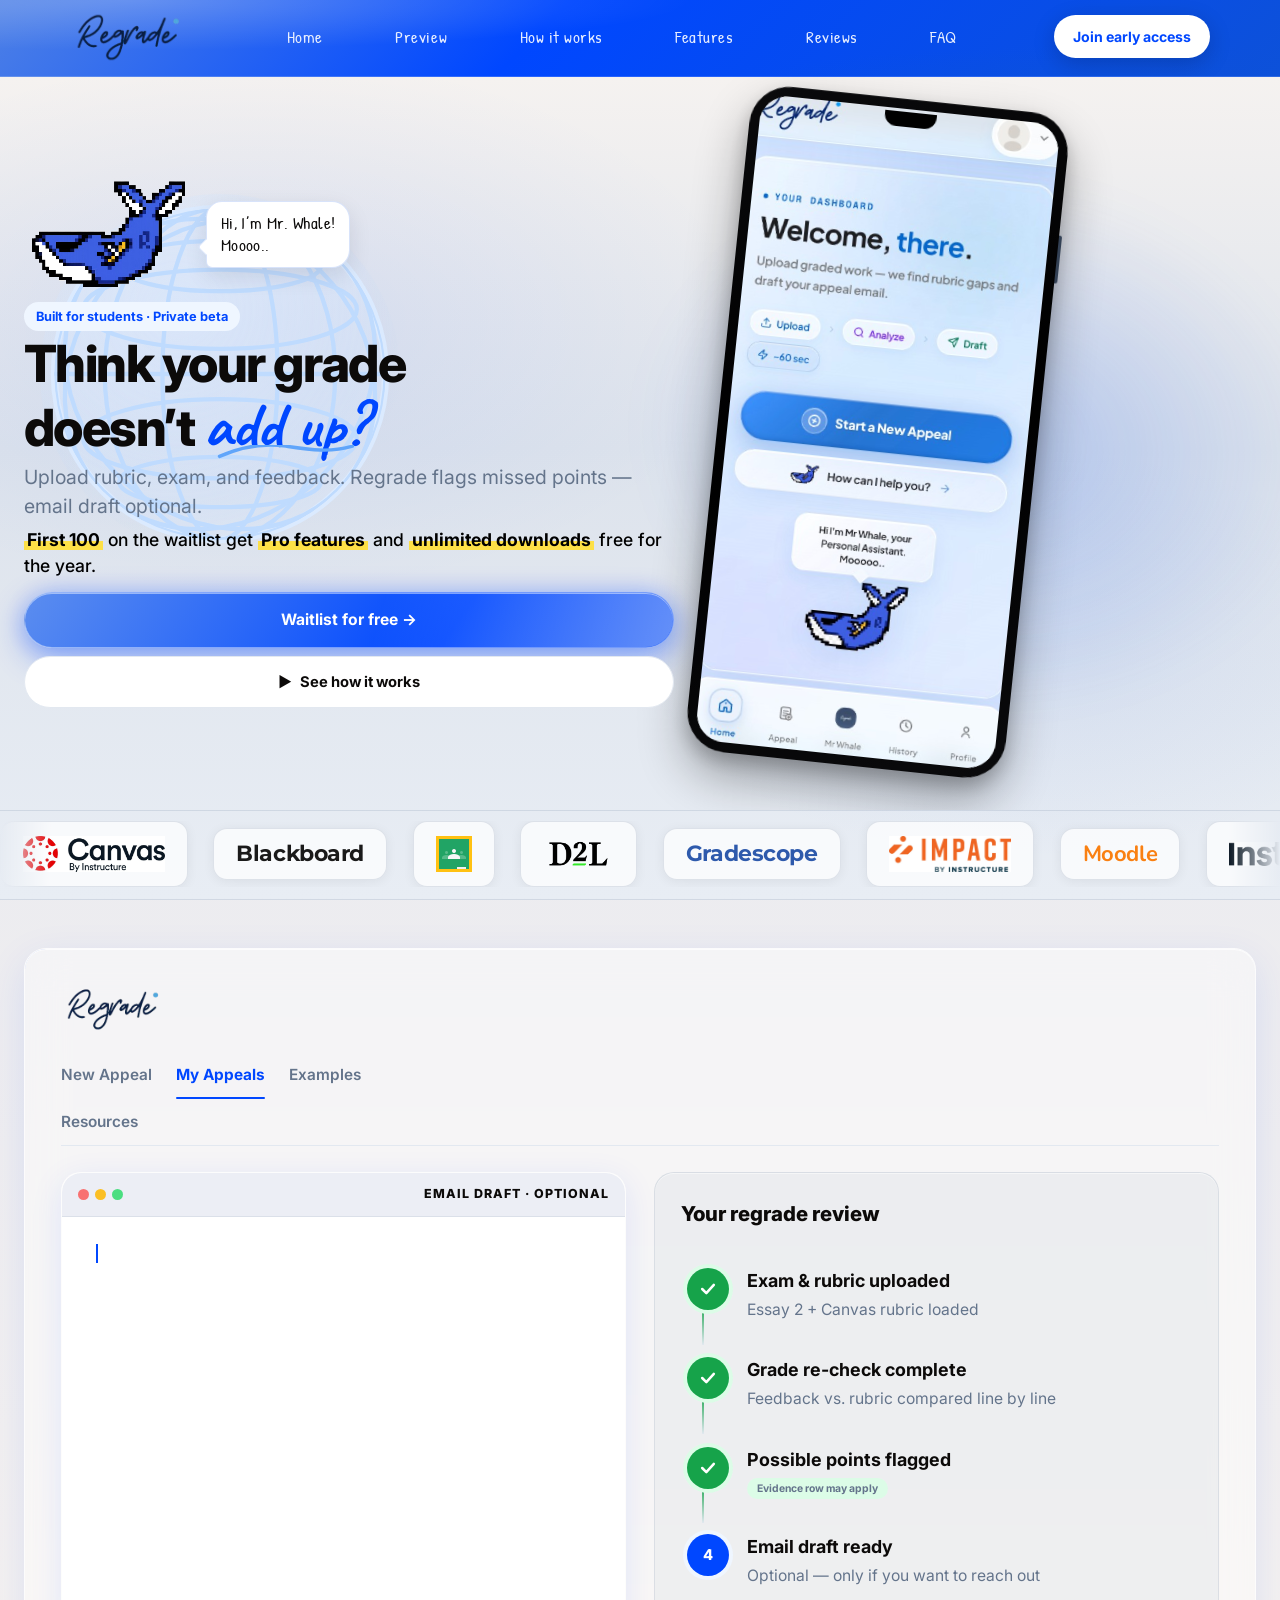
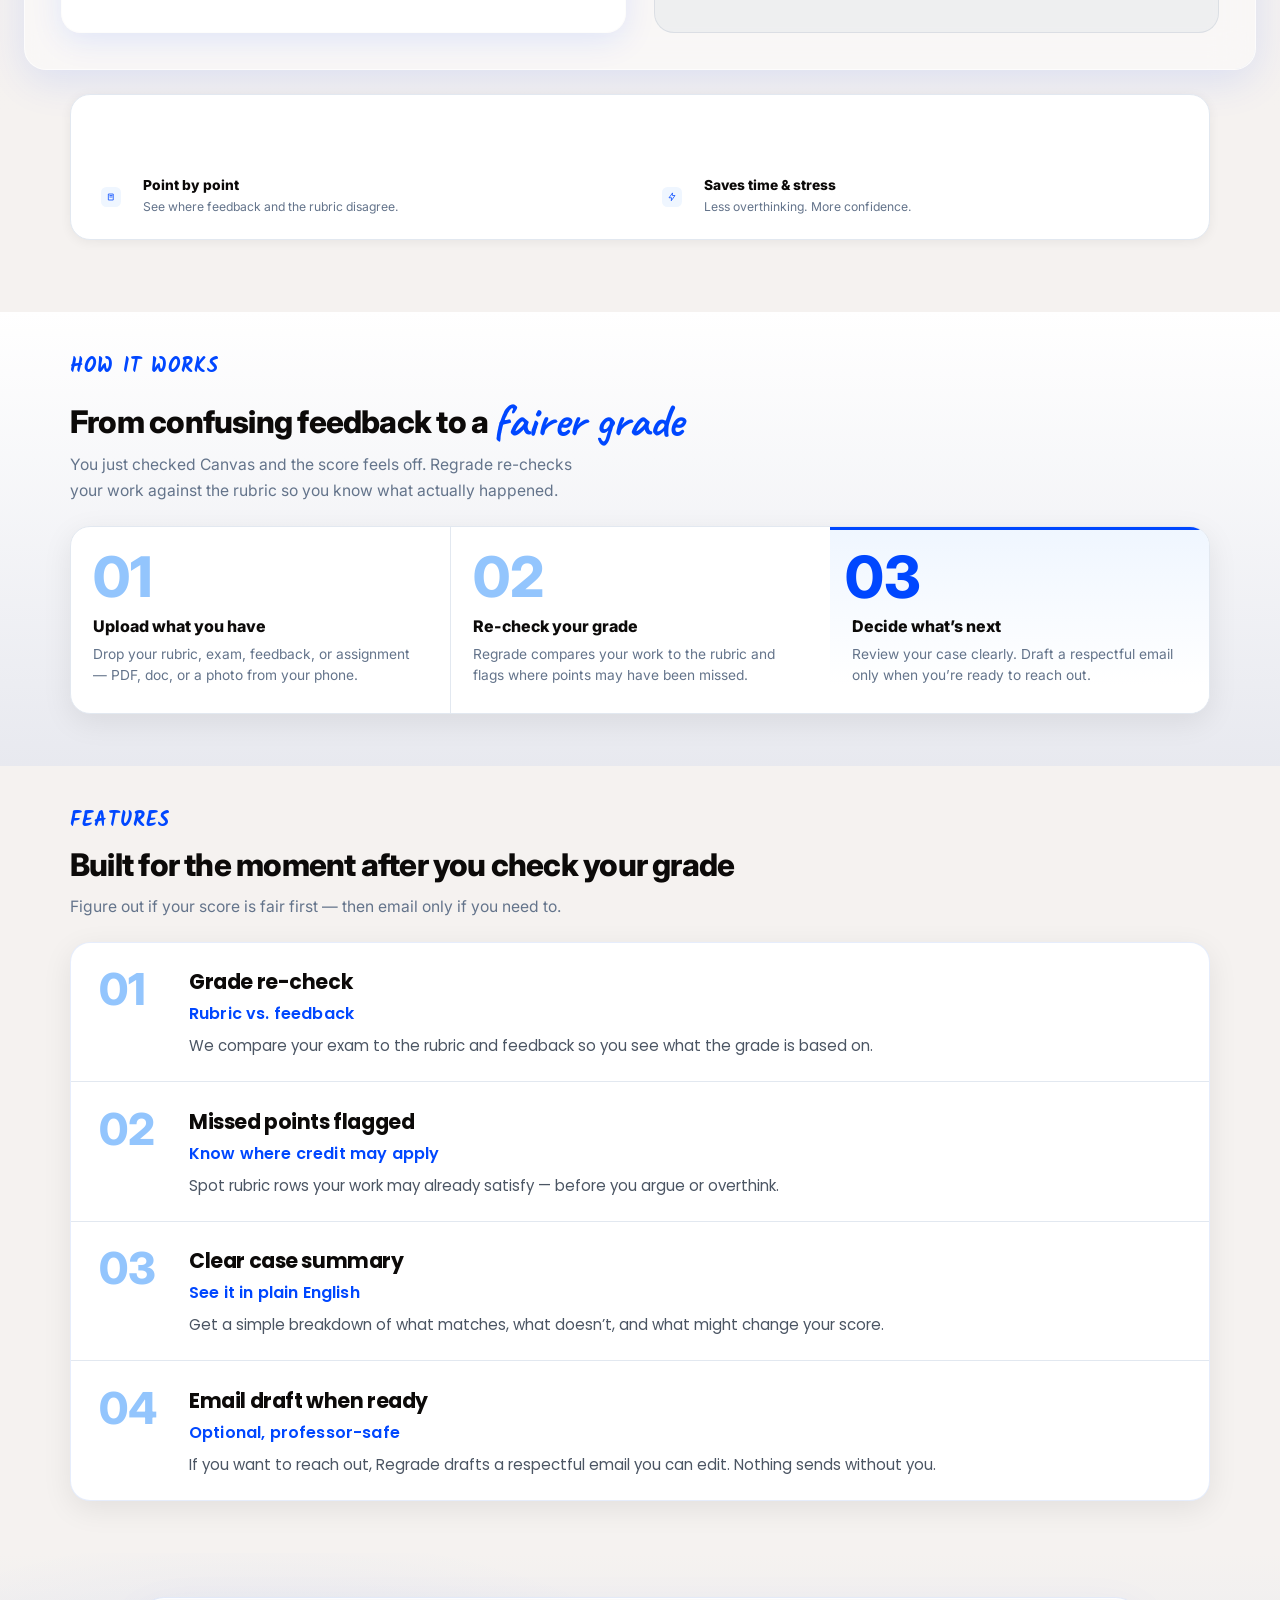
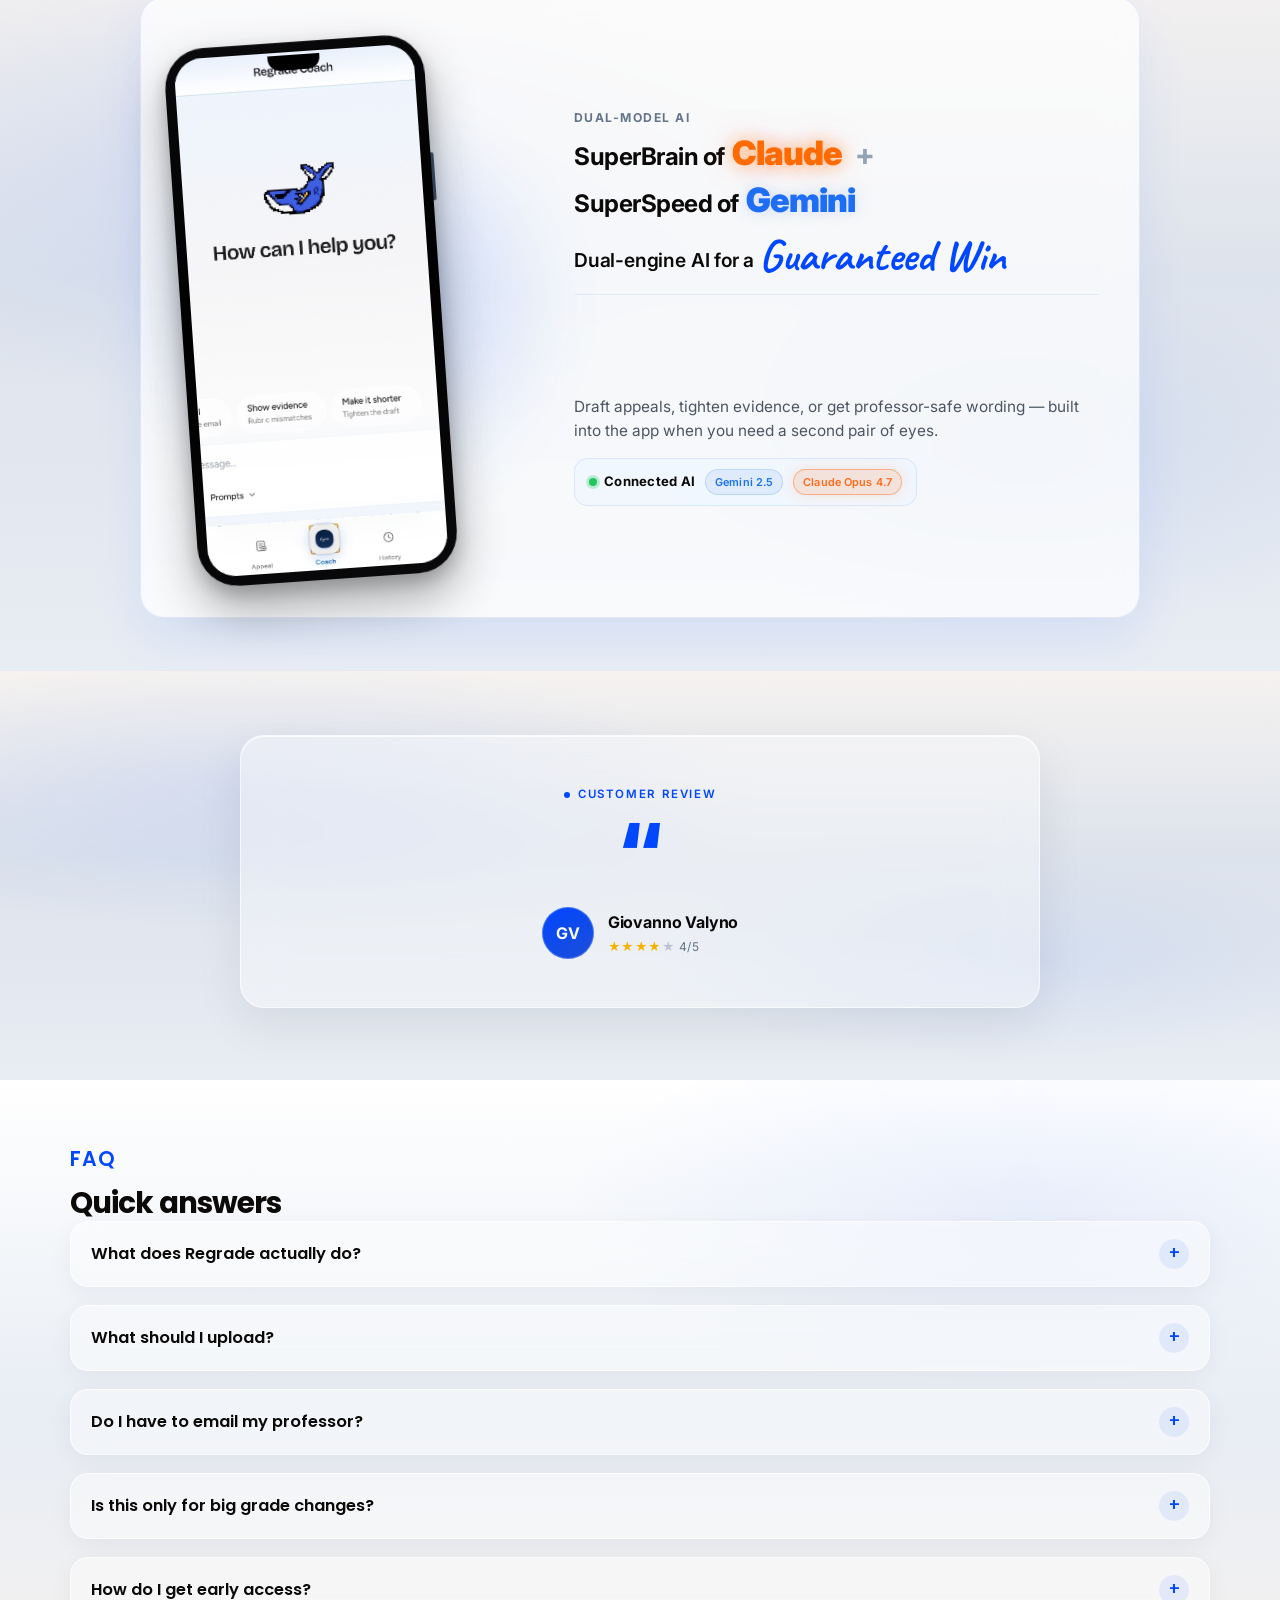
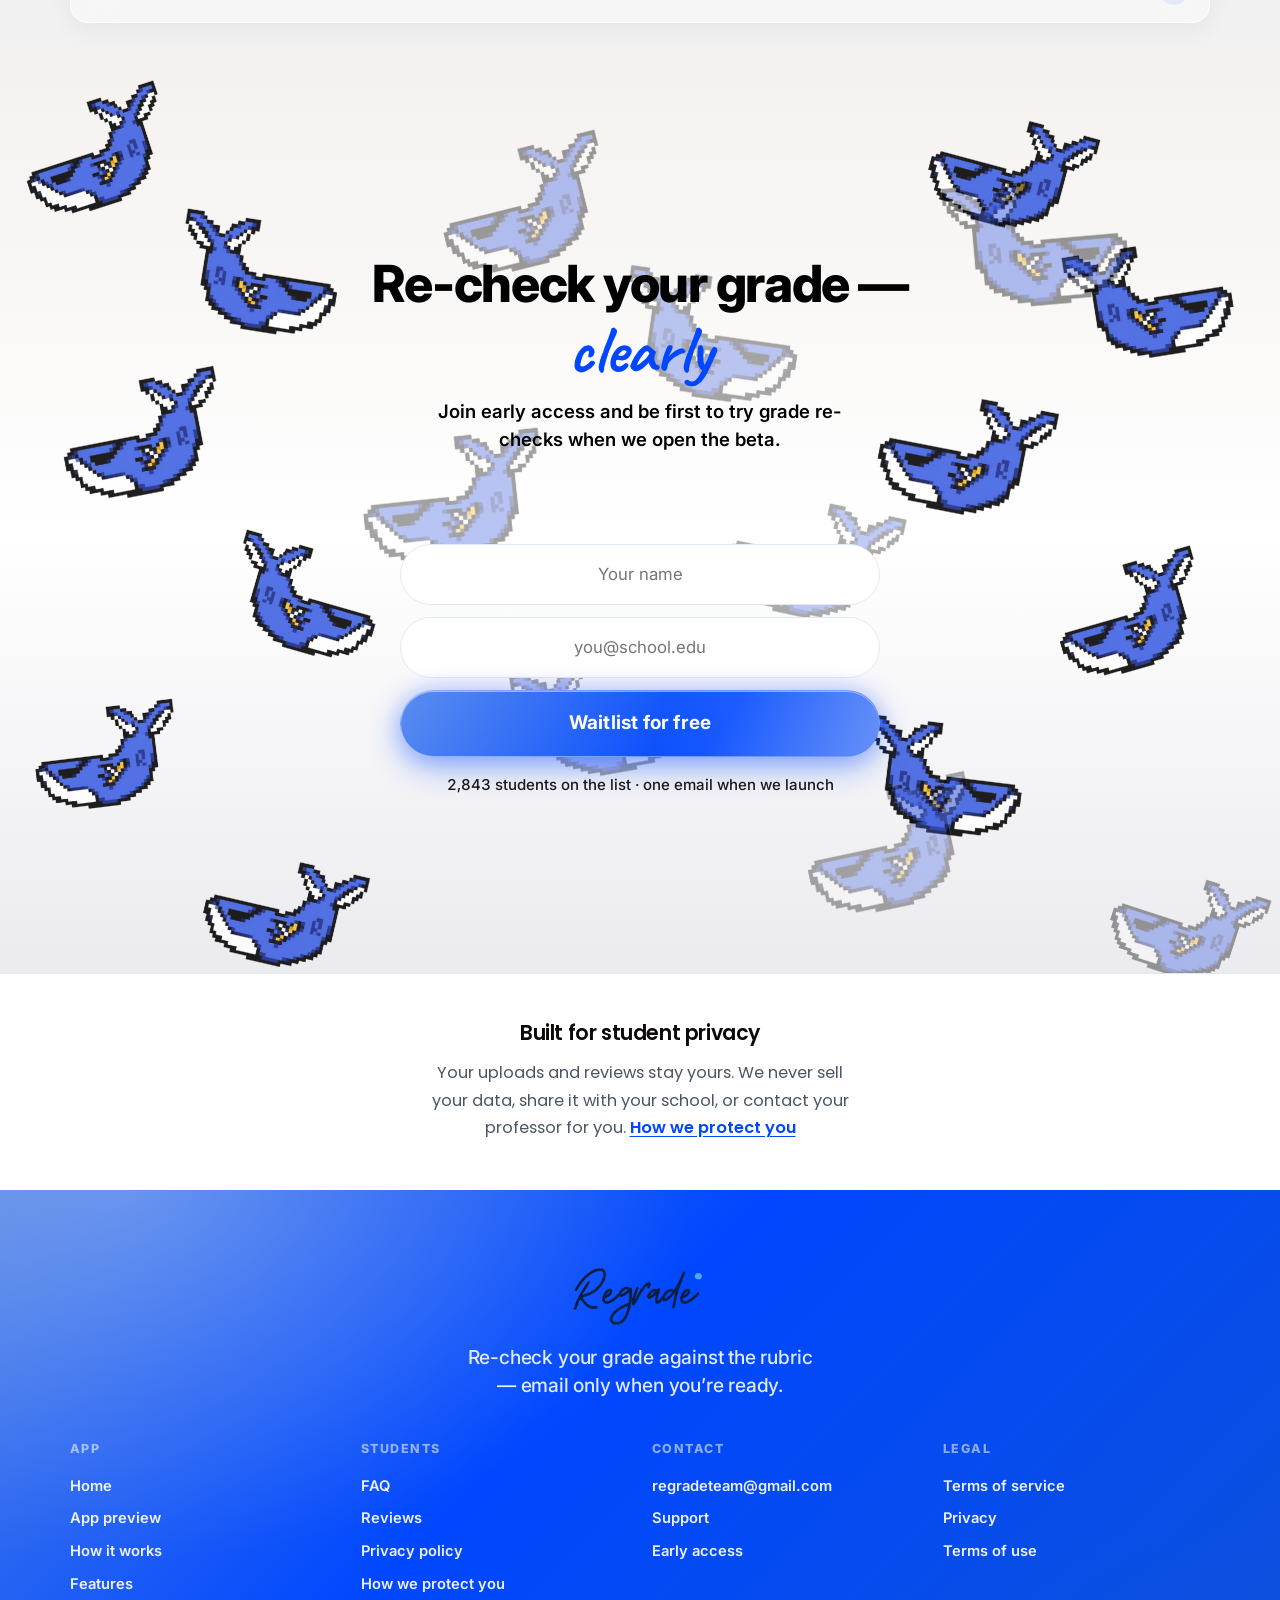
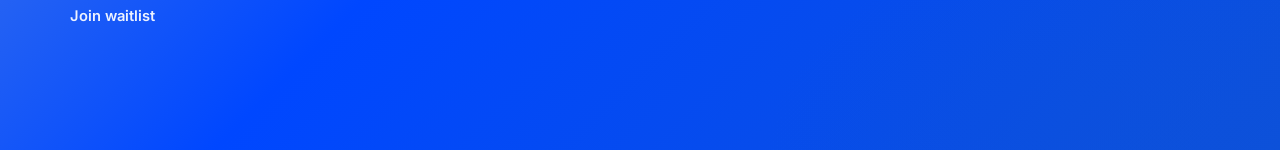
==== commit ff44e5cd: "Polish CTA whales, typography, and auto-hide header for production deploy. Restore scattered whale d" ====
--- a/index.html
+++ b/index.html
@@ -8,7 +8,7 @@
 <link rel="preconnect" href="https://fonts.googleapis.com" />
 <link rel="preconnect" href="https://fonts.gstatic.com" crossorigin />
 <link href="https://fonts.googleapis.com/css2?family=Caveat:wght@600;700&family=Inter:wght@500;600;700;800&family=Kalam:wght@400;700&family=Montserrat:wght@600;700;800&family=Nunito:wght@700;800&family=Orbitron:wght@600;700;800&family=Patrick+Hand&family=Poppins:wght@400;500;600;700&family=Roboto+Condensed:wght@700&family=Syne:wght@700;800&display=swap" rel="stylesheet" />
-<link rel="stylesheet" href="/regrade.css?v=89" />
+<link rel="stylesheet" href="/regrade.css?v=93" />
 </head>
 <body>
 
@@ -404,7 +404,27 @@
 <!-- 8. CTA -->
 <section class="block cta" id="cta">
   <div class="cta-scene">
-    <div class="cta-whales" id="ctaWhales" aria-hidden="true"></div>
+    <div class="cta-whales" id="ctaWhales" aria-hidden="true">
+      <span class="cta-whale cta-whale--static cta-whale--bob"><img src="/assets/whale-pixel.png?v=7" alt="" width="160" height="160" decoding="async" /></span>
+      <span class="cta-whale cta-whale--static cta-whale--bob"><img src="/assets/whale-pixel.png?v=7" alt="" width="160" height="160" decoding="async" /></span>
+      <span class="cta-whale cta-whale--static cta-whale--bob"><img src="/assets/whale-pixel.png?v=7" alt="" width="160" height="160" decoding="async" /></span>
+      <span class="cta-whale cta-whale--static cta-whale--bob"><img src="/assets/whale-pixel.png?v=7" alt="" width="160" height="160" decoding="async" /></span>
+      <span class="cta-whale cta-whale--static cta-whale--bob"><img src="/assets/whale-pixel.png?v=7" alt="" width="160" height="160" decoding="async" /></span>
+      <span class="cta-whale cta-whale--static cta-whale--bob"><img src="/assets/whale-pixel.png?v=7" alt="" width="160" height="160" decoding="async" /></span>
+      <span class="cta-whale cta-whale--static cta-whale--bob cta-whale--back"><img src="/assets/whale-pixel.png?v=7" alt="" width="160" height="160" decoding="async" /></span>
+      <span class="cta-whale cta-whale--static cta-whale--bob cta-whale--back"><img src="/assets/whale-pixel.png?v=7" alt="" width="160" height="160" decoding="async" /></span>
+      <span class="cta-whale cta-whale--static cta-whale--bob cta-whale--back"><img src="/assets/whale-pixel.png?v=7" alt="" width="160" height="160" decoding="async" /></span>
+      <span class="cta-whale cta-whale--static cta-whale--bob cta-whale--back"><img src="/assets/whale-pixel.png?v=7" alt="" width="160" height="160" decoding="async" /></span>
+      <span class="cta-whale cta-whale--static cta-whale--bob cta-whale--back"><img src="/assets/whale-pixel.png?v=7" alt="" width="160" height="160" decoding="async" /></span>
+      <span class="cta-whale cta-whale--static cta-whale--bob"><img src="/assets/whale-pixel.png?v=7" alt="" width="160" height="160" decoding="async" /></span>
+      <span class="cta-whale cta-whale--static cta-whale--bob"><img src="/assets/whale-pixel.png?v=7" alt="" width="160" height="160" decoding="async" /></span>
+      <span class="cta-whale cta-whale--static cta-whale--bob"><img src="/assets/whale-pixel.png?v=7" alt="" width="160" height="160" decoding="async" /></span>
+      <span class="cta-whale cta-whale--static cta-whale--bob"><img src="/assets/whale-pixel.png?v=7" alt="" width="160" height="160" decoding="async" /></span>
+      <span class="cta-whale cta-whale--static cta-whale--bob"><img src="/assets/whale-pixel.png?v=7" alt="" width="160" height="160" decoding="async" /></span>
+      <span class="cta-whale cta-whale--static cta-whale--bob"><img src="/assets/whale-pixel.png?v=7" alt="" width="160" height="160" decoding="async" /></span>
+      <span class="cta-whale cta-whale--static cta-whale--bob cta-whale--back"><img src="/assets/whale-pixel.png?v=7" alt="" width="160" height="160" decoding="async" /></span>
+      <span class="cta-whale cta-whale--static cta-whale--bob"><img src="/assets/whale-pixel.png?v=7" alt="" width="160" height="160" decoding="async" /></span>
+    </div>
     <div class="wrap center cta-content">
       <h2 class="heading reveal reveal-scale">Re-check your grade — <span class="hand-scribble-inline">clearly</span></h2>
       <p class="sub reveal reveal-up">Join early access and be first to try grade re-checks when we open the beta.</p>
--- a/regrade.css
+++ b/regrade.css
@@ -798,7 +798,7 @@
   font-size: clamp(2.1rem, 5.6vw, 2.95rem);
 }
 .cta .heading .hand-scribble-inline {
-  font-size: clamp(2.2rem, 6.1vw, 3.1rem);
+  font-size: clamp(2.8rem, 7.8vw, 4.2rem);
 }
 
 /* Type */
@@ -2038,28 +2038,61 @@
 /* CTA */
 .cta {
   padding: 0;
-  overflow: hidden;
+  overflow: visible;
   background: linear-gradient(180deg, var(--ivory) 0%, #fff 50%, rgba(77,128,230,0.06) 100%);
 }
 .cta-scene {
   position: relative;
-  padding: 56px 0 64px;
-  overflow: hidden;
+  padding: clamp(72px, 10vw, 96px) clamp(8px, 3vw, 32px) clamp(80px, 11vw, 104px);
+  overflow: visible;
   isolation: isolate;
+  min-height: clamp(520px, 72vh, 680px);
 }
 .cta-whales {
   position: absolute;
-  inset: 0;
+  inset: -28px -12px;
   z-index: 1;
   pointer-events: none;
   overflow: visible;
 }
 .cta-content {
   position: relative;
-  z-index: 3;
-}
-.cta .heading { max-width: 20ch; margin: 0 auto; }
-.cta .sub { max-width: 36ch; margin-left: auto; margin-right: auto; }
+  z-index: 5;
+  max-width: min(560px, 100%);
+}
+.cta .heading {
+  max-width: 24ch;
+  margin: 0 auto;
+  color: #000;
+  font-size: clamp(2.1rem, 5.8vw, 3.2rem);
+  line-height: 1.12;
+}
+.cta .sub {
+  max-width: 38ch;
+  margin-left: auto;
+  margin-right: auto;
+  margin-top: 16px;
+  color: #000;
+  font-size: clamp(1rem, 2.2vw, 1.16rem);
+  font-weight: 600;
+  line-height: 1.5;
+}
+.cta .waitlist-perk--cta {
+  color: #000;
+  font-size: clamp(1rem, 2.2vw, 1.16rem);
+  font-weight: 600;
+  line-height: 1.5;
+  max-width: 40ch;
+}
+.cta .waitlist-perk--cta strong {
+  color: #000;
+  font-weight: 800;
+}
+.cta .fine {
+  color: #1a1a1a;
+  font-size: clamp(0.84rem, 1.8vw, 0.94rem);
+  font-weight: 500;
+}
 .signup { margin-top: 28px; max-width: min(480px, 100%); margin-left: auto; margin-right: auto; }
 .cta-btn-crowd {
   position: relative;
@@ -2071,21 +2104,70 @@
   pointer-events: none;
   z-index: 1;
   line-height: 0;
-  opacity: 0.92;
+  opacity: var(--cta-whale-opacity, 0.88);
+}
+.cta-whale--back {
+  z-index: 0;
+  opacity: var(--cta-whale-opacity, 0.38);
 }
 .cta-whale img {
   display: block;
+  width: var(--cta-whale-size, clamp(96px, 12vw, 156px));
+  height: auto;
   background: transparent;
+  transform: rotate(var(--cta-whale-rot, 0deg)) scaleX(var(--cta-whale-flip, 1));
 }
 .cta-whale--bob {
-  animation: whale-crowd-bob 3.6s ease-in-out infinite;
-}
+  animation: whale-crowd-bob 4.2s ease-in-out infinite;
+}
+.cta-whale--static:nth-child(1)  { left: 2%;   top: -4%;  --cta-whale-size: clamp(100px, 13vw, 168px); --cta-whale-rot: -18deg; animation-delay: 0s; }
+.cta-whale--static:nth-child(2)  { left: 14%;  top: 11%;  --cta-whale-size: clamp(108px, 14vw, 176px); --cta-whale-rot: 9deg; --cta-whale-flip: -1; animation-delay: 0.4s; }
+.cta-whale--static:nth-child(3)  { left: 5%;   top: 31%;  --cta-whale-size: clamp(112px, 14.5vw, 180px); --cta-whale-rot: -11deg; animation-delay: 0.85s; }
+.cta-whale--static:nth-child(4)  { left: 18%;  top: 52%;  --cta-whale-size: clamp(104px, 13.2vw, 164px); --cta-whale-rot: 16deg; --cta-whale-flip: -1; animation-delay: 1.3s; }
+.cta-whale--static:nth-child(5)  { left: 3%;   top: 72%;  --cta-whale-size: clamp(98px, 12.5vw, 158px); --cta-whale-rot: -7deg; animation-delay: 1.75s; }
+.cta-whale--static:nth-child(6)  { left: 16%;  top: 91%;  --cta-whale-size: clamp(106px, 13.5vw, 170px); --cta-whale-rot: 13deg; animation-delay: 2.15s; }
+.cta-whale--static:nth-child(7)  { left: 34%;  top: 2%;   --cta-whale-size: clamp(118px, 15vw, 188px); --cta-whale-rot: -14deg; --cta-whale-opacity: 0.38; animation-delay: 0.25s; }
+.cta-whale--static:nth-child(8)  { left: 48%;  top: 18%;  --cta-whale-size: clamp(124px, 15.5vw, 194px); --cta-whale-rot: 8deg; --cta-whale-flip: -1; --cta-whale-opacity: 0.34; animation-delay: 0.65s; }
+.cta-whale--static:nth-child(9)  { left: 28%;  top: 38%;  --cta-whale-size: clamp(128px, 16vw, 200px); --cta-whale-rot: -6deg; --cta-whale-opacity: 0.36; animation-delay: 1.05s; }
+.cta-whale--static:nth-child(10) { left: 56%;  top: 46%;  --cta-whale-size: clamp(120px, 15vw, 186px); --cta-whale-rot: 12deg; --cta-whale-opacity: 0.32; animation-delay: 1.45s; }
+.cta-whale--static:nth-child(11) { left: 40%;  top: 66%;  --cta-whale-size: clamp(116px, 14.8vw, 182px); --cta-whale-rot: -10deg; --cta-whale-flip: -1; --cta-whale-opacity: 0.35; animation-delay: 1.9s; }
+.cta-whale--static:nth-child(12) { right: 15%; top: -2%;  --cta-whale-size: clamp(110px, 14vw, 174px); --cta-whale-rot: 15deg; animation-delay: 0.15s; }
+.cta-whale--static:nth-child(13) { right: 4%;  top: 14%;  --cta-whale-size: clamp(114px, 14.2vw, 178px); --cta-whale-rot: -9deg; --cta-whale-flip: -1; animation-delay: 0.55s; }
+.cta-whale--static:nth-child(14) { right: 18%; top: 33%;  --cta-whale-size: clamp(120px, 15vw, 186px); --cta-whale-rot: 11deg; animation-delay: 0.95s; }
+.cta-whale--static:nth-child(15) { right: 6%;  top: 54%;  --cta-whale-size: clamp(106px, 13.5vw, 166px); --cta-whale-rot: -16deg; animation-delay: 1.35s; }
+.cta-whale--static:nth-child(16) { right: 20%; top: 74%;  --cta-whale-size: clamp(112px, 14.4vw, 176px); --cta-whale-rot: 7deg; --cta-whale-flip: -1; animation-delay: 1.8s; }
+.cta-whale--static:nth-child(17) { left: 62%;  top: 82%;  --cta-whale-size: clamp(122px, 15.2vw, 190px); --cta-whale-rot: -12deg; --cta-whale-opacity: 0.33; animation-delay: 2.05s; }
+.cta-whale--static:nth-child(18) { right: 2%;  top: 93%;  --cta-whale-size: clamp(104px, 13vw, 162px); --cta-whale-rot: 18deg; animation-delay: 2.4s; }
+.cta-whale--static:nth-child(19) { right: 12%; top: 6%;  --cta-whale-size: clamp(126px, 16vw, 198px); --cta-whale-rot: -5deg; --cta-whale-flip: -1; --cta-whale-opacity: 0.4; animation-delay: 0.75s; }
 @keyframes whale-crowd-bob {
-  0%, 100% { transform: translateY(0); }
-  50% { transform: translateY(-8px); }
+  0%, 100% { transform: translateY(0) rotate(var(--cta-whale-bob-tilt, 0deg)); }
+  50% { transform: translateY(-12px) rotate(var(--cta-whale-bob-tilt, 0deg)); }
+}
+.cta-whale--static:nth-child(odd) { --cta-whale-bob-tilt: -2deg; }
+.cta-whale--static:nth-child(even) { --cta-whale-bob-tilt: 2deg; }
+@media (max-width: 900px) {
+  .cta-scene { min-height: clamp(480px, 68vh, 620px); }
+  .cta .heading { font-size: clamp(1.85rem, 5.2vw, 2.6rem); }
+  .cta .heading .hand-scribble-inline { font-size: clamp(2.35rem, 6.8vw, 3.2rem); }
+  .cta-whale--static:nth-child(8),
+  .cta-whale--static:nth-child(10),
+  .cta-whale--static:nth-child(17) {
+    display: none;
+  }
+}
+@media (max-width: 640px) {
+  .cta-whale--static:nth-child(7),
+  .cta-whale--static:nth-child(9),
+  .cta-whale--static:nth-child(11),
+  .cta-whale--static:nth-child(19) {
+    display: none;
+  }
+  .cta-whale img {
+    width: clamp(76px, 22vw, 118px);
+  }
 }
 @media (max-width: 600px) {
-  .whale-pixel--cta { width: clamp(64px, 16vw, 96px); }
+  .whale-pixel--cta { width: clamp(76px, 22vw, 118px); }
 }
 .input-wrap { position: relative; margin-bottom: 12px; }
 .signup input {
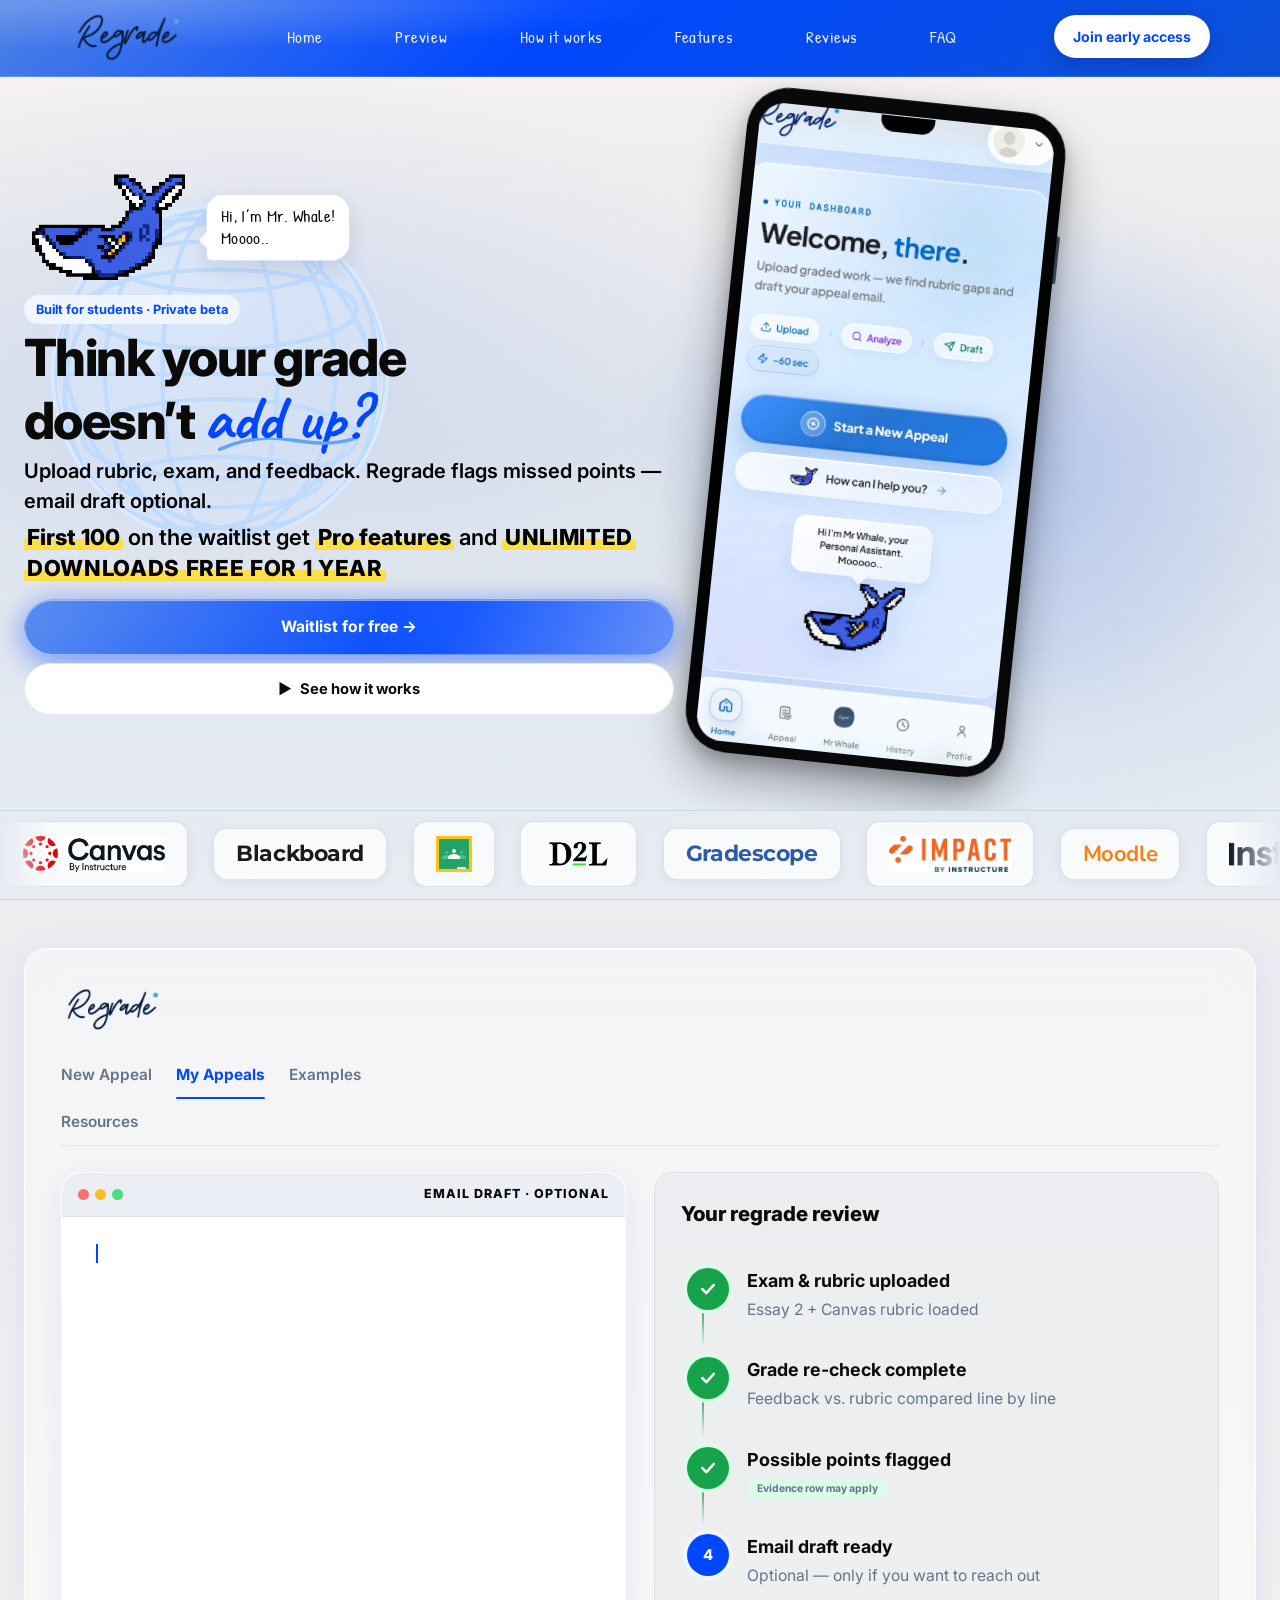
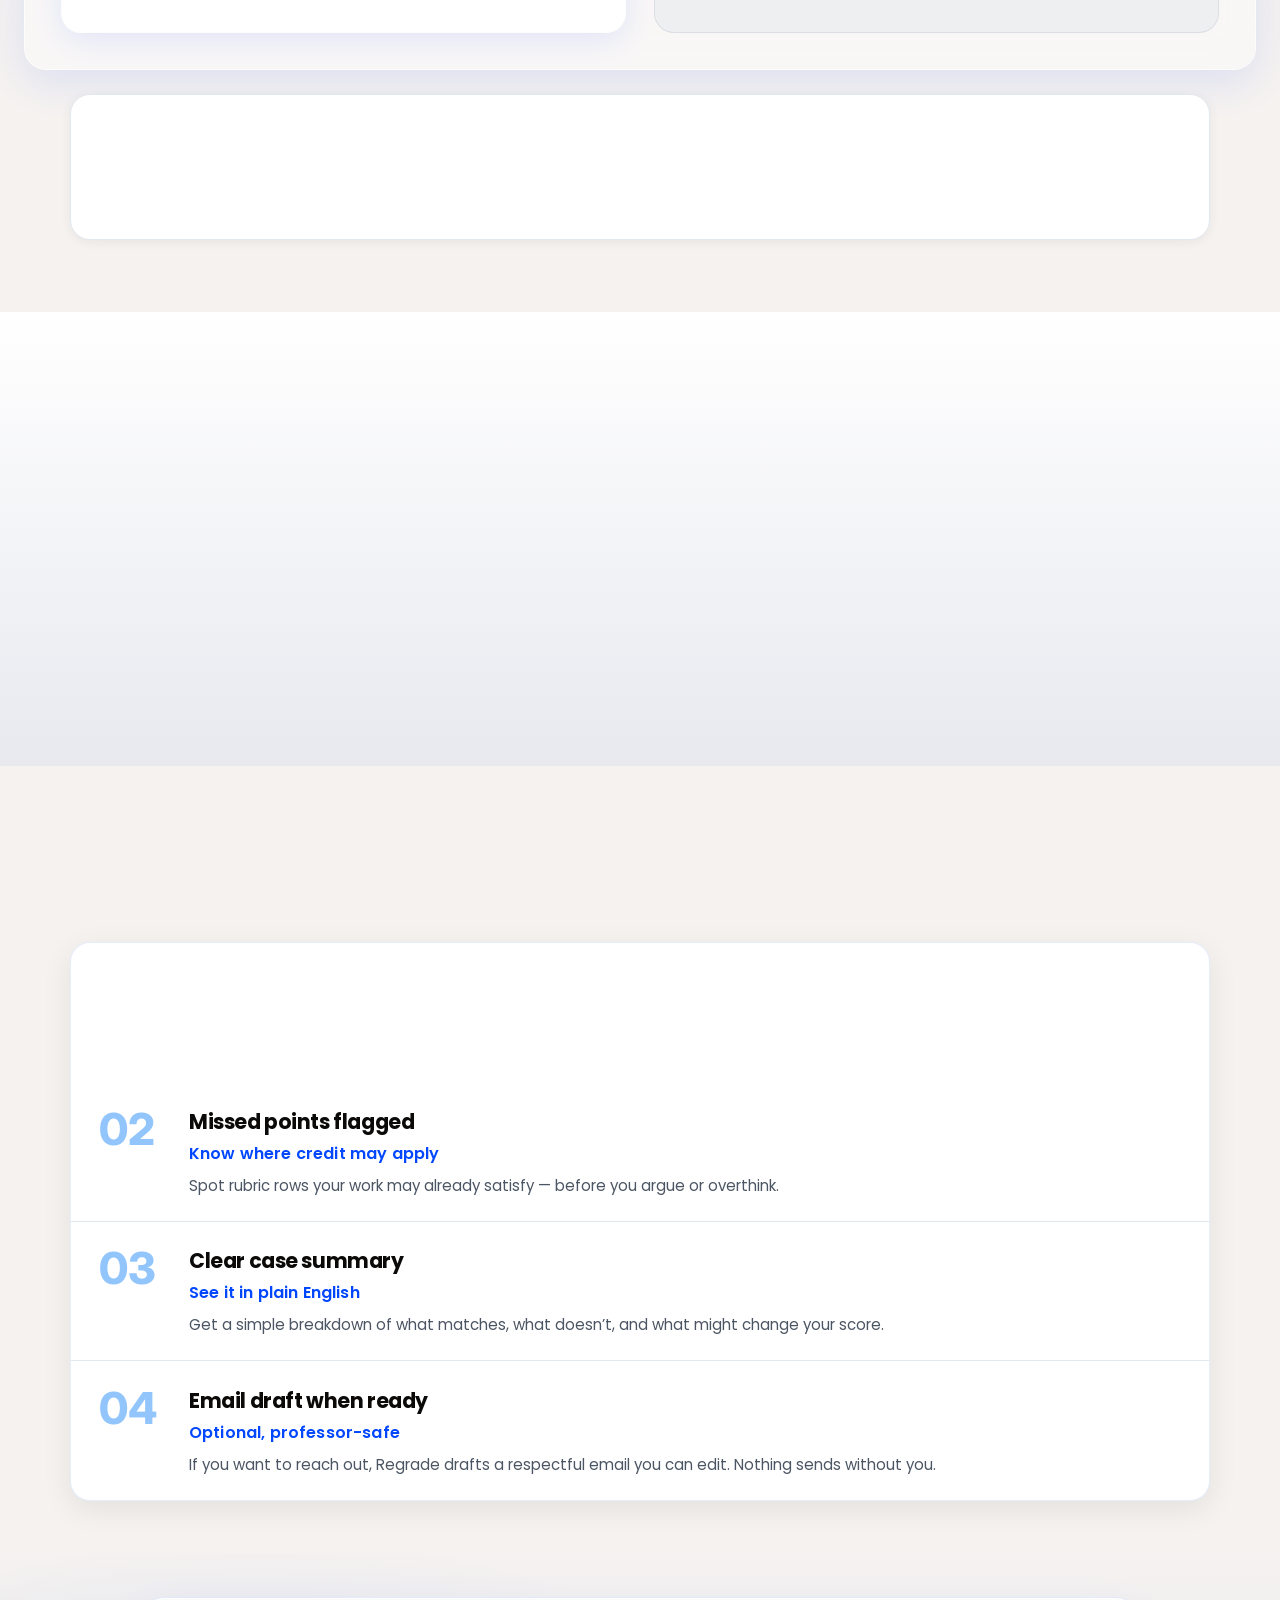
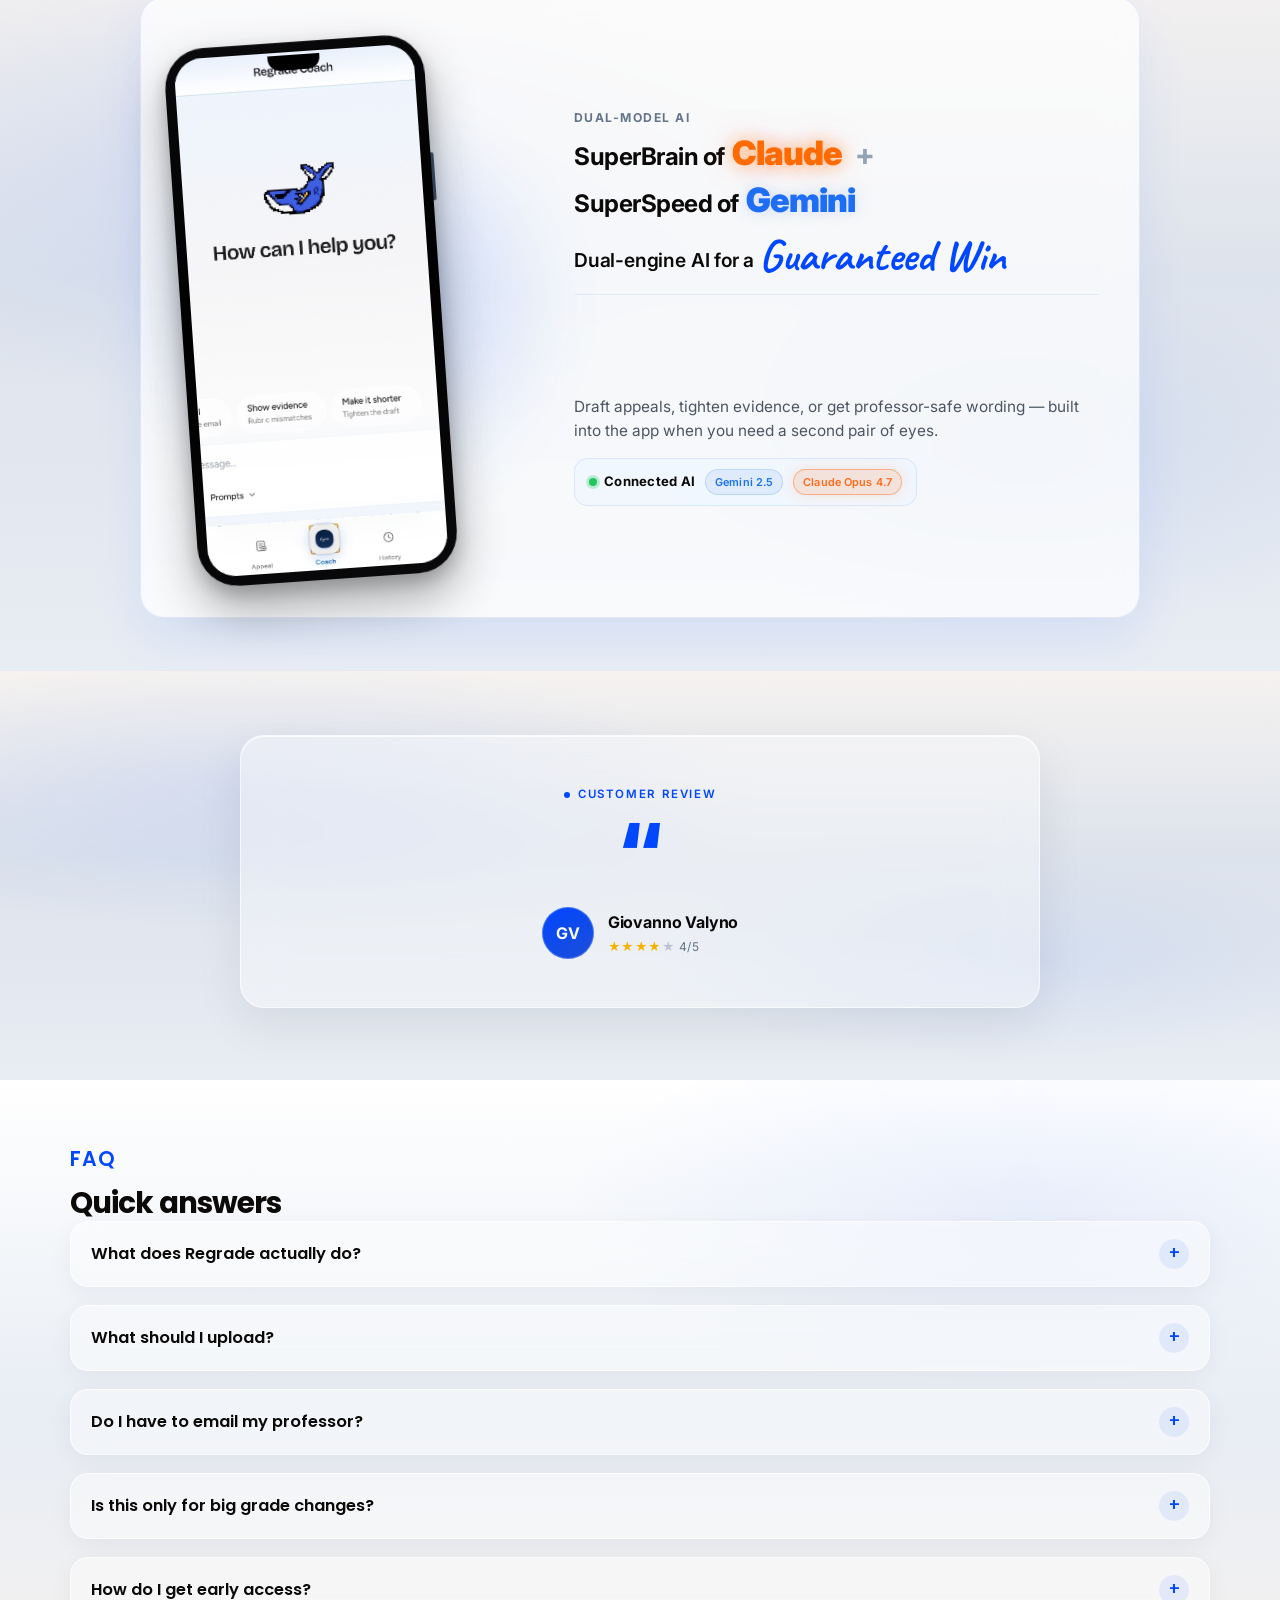
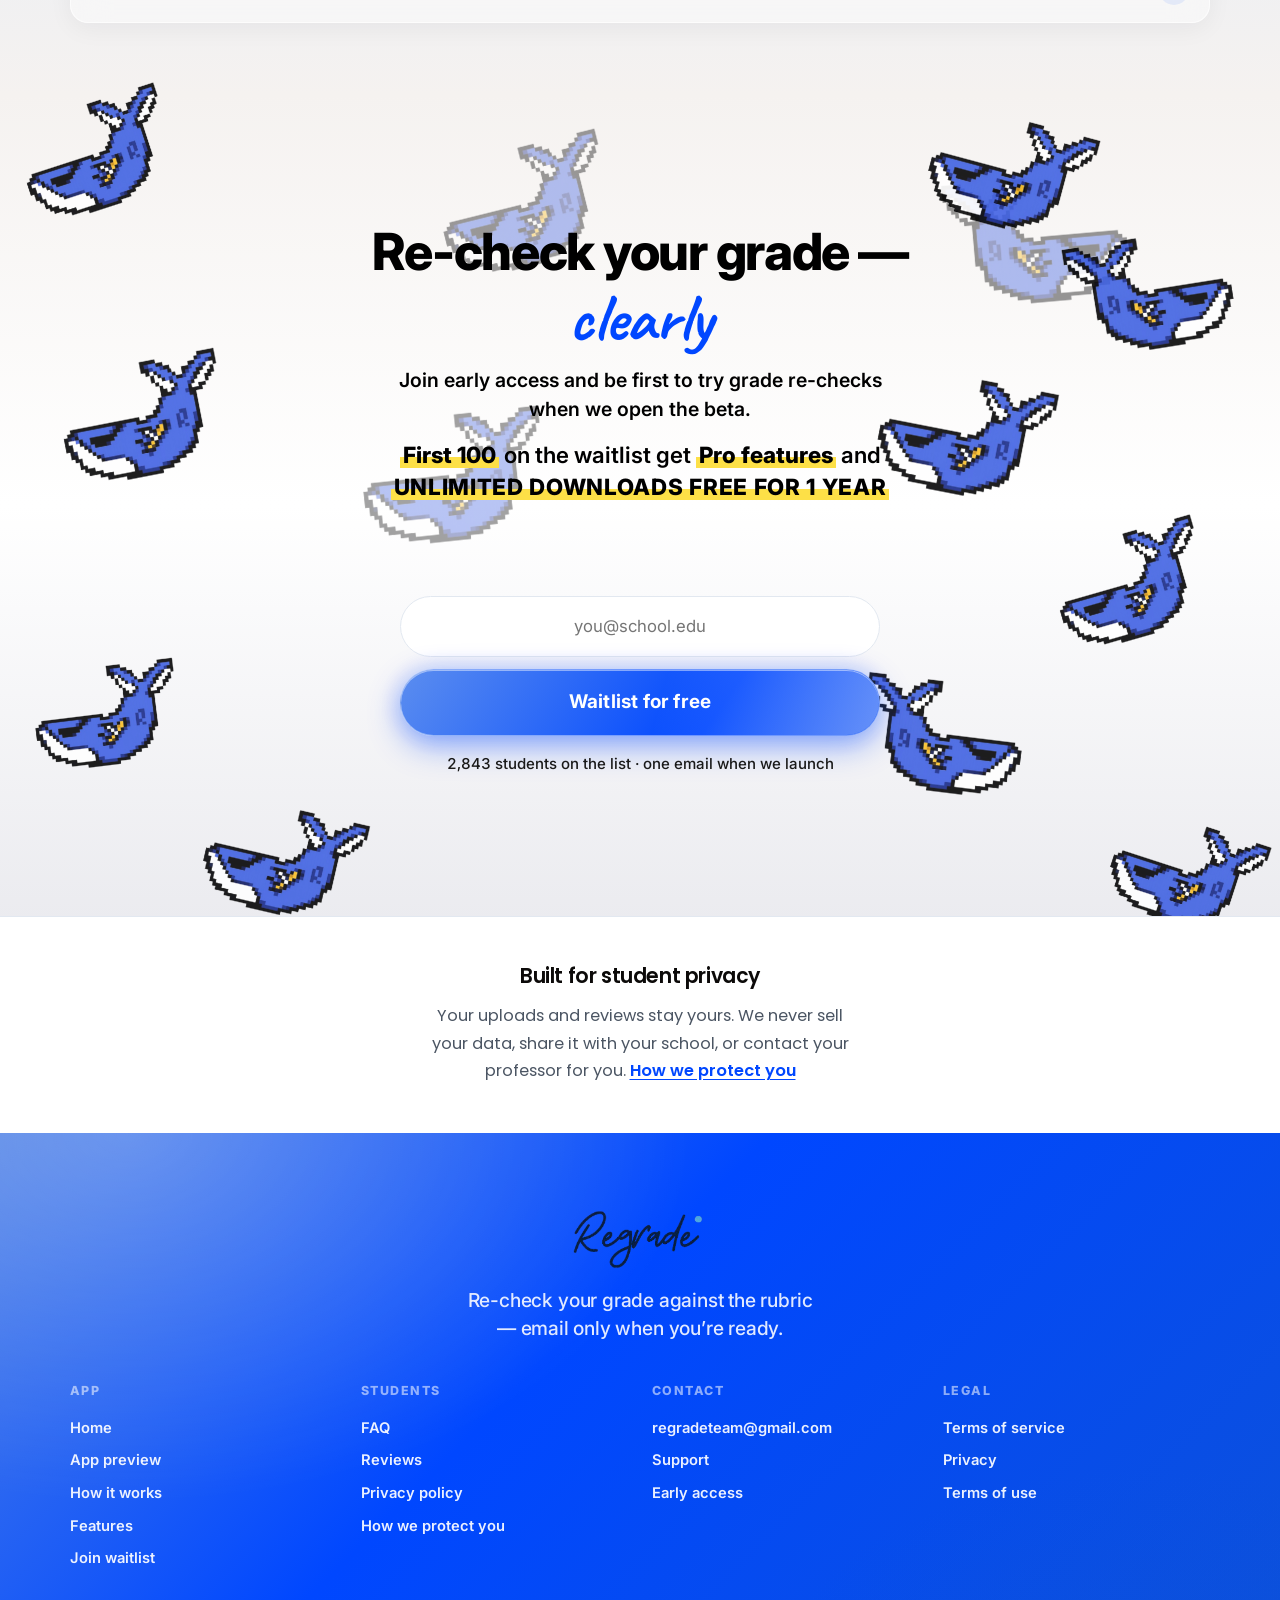
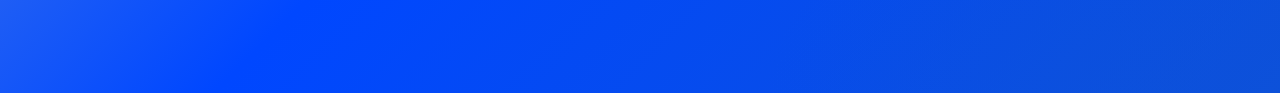
==== commit 6c18fad6: "Polish waitlist perk copy and CTA layout for clearer early-access offer. Larger perk typography, few" ====
--- a/index.html
+++ b/index.html
@@ -8,7 +8,7 @@
 <link rel="preconnect" href="https://fonts.googleapis.com" />
 <link rel="preconnect" href="https://fonts.gstatic.com" crossorigin />
 <link href="https://fonts.googleapis.com/css2?family=Caveat:wght@600;700&family=Inter:wght@500;600;700;800&family=Kalam:wght@400;700&family=Montserrat:wght@600;700;800&family=Nunito:wght@700;800&family=Orbitron:wght@600;700;800&family=Patrick+Hand&family=Poppins:wght@400;500;600;700&family=Roboto+Condensed:wght@700&family=Syne:wght@700;800&display=swap" rel="stylesheet" />
-<link rel="stylesheet" href="/regrade.css?v=93" />
+<link rel="stylesheet" href="/regrade.css?v=97" />
 </head>
 <body>
 
@@ -75,7 +75,7 @@
         <span class="reveal reveal-up d2">doesn&rsquo;t <span class="accent hand-draw">add up?</span></span>
       </h1>
       <p class="sub reveal reveal-up d3">Upload rubric, exam, and feedback. Regrade flags missed points — email draft optional.</p>
-      <p class="waitlist-perk reveal reveal-up d3b"><strong>First 100</strong> on the waitlist get <strong>Pro features</strong> and <strong>unlimited downloads</strong> free for the year.</p>
+      <p class="waitlist-perk reveal reveal-up d3b"><strong>First 100</strong> on the waitlist get <strong>Pro features</strong> and <strong class="waitlist-perk-shout">unlimited downloads free for 1 year</strong></p>
       <div class="btns hero-btns reveal reveal-up d4">
         <a class="btn btn-join btn-anim btn-hero scroll-cta" href="#cta"><span class="btn-txt">Waitlist for free →</span><span class="btn-glow-ring" aria-hidden="true"></span></a>
         <a class="btn ghost btn-anim scroll-how" href="#how"><span class="play-icon" aria-hidden="true">▶</span><span class="btn-txt">See how it works</span></a>
@@ -409,26 +409,20 @@
       <span class="cta-whale cta-whale--static cta-whale--bob"><img src="/assets/whale-pixel.png?v=7" alt="" width="160" height="160" decoding="async" /></span>
       <span class="cta-whale cta-whale--static cta-whale--bob"><img src="/assets/whale-pixel.png?v=7" alt="" width="160" height="160" decoding="async" /></span>
       <span class="cta-whale cta-whale--static cta-whale--bob"><img src="/assets/whale-pixel.png?v=7" alt="" width="160" height="160" decoding="async" /></span>
-      <span class="cta-whale cta-whale--static cta-whale--bob"><img src="/assets/whale-pixel.png?v=7" alt="" width="160" height="160" decoding="async" /></span>
-      <span class="cta-whale cta-whale--static cta-whale--bob"><img src="/assets/whale-pixel.png?v=7" alt="" width="160" height="160" decoding="async" /></span>
       <span class="cta-whale cta-whale--static cta-whale--bob cta-whale--back"><img src="/assets/whale-pixel.png?v=7" alt="" width="160" height="160" decoding="async" /></span>
       <span class="cta-whale cta-whale--static cta-whale--bob cta-whale--back"><img src="/assets/whale-pixel.png?v=7" alt="" width="160" height="160" decoding="async" /></span>
+      <span class="cta-whale cta-whale--static cta-whale--bob"><img src="/assets/whale-pixel.png?v=7" alt="" width="160" height="160" decoding="async" /></span>
+      <span class="cta-whale cta-whale--static cta-whale--bob"><img src="/assets/whale-pixel.png?v=7" alt="" width="160" height="160" decoding="async" /></span>
+      <span class="cta-whale cta-whale--static cta-whale--bob"><img src="/assets/whale-pixel.png?v=7" alt="" width="160" height="160" decoding="async" /></span>
+      <span class="cta-whale cta-whale--static cta-whale--bob"><img src="/assets/whale-pixel.png?v=7" alt="" width="160" height="160" decoding="async" /></span>
+      <span class="cta-whale cta-whale--static cta-whale--bob"><img src="/assets/whale-pixel.png?v=7" alt="" width="160" height="160" decoding="async" /></span>
+      <span class="cta-whale cta-whale--static cta-whale--bob"><img src="/assets/whale-pixel.png?v=7" alt="" width="160" height="160" decoding="async" /></span>
       <span class="cta-whale cta-whale--static cta-whale--bob cta-whale--back"><img src="/assets/whale-pixel.png?v=7" alt="" width="160" height="160" decoding="async" /></span>
-      <span class="cta-whale cta-whale--static cta-whale--bob cta-whale--back"><img src="/assets/whale-pixel.png?v=7" alt="" width="160" height="160" decoding="async" /></span>
-      <span class="cta-whale cta-whale--static cta-whale--bob cta-whale--back"><img src="/assets/whale-pixel.png?v=7" alt="" width="160" height="160" decoding="async" /></span>
-      <span class="cta-whale cta-whale--static cta-whale--bob"><img src="/assets/whale-pixel.png?v=7" alt="" width="160" height="160" decoding="async" /></span>
-      <span class="cta-whale cta-whale--static cta-whale--bob"><img src="/assets/whale-pixel.png?v=7" alt="" width="160" height="160" decoding="async" /></span>
-      <span class="cta-whale cta-whale--static cta-whale--bob"><img src="/assets/whale-pixel.png?v=7" alt="" width="160" height="160" decoding="async" /></span>
-      <span class="cta-whale cta-whale--static cta-whale--bob"><img src="/assets/whale-pixel.png?v=7" alt="" width="160" height="160" decoding="async" /></span>
-      <span class="cta-whale cta-whale--static cta-whale--bob"><img src="/assets/whale-pixel.png?v=7" alt="" width="160" height="160" decoding="async" /></span>
-      <span class="cta-whale cta-whale--static cta-whale--bob"><img src="/assets/whale-pixel.png?v=7" alt="" width="160" height="160" decoding="async" /></span>
-      <span class="cta-whale cta-whale--static cta-whale--bob cta-whale--back"><img src="/assets/whale-pixel.png?v=7" alt="" width="160" height="160" decoding="async" /></span>
-      <span class="cta-whale cta-whale--static cta-whale--bob"><img src="/assets/whale-pixel.png?v=7" alt="" width="160" height="160" decoding="async" /></span>
     </div>
     <div class="wrap center cta-content">
       <h2 class="heading reveal reveal-scale">Re-check your grade — <span class="hand-scribble-inline">clearly</span></h2>
       <p class="sub reveal reveal-up">Join early access and be first to try grade re-checks when we open the beta.</p>
-      <p class="waitlist-perk waitlist-perk--cta reveal reveal-up"><strong>First 100</strong> on the waitlist get <strong>Pro features</strong> and <strong>unlimited downloads</strong> free for the year.</p>
+      <p class="waitlist-perk waitlist-perk--cta reveal reveal-up"><strong>First 100</strong> on the waitlist get <strong>Pro features</strong> and <strong class="waitlist-perk-shout">unlimited downloads free for 1 year</strong></p>
       <form class="signup reveal reveal-up" id="signup" novalidate>
         <div class="input-wrap">
           <input type="text" name="name" id="signupName" placeholder="Your name" required aria-label="Your name" autocomplete="name" />
--- a/regrade.css
+++ b/regrade.css
@@ -500,7 +500,9 @@
 .block.hero .title { font-size: clamp(1.65rem, 6.5vw, 2.2rem); }
 .block.hero .sub {
   margin-top: 6px;
-  font-size: clamp(0.92rem, 2.4vw, 1.08rem);
+  font-size: clamp(1rem, 2.6vw, 1.14rem);
+  font-weight: 600;
+  color: #000;
   line-height: 1.5;
   max-width: none;
 }
@@ -513,14 +515,24 @@
   padding: 0;
   color: #000;
   opacity: 1;
-  font-size: calc(clamp(0.88rem, 2.3vw, 1.04rem) + 0.5px);
-  font-weight: 500;
-  line-height: 1.45;
+  font-size: clamp(1.22rem, 3.4vw, 1.44rem);
+  font-weight: 600;
+  line-height: 1.42;
   max-width: none;
 }
 .block.hero .waitlist-perk strong {
   color: #000;
   opacity: 1;
+  font-weight: 800;
+  background: linear-gradient(180deg, transparent 58%, #fde047 58%);
+  padding: 0 3px;
+  box-decoration-break: clone;
+  -webkit-box-decoration-break: clone;
+}
+.waitlist-perk-shout {
+  text-transform: uppercase;
+  letter-spacing: 0.03em;
+  font-weight: 800;
 }
 
 /* Hero visual — phone right */
@@ -649,8 +661,19 @@
   z-index: 3;
   pointer-events: none;
 }
+.hero-phone .phone-frame {
+  padding: 14px 11px 10px;
+  border-radius: 38px;
+}
+.hero-phone .phone-notch {
+  top: 15px;
+  width: 52px;
+  height: 15px;
+  border-radius: 0 0 13px 13px;
+}
 .hero-phone .phone-screen {
   background: #f4f6fb;
+  border-radius: 26px;
 }
 .hero-phone .phone-screen img {
   filter: none;
@@ -2043,10 +2066,10 @@
 }
 .cta-scene {
   position: relative;
-  padding: clamp(72px, 10vw, 96px) clamp(8px, 3vw, 32px) clamp(80px, 11vw, 104px);
+  padding: clamp(44px, 5.5vw, 64px) clamp(8px, 3vw, 32px) clamp(48px, 6vw, 68px);
   overflow: visible;
   isolation: isolate;
-  min-height: clamp(520px, 72vh, 680px);
+  min-height: clamp(380px, 54vh, 520px);
 }
 .cta-whales {
   position: absolute;
@@ -2068,25 +2091,29 @@
   line-height: 1.12;
 }
 .cta .sub {
-  max-width: 38ch;
+  max-width: 40ch;
   margin-left: auto;
   margin-right: auto;
   margin-top: 16px;
   color: #000;
-  font-size: clamp(1rem, 2.2vw, 1.16rem);
+  font-size: clamp(1.06rem, 2.4vw, 1.22rem);
   font-weight: 600;
   line-height: 1.5;
 }
 .cta .waitlist-perk--cta {
   color: #000;
-  font-size: clamp(1rem, 2.2vw, 1.16rem);
+  font-size: clamp(1.2rem, 3.2vw, 1.4rem);
   font-weight: 600;
-  line-height: 1.5;
-  max-width: 40ch;
+  line-height: 1.42;
+  max-width: 46ch;
 }
 .cta .waitlist-perk--cta strong {
   color: #000;
   font-weight: 800;
+  background: linear-gradient(180deg, transparent 58%, #fde047 58%);
+  padding: 0 3px;
+  box-decoration-break: clone;
+  -webkit-box-decoration-break: clone;
 }
 .cta .fine {
   color: #1a1a1a;
@@ -2121,24 +2148,18 @@
   animation: whale-crowd-bob 4.2s ease-in-out infinite;
 }
 .cta-whale--static:nth-child(1)  { left: 2%;   top: -4%;  --cta-whale-size: clamp(100px, 13vw, 168px); --cta-whale-rot: -18deg; animation-delay: 0s; }
-.cta-whale--static:nth-child(2)  { left: 14%;  top: 11%;  --cta-whale-size: clamp(108px, 14vw, 176px); --cta-whale-rot: 9deg; --cta-whale-flip: -1; animation-delay: 0.4s; }
-.cta-whale--static:nth-child(3)  { left: 5%;   top: 31%;  --cta-whale-size: clamp(112px, 14.5vw, 180px); --cta-whale-rot: -11deg; animation-delay: 0.85s; }
-.cta-whale--static:nth-child(4)  { left: 18%;  top: 52%;  --cta-whale-size: clamp(104px, 13.2vw, 164px); --cta-whale-rot: 16deg; --cta-whale-flip: -1; animation-delay: 1.3s; }
-.cta-whale--static:nth-child(5)  { left: 3%;   top: 72%;  --cta-whale-size: clamp(98px, 12.5vw, 158px); --cta-whale-rot: -7deg; animation-delay: 1.75s; }
-.cta-whale--static:nth-child(6)  { left: 16%;  top: 91%;  --cta-whale-size: clamp(106px, 13.5vw, 170px); --cta-whale-rot: 13deg; animation-delay: 2.15s; }
-.cta-whale--static:nth-child(7)  { left: 34%;  top: 2%;   --cta-whale-size: clamp(118px, 15vw, 188px); --cta-whale-rot: -14deg; --cta-whale-opacity: 0.38; animation-delay: 0.25s; }
-.cta-whale--static:nth-child(8)  { left: 48%;  top: 18%;  --cta-whale-size: clamp(124px, 15.5vw, 194px); --cta-whale-rot: 8deg; --cta-whale-flip: -1; --cta-whale-opacity: 0.34; animation-delay: 0.65s; }
-.cta-whale--static:nth-child(9)  { left: 28%;  top: 38%;  --cta-whale-size: clamp(128px, 16vw, 200px); --cta-whale-rot: -6deg; --cta-whale-opacity: 0.36; animation-delay: 1.05s; }
-.cta-whale--static:nth-child(10) { left: 56%;  top: 46%;  --cta-whale-size: clamp(120px, 15vw, 186px); --cta-whale-rot: 12deg; --cta-whale-opacity: 0.32; animation-delay: 1.45s; }
-.cta-whale--static:nth-child(11) { left: 40%;  top: 66%;  --cta-whale-size: clamp(116px, 14.8vw, 182px); --cta-whale-rot: -10deg; --cta-whale-flip: -1; --cta-whale-opacity: 0.35; animation-delay: 1.9s; }
-.cta-whale--static:nth-child(12) { right: 15%; top: -2%;  --cta-whale-size: clamp(110px, 14vw, 174px); --cta-whale-rot: 15deg; animation-delay: 0.15s; }
-.cta-whale--static:nth-child(13) { right: 4%;  top: 14%;  --cta-whale-size: clamp(114px, 14.2vw, 178px); --cta-whale-rot: -9deg; --cta-whale-flip: -1; animation-delay: 0.55s; }
-.cta-whale--static:nth-child(14) { right: 18%; top: 33%;  --cta-whale-size: clamp(120px, 15vw, 186px); --cta-whale-rot: 11deg; animation-delay: 0.95s; }
-.cta-whale--static:nth-child(15) { right: 6%;  top: 54%;  --cta-whale-size: clamp(106px, 13.5vw, 166px); --cta-whale-rot: -16deg; animation-delay: 1.35s; }
-.cta-whale--static:nth-child(16) { right: 20%; top: 74%;  --cta-whale-size: clamp(112px, 14.4vw, 176px); --cta-whale-rot: 7deg; --cta-whale-flip: -1; animation-delay: 1.8s; }
-.cta-whale--static:nth-child(17) { left: 62%;  top: 82%;  --cta-whale-size: clamp(122px, 15.2vw, 190px); --cta-whale-rot: -12deg; --cta-whale-opacity: 0.33; animation-delay: 2.05s; }
-.cta-whale--static:nth-child(18) { right: 2%;  top: 93%;  --cta-whale-size: clamp(104px, 13vw, 162px); --cta-whale-rot: 18deg; animation-delay: 2.4s; }
-.cta-whale--static:nth-child(19) { right: 12%; top: 6%;  --cta-whale-size: clamp(126px, 16vw, 198px); --cta-whale-rot: -5deg; --cta-whale-flip: -1; --cta-whale-opacity: 0.4; animation-delay: 0.75s; }
+.cta-whale--static:nth-child(2)  { left: 5%;   top: 31%;  --cta-whale-size: clamp(112px, 14.5vw, 180px); --cta-whale-rot: -11deg; animation-delay: 0.5s; }
+.cta-whale--static:nth-child(3)  { left: 3%;   top: 72%;  --cta-whale-size: clamp(98px, 12.5vw, 158px); --cta-whale-rot: -7deg; animation-delay: 1s; }
+.cta-whale--static:nth-child(4)  { left: 16%;  top: 91%;  --cta-whale-size: clamp(106px, 13.5vw, 170px); --cta-whale-rot: 13deg; animation-delay: 1.5s; }
+.cta-whale--static:nth-child(5)  { left: 34%;  top: 2%;   --cta-whale-size: clamp(118px, 15vw, 188px); --cta-whale-rot: -14deg; --cta-whale-opacity: 0.38; animation-delay: 0.25s; }
+.cta-whale--static:nth-child(6)  { left: 28%;  top: 38%;  --cta-whale-size: clamp(128px, 16vw, 200px); --cta-whale-rot: -6deg; --cta-whale-opacity: 0.36; animation-delay: 0.9s; }
+.cta-whale--static:nth-child(7)  { right: 15%; top: -2%;  --cta-whale-size: clamp(110px, 14vw, 174px); --cta-whale-rot: 15deg; animation-delay: 0.15s; }
+.cta-whale--static:nth-child(8)  { right: 4%;  top: 14%;  --cta-whale-size: clamp(114px, 14.2vw, 178px); --cta-whale-rot: -9deg; --cta-whale-flip: -1; animation-delay: 0.55s; }
+.cta-whale--static:nth-child(9)  { right: 18%; top: 33%;  --cta-whale-size: clamp(120px, 15vw, 186px); --cta-whale-rot: 11deg; animation-delay: 0.95s; }
+.cta-whale--static:nth-child(10) { right: 6%;  top: 54%;  --cta-whale-size: clamp(106px, 13.5vw, 166px); --cta-whale-rot: -16deg; animation-delay: 1.35s; }
+.cta-whale--static:nth-child(11) { right: 20%; top: 74%;  --cta-whale-size: clamp(112px, 14.4vw, 176px); --cta-whale-rot: 7deg; --cta-whale-flip: -1; animation-delay: 1.8s; }
+.cta-whale--static:nth-child(12) { right: 2%;  top: 93%;  --cta-whale-size: clamp(104px, 13vw, 162px); --cta-whale-rot: 18deg; animation-delay: 2.2s; }
+.cta-whale--static:nth-child(13) { right: 12%; top: 6%;  --cta-whale-size: clamp(126px, 16vw, 198px); --cta-whale-rot: -5deg; --cta-whale-flip: -1; --cta-whale-opacity: 0.4; animation-delay: 0.75s; }
 @keyframes whale-crowd-bob {
   0%, 100% { transform: translateY(0) rotate(var(--cta-whale-bob-tilt, 0deg)); }
   50% { transform: translateY(-12px) rotate(var(--cta-whale-bob-tilt, 0deg)); }
@@ -2146,20 +2167,16 @@
 .cta-whale--static:nth-child(odd) { --cta-whale-bob-tilt: -2deg; }
 .cta-whale--static:nth-child(even) { --cta-whale-bob-tilt: 2deg; }
 @media (max-width: 900px) {
-  .cta-scene { min-height: clamp(480px, 68vh, 620px); }
+  .cta-scene { min-height: clamp(360px, 52vh, 480px); }
   .cta .heading { font-size: clamp(1.85rem, 5.2vw, 2.6rem); }
   .cta .heading .hand-scribble-inline { font-size: clamp(2.35rem, 6.8vw, 3.2rem); }
-  .cta-whale--static:nth-child(8),
-  .cta-whale--static:nth-child(10),
-  .cta-whale--static:nth-child(17) {
+  .cta-whale--static:nth-child(6) {
     display: none;
   }
 }
 @media (max-width: 640px) {
-  .cta-whale--static:nth-child(7),
-  .cta-whale--static:nth-child(9),
-  .cta-whale--static:nth-child(11),
-  .cta-whale--static:nth-child(19) {
+  .cta-whale--static:nth-child(5),
+  .cta-whale--static:nth-child(13) {
     display: none;
   }
   .cta-whale img {
@@ -2416,9 +2433,18 @@
     padding: 10px;
     border-radius: 40px;
   }
+  .hero-phone .phone-frame {
+    padding: 16px 12px 11px;
+    border-radius: 42px;
+  }
+  .hero-phone .phone-notch {
+    top: 17px;
+    width: 54px;
+    height: 16px;
+  }
   .block.hero .title { font-size: clamp(2.55rem, 4.5vw, 3.4rem); }
-  .block.hero .sub { font-size: clamp(1.02rem, 1.6vw, 1.22rem); }
-  .block.hero .waitlist-perk { font-size: clamp(0.96rem, 1.4vw, 1.1rem); }
+  .block.hero .sub { font-size: clamp(1.06rem, 1.7vw, 1.26rem); }
+  .block.hero .waitlist-perk { font-size: clamp(1.22rem, 2.2vw, 1.38rem); }
   .block.hero .badge { font-size: 0.8rem; }
   .phone-notch {
     top: 13px;
@@ -2490,8 +2516,8 @@
 
 @media (max-height: 820px) and (min-width: 900px) {
   .landing-atf .block.hero .title { font-size: clamp(2rem, 3.6vw, 2.65rem); }
-  .landing-atf .block.hero .sub { font-size: 0.98rem; }
-  .landing-atf .block.hero .waitlist-perk { font-size: 0.88rem; }
+  .landing-atf .block.hero .sub { font-size: 1.02rem; }
+  .landing-atf .block.hero .waitlist-perk { font-size: 1.12rem; }
   .landing-atf .phone-frame { max-width: min(100%, clamp(180px, 32vh, 240px)); }
   .trust-band { padding: 8px 0 10px; }
 }
@@ -2585,6 +2611,15 @@
     padding: 9px;
     border-radius: 34px;
   }
+  .hero-phone .phone-frame {
+    padding: 13px 10px 9px;
+    border-radius: 36px;
+  }
+  .hero-phone .phone-notch {
+    top: 14px;
+    width: 50px;
+    height: 14px;
+  }
   .phone-tilt { transform: rotate(5deg); }
   .block.hero .title {
     font-size: clamp(1.72rem, 7.5vw, 2.5rem);
@@ -2592,7 +2627,7 @@
   }
   .hand-draw { font-size: clamp(2rem, 8.8vw, 3.1rem); }
   .block.hero .sub {
-    font-size: clamp(0.94rem, 3.5vw, 1.14rem);
+    font-size: clamp(0.98rem, 3.6vw, 1.16rem);
     line-height: 1.48;
     margin-top: 6px;
   }
@@ -2611,8 +2646,8 @@
     font-size: clamp(0.84rem, 3.2vw, 0.98rem);
   }
   .block.hero .waitlist-perk {
-    font-size: calc(clamp(0.88rem, 3.1vw, 1.06rem) + 0.5px);
-    line-height: 1.42;
+    font-size: clamp(1.14rem, 4vw, 1.32rem);
+    line-height: 1.38;
     margin-top: 6px;
   }
   .block.hero .btns {
@@ -2651,13 +2686,19 @@
     padding: 8px;
     border-radius: 32px;
   }
+  .hero-phone .phone-frame {
+    padding: 12px 9px 8px;
+    border-radius: 34px;
+  }
   .phone-screen { border-radius: 22px; }
+  .hero-phone .phone-screen { border-radius: 24px; }
   .phone-notch { top: 10px; width: 44px; height: 12px; }
+  .hero-phone .phone-notch { top: 13px; width: 46px; height: 13px; }
   .phone-tilt { transform: rotate(4deg); }
   .block.hero .title { font-size: clamp(1.62rem, 8.2vw, 2.25rem); }
   .hand-draw { font-size: clamp(1.9rem, 9.2vw, 2.85rem); }
   .block.hero .sub { font-size: clamp(0.9rem, 3.8vw, 1.08rem); }
-  .block.hero .waitlist-perk { font-size: calc(clamp(0.84rem, 3.4vw, 1rem) + 0.5px); }
+  .block.hero .waitlist-perk { font-size: clamp(1.08rem, 4.2vw, 1.24rem); }
   .trust-band { padding: 11px 0 13px; }
   .logo-marquee-set { gap: 10px; padding-right: 10px; }
   .logo-marquee-item.logo-img,
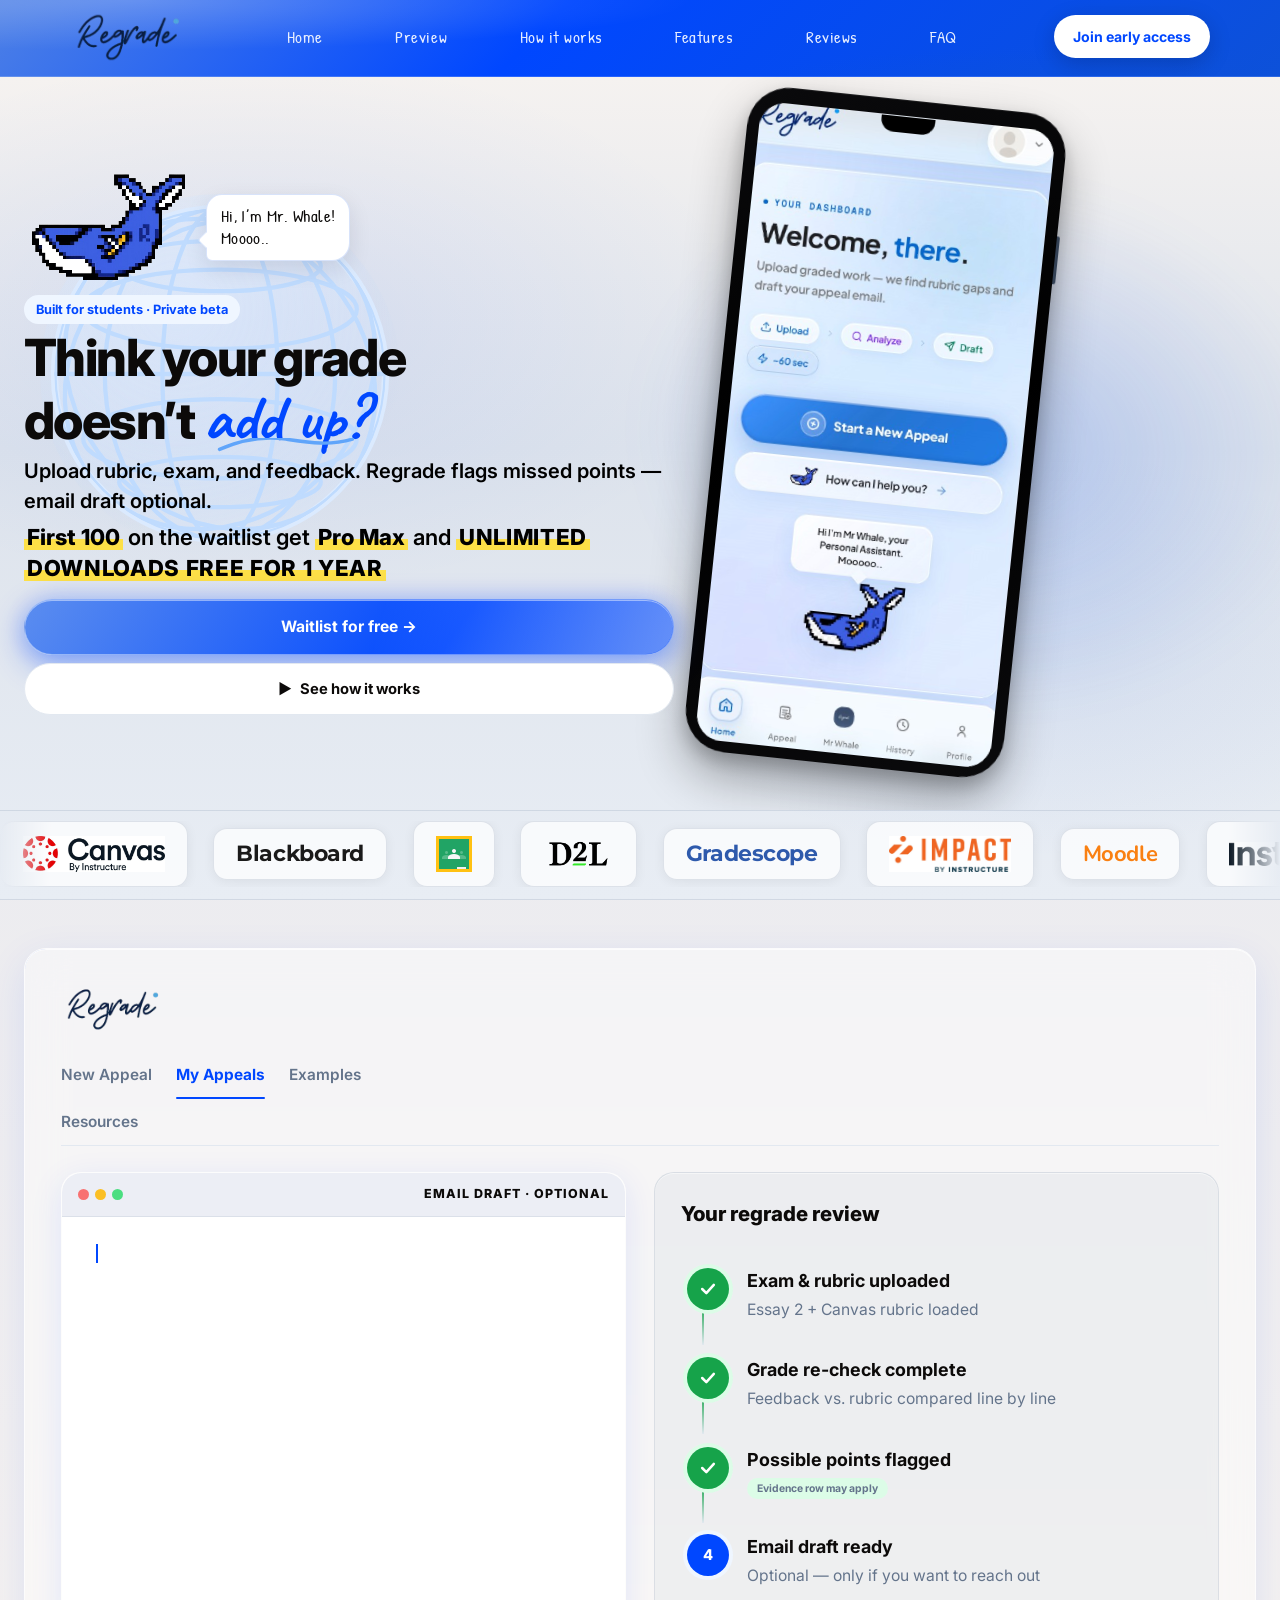
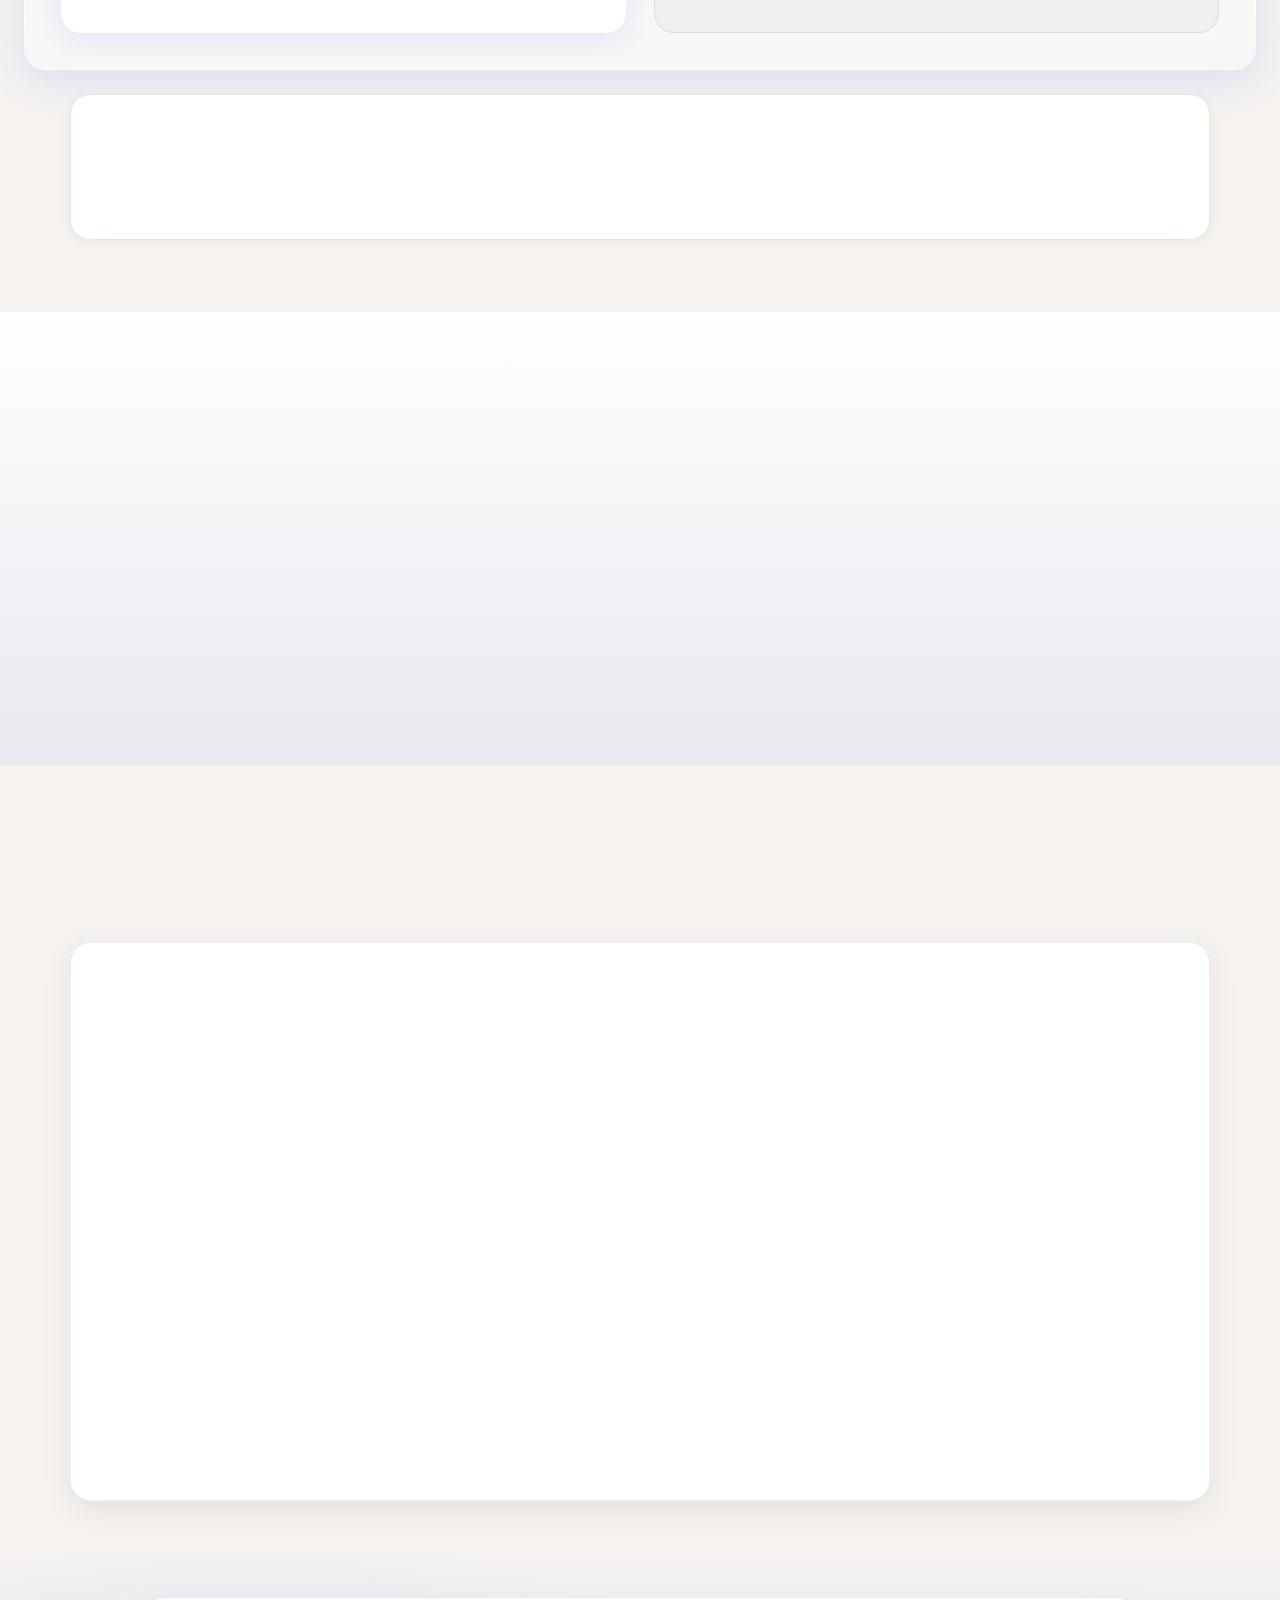
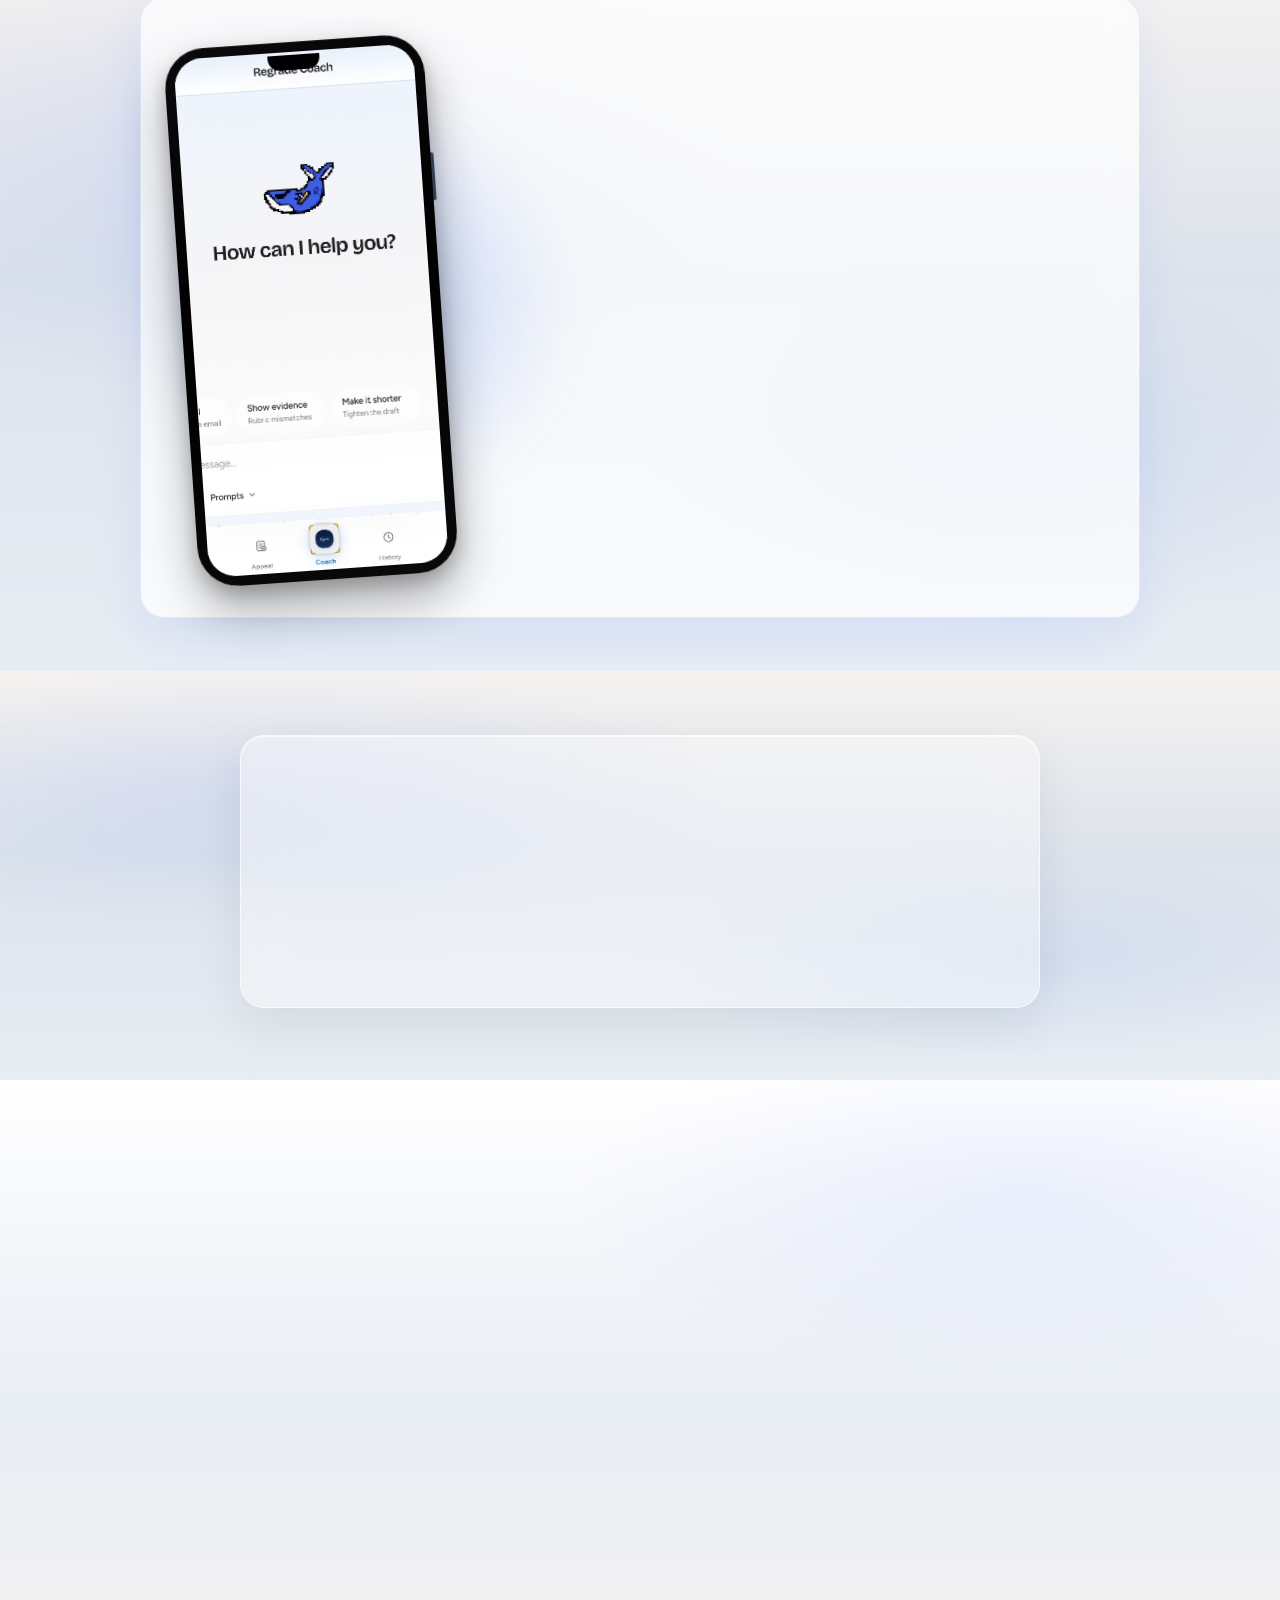
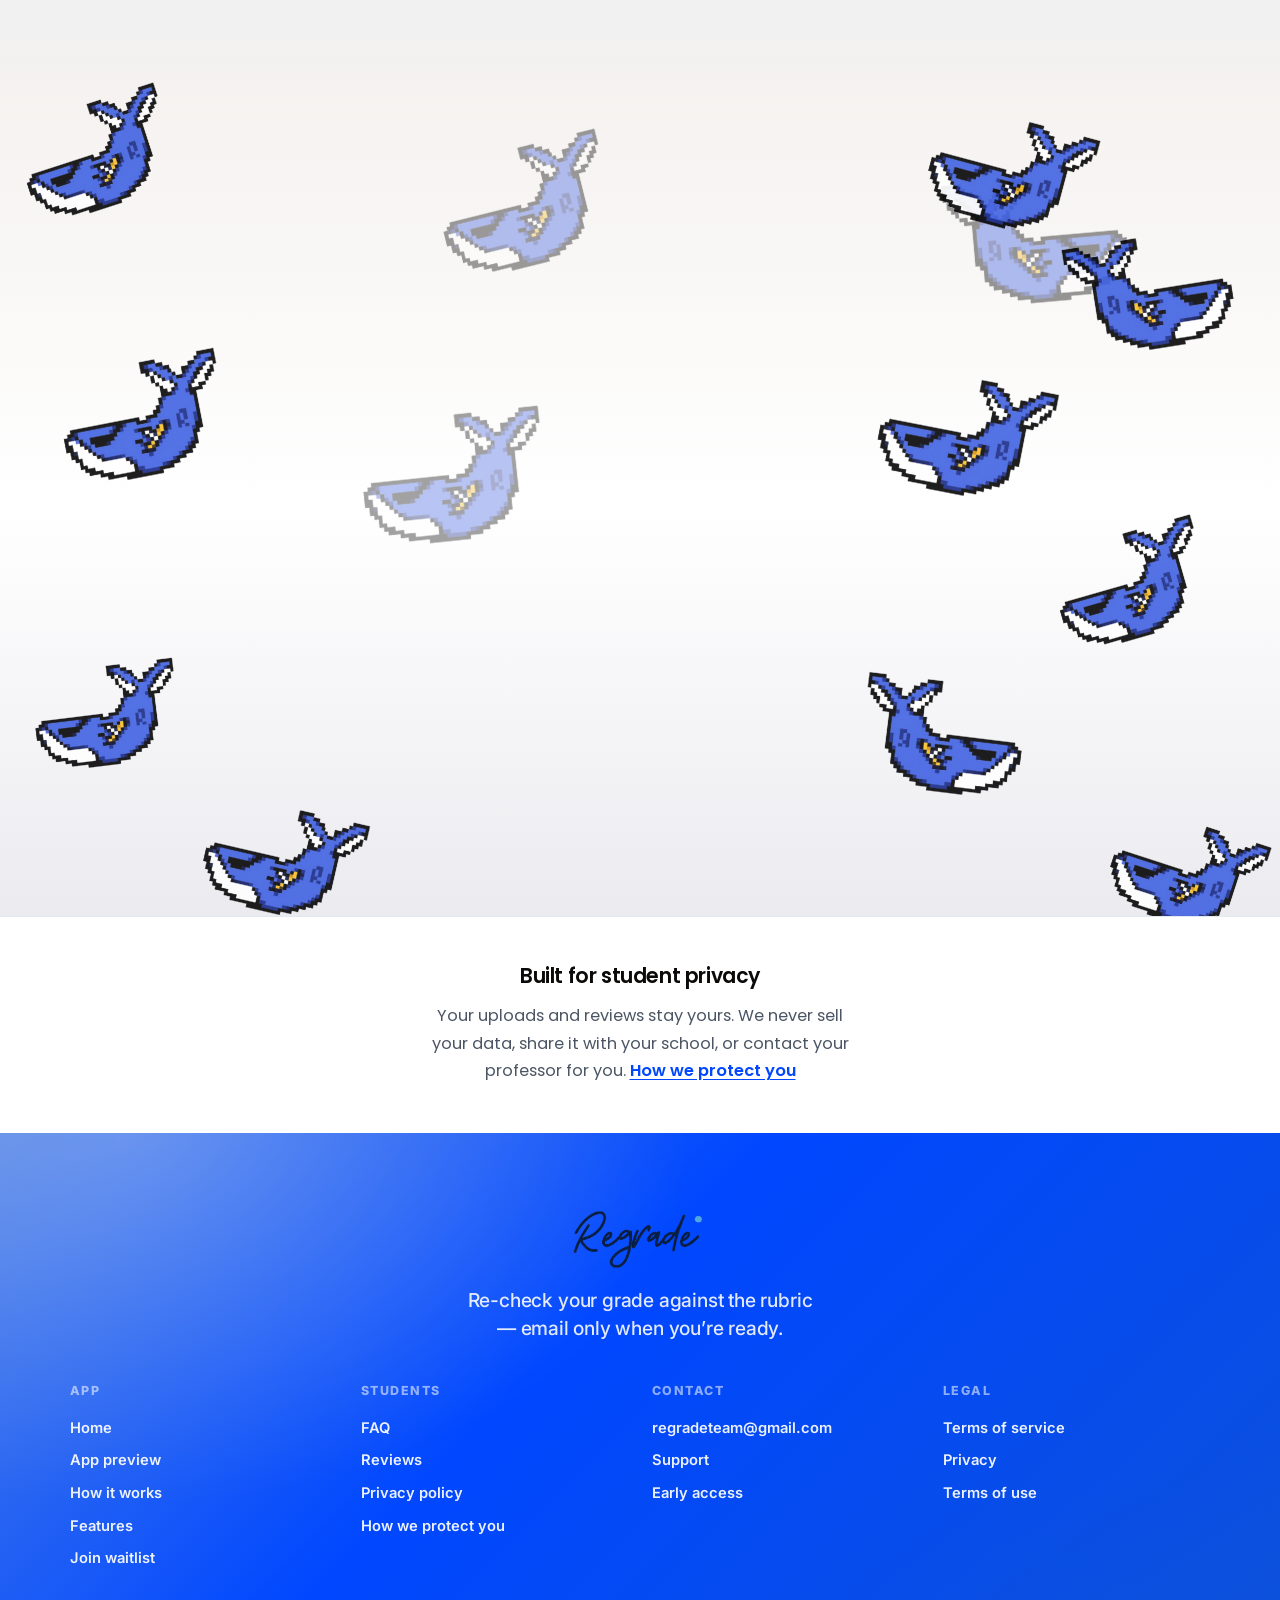
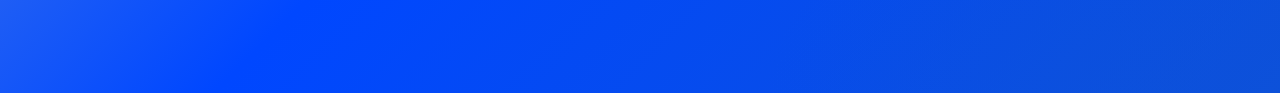
==== commit 42e03941: "Update waitlist perk copy to say Pro Max instead of Pro features. Co-authored-by: Cursor <cursoragen" ====
--- a/index.html
+++ b/index.html
@@ -75,7 +75,7 @@
         <span class="reveal reveal-up d2">doesn&rsquo;t <span class="accent hand-draw">add up?</span></span>
       </h1>
       <p class="sub reveal reveal-up d3">Upload rubric, exam, and feedback. Regrade flags missed points — email draft optional.</p>
-      <p class="waitlist-perk reveal reveal-up d3b"><strong>First 100</strong> on the waitlist get <strong>Pro features</strong> and <strong class="waitlist-perk-shout">unlimited downloads free for 1 year</strong></p>
+      <p class="waitlist-perk reveal reveal-up d3b"><strong>First 100</strong> on the waitlist get <strong>Pro Max</strong> and <strong class="waitlist-perk-shout">unlimited downloads free for 1 year</strong></p>
       <div class="btns hero-btns reveal reveal-up d4">
         <a class="btn btn-join btn-anim btn-hero scroll-cta" href="#cta"><span class="btn-txt">Waitlist for free →</span><span class="btn-glow-ring" aria-hidden="true"></span></a>
         <a class="btn ghost btn-anim scroll-how" href="#how"><span class="play-icon" aria-hidden="true">▶</span><span class="btn-txt">See how it works</span></a>
@@ -422,7 +422,7 @@
     <div class="wrap center cta-content">
       <h2 class="heading reveal reveal-scale">Re-check your grade — <span class="hand-scribble-inline">clearly</span></h2>
       <p class="sub reveal reveal-up">Join early access and be first to try grade re-checks when we open the beta.</p>
-      <p class="waitlist-perk waitlist-perk--cta reveal reveal-up"><strong>First 100</strong> on the waitlist get <strong>Pro features</strong> and <strong class="waitlist-perk-shout">unlimited downloads free for 1 year</strong></p>
+      <p class="waitlist-perk waitlist-perk--cta reveal reveal-up"><strong>First 100</strong> on the waitlist get <strong>Pro Max</strong> and <strong class="waitlist-perk-shout">unlimited downloads free for 1 year</strong></p>
       <form class="signup reveal reveal-up" id="signup" novalidate>
         <div class="input-wrap">
           <input type="text" name="name" id="signupName" placeholder="Your name" required aria-label="Your name" autocomplete="name" />
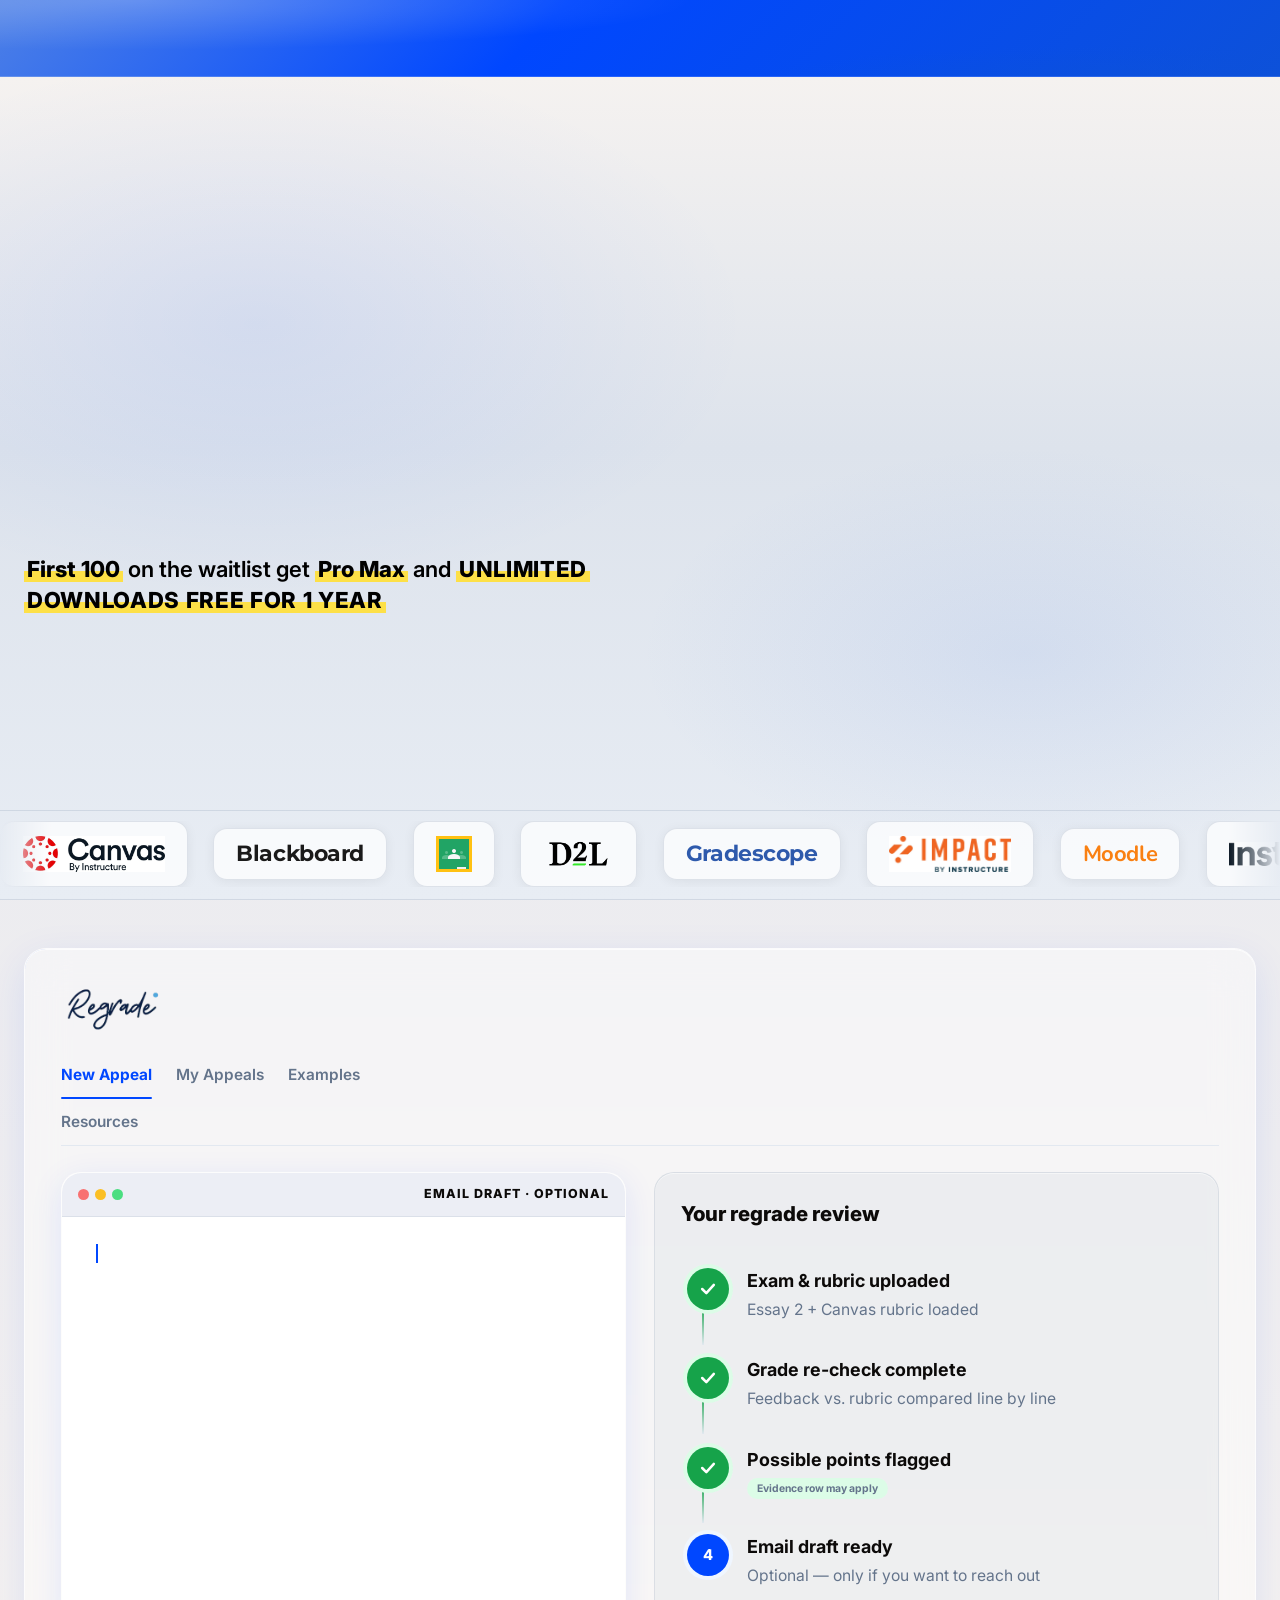
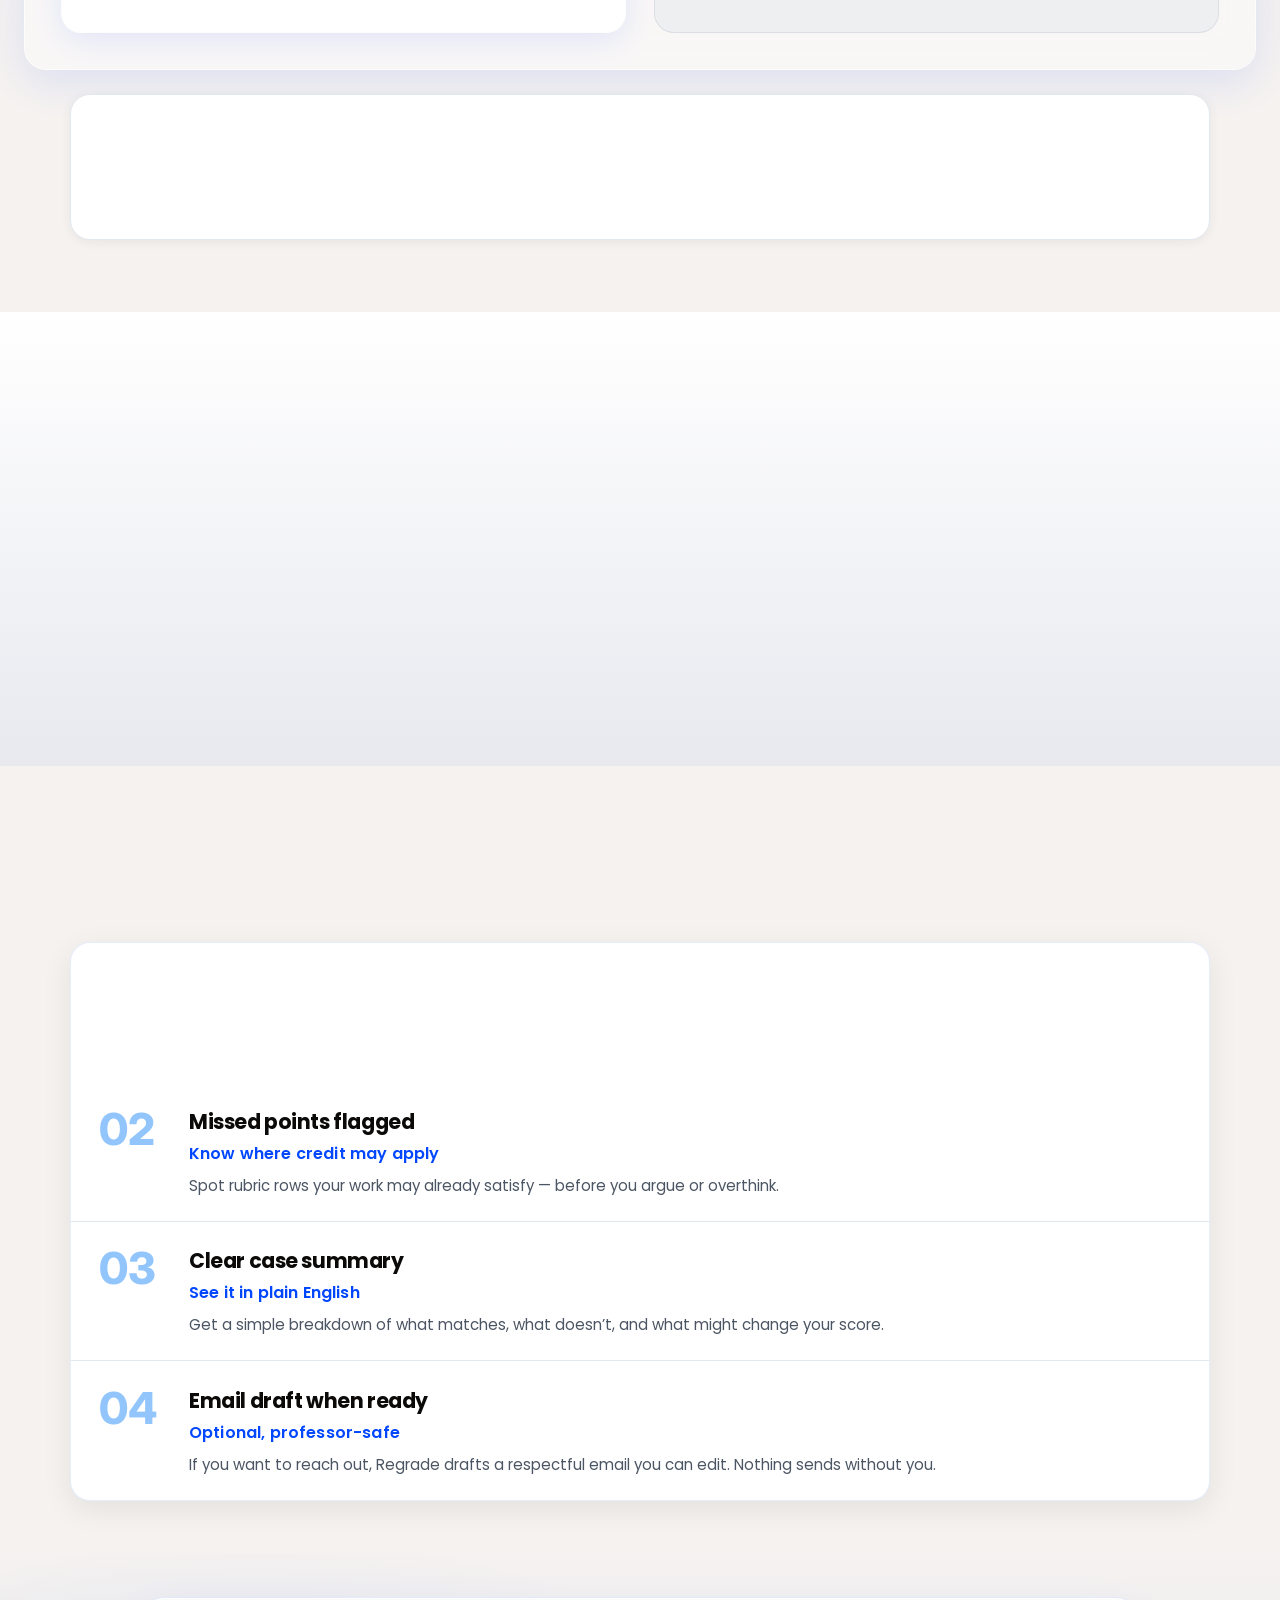
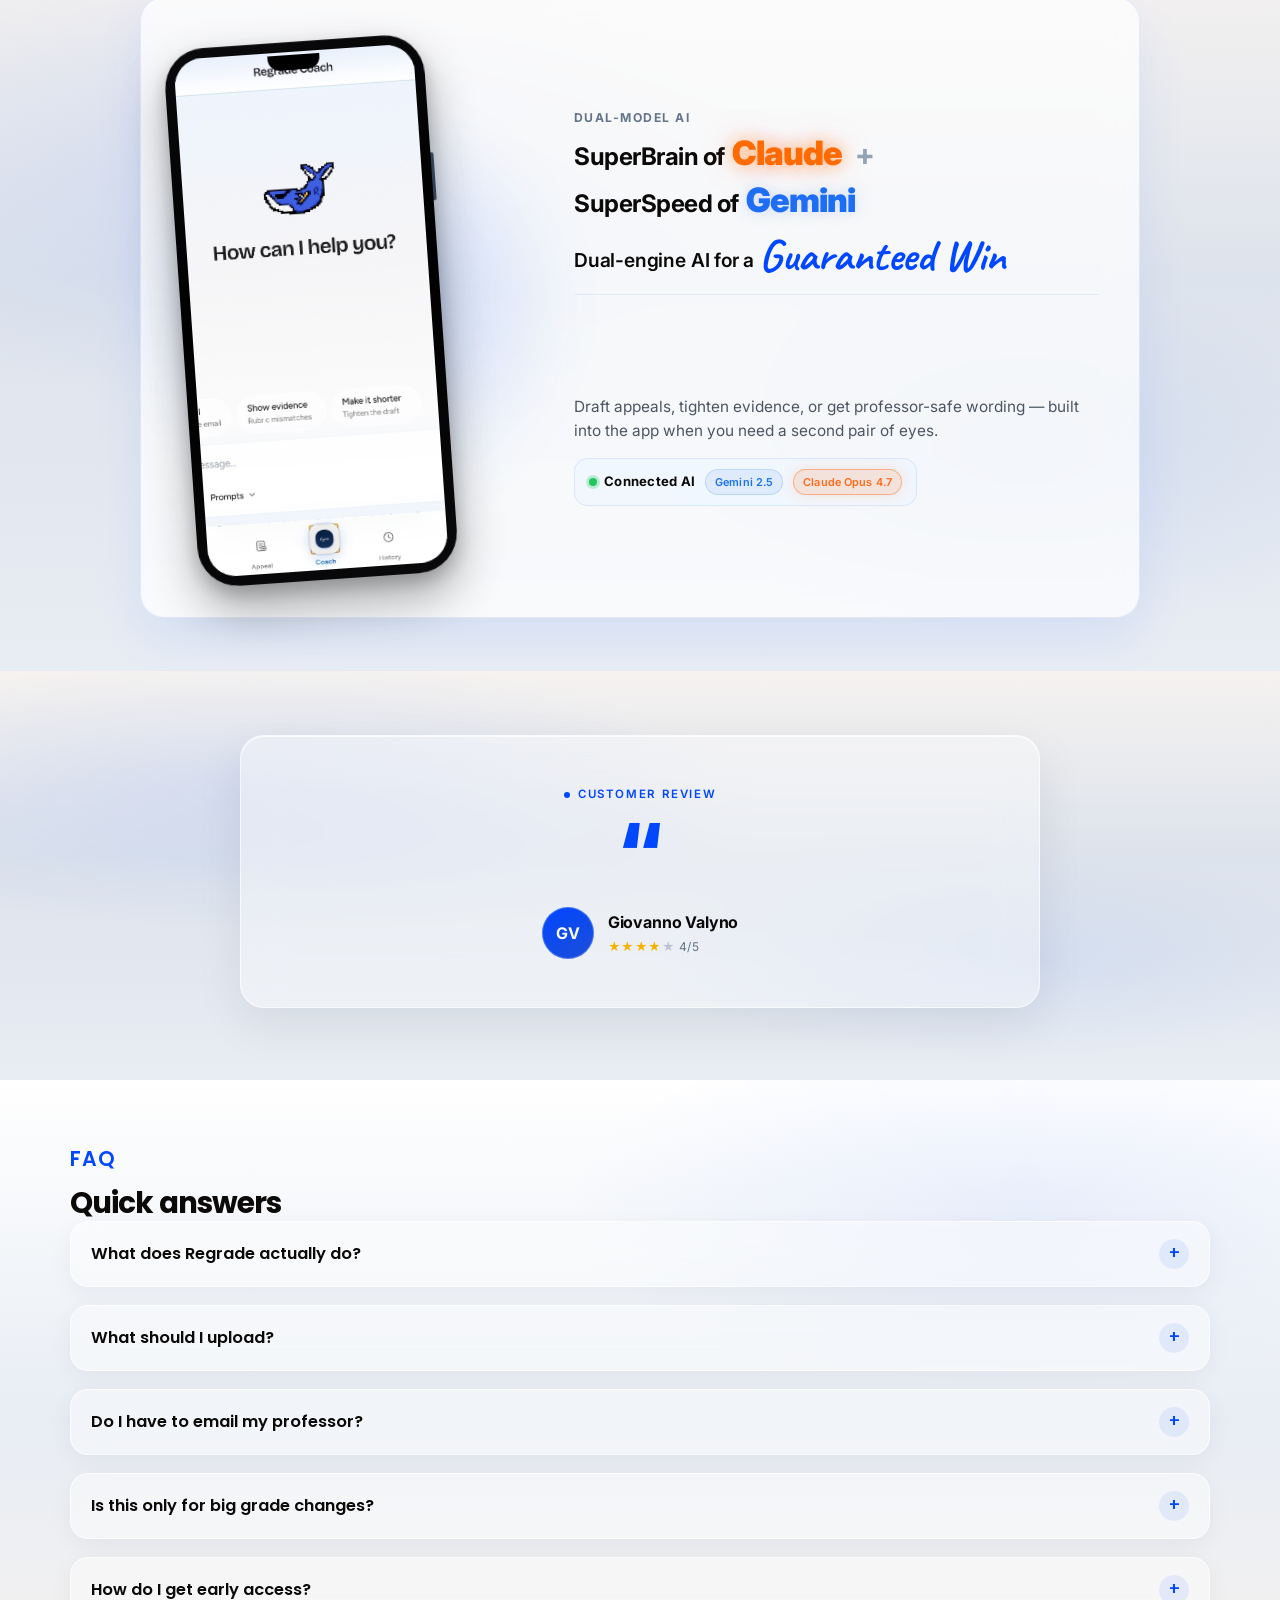
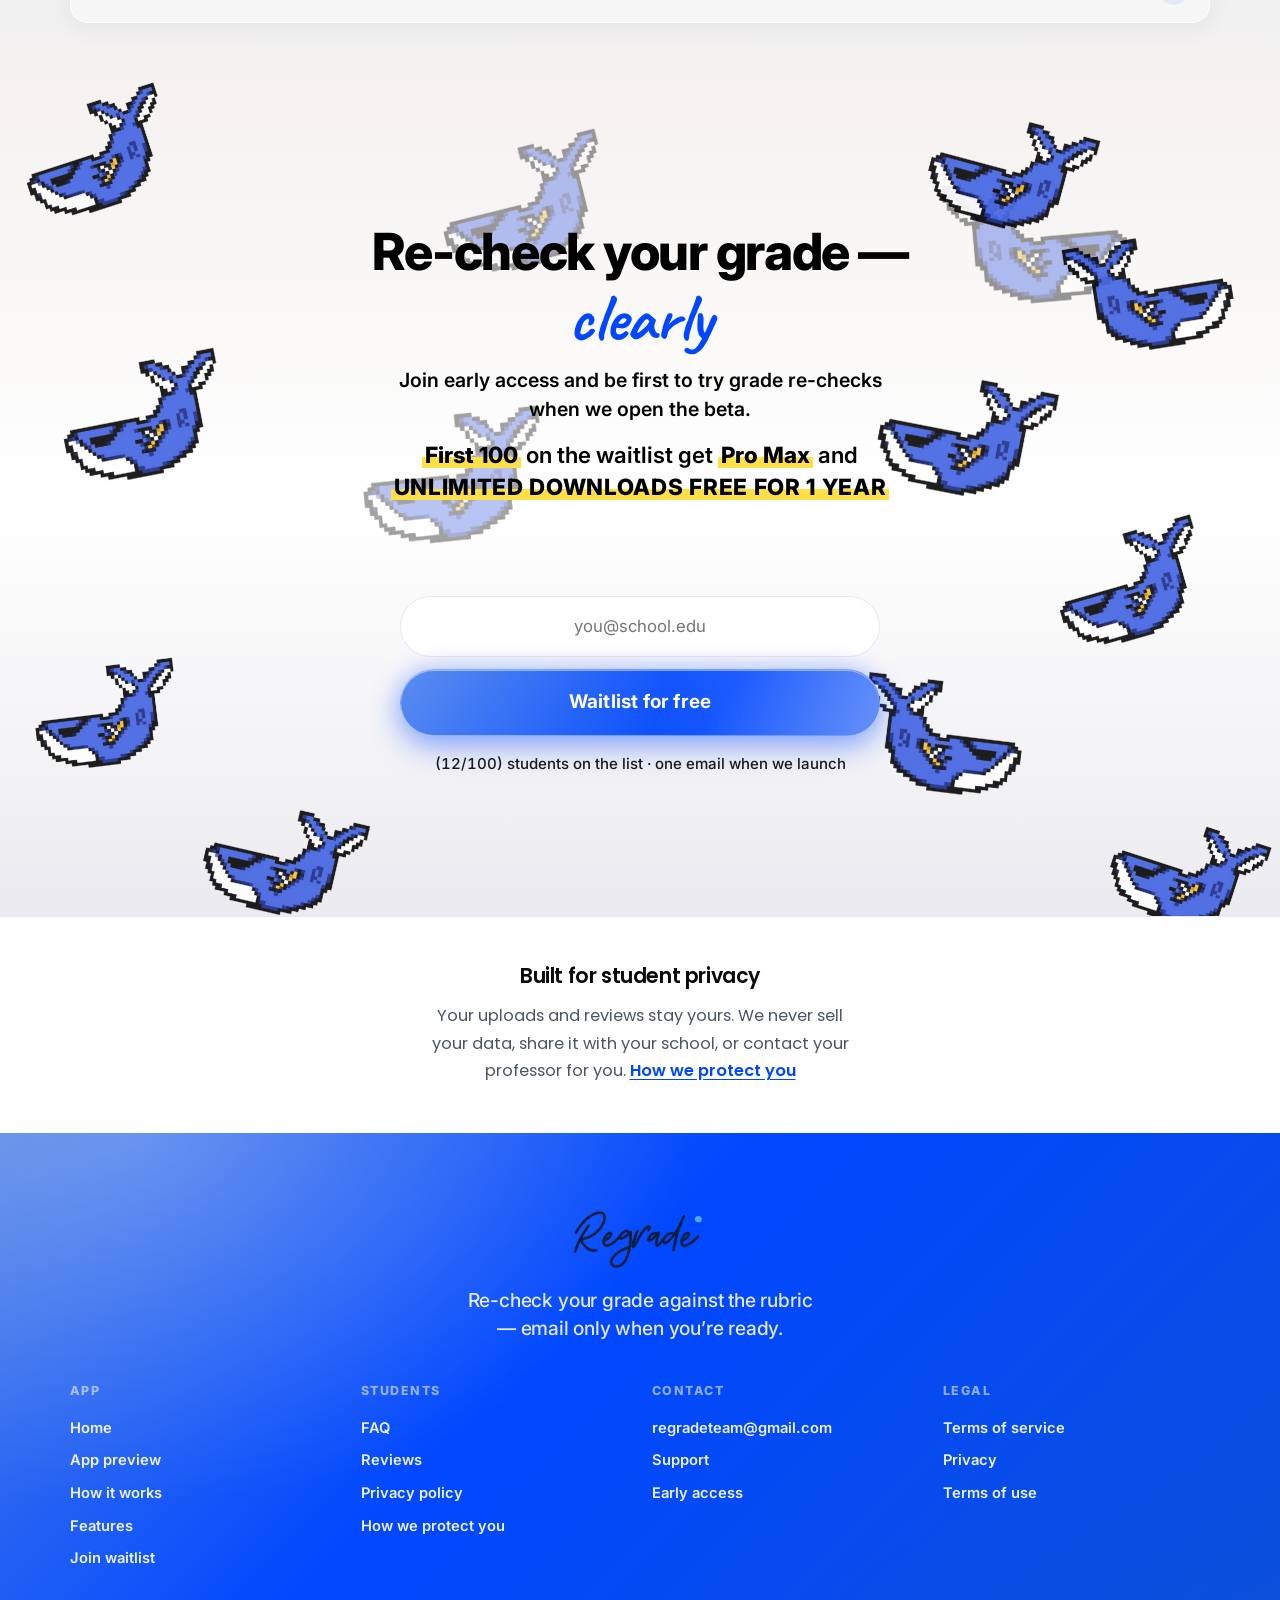
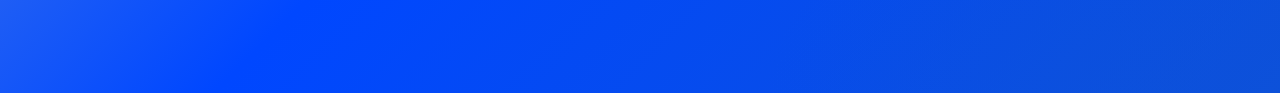
==== commit 44219760: "Show waitlist spots as (15/100) instead of a total student count. Co-authored-by: Cursor <cursoragen" ====
--- a/index.html
+++ b/index.html
@@ -436,7 +436,7 @@
           <button class="btn btn-join btn-anim btn-cta-submit" type="submit"><span class="btn-txt">Waitlist for free</span><span class="btn-glow-ring" aria-hidden="true"></span></button>
         </div>
       </form>
-      <p class="fine reveal reveal-up"><span id="ctaCount" class="count-up">2,843</span> students on the list · one email when we launch</p>
+      <p class="fine reveal reveal-up"><span id="ctaCount" class="count-up">(15/100)</span> students on the list · one email when we launch</p>
     </div>
   </div>
 </section>
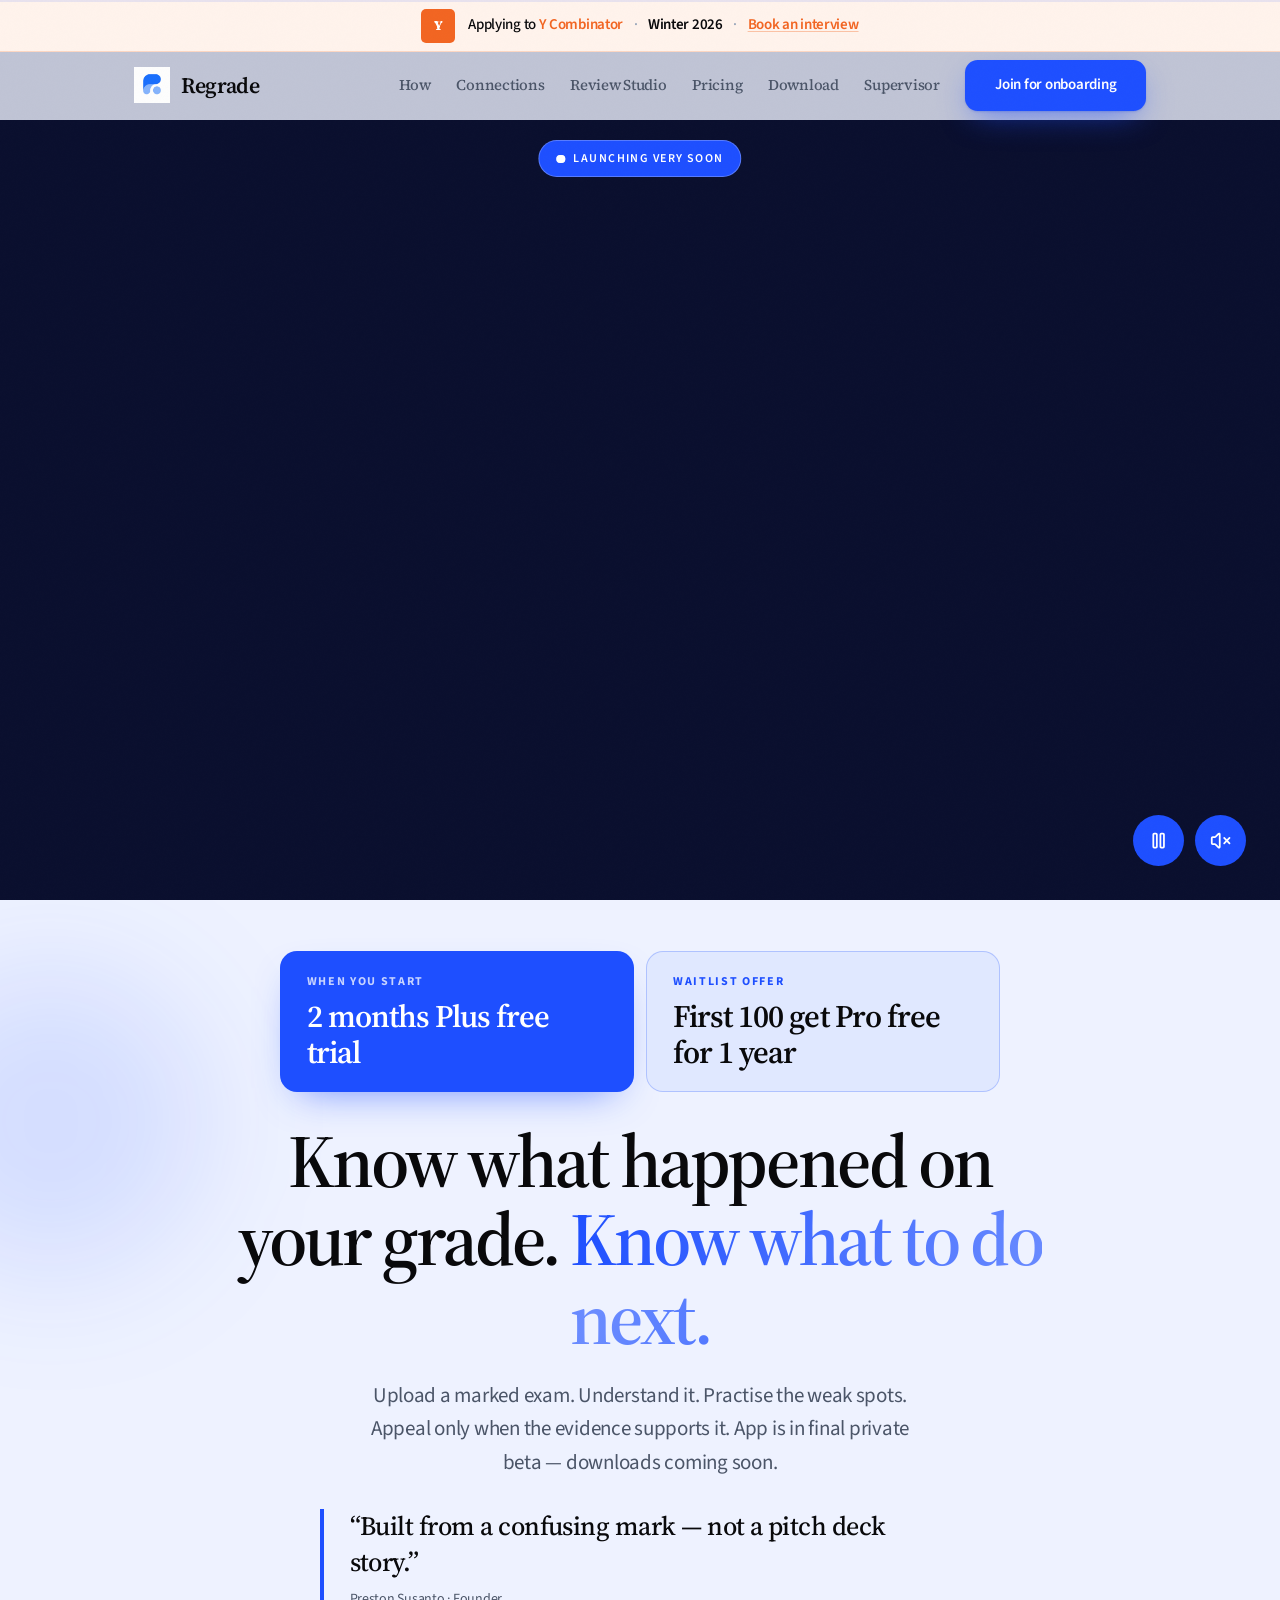
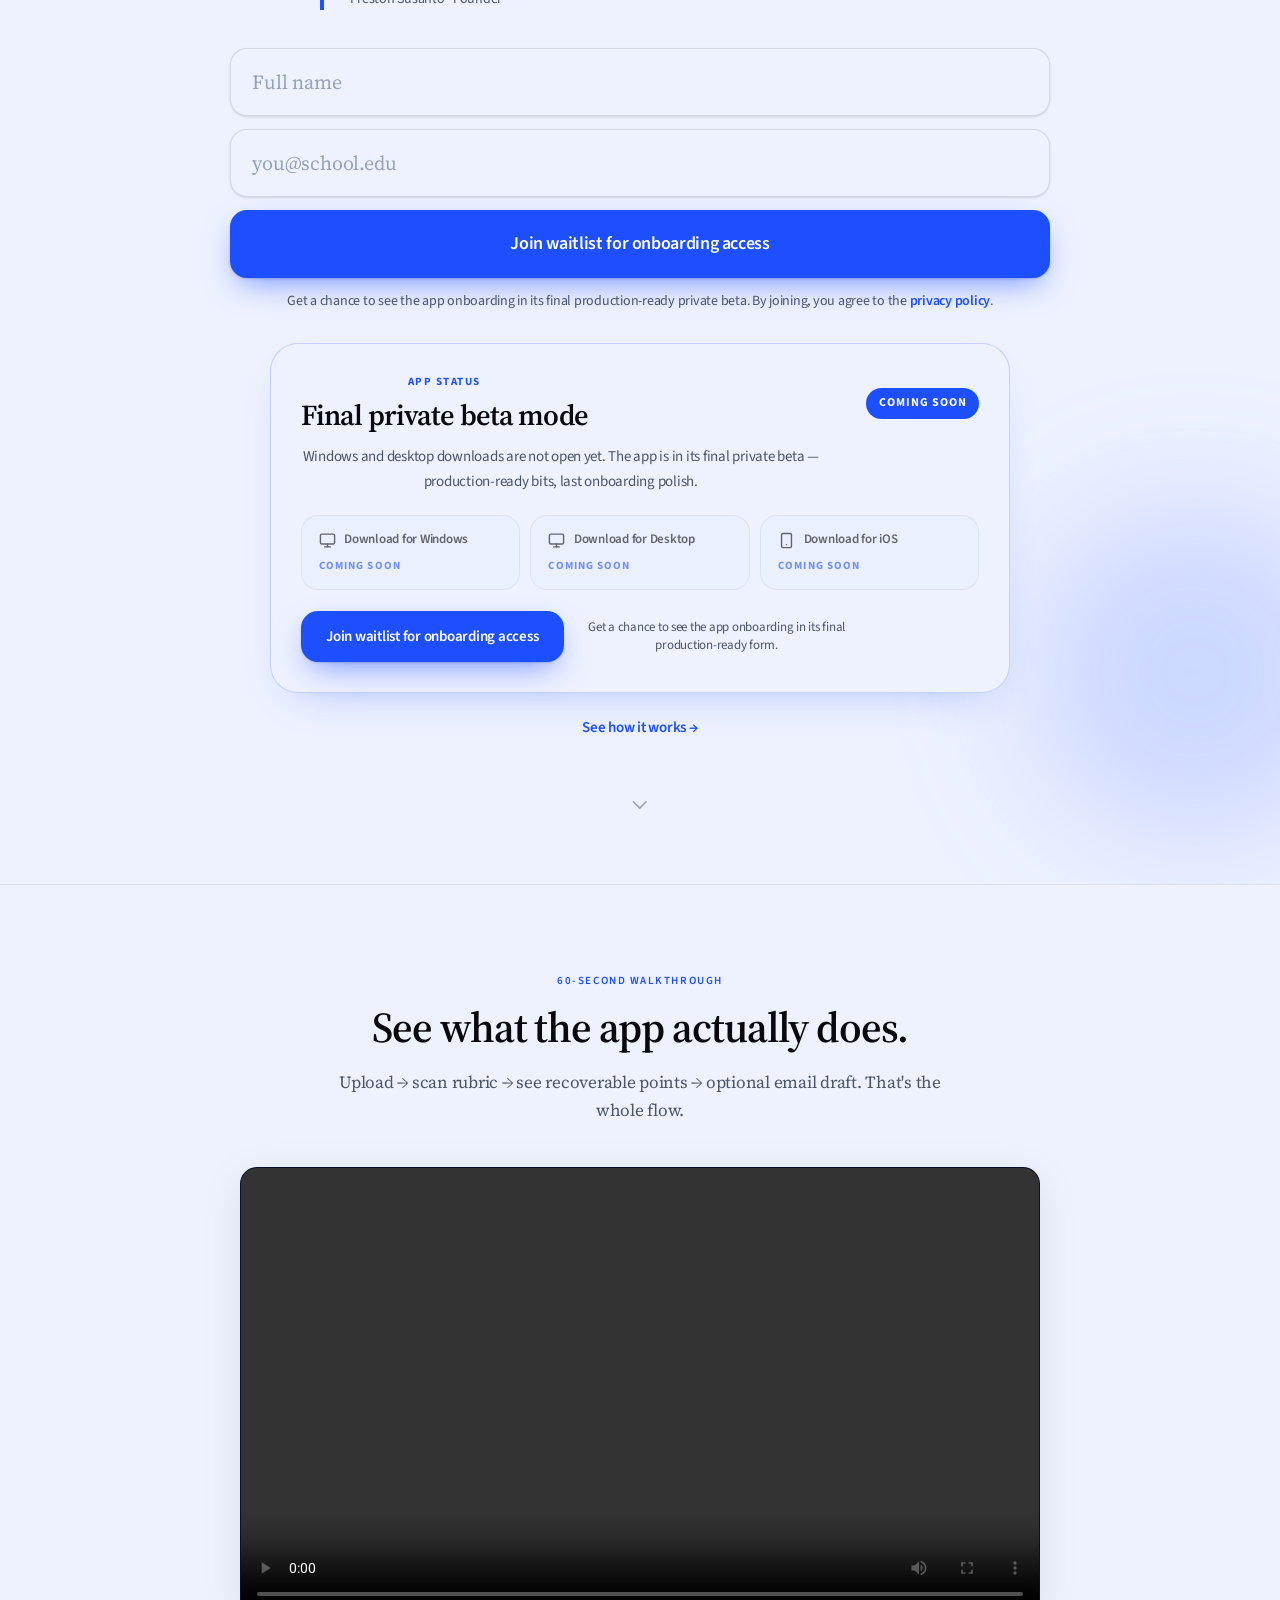
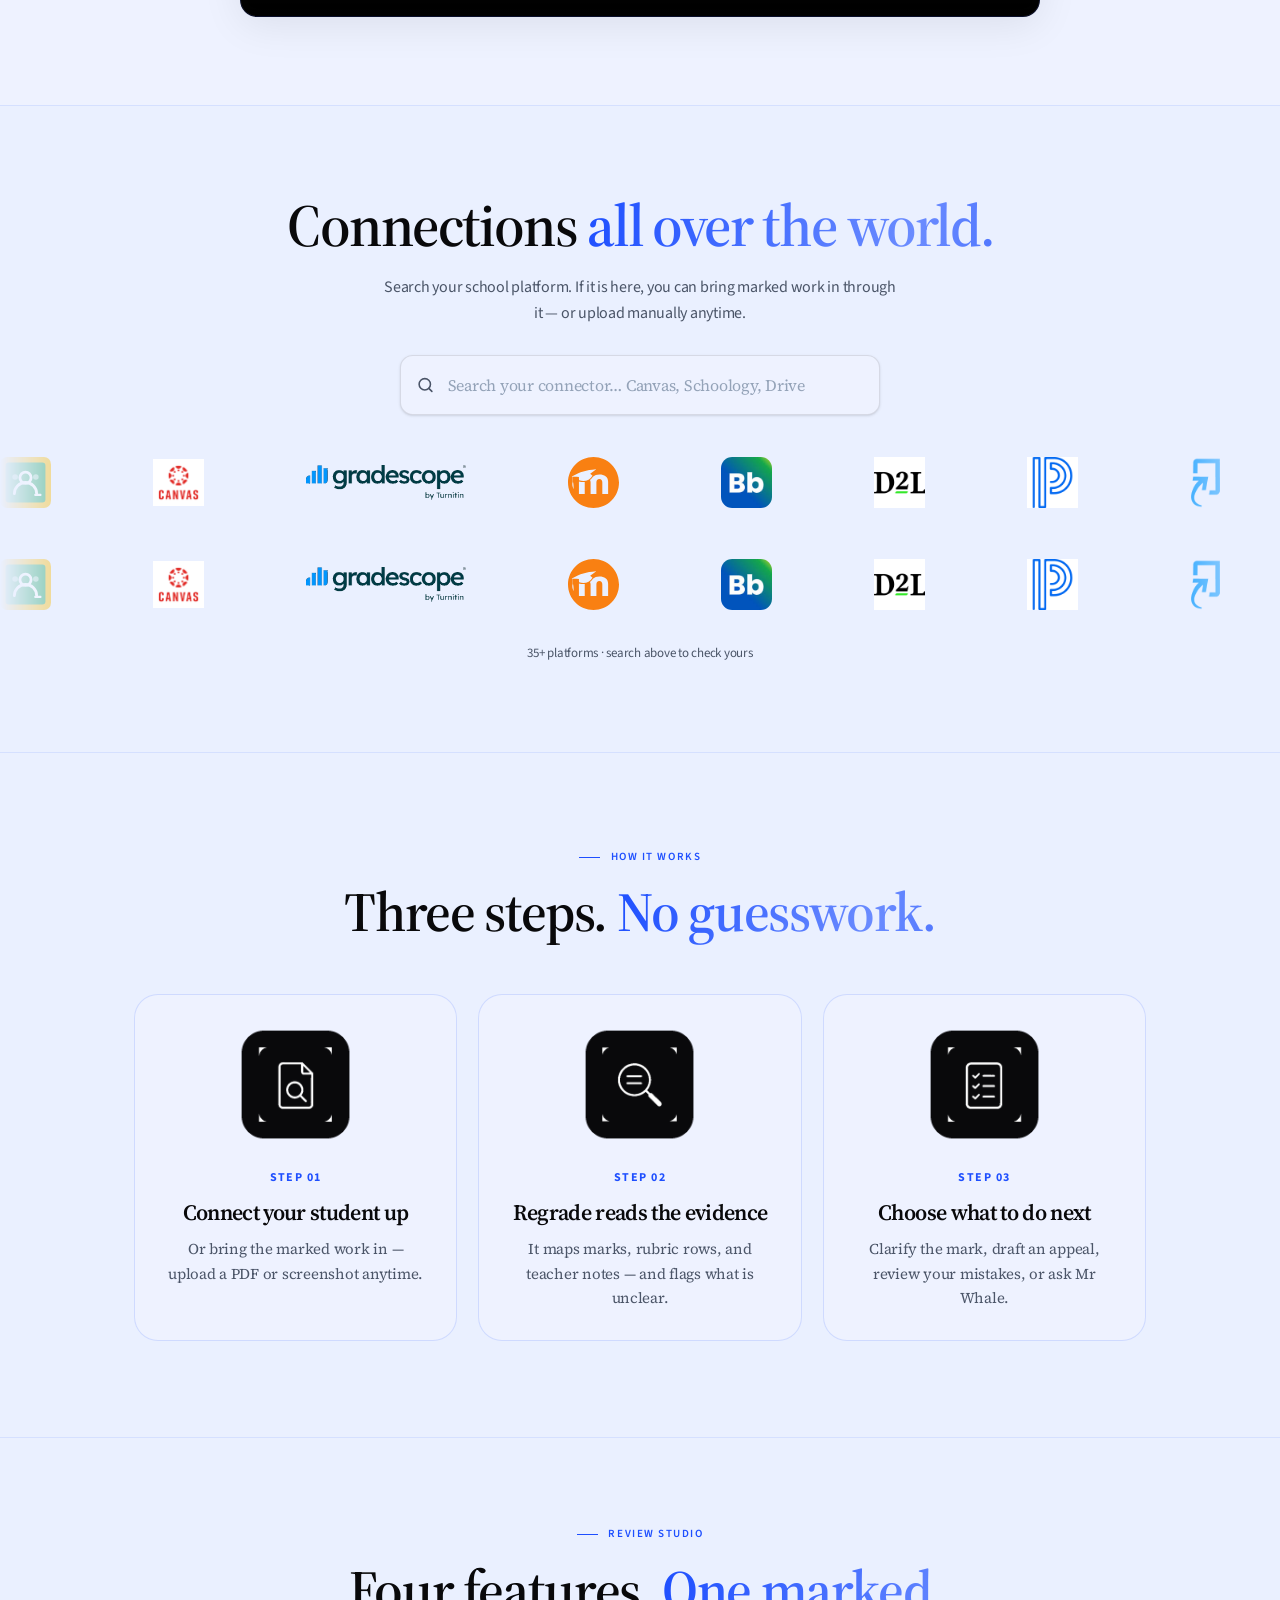
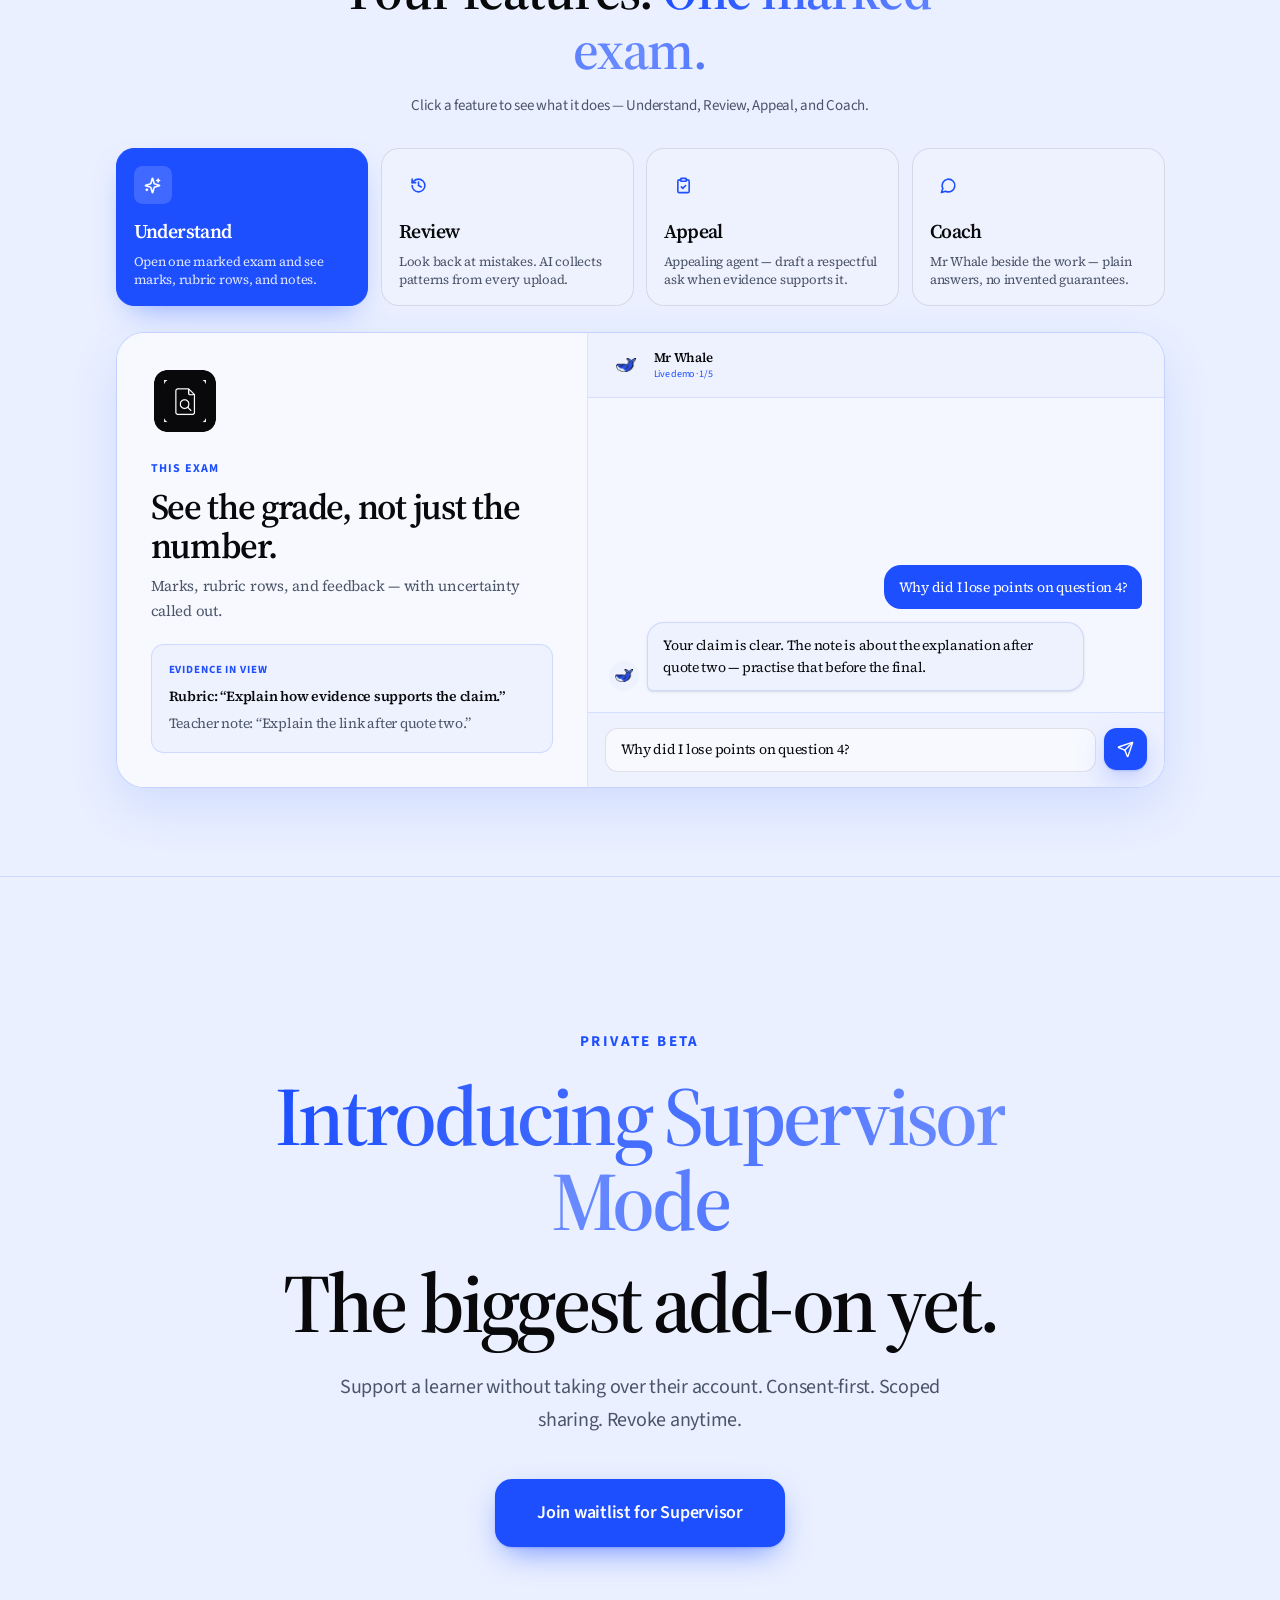
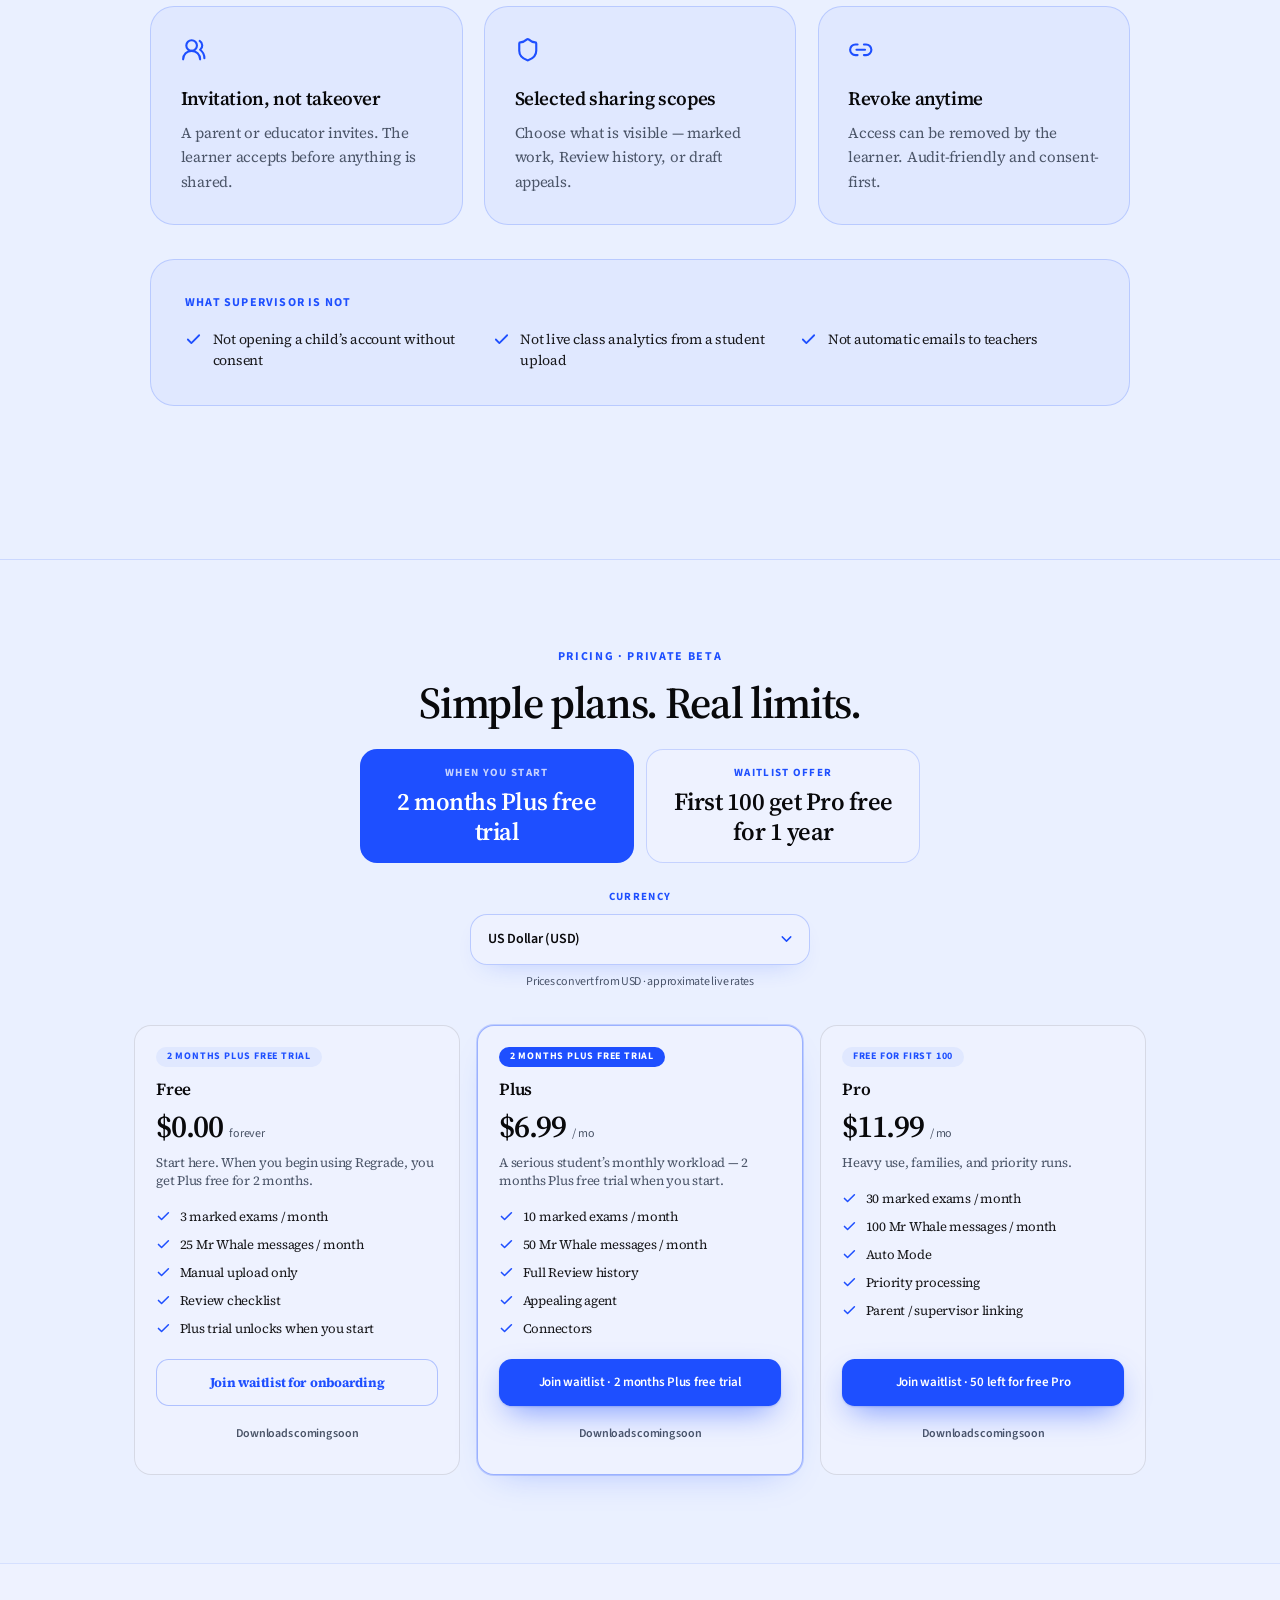
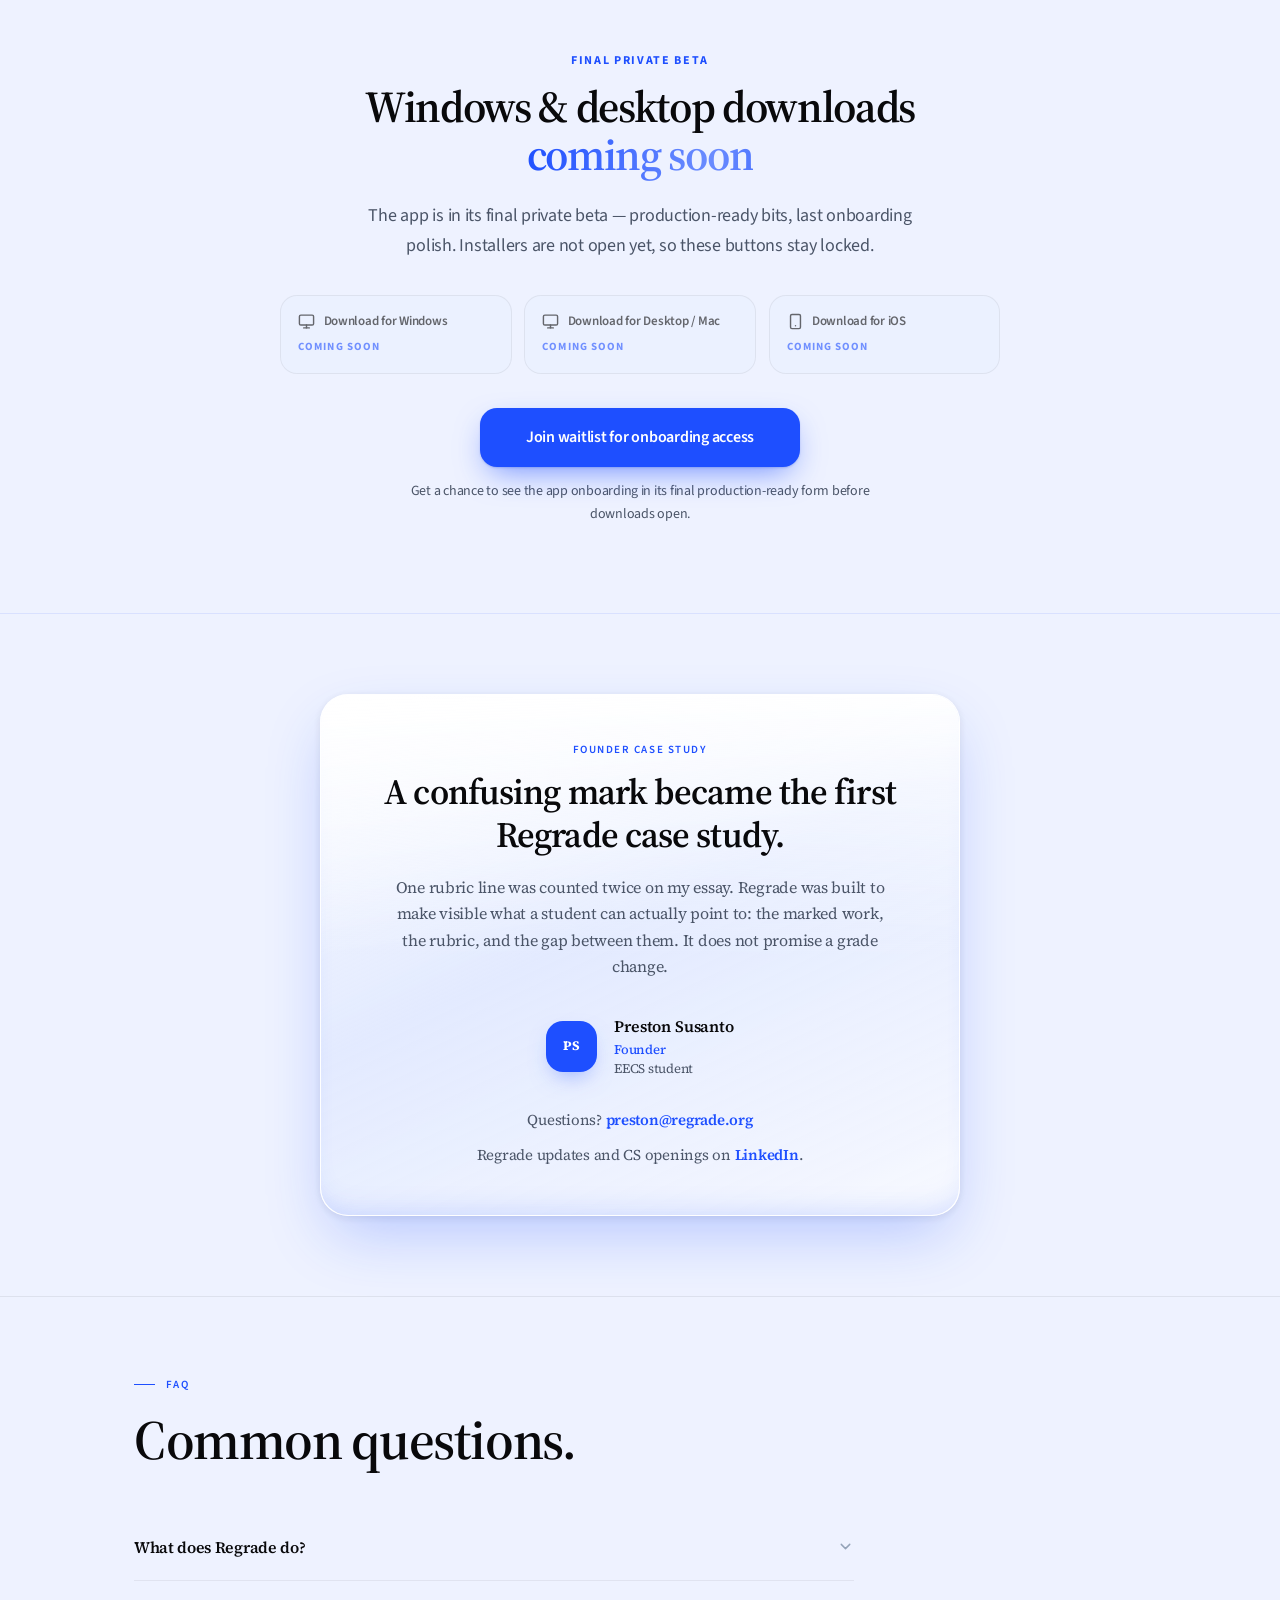
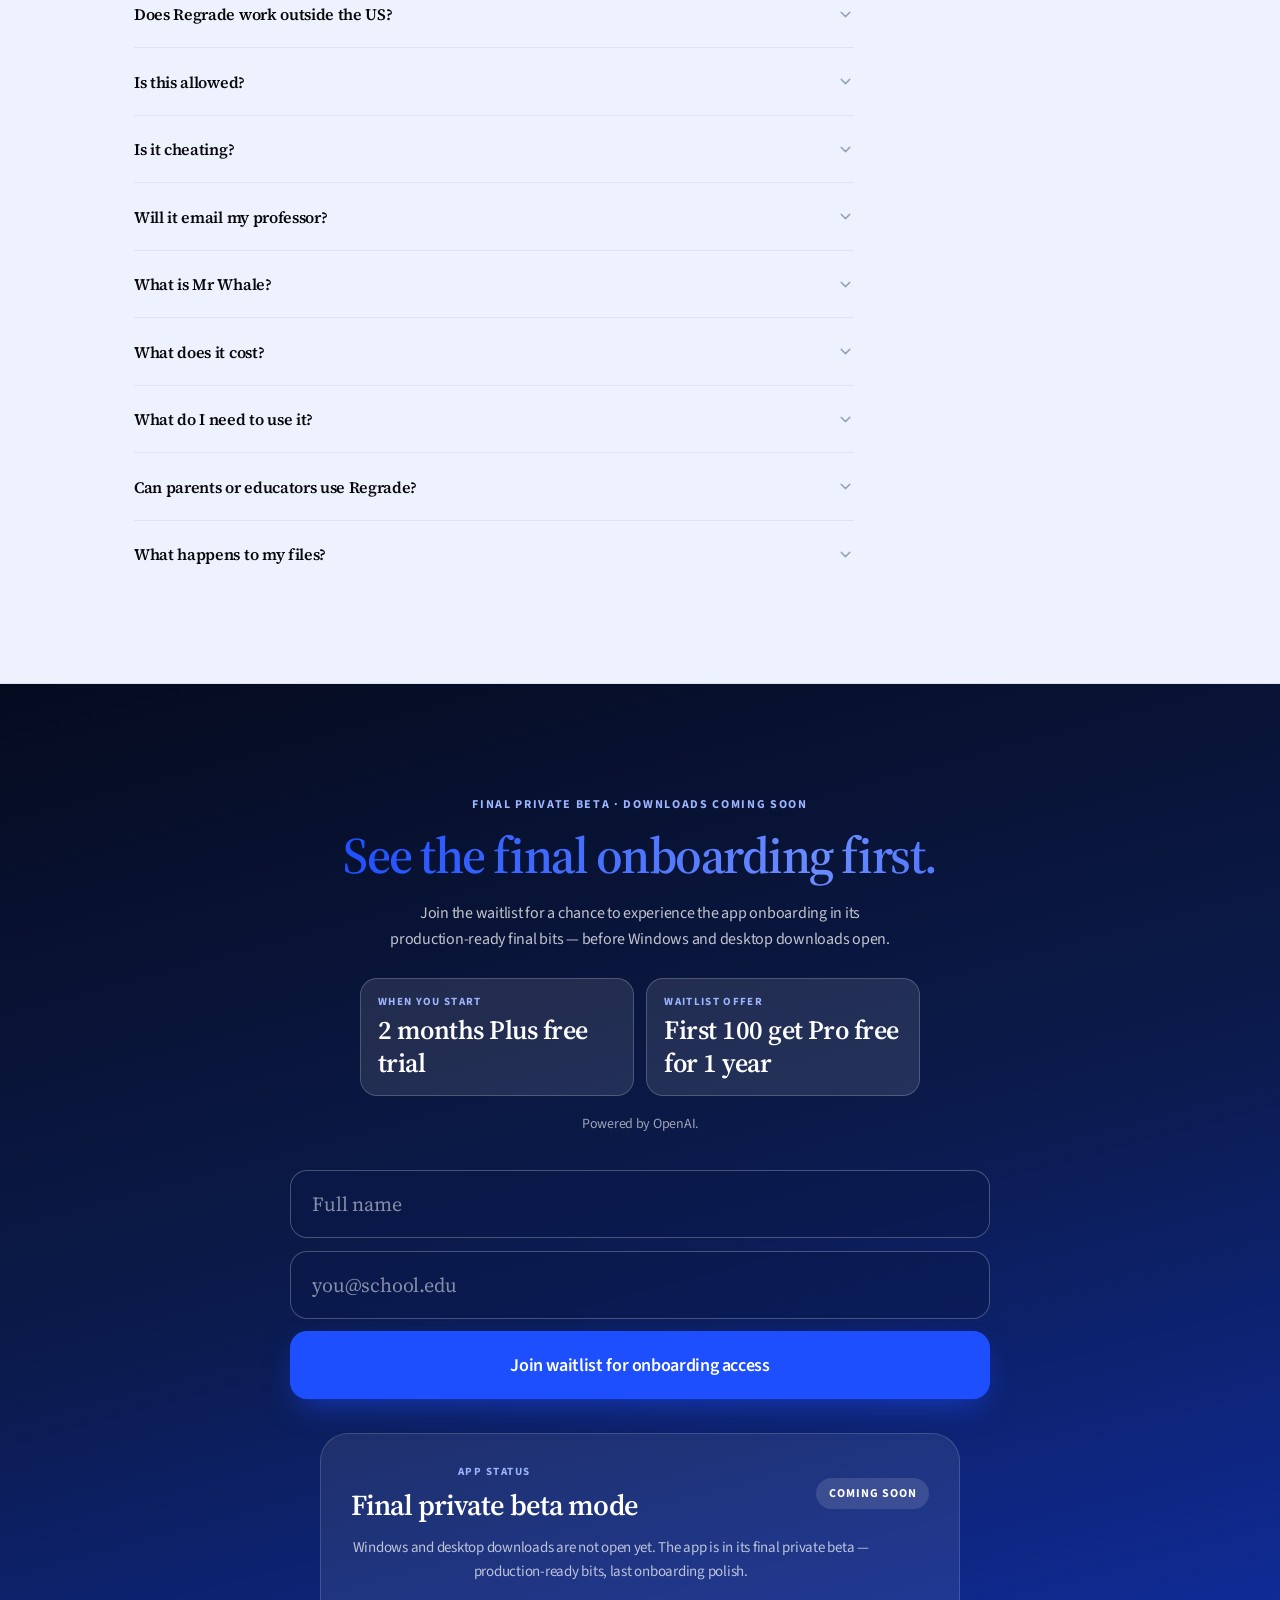
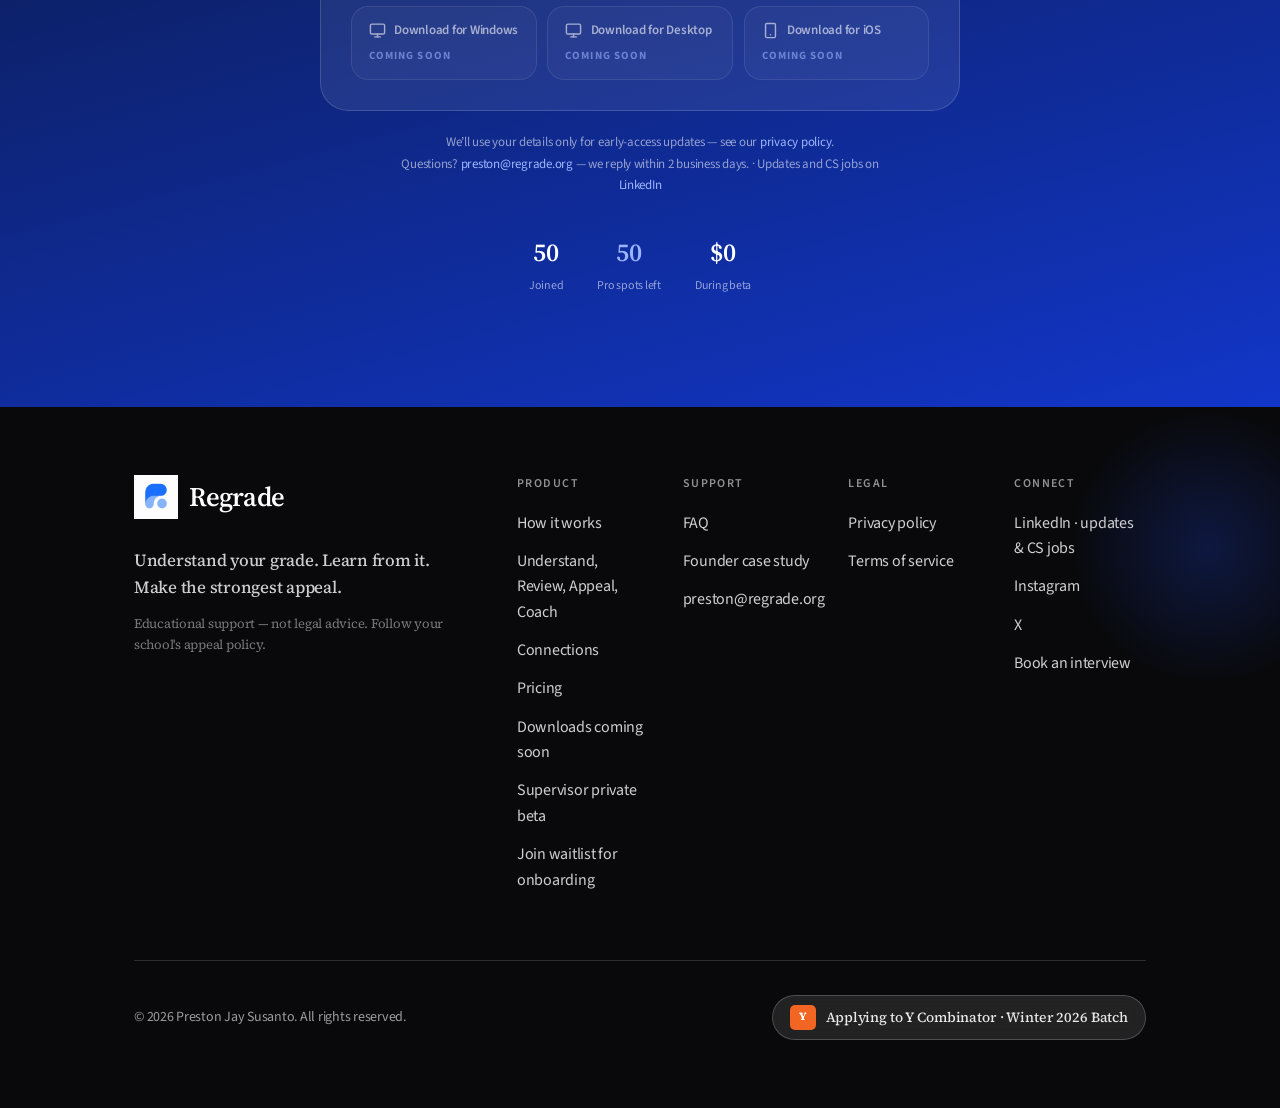
==== commit a8b119c1: "Deploying to gh-pages from @ ShadowEsu/Regrade-website@6fe6b50b619e22b040c7c6218e266f025cca7de2 🚀" ====
--- a/index.html
+++ b/index.html
@@ -1,500 +1,140 @@
-<!doctype html>
+<!DOCTYPE html>
 <html lang="en">
-<head>
-<meta charset="utf-8" />
-<meta name="viewport" content="width=device-width, initial-scale=1" />
-<title>Regrade — Re-check your grade against the rubric</title>
-<meta name="description" content="Upload your rubric, exam, and feedback. Regrade checks where points may have been missed — and helps you draft a respectful email when you&rsquo;re ready." />
-<link rel="preconnect" href="https://fonts.googleapis.com" />
-<link rel="preconnect" href="https://fonts.gstatic.com" crossorigin />
-<link href="https://fonts.googleapis.com/css2?family=Caveat:wght@600;700&family=Inter:wght@500;600;700;800&family=Kalam:wght@400;700&family=Montserrat:wght@600;700;800&family=Nunito:wght@700;800&family=Orbitron:wght@600;700;800&family=Patrick+Hand&family=Poppins:wght@400;500;600;700&family=Roboto+Condensed:wght@700&family=Syne:wght@700;800&display=swap" rel="stylesheet" />
-<link rel="stylesheet" href="/regrade.css?v=97" />
-</head>
-<body>
-
-<div class="scroll-progress" id="scrollProgress" aria-hidden="true"></div>
-
-<header class="topbar gradient-band" id="nav">
-  <div class="wrap topbar-inner">
-    <a class="topbar-logo" href="#top" aria-label="Regrade home">
-      <img class="brand-logo brand-logo--header" src="/assets/regrade-logo.png" alt="Regrade" width="320" height="120" decoding="async" />
-    </a>
-    <nav class="topbar-nav" aria-label="Site">
-      <a href="#top">Home</a>
-      <a href="#demo">Preview</a>
-      <a href="#how">How it works</a>
-      <a href="#features">Features</a>
-      <a href="#review">Reviews</a>
-      <a href="#faq">FAQ</a>
-    </nav>
-    <a class="btn btn-join btn-anim btn-nav scroll-cta" href="#cta"><span class="btn-txt">Join early access</span><span class="btn-glow-ring" aria-hidden="true"></span></a>
-  </div>
-</header>
-
-<main id="top">
-
-<!-- Above the fold: hero + logo marquee visible on load -->
-<div class="landing-atf">
-<!-- 1. Hero -->
-<section class="block hero">
-  <div class="world-globe" aria-hidden="true">
-    <div class="globe-orbit">
-      <svg class="globe-svg" viewBox="0 0 100 100" xmlns="http://www.w3.org/2000/svg">
-        <defs>
-          <clipPath id="globeClip"><circle cx="50" cy="50" r="46"/></clipPath>
-        </defs>
-        <circle class="globe-sphere" cx="50" cy="50" r="46"/>
-        <g class="globe-graticule" clip-path="url(#globeClip)">
-          <ellipse cx="50" cy="50" rx="46" ry="46"/>
-          <ellipse cx="50" cy="50" rx="32" ry="46"/>
-          <ellipse cx="50" cy="50" rx="16" ry="46"/>
-          <ellipse cx="50" cy="50" rx="40" ry="46" transform="rotate(45 50 50)"/>
-          <ellipse cx="50" cy="50" rx="40" ry="46" transform="rotate(-45 50 50)"/>
-          <path d="M4 50 H96"/>
-          <ellipse cx="50" cy="32" rx="38" ry="11"/>
-          <ellipse cx="50" cy="68" rx="38" ry="11"/>
-          <ellipse cx="50" cy="20" rx="28" ry="7"/>
-          <ellipse cx="50" cy="80" rx="28" ry="7"/>
-        </g>
-      </svg>
-    </div>
-  </div>
-  <div class="wrap hero-layout">
-    <div class="hero-copy">
-      <div class="hero-whale-mascot reveal reveal-pop" aria-hidden="true">
-        <div class="hero-whale-row">
-          <img src="/assets/whale-pixel.png?v=3" alt="" class="whale-pixel whale-pixel--hero-badge" width="160" height="160" decoding="async" />
-          <div class="whale-speech-bubble">
-            <p>Hi, I&rsquo;m Mr. Whale!<br />Moooo..</p>
-          </div>
-        </div>
-      </div>
-      <span class="badge reveal reveal-pop">Built for students · Private beta</span>
-      <h1 class="title">
-        <span class="reveal reveal-up d1">Think your grade</span>
-        <span class="reveal reveal-up d2">doesn&rsquo;t <span class="accent hand-draw">add up?</span></span>
-      </h1>
-      <p class="sub reveal reveal-up d3">Upload rubric, exam, and feedback. Regrade flags missed points — email draft optional.</p>
-      <p class="waitlist-perk reveal reveal-up d3b"><strong>First 100</strong> on the waitlist get <strong>Pro Max</strong> and <strong class="waitlist-perk-shout">unlimited downloads free for 1 year</strong></p>
-      <div class="btns hero-btns reveal reveal-up d4">
-        <a class="btn btn-join btn-anim btn-hero scroll-cta" href="#cta"><span class="btn-txt">Waitlist for free →</span><span class="btn-glow-ring" aria-hidden="true"></span></a>
-        <a class="btn ghost btn-anim scroll-how" href="#how"><span class="play-icon" aria-hidden="true">▶</span><span class="btn-txt">See how it works</span></a>
-      </div>
-      <div class="proof reveal reveal-up d5">
-        <div class="faces" aria-hidden="true">
-          <span class="face f1 reveal reveal-pop">JK</span>
-          <span class="face f2 reveal reveal-pop">AM</span>
-          <span class="face f3 reveal reveal-pop">RS</span>
-          <span class="face f4 reveal reveal-pop">TL</span>
-        </div>
-        <span class="rating twinkle reveal reveal-up" aria-label="4 out of 5 stars">★★★★☆</span>
-        <span class="proof-txt reveal reveal-up">Students&rsquo; comments on Regrade <span class="heart-beat">💙</span></span>
-      </div>
-    </div>
-
-    <div class="hero-visual reveal reveal-right">
-      <div class="hero-phone" aria-hidden="true">
-        <div class="phone-tilt">
-          <div class="phone-float">
-          <div class="phone-frame">
-            <div class="phone-notch"></div>
-            <div class="phone-screen">
-              <img src="/assets/phone-app-screen-v1.4.png" alt="Regrade app — welcome dashboard with Mr. Whale" width="516" height="1024" loading="eager" decoding="async" />
-            </div>
-            <div class="phone-btn"></div>
-          </div>
-          <div class="phone-glow"></div>
-          </div>
-        </div>
-      </div>
-    </div>
-  </div>
-</section>
-
-<!-- Trusted LMS band — pinned to bottom of first screen -->
-<section class="trust-band trust-band--light" aria-label="Works with your LMS">
-  <div class="logo-marquee logo-marquee--band">
-    <div class="logo-marquee-viewport">
-      <div class="logo-marquee-track">
-        <div class="logo-marquee-set">
-          <span class="logo-marquee-item logo-img"><img src="/assets/logos/canvas.png" alt="Canvas by Instructure" width="160" height="40" /></span>
-          <span class="logo-marquee-item logo-word lw-blackboard">Blackboard</span>
-          <span class="logo-marquee-item logo-img"><img src="/assets/logos/google-classroom.png" alt="Google Classroom" width="160" height="40" /></span>
-          <span class="logo-marquee-item logo-img"><img src="/assets/logos/d2l.png" alt="D2L Brightspace" width="160" height="40" /></span>
-          <span class="logo-marquee-item logo-word lw-gradescope">Gradescope</span>
-          <span class="logo-marquee-item logo-img"><img src="/assets/logos/impact.png" alt="Impact by Instructure" width="160" height="40" /></span>
-          <span class="logo-marquee-item logo-word lw-moodle">Moodle</span>
-          <span class="logo-marquee-item logo-img"><img src="/assets/logos/instructure.png" alt="Instructure" width="160" height="40" /></span>
-          <span class="logo-marquee-item logo-word lw-schoology">Schoology</span>
-          <span class="logo-marquee-item logo-img"><img src="/assets/logos/mastery.png" alt="Mastery by Instructure" width="160" height="40" /></span>
-          <span class="logo-marquee-item logo-word lw-turnitin">Turnitin</span>
-          <span class="logo-marquee-item logo-word lw-powerschool">PowerSchool</span>
-          <span class="logo-marquee-item logo-word lw-sakai">Sakai</span>
-        </div>
-        <div class="logo-marquee-set" aria-hidden="true">
-          <span class="logo-marquee-item logo-img"><img src="/assets/logos/canvas.png" alt="" width="160" height="40" /></span>
-          <span class="logo-marquee-item logo-word lw-blackboard">Blackboard</span>
-          <span class="logo-marquee-item logo-img"><img src="/assets/logos/google-classroom.png" alt="" width="160" height="40" /></span>
-          <span class="logo-marquee-item logo-img"><img src="/assets/logos/d2l.png" alt="" width="160" height="40" /></span>
-          <span class="logo-marquee-item logo-word lw-gradescope">Gradescope</span>
-          <span class="logo-marquee-item logo-img"><img src="/assets/logos/impact.png" alt="" width="160" height="40" /></span>
-          <span class="logo-marquee-item logo-word lw-moodle">Moodle</span>
-          <span class="logo-marquee-item logo-img"><img src="/assets/logos/instructure.png" alt="" width="160" height="40" /></span>
-          <span class="logo-marquee-item logo-word lw-schoology">Schoology</span>
-          <span class="logo-marquee-item logo-img"><img src="/assets/logos/mastery.png" alt="" width="160" height="40" /></span>
-          <span class="logo-marquee-item logo-word lw-turnitin">Turnitin</span>
-          <span class="logo-marquee-item logo-word lw-powerschool">PowerSchool</span>
-          <span class="logo-marquee-item logo-word lw-sakai">Sakai</span>
-        </div>
-      </div>
-    </div>
-  </div>
-</section>
-</div>
-
-<!-- 2. App preview -->
-<section class="block app" id="demo">
-  <div class="wrap">
-    <div class="app-panel reveal reveal-scale">
-      <div class="app-head reveal reveal-up">
-        <img class="app-brand-logo" src="/assets/regrade-logo.png" alt="Regrade" width="320" height="120" decoding="async" />
-      </div>
-      <nav class="tabs reveal reveal-up" aria-label="App navigation">
-        <span class="tab active" data-tab="0">New Appeal</span>
-        <span class="tab" data-tab="1">My Appeals</span>
-        <span class="tab" data-tab="2">Examples</span>
-        <span class="tab tab-break" data-tab="3">Resources</span>
-      </nav>
-
-      <div class="email-studio reveal reveal-up">
-        <div class="email-card glow-card">
-          <div class="email-card-top">
-            <span class="email-dot" aria-hidden="true"></span>
-            <span class="email-dot" aria-hidden="true"></span>
-            <span class="email-dot" aria-hidden="true"></span>
-            <span class="email-label">Email draft · optional</span>
-          </div>
-          <p class="email-body"><span id="emailType" class="typewriter" aria-live="polite"></span><span class="cursor-blink" id="emailCursor" aria-hidden="true"></span></p>
-        </div>
-
-        <div class="draft-panel">
-          <h2 class="draft-h">Your regrade review</h2>
-          <ul class="check-timeline">
-            <li class="check-row done step-anim reveal reveal-left" data-step="0">
-              <span class="check-node ok" aria-hidden="true"><svg viewBox="0 0 24 24"><path d="M5 12l5 5L19 7"/></svg></span>
-              <div class="check-copy"><strong>Exam &amp; rubric uploaded</strong><span>Essay 2 + Canvas rubric loaded</span></div>
-            </li>
-            <li class="check-row done step-anim reveal reveal-left" data-step="1">
-              <span class="check-node ok" aria-hidden="true"><svg viewBox="0 0 24 24"><path d="M5 12l5 5L19 7"/></svg></span>
-              <div class="check-copy"><strong>Grade re-check complete</strong><span>Feedback vs. rubric compared line by line</span></div>
-            </li>
-            <li class="check-row done step-anim reveal reveal-left" data-step="2">
-              <span class="check-node ok" aria-hidden="true"><svg viewBox="0 0 24 24"><path d="M5 12l5 5L19 7"/></svg></span>
-              <div class="check-copy"><strong>Possible points flagged</strong><span class="pill-ok pulse-badge">Evidence row may apply</span></div>
-            </li>
-            <li class="check-row current step-anim reveal reveal-left" id="draftReady" data-step="3">
-              <span class="check-node num" aria-hidden="true">4</span>
-              <div class="check-copy"><strong>Email draft ready</strong><span>Optional — only if you want to reach out</span></div>
-            </li>
-          </ul>
-        </div>
-      </div>
-    </div>
-  </div>
-
-  <!-- 3. Trust grid -->
-  <div class="wrap trust-wrap">
-    <div class="trust reveal reveal-up stagger-grid">
-      <div class="trust-item reveal reveal-up">
-        <span class="trust-icon bounce-icon"><svg viewBox="0 0 24 24"><rect x="5" y="11" width="14" height="10" rx="2"/><path d="M8 11V8a4 4 0 118 0v3"/></svg></span>
-        <div><h3>100% yours</h3><p>You stay in control. We don&rsquo;t send anything.</p></div>
-      </div>
-      <div class="trust-item reveal reveal-up">
-        <span class="trust-icon bounce-icon"><svg viewBox="0 0 24 24"><path d="M12 3l7 4v5c0 5-3.5 8-7 9-3.5-1-7-4-7-9V7l7-4z"/><path d="M9 12l2 2 4-4"/></svg></span>
-        <div><h3>Rubric-first</h3><p>We compare your work to the rubric — not vibes.</p></div>
-      </div>
-      <div class="trust-item reveal reveal-up">
-        <span class="trust-icon bounce-icon"><svg viewBox="0 0 24 24"><path d="M6 4h12v16H6z"/><path d="M9 8h6M9 12h6"/></svg></span>
-        <div><h3>Point by point</h3><p>See where feedback and the rubric disagree.</p></div>
-      </div>
-      <div class="trust-item reveal reveal-up">
-        <span class="trust-icon bounce-icon"><svg viewBox="0 0 24 24"><path d="M13 2L4 14h7l-1 8 10-14h-7l0-6z"/></svg></span>
-        <div><h3>Saves time &amp; stress</h3><p>Less overthinking. More confidence.</p></div>
-      </div>
-    </div>
-  </div>
-</section>
-
-<!-- 4. How it works -->
-<section class="block" id="how">
-  <div class="wrap">
-    <p class="label reveal reveal-up hand-label">How it works</p>
-    <h2 class="heading reveal reveal-up">From confusing feedback to a <span class="hand-scribble-inline">fairer grade</span></h2>
-    <p class="sub reveal reveal-up">You just checked Canvas and the score feels off. Regrade re-checks your work against the rubric so you know what actually happened.</p>
-
-    <div class="step-row reveal reveal-up">
-      <article class="step-strip" data-step="1">
-        <div class="step-num-big">01</div>
-        <h3>Upload what you have</h3>
-        <p>Drop your rubric, exam, feedback, or assignment — PDF, doc, or a photo from your phone.</p>
-      </article>
-      <article class="step-strip" data-step="2">
-        <div class="step-num-big">02</div>
-        <h3>Re-check your grade</h3>
-        <p>Regrade compares your work to the rubric and flags where points may have been missed.</p>
-      </article>
-      <article class="step-strip" data-step="3">
-        <div class="step-num-big">03</div>
-        <h3>Decide what&rsquo;s next</h3>
-        <p>Review your case clearly. Draft a respectful email only when you&rsquo;re ready to reach out.</p>
-      </article>
-    </div>
-  </div>
-</section>
-
-<!-- 5. Features -->
-<section class="block tight-top" id="features">
-  <div class="wrap">
-    <p class="label reveal reveal-up hand-label">Features</p>
-    <h2 class="heading reveal reveal-up">Built for the moment after you check your grade</h2>
-    <p class="sub reveal reveal-up">Figure out if your score is fair first — then email only if you need to.</p>
-
-    <div class="felix-features">
-      <article class="felix-feature reveal reveal-up">
-        <div class="felix-feature-num">01</div>
-        <div class="felix-feature-body">
-          <h3>Grade re-check</h3>
-          <p class="felix-feature-lead">Rubric vs. feedback</p>
-          <p>We compare your exam to the rubric and feedback so you see what the grade is based on.</p>
-        </div>
-      </article>
-      <article class="felix-feature reveal reveal-up">
-        <div class="felix-feature-num">02</div>
-        <div class="felix-feature-body">
-          <h3>Missed points flagged</h3>
-          <p class="felix-feature-lead">Know where credit may apply</p>
-          <p>Spot rubric rows your work may already satisfy — before you argue or overthink.</p>
-        </div>
-      </article>
-      <article class="felix-feature reveal reveal-up">
-        <div class="felix-feature-num">03</div>
-        <div class="felix-feature-body">
-          <h3>Clear case summary</h3>
-          <p class="felix-feature-lead">See it in plain English</p>
-          <p>Get a simple breakdown of what matches, what doesn&rsquo;t, and what might change your score.</p>
-        </div>
-      </article>
-      <article class="felix-feature reveal reveal-up">
-        <div class="felix-feature-num">04</div>
-        <div class="felix-feature-body">
-          <h3>Email draft when ready</h3>
-          <p class="felix-feature-lead">Optional, professor-safe</p>
-          <p>If you want to reach out, Regrade drafts a respectful email you can edit. Nothing sends without you.</p>
-        </div>
-      </article>
-    </div>
-  </div>
-</section>
-
-<!-- 5b. AI Coach -->
-<section class="block ai-coach-section" id="coach">
-  <div class="wrap ai-coach-wrap">
-    <div class="ai-coach-card reveal reveal-up">
-      <div class="ai-coach-layout">
-        <div class="ai-coach-visual reveal reveal-left">
-          <div class="ai-coach-phone phone-float">
-            <div class="phone-tilt">
-              <div class="phone-frame">
-                <div class="phone-notch"></div>
-                <div class="phone-screen">
-                  <img src="/assets/phone-coach-screen.png?v=3" alt="Regrade Coach chat interface" width="390" height="844" loading="lazy" decoding="async" />
-                </div>
-                <div class="phone-btn"></div>
-              </div>
-              <div class="phone-glow"></div>
-            </div>
-          </div>
-        </div>
-        <div class="ai-coach-copy">
-          <div class="ai-brain-banner reveal reveal-up">
-            <p class="ai-brain-eyebrow">Dual-model AI</p>
-            <p class="ai-brain-headline">
-              <span class="ai-power-pair">
-                <span class="ai-power-tag">SuperBrain of</span>
-                <span class="ai-brand ai-brand--claude">Claude</span>
-              </span>
-              <span class="ai-brain-plus" aria-hidden="true">+</span>
-              <span class="ai-power-pair">
-                <span class="ai-power-tag">SuperSpeed of</span>
-                <span class="ai-brand ai-brand--gemini">Gemini</span>
-              </span>
-            </p>
-            <p class="ai-brain-sub">Dual-engine AI for a <span class="hand-scribble-inline">Guaranteed Win</span></p>
-          </div>
-          <p class="label reveal reveal-up hand-label">AI Coach</p>
-          <h2 class="heading reveal reveal-up">Your appeal co-pilot</h2>
-          <p class="sub reveal reveal-up">Draft appeals, tighten evidence, or get professor-safe wording — built into the app when you need a second pair of eyes.</p>
-          <div class="ai-connected reveal reveal-up" aria-label="Connected AI powered by Gemini 2.5 and Claude Opus 4.7">
-            <span class="ai-connected-status">
-              <span class="ai-connected-dot" aria-hidden="true"></span>
-              Connected AI
-            </span>
-            <span class="ai-model-chip ai-model-chip--gemini">Gemini 2.5</span>
-            <span class="ai-model-chip ai-model-chip--claude">Claude Opus 4.7</span>
-          </div>
-        </div>
-      </div>
-    </div>
-  </div>
-</section>
-
-<!-- 6. Giovanno review (dark) -->
-<section class="block review-dark" id="review">
-  <div class="wrap">
-    <div class="quote-block">
-      <span class="review-eyebrow reveal reveal-up"><span class="review-dot"></span>customer review</span>
-      <span class="quote-mark reveal reveal-scale" aria-hidden="true">&ldquo;</span>
-      <p class="quote-text reveal reveal-up" id="reviewQuote">
-        This app is very useful for me to have a consistently good grade for applying to top universities, either my GPA or my AP classes &mdash; it&rsquo;s a really great app to have.
-      </p>
-      <div class="quote-by reveal reveal-up">
-        <div class="quote-avatar" aria-hidden="true">GV</div>
-        <div class="quote-meta">
-          <span class="quote-name">Giovanno Valyno</span>
-          <span class="quote-stars" aria-label="4 out of 5 stars">
-            <span class="star on">★</span><span class="star on">★</span><span class="star on">★</span><span class="star on">★</span><span class="star off">★</span>
-            4/5
-          </span>
-        </div>
-      </div>
-    </div>
-  </div>
-</section>
-
-<!-- 7. FAQ -->
-<section class="block faq-section" id="faq">
-  <div class="wrap faq-wrap">
-    <p class="label reveal reveal-up hand-label">FAQ</p>
-    <h2 class="heading reveal reveal-up">Quick answers</h2>
-    <div class="faq faq-glass">
-      <div class="faq-row reveal reveal-up">
-        <button type="button" class="faq-btn btn-anim" aria-expanded="false"><span>What does Regrade actually do?</span><span class="plus">+</span></button>
-        <div class="faq-body"><p class="faq-answer" data-answer="Regrade re-checks your grade against the rubric. Upload your exam, rubric, and feedback — we compare them and flag where points may have been missed. If you want to reach out, we can draft an email later. We never contact your professor for you."></p></div>
-      </div>
-      <div class="faq-row reveal reveal-up">
-        <button type="button" class="faq-btn btn-anim" aria-expanded="false"><span>What should I upload?</span><span class="plus">+</span></button>
-        <div class="faq-body"><p class="faq-answer" data-answer="Your rubric, graded exam or assignment, and professor feedback — from Canvas, Blackboard, Gradescope, or anywhere else. The more we can compare your work to how you were scored, the better the re-check."></p></div>
-      </div>
-      <div class="faq-row reveal reveal-up">
-        <button type="button" class="faq-btn btn-anim" aria-expanded="false"><span>Do I have to email my professor?</span><span class="plus">+</span></button>
-        <div class="faq-body"><p class="faq-answer" data-answer="No. The main point is understanding whether your grade matches the rubric. Email drafting is optional — and if you do write one, Regrade keeps the tone respectful and professor-safe."></p></div>
-      </div>
-      <div class="faq-row reveal reveal-up">
-        <button type="button" class="faq-btn btn-anim" aria-expanded="false"><span>Is this only for big grade changes?</span><span class="plus">+</span></button>
-        <div class="faq-body"><p class="faq-answer" data-answer="Any time a score feels off — even a small rubric mismatch. Catching missed points early can matter for your GPA, especially in AP classes or competitive programs."></p></div>
-      </div>
-      <div class="faq-row reveal reveal-up">
-        <button type="button" class="faq-btn btn-anim" aria-expanded="false"><span>How do I get early access?</span><span class="plus">+</span></button>
-        <div class="faq-body"><p class="faq-answer" data-answer="Join the waitlist below with your school email. We&rsquo;ll send you one email when the iOS beta opens — no spam, no sharing your address with anyone else."></p></div>
-      </div>
-    </div>
-  </div>
-</section>
-
-<!-- 8. CTA -->
-<section class="block cta" id="cta">
-  <div class="cta-scene">
-    <div class="cta-whales" id="ctaWhales" aria-hidden="true">
-      <span class="cta-whale cta-whale--static cta-whale--bob"><img src="/assets/whale-pixel.png?v=7" alt="" width="160" height="160" decoding="async" /></span>
-      <span class="cta-whale cta-whale--static cta-whale--bob"><img src="/assets/whale-pixel.png?v=7" alt="" width="160" height="160" decoding="async" /></span>
-      <span class="cta-whale cta-whale--static cta-whale--bob"><img src="/assets/whale-pixel.png?v=7" alt="" width="160" height="160" decoding="async" /></span>
-      <span class="cta-whale cta-whale--static cta-whale--bob"><img src="/assets/whale-pixel.png?v=7" alt="" width="160" height="160" decoding="async" /></span>
-      <span class="cta-whale cta-whale--static cta-whale--bob cta-whale--back"><img src="/assets/whale-pixel.png?v=7" alt="" width="160" height="160" decoding="async" /></span>
-      <span class="cta-whale cta-whale--static cta-whale--bob cta-whale--back"><img src="/assets/whale-pixel.png?v=7" alt="" width="160" height="160" decoding="async" /></span>
-      <span class="cta-whale cta-whale--static cta-whale--bob"><img src="/assets/whale-pixel.png?v=7" alt="" width="160" height="160" decoding="async" /></span>
-      <span class="cta-whale cta-whale--static cta-whale--bob"><img src="/assets/whale-pixel.png?v=7" alt="" width="160" height="160" decoding="async" /></span>
-      <span class="cta-whale cta-whale--static cta-whale--bob"><img src="/assets/whale-pixel.png?v=7" alt="" width="160" height="160" decoding="async" /></span>
-      <span class="cta-whale cta-whale--static cta-whale--bob"><img src="/assets/whale-pixel.png?v=7" alt="" width="160" height="160" decoding="async" /></span>
-      <span class="cta-whale cta-whale--static cta-whale--bob"><img src="/assets/whale-pixel.png?v=7" alt="" width="160" height="160" decoding="async" /></span>
-      <span class="cta-whale cta-whale--static cta-whale--bob"><img src="/assets/whale-pixel.png?v=7" alt="" width="160" height="160" decoding="async" /></span>
-      <span class="cta-whale cta-whale--static cta-whale--bob cta-whale--back"><img src="/assets/whale-pixel.png?v=7" alt="" width="160" height="160" decoding="async" /></span>
-    </div>
-    <div class="wrap center cta-content">
-      <h2 class="heading reveal reveal-scale">Re-check your grade — <span class="hand-scribble-inline">clearly</span></h2>
-      <p class="sub reveal reveal-up">Join early access and be first to try grade re-checks when we open the beta.</p>
-      <p class="waitlist-perk waitlist-perk--cta reveal reveal-up"><strong>First 100</strong> on the waitlist get <strong>Pro Max</strong> and <strong class="waitlist-perk-shout">unlimited downloads free for 1 year</strong></p>
-      <form class="signup reveal reveal-up" id="signup" novalidate>
-        <div class="input-wrap">
-          <input type="text" name="name" id="signupName" placeholder="Your name" required aria-label="Your name" autocomplete="name" />
-          <span class="input-glow" aria-hidden="true"></span>
-        </div>
-        <div class="input-wrap">
-          <input type="email" name="email" id="signupEmail" placeholder="you@school.edu" required aria-label="Email address" autocomplete="email" />
-          <span class="input-glow" aria-hidden="true"></span>
-        </div>
-        <div class="cta-btn-crowd">
-          <button class="btn btn-join btn-anim btn-cta-submit" type="submit"><span class="btn-txt">Waitlist for free</span><span class="btn-glow-ring" aria-hidden="true"></span></button>
-        </div>
-      </form>
-      <p class="fine reveal reveal-up"><span id="ctaCount" class="count-up">(15/100)</span> students on the list · one email when we launch</p>
-    </div>
-  </div>
-</section>
-
-</main>
-
-<section class="privacy-note" id="privacy" aria-label="Student privacy protection">
-  <div class="wrap privacy-note-wrap">
-    <h2 class="privacy-note-title reveal reveal-up">Built for student privacy</h2>
-    <p class="privacy-note-text reveal reveal-up">Your uploads and reviews stay yours. We never sell your data, share it with your school, or contact your professor for you. <a href="/legal/privacy.html">How we protect you</a></p>
-  </div>
-</section>
-
-<footer class="foot gradient-band gradient-footer">
-  <div class="wrap foot-inner">
-    <div class="foot-top reveal reveal-up">
-      <div class="foot-brand">
-        <img class="brand-logo brand-logo--footer" src="/assets/regrade-logo.png" alt="Regrade" width="320" height="120" decoding="async" />
-      </div>
-      <p class="foot-tag">Re-check your grade against the rubric — email only when you&rsquo;re ready.</p>
-    </div>
-    <div class="foot-grid reveal reveal-up">
-      <div class="foot-col">
-        <h4>App</h4>
-        <a href="#top">Home</a>
-        <a href="#demo">App preview</a>
-        <a href="#how">How it works</a>
-        <a href="#features">Features</a>
-        <a href="#cta">Join waitlist</a>
-      </div>
-      <div class="foot-col">
-        <h4>Students</h4>
-        <a href="#faq">FAQ</a>
-        <a href="#review">Reviews</a>
-        <a href="/legal/privacy.html">Privacy policy</a>
-        <a href="/legal/privacy.html">How we protect you</a>
-      </div>
-      <div class="foot-col">
-        <h4>Contact</h4>
-        <a href="mailto:regradeteam@gmail.com">regradeteam@gmail.com</a>
-        <a href="mailto:regradeteam@gmail.com">Support</a>
-        <a href="#cta">Early access</a>
-      </div>
-      <div class="foot-col">
-        <h4>Legal</h4>
-        <a href="/legal/terms.html">Terms of service</a>
-        <a href="/legal/privacy.html">Privacy</a>
-        <a href="/legal/terms.html">Terms of use</a>
-      </div>
-    </div>
-    <p class="foot-copy reveal reveal-up">© 2026 Regrade · Built for students</p>
-  </div>
-</footer>
-
-<script src="/site-config.js"></script>
-<script src="/visitors.js"></script>
-<script src="/scroll.js"></script>
-<script src="/waitlist.js"></script>
-<script src="/landing.js"></script>
-</body>
+  <head>
+    <meta charset="UTF-8" />
+    <meta name="viewport" content="width=device-width, initial-scale=1.0" />
+    <title>Regrade — Grade Appeal App for Students</title>
+    <meta name="description" content="Upload a marked exam. Regrade checks it against the rubric, helps you understand the grade, and drafts an evidence-led appeal when appropriate. Private beta waitlist open." />
+    <meta name="keywords" content="grade appeal app, how to appeal a grade, marked exam review, rubric checker, student grade appeal, evidence-led appeal, professor appeal email, academic appeal, assignment rubric review, Mr Whale, Regrade" />
+    <meta name="author" content="Preston Jay Susanto" />
+    <meta name="robots" content="index, follow, max-image-preview:large, max-snippet:-1, max-video-preview:-1" />
+    <meta name="googlebot" content="index, follow, max-image-preview:large, max-snippet:-1, max-video-preview:-1" />
+    <meta name="google-site-verification" content="HuafmFV8FlrGMWEwywS3sz9qW8AT3GHhe1HPjQEwSaM" />
+    <meta name="theme-color" content="#1e4fff" />
+    <meta property="og:site_name" content="Regrade" />
+    <meta property="og:locale" content="en_US" />
+    <meta property="og:title" content="Regrade — Grade Appeal App for Students" />
+    <meta property="og:description" content="Grade appeal helper for students. Understand marked exams, review rubric deductions, and draft respectful appeals — with Mr Whale beside the work." />
+    <meta property="og:url" content="https://regradeapp.tech/" />
+    <meta property="og:type" content="website" />
+    <meta property="og:image" content="https://regradeapp.tech/logo.png" />
+    <meta property="og:image:width" content="1024" />
+    <meta property="og:image:height" content="1024" />
+    <meta property="og:image:alt" content="Regrade app icon" />
+    <meta name="twitter:card" content="summary" />
+    <meta name="twitter:site" content="@regrade_app" />
+    <meta name="twitter:creator" content="@regrade_app" />
+    <meta name="twitter:title" content="Regrade — Grade Appeal App for Students" />
+    <meta name="twitter:description" content="Grade appeal helper for students. Understand marked exams, review rubric deductions, and draft respectful appeals." />
+    <meta name="twitter:image" content="https://regradeapp.tech/logo.png" />
+    <meta name="twitter:image:alt" content="Regrade app icon" />
+    <link rel="canonical" href="https://regradeapp.tech/" />
+    <link rel="me" href="https://instagram.com/regrade_app" />
+    <link rel="me" href="https://x.com/regrade_app" />
+    <link rel="me" href="https://www.linkedin.com/in/preston-jay-susanto" />
+    <script type="application/ld+json">
+      {
+        "@context": "https://schema.org",
+        "@graph": [
+          {
+            "@type": "Organization",
+            "@id": "https://regradeapp.tech/#organization",
+            "name": "Regrade",
+            "alternateName": ["Regrade App", "regradeapp"],
+            "url": "https://regradeapp.tech",
+            "logo": {
+              "@type": "ImageObject",
+              "url": "https://regradeapp.tech/logo.png",
+              "width": 1024,
+              "height": 1024
+            },
+            "image": "https://regradeapp.tech/logo.png",
+            "description": "Upload a marked exam. Regrade checks it against the rubric, helps you understand the grade, and drafts an evidence-led appeal when appropriate.",
+            "founder": {
+              "@type": "Person",
+              "name": "Preston Jay Susanto",
+              "jobTitle": "Founder",
+              "sameAs": ["https://www.linkedin.com/in/preston-jay-susanto"]
+            },
+            "contactPoint": {
+              "@type": "ContactPoint",
+              "email": "preston@regrade.org",
+              "contactType": "customer support",
+              "availableLanguage": ["English"]
+            },
+            "sameAs": [
+              "https://instagram.com/regrade_app",
+              "https://x.com/regrade_app",
+              "https://www.linkedin.com/in/preston-jay-susanto"
+            ]
+          },
+          {
+            "@type": "WebSite",
+            "@id": "https://regradeapp.tech/#website",
+            "url": "https://regradeapp.tech",
+            "name": "Regrade",
+            "alternateName": "Regrade App",
+            "description": "Grade appeal app for students — marked exam review, rubric checks, and evidence-led appeals.",
+            "publisher": { "@id": "https://regradeapp.tech/#organization" },
+            "inLanguage": "en-US"
+          },
+          {
+            "@type": "SoftwareApplication",
+            "@id": "https://regradeapp.tech/#software",
+            "name": "Regrade",
+            "applicationCategory": "EducationalApplication",
+            "operatingSystem": "iOS",
+            "url": "https://regradeapp.tech",
+            "image": "https://regradeapp.tech/logo.png",
+            "description": "Upload a marked exam. Regrade checks it against the rubric, helps you understand the grade, and drafts an evidence-led appeal when appropriate.",
+            "offers": {
+              "@type": "Offer",
+              "price": "0",
+              "priceCurrency": "USD",
+              "availability": "https://schema.org/PreOrder"
+            }
+          }
+        ]
+      }
+    </script>
+    <link rel="icon" href="https://regradeapp.tech/favicon-32.png?v=20260714b" type="image/png" sizes="32x32" />
+    <link rel="icon" href="https://regradeapp.tech/favicon-48.png?v=20260714b" type="image/png" sizes="48x48" />
+    <link rel="icon" type="image/png" sizes="96x96" href="https://regradeapp.tech/app-icon-96.png?v=20260714b" />
+    <link rel="icon" type="image/png" sizes="192x192" href="https://regradeapp.tech/app-icon-192.png?v=20260714b" />
+    <link rel="icon" type="image/png" sizes="512x512" href="https://regradeapp.tech/app-icon-512.png?v=20260714b" />
+    <link rel="apple-touch-icon" sizes="180x180" href="https://regradeapp.tech/apple-touch-icon.png?v=20260714b" />
+    <link rel="shortcut icon" href="https://regradeapp.tech/favicon-32.png?v=20260714b" />
+    <link rel="manifest" href="/site.webmanifest?v=20260714b" />
+    <meta name="msapplication-TileImage" content="https://regradeapp.tech/app-icon-192.png?v=20260714b" />
+    <meta name="msapplication-TileColor" content="#1e4fff" />
+    <link rel="preconnect" href="https://fonts.googleapis.com" />
+    <link rel="preconnect" href="https://fonts.gstatic.com" crossorigin />
+    <link href="https://fonts.googleapis.com/css2?family=Caveat:wght@600;700&family=Lato:wght@400;700;800&family=Nunito:wght@400;700;800&family=Roboto:wght@300;400;500;700&family=Source+Sans+3:wght@400;500;600;700&family=Source+Serif+4:ital,opsz,wght@0,8..60,400;0,8..60,500;0,8..60,600;0,8..60,700;1,8..60,400;1,8..60,500;1,8..60,600&display=swap" rel="stylesheet" />
+    <script src="/site-config.js"></script>
+    <script type="module" crossorigin src="/assets/index-CYm-c4mh.js"></script>
+    <link rel="stylesheet" crossorigin href="/assets/index-BP5DshYi.css">
+  </head>
+  <body>
+    <noscript>
+      <main>
+        <h1>Regrade — Grade Appeal App for Students</h1>
+        <p>
+          Upload a marked exam. Regrade checks it against the rubric, helps you understand the
+          grade, and drafts an evidence-led appeal when appropriate. Join the private beta waitlist
+          at <a href="https://regradeapp.tech/">regradeapp.tech</a>.
+        </p>
+        <h2>How it works</h2>
+        <ol>
+          <li>Connect your student account or upload marked work.</li>
+          <li>Regrade reads visible marks, rubric support, and uncertainty.</li>
+          <li>Choose what to do next: understand, review, appeal, or coach with Mr Whale.</li>
+        </ol>
+        <h2>Common questions</h2>
+        <p>Is Regrade a grade appeal app? Yes — for reviewing marked exams and preparing respectful appeals.</p>
+        <p>Does it email professors? Never. You review every draft and send it yourself.</p>
+        <p>Contact: <a href="mailto:preston@regrade.org">preston@regrade.org</a></p>
+      </main>
+    </noscript>
+    <div id="root"></div>
+  </body>
 </html>
